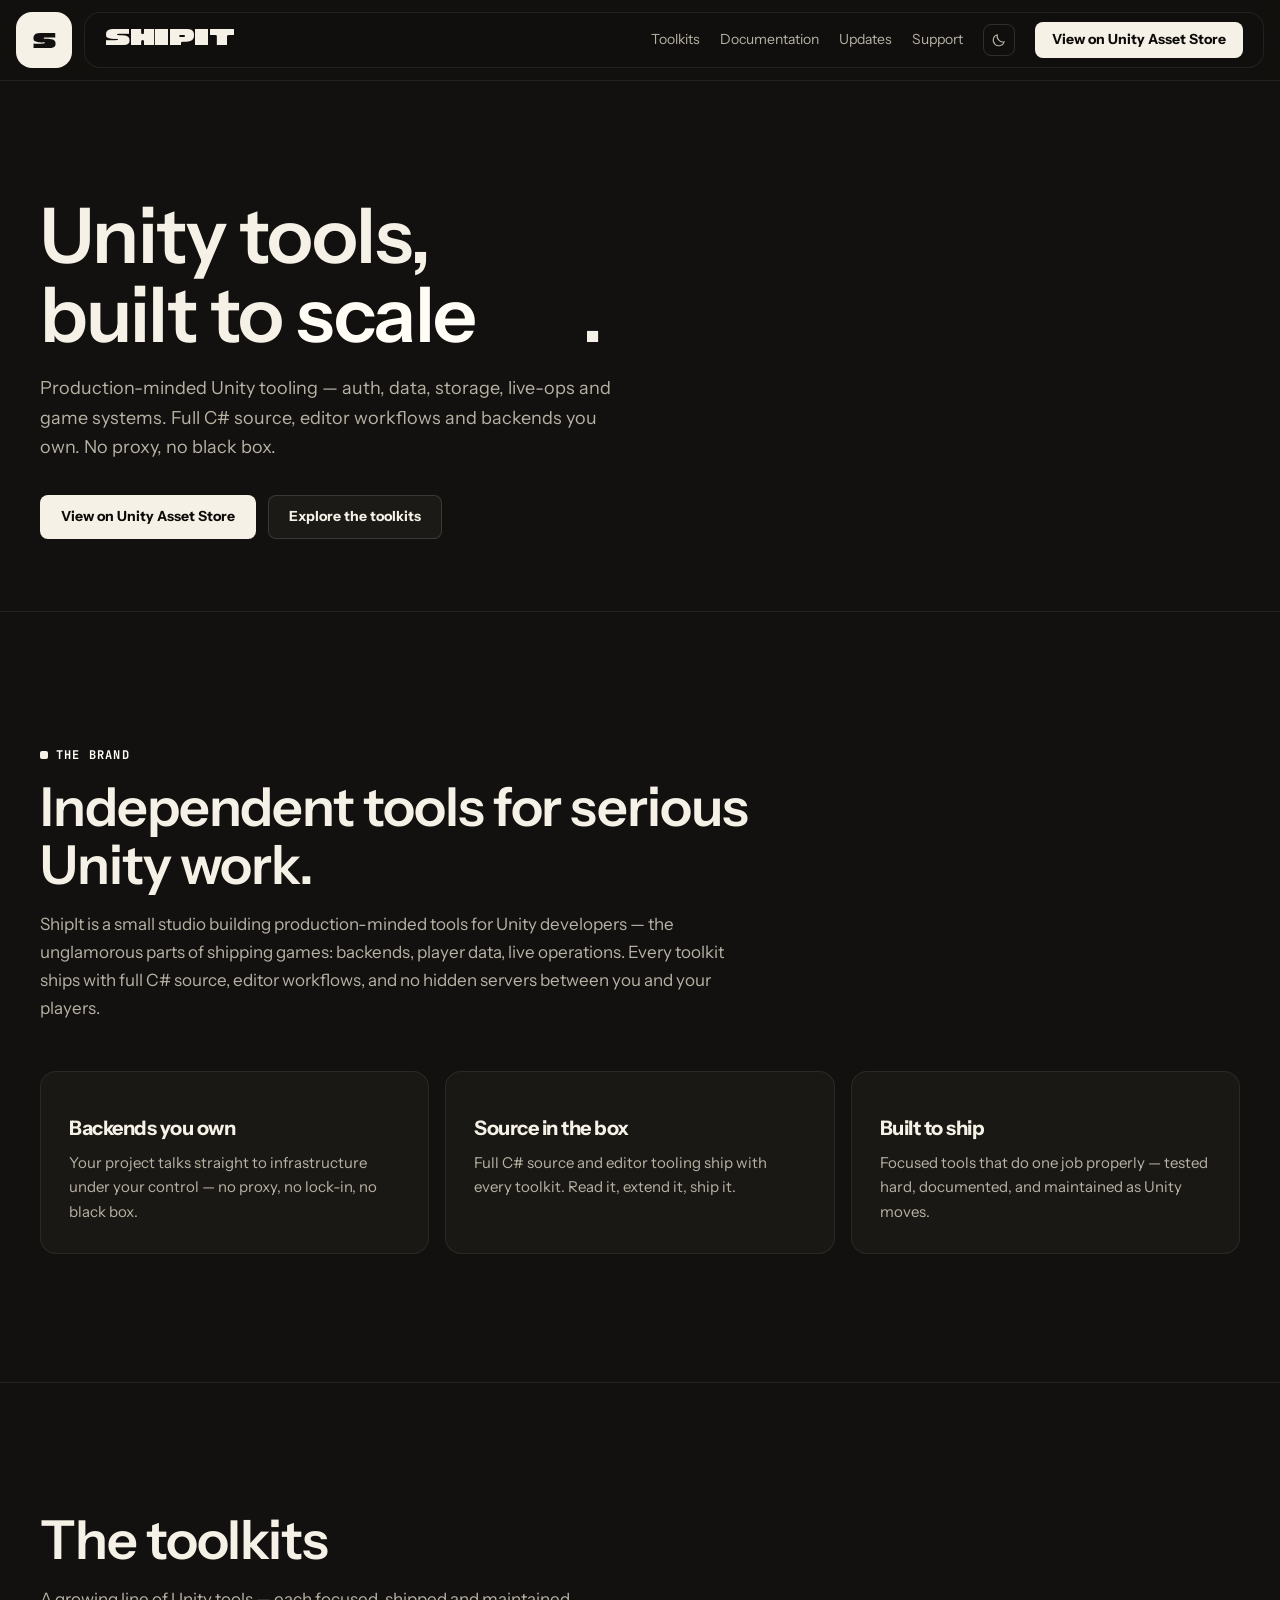
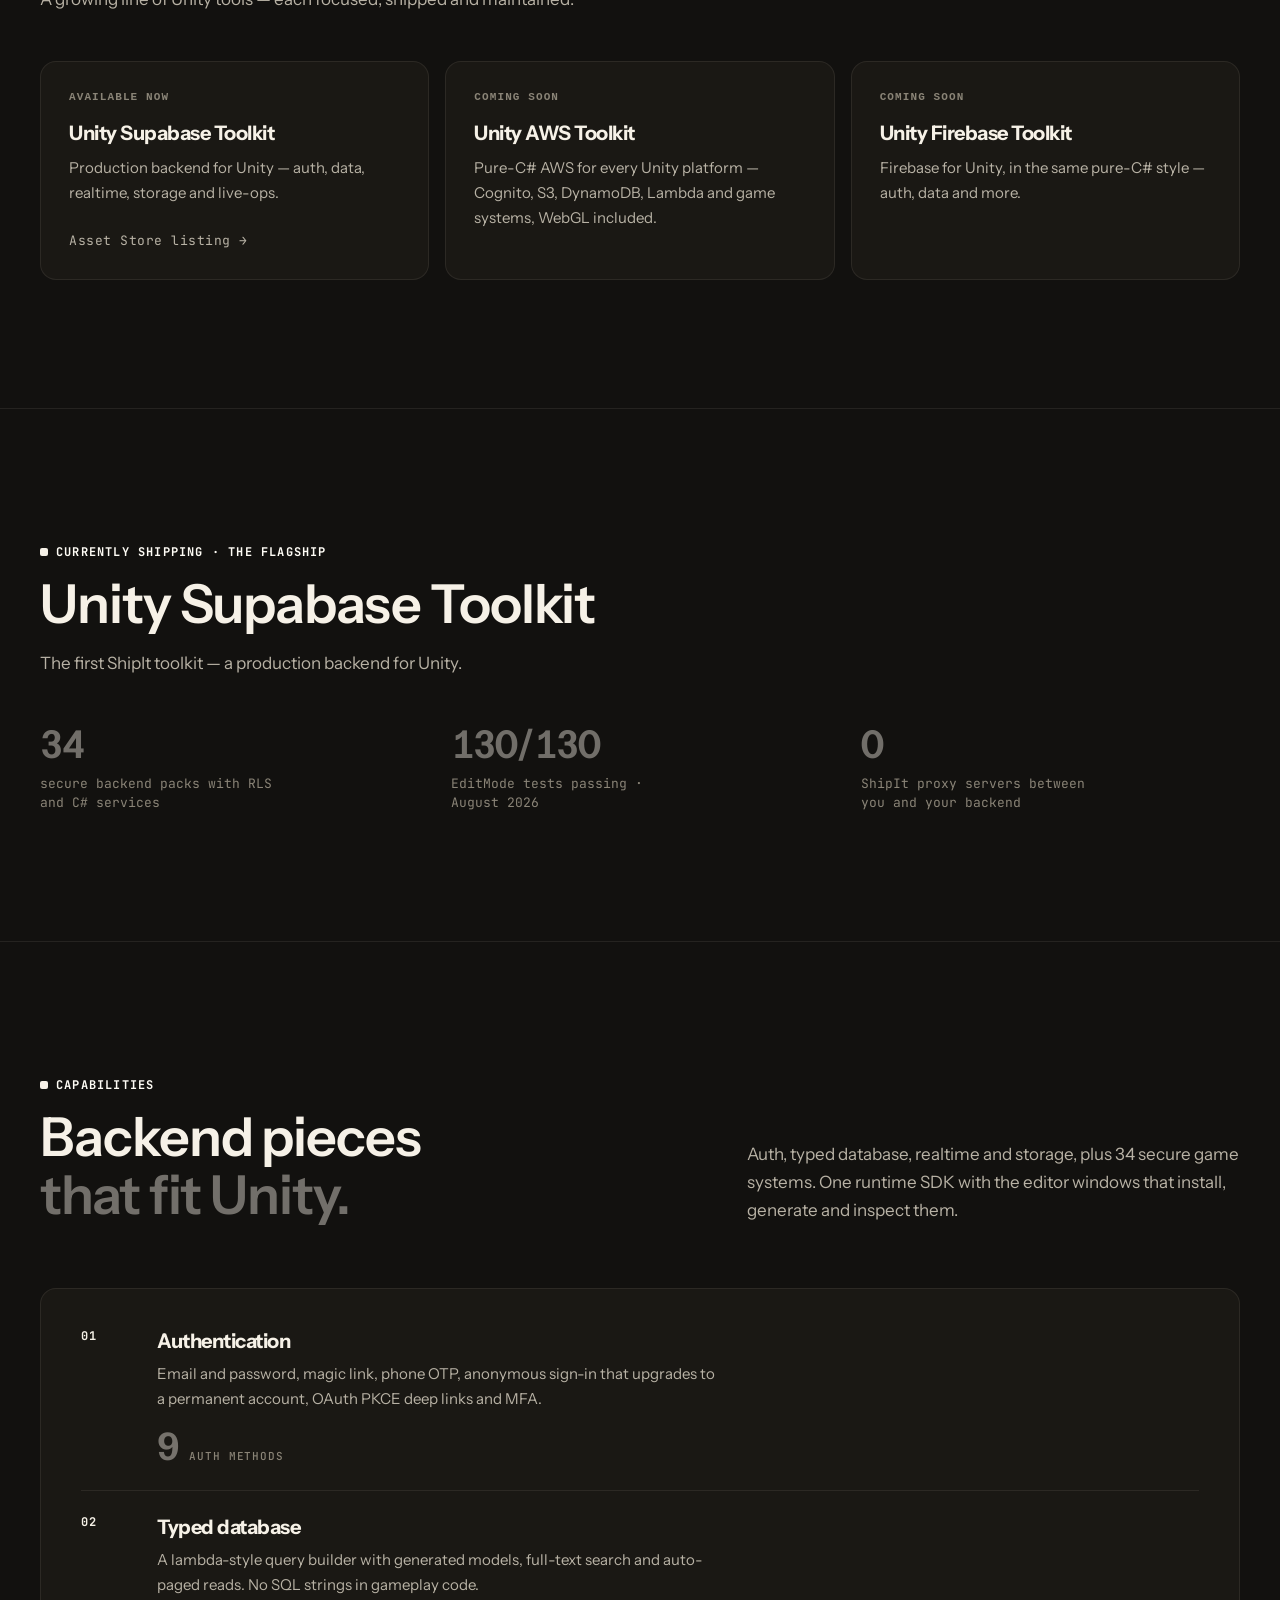
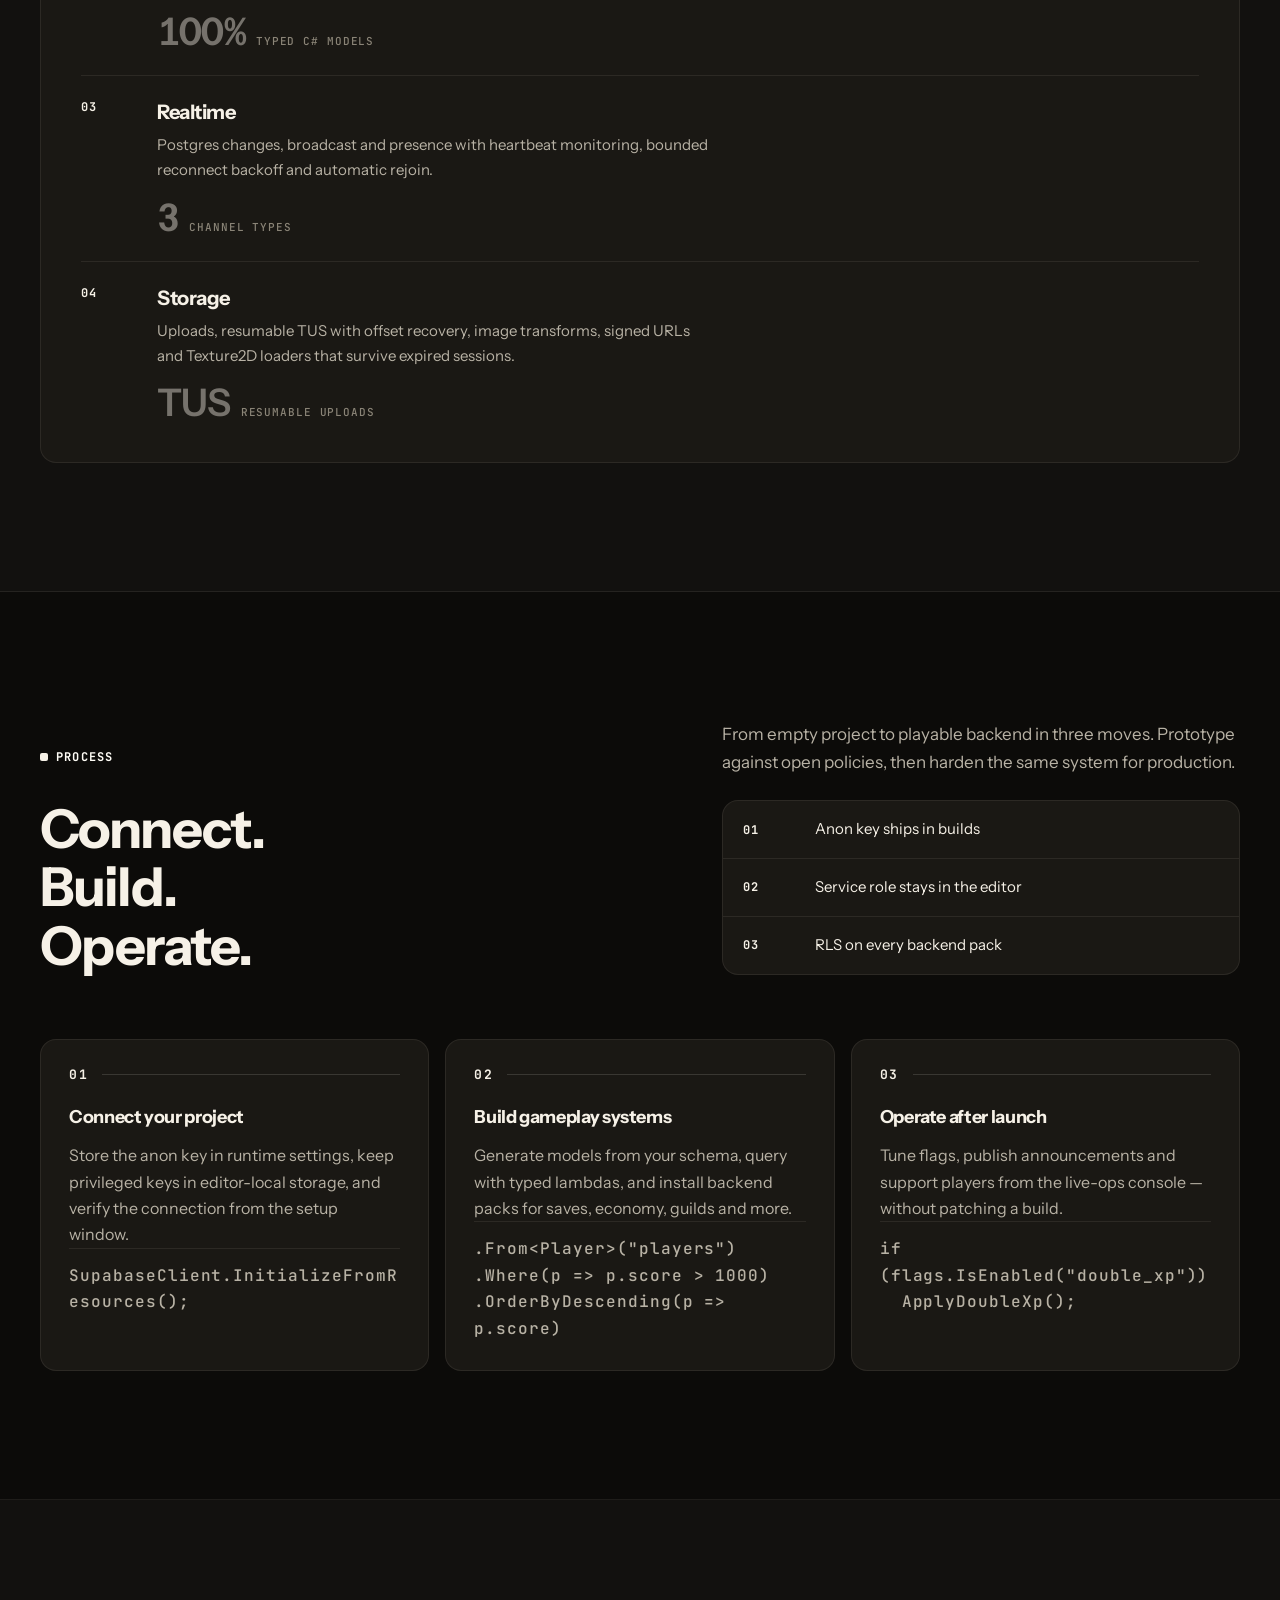
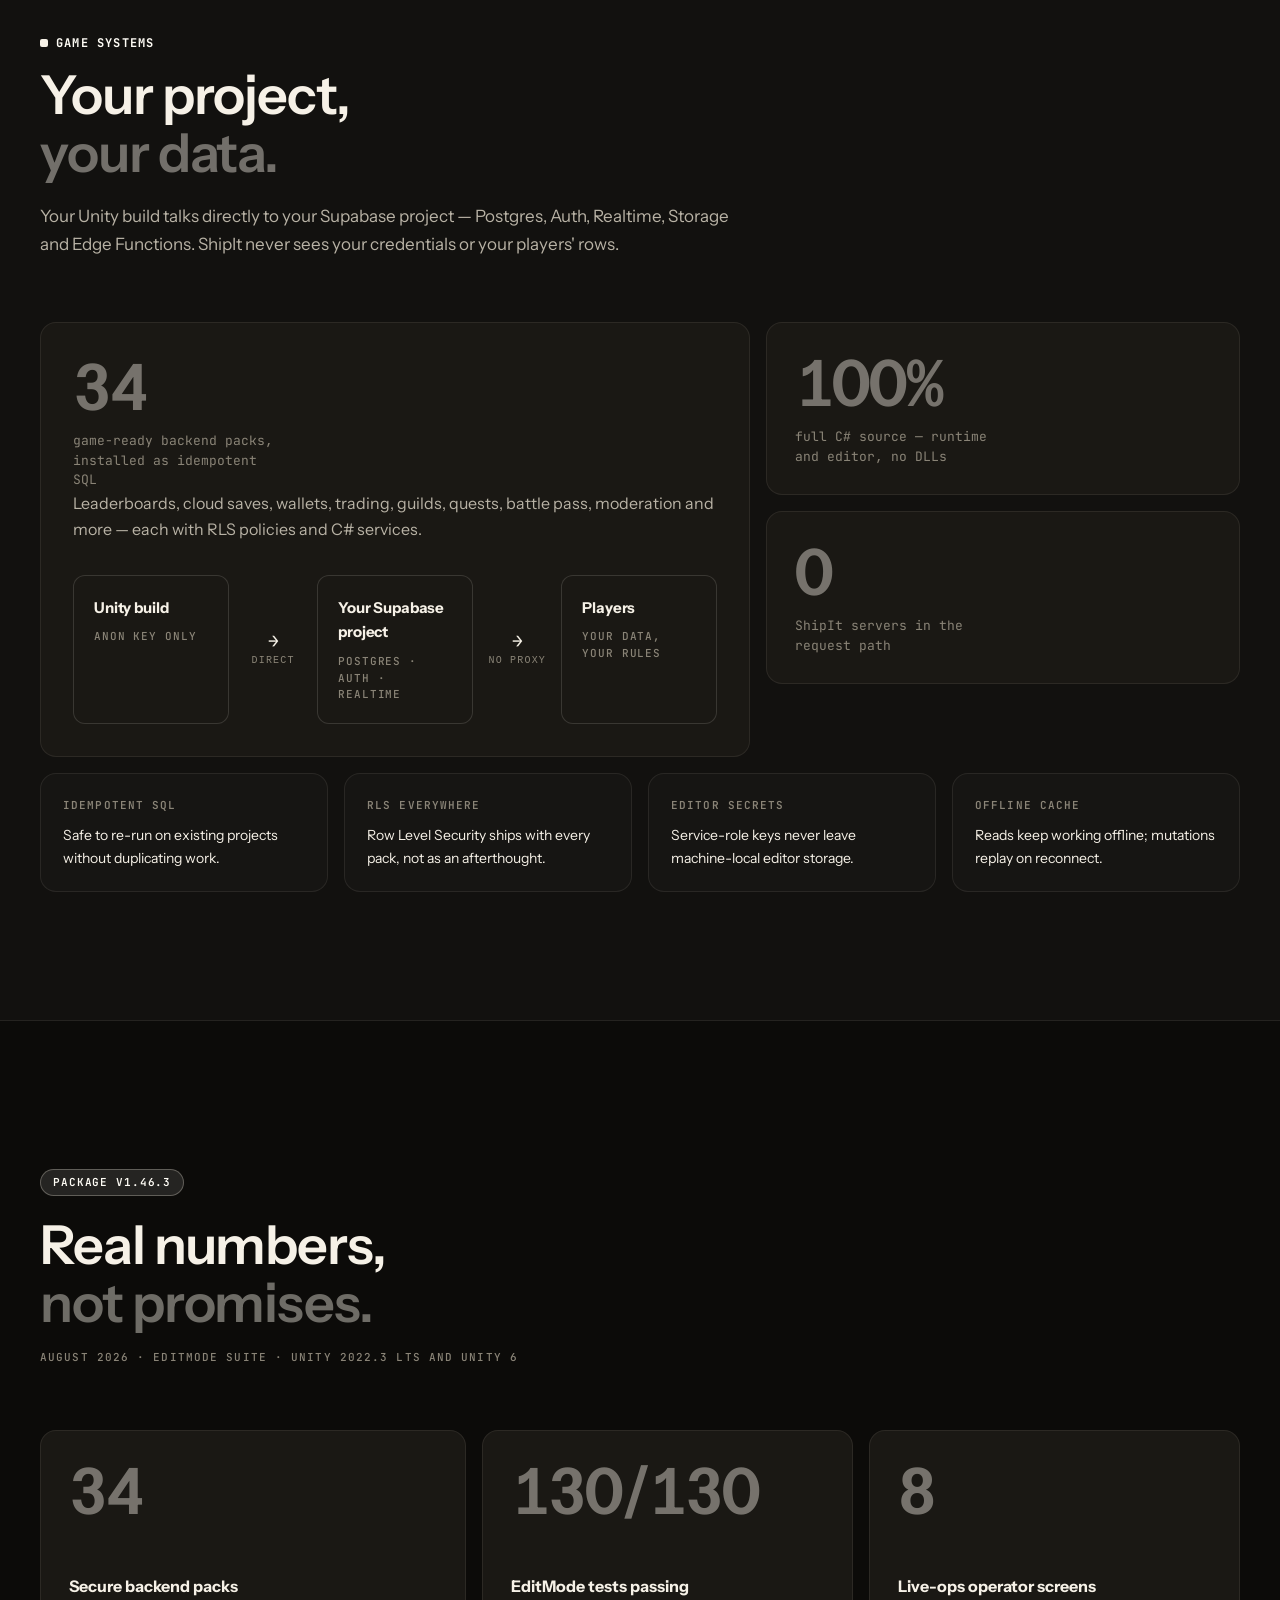
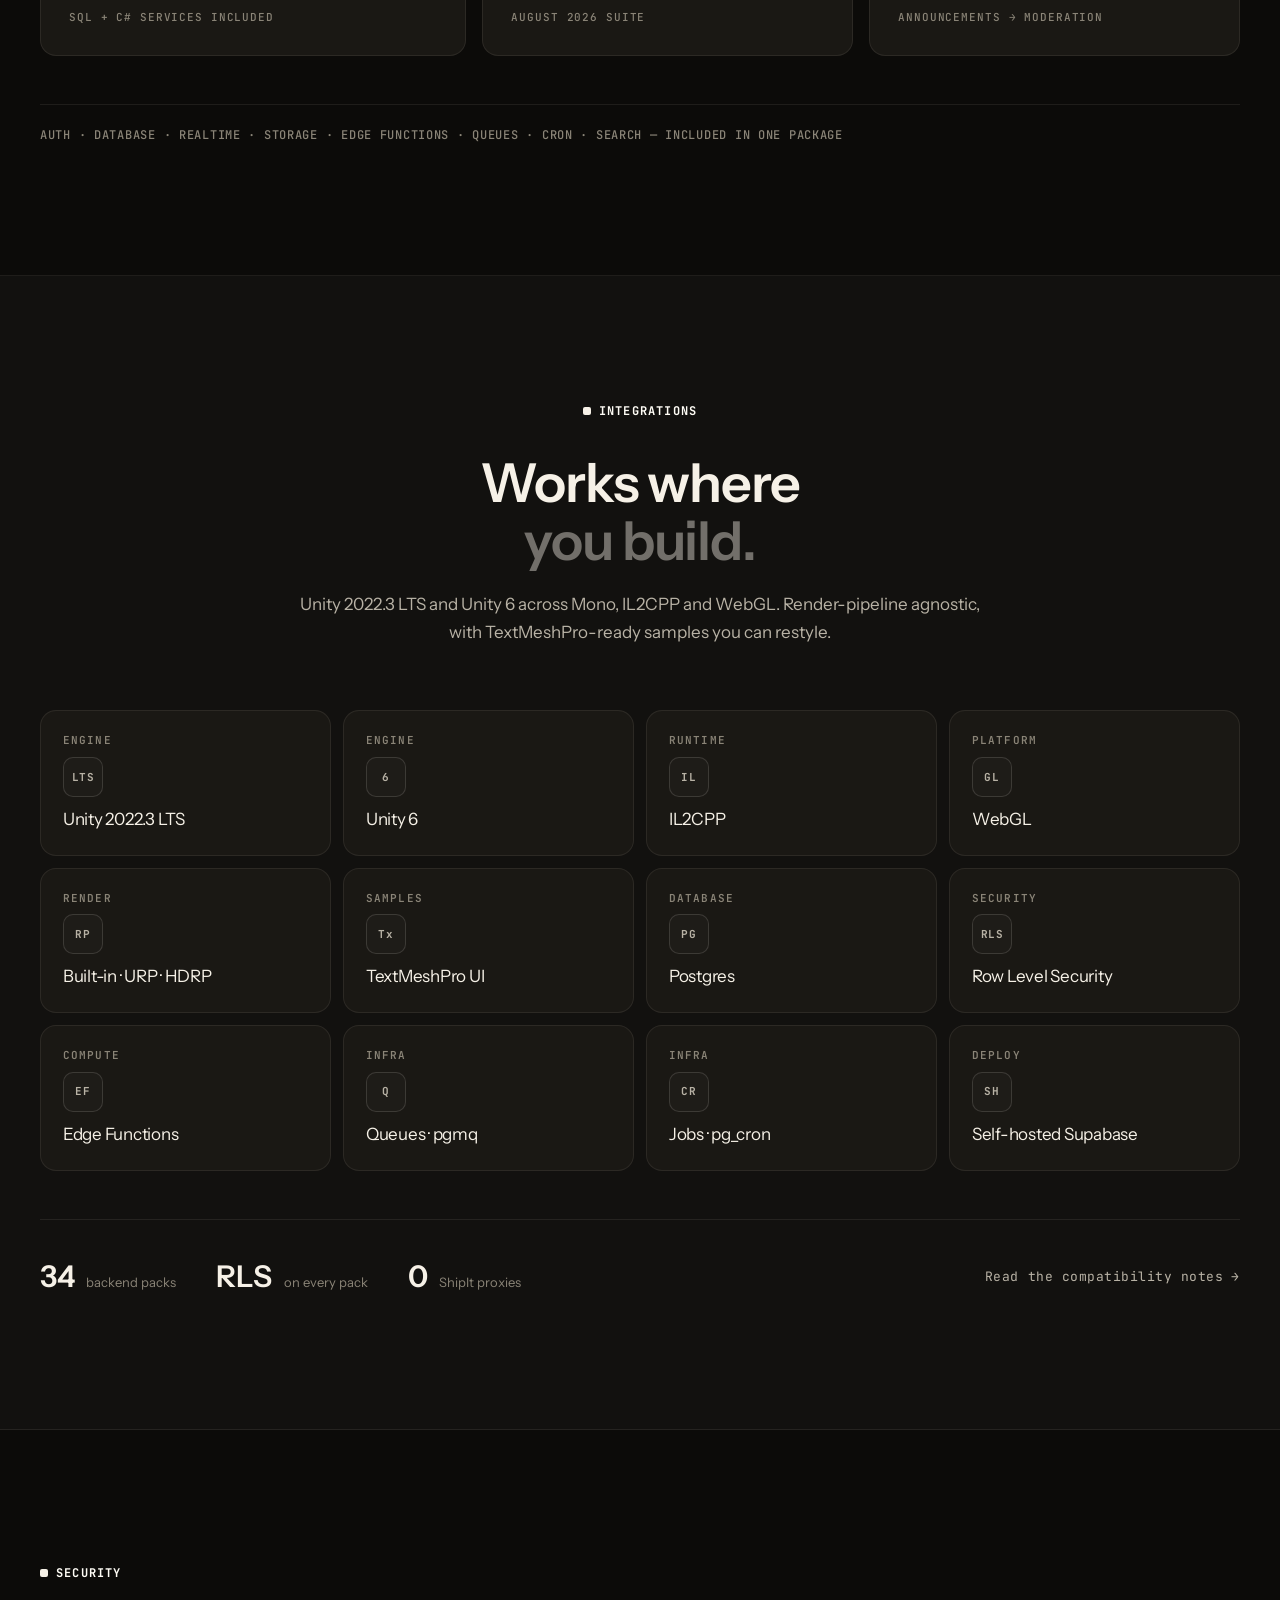
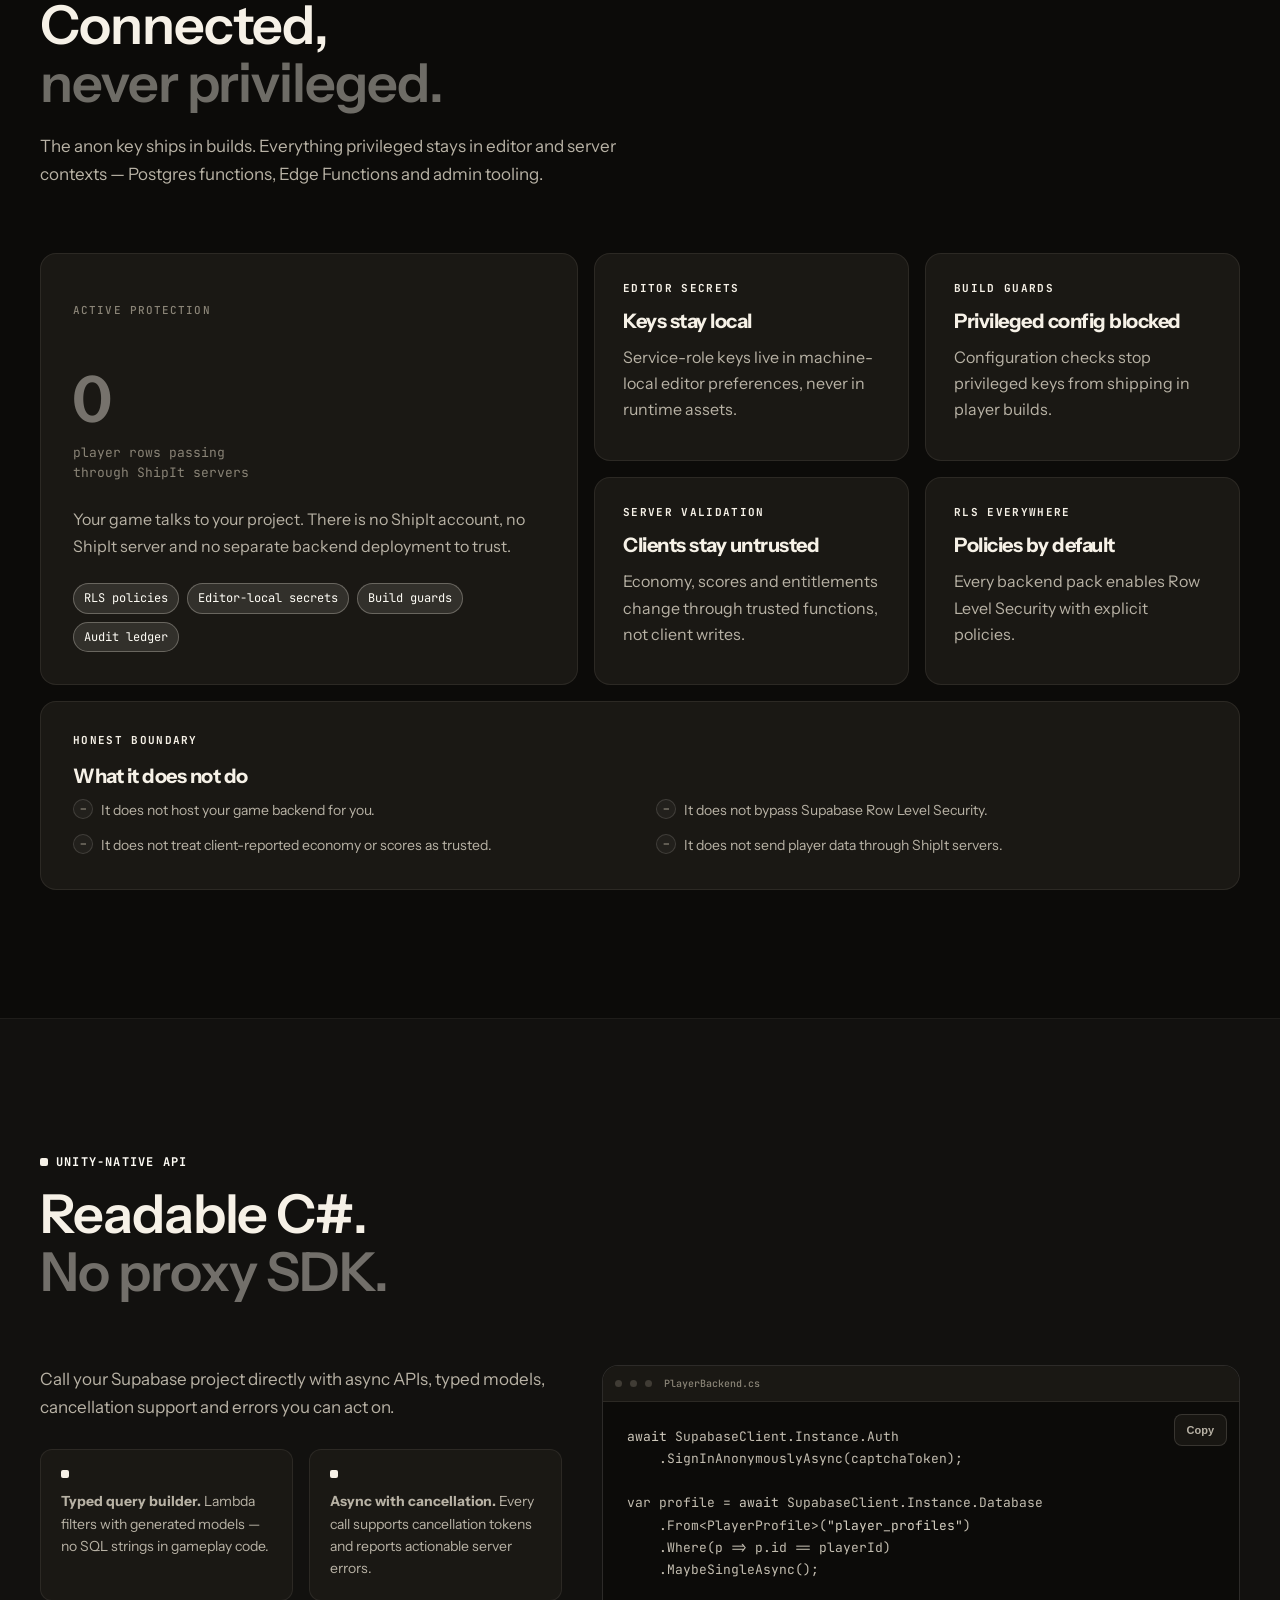
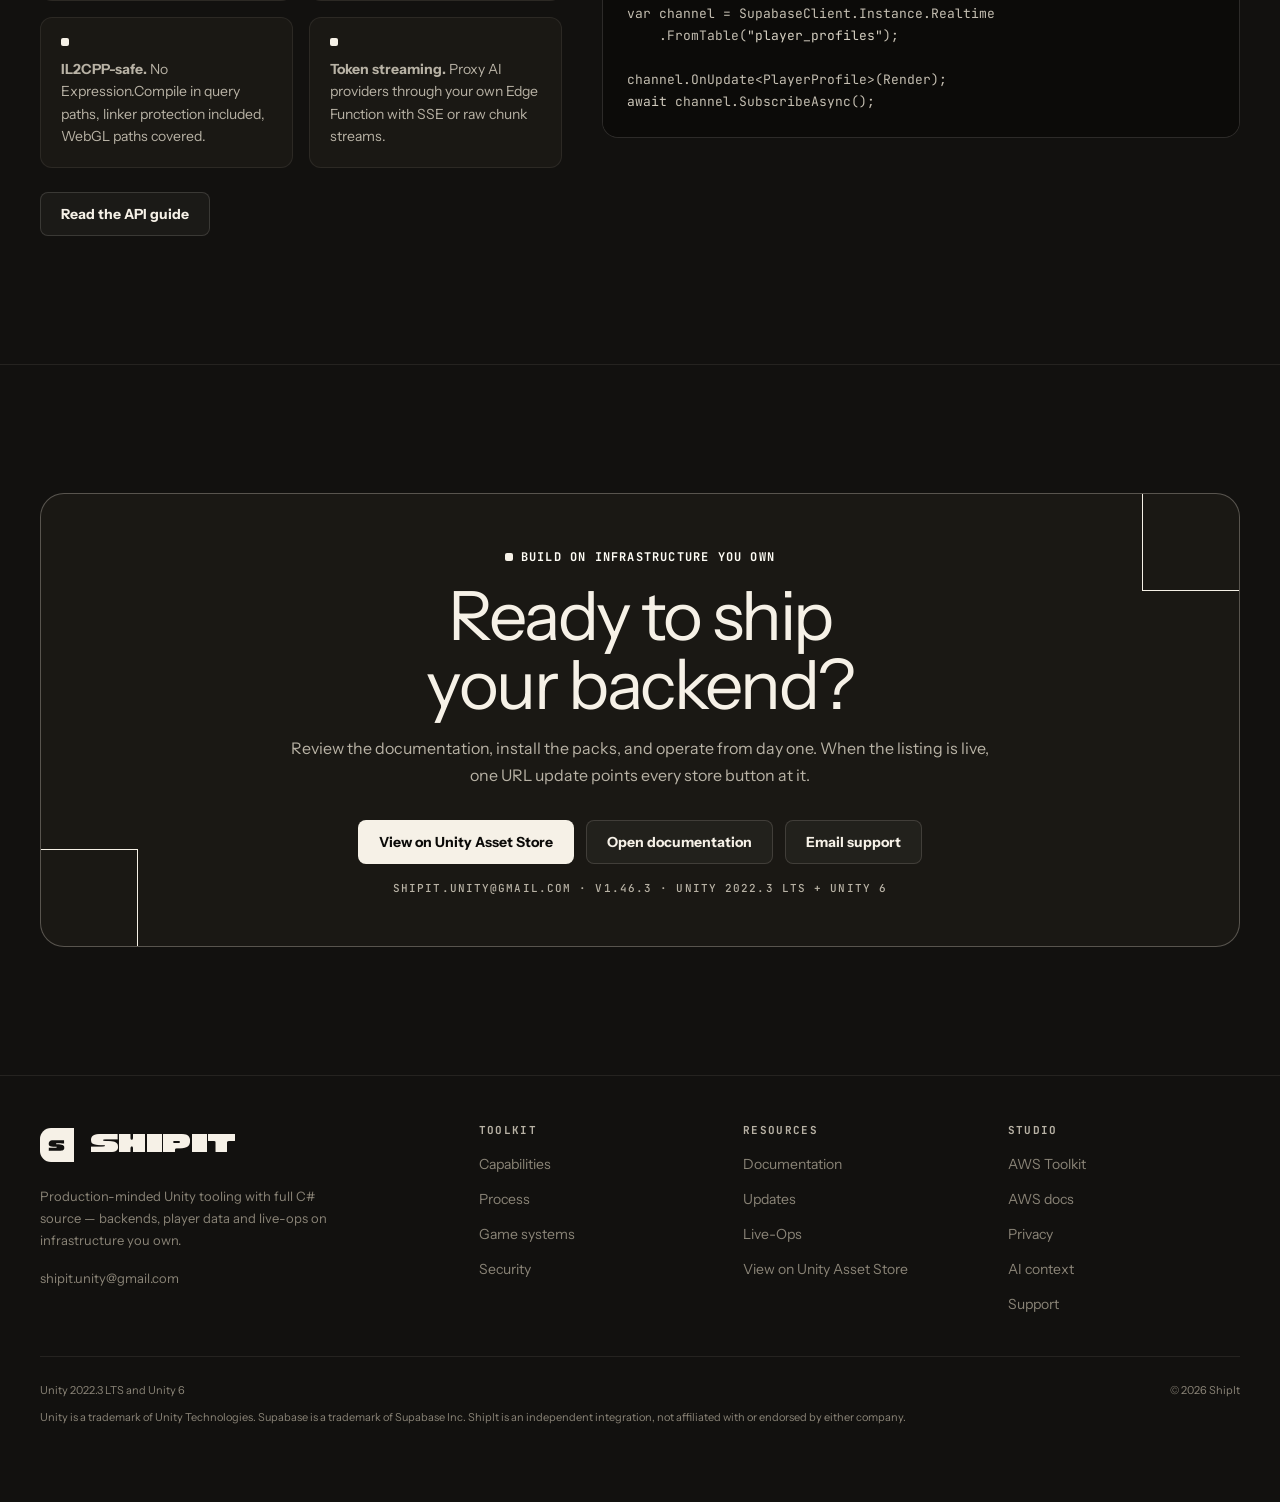
==== index.html @ 29a50c9c "fix(nav): one identical pill on every page - unified link set, dropdown everywhere, shared nav-drop " ====
<!doctype html>
<html lang="en">
<head>
  <meta charset="utf-8" />
  <meta name="viewport" content="width=device-width, initial-scale=1" />
  <title>ShipIt — Unity tools that ship</title>
  <meta name="description" content="Production-minded Unity tooling with full C# source and editor workflows — authentication, player data, realtime, storage and secure game backend systems you own." />
  <meta name="theme-color" content="#12110F" />
  <link rel="canonical" href="https://shipit-unity.github.io/" />
  <meta property="og:type" content="website" />
  <meta property="og:title" content="ShipIt — Unity tools that ship" />
  <meta property="og:description" content="Production-minded Unity tooling with full C# source and editor workflows." />
  <meta property="og:url" content="https://shipit-unity.github.io/" />
  <meta property="og:image" content="https://shipit-unity.github.io/assets/toolkit-overview.png" />
  <meta name="twitter:card" content="summary_large_image" />
  <link rel="icon" type="image/svg+xml" href="assets/brand/favicon.svg" />
  <link rel="apple-touch-icon" href="assets/brand/apple-touch-icon.png" />
  <link rel="preconnect" href="https://fonts.googleapis.com" />
  <link rel="preconnect" href="https://fonts.gstatic.com" crossorigin />
  <link href="https://fonts.googleapis.com/css2?family=Instrument+Sans:ital,wght@0,400..700;1,400..700&family=Instrument+Serif:ital@0;1&family=JetBrains+Mono:wght@400;500;700&display=swap" rel="stylesheet" />
  <script>try{if(localStorage.getItem("shipit-theme")==="light")document.documentElement.setAttribute("data-theme","light")}catch(e){}</script>
  <link rel="stylesheet" href="styles.css?v=20260939" />
  <link rel="stylesheet" href="landing.css?v=20260939" />
  <script>
    /* Flag the entrance-motion hidden state before first paint; the
       fallback timeout guarantees content if landing-motion.js fails. */
    (function () {
      try {
        var m = window.matchMedia && window.matchMedia("(prefers-reduced-motion: no-preference)");
        if (!m || !m.matches) return;
        document.documentElement.classList.add("lp-motion");
        window.setTimeout(function () {
          document.documentElement.classList.remove("lp-motion", "lp-go", "lp-motion-words");
        }, 2600);
      } catch (e) { /* page stays visible */ }
    })();
  </script>
  <script src="site-config.js" defer></script>
  <script src="site.js" defer></script>
  <script src="assets/landing-motion.js" defer></script>
</head>
<body class="lp ctx-product">
  <a class="skip-link" href="#main-content">Skip to main content</a>

  <!-- 01 · Navigation -->
  <nav class="site-nav" aria-label="Primary navigation">
    <a class="nav-mark" href="#top" aria-label="ShipIt home"></a>
    <div class="shell nav-inner">
      <a class="brand" href="#top" aria-label="ShipIt home">
        <span>SHIPIT</span>
      </a>
      <div class="nav-links">
        <div class="nav-drop">
          <a href="#toolkits">Toolkits</a>
          <div class="nav-drop-panel">
            <div class="nav-drop-row">
              <span class="nav-drop-name">Unity Supabase Toolkit</span>
              <span class="nav-drop-acts">
                <a class="nav-drop-act nav-drop-store" data-store-link href="store.html" aria-label="Unity Supabase Toolkit on the Unity Asset Store">Unity Asset Store</a>
                <a class="nav-drop-act" href="documentation.html" aria-label="Supabase Toolkit documentation"><svg viewBox="0 0 16 16" width="14" height="14" aria-hidden="true" focusable="false"><path d="M4.2 2.2h4.9l3 3v8.6H4.2Z" fill="none" stroke="currentColor" stroke-width="1.3" stroke-linejoin="round"/><path d="M9.1 2.2v3h3M6.3 8.4h3.6M6.3 10.8h3.6" fill="none" stroke="currentColor" stroke-width="1.3" stroke-linecap="round"/></svg></a>
              </span>
            </div>
            <div class="nav-drop-row">
              <span class="nav-drop-name">Unity AWS Toolkit</span>
              <span class="nav-drop-acts">
                <a class="nav-drop-act" href="aws-documentation.html" aria-label="AWS Toolkit documentation"><svg viewBox="0 0 16 16" width="14" height="14" aria-hidden="true" focusable="false"><path d="M4.2 2.2h4.9l3 3v8.6H4.2Z" fill="none" stroke="currentColor" stroke-width="1.3" stroke-linejoin="round"/><path d="M9.1 2.2v3h3M6.3 8.4h3.6M6.3 10.8h3.6" fill="none" stroke="currentColor" stroke-width="1.3" stroke-linecap="round"/></svg></a>
              </span>
            </div>
            <div class="nav-drop-row">
              <span class="nav-drop-name">Unity Firebase Toolkit</span>
              <span class="nav-drop-soon">Soon</span>
            </div>
          </div>
        </div>
        <a href="documentation.html">Documentation</a>
        <a href="updates.html">Updates</a>
        <a data-support-link href="mailto:shipit.unity@gmail.com">Support</a>
        <button class="theme-toggle" type="button" data-theme-toggle aria-label="Switch to light mode" aria-pressed="false"><svg class="icon-moon" viewBox="0 0 24 24" width="16" height="16" aria-hidden="true" focusable="false"><path d="M20 14.5A8.5 8.5 0 0 1 9.5 4a8.5 8.5 0 1 0 10.5 10.5Z" fill="none" stroke="currentColor" stroke-width="1.6" stroke-linejoin="round"/></svg><svg class="icon-sun" viewBox="0 0 24 24" width="16" height="16" aria-hidden="true" focusable="false"><circle cx="12" cy="12" r="4" fill="none" stroke="currentColor" stroke-width="1.6"/><path d="M12 3v2M12 19v2M3 12h2M19 12h2M5.6 5.6 7 7M17 17l1.4 1.4M18.4 5.6 17 7M7 17l-1.4 1.4" fill="none" stroke="currentColor" stroke-width="1.6" stroke-linecap="round"/></svg></button>
        <a class="button small" data-store-link href="store.html"><span data-store-label>Asset Store listing</span></a>
      </div><details class="mobile-nav">
        <summary>Menu</summary>
        <div class="mobile-nav-panel">
          <a class="lp-mobile-link" href="#toolkits">Toolkits</a>
          <a class="lp-mobile-link" href="#features">Capabilities</a>
          <a class="lp-mobile-link" href="#how-it-works">Process</a>
          <a class="lp-mobile-link" href="#infra">Infra</a>
          <a class="lp-mobile-link" href="#integrations">Integrations</a>
          <a class="lp-mobile-link" href="#security">Security</a>
          <a href="documentation.html">Documentation</a>
          <a href="updates.html">Updates</a>
          <a data-support-link href="mailto:shipit.unity@gmail.com">Email support</a>
          <a href="live-ops.html">Live-Ops</a>
          <a href="aws-toolkit.html">AWS Toolkit</a>
          <a href="aws-documentation.html">AWS docs</a>
          <a href="privacy.html">Privacy</a>
          <button class="theme-toggle" type="button" data-theme-toggle aria-label="Switch to light mode" aria-pressed="false"><svg class="icon-moon" viewBox="0 0 24 24" width="16" height="16" aria-hidden="true" focusable="false"><path d="M20 14.5A8.5 8.5 0 0 1 9.5 4a8.5 8.5 0 1 0 10.5 10.5Z" fill="none" stroke="currentColor" stroke-width="1.6" stroke-linejoin="round"/></svg><svg class="icon-sun" viewBox="0 0 24 24" width="16" height="16" aria-hidden="true" focusable="false"><circle cx="12" cy="12" r="4" fill="none" stroke="currentColor" stroke-width="1.6"/><path d="M12 3v2M12 19v2M3 12h2M19 12h2M5.6 5.6 7 7M17 17l1.4 1.4M18.4 5.6 17 7M7 17l-1.4 1.4" fill="none" stroke="currentColor" stroke-width="1.6" stroke-linecap="round"/></svg></button>
          <a class="button" data-store-link href="store.html"><span data-store-label>Asset Store listing</span></a>
        </div></details>
    </div>
  </nav>

  <!-- 02 · Hero -->
  <header class="lp-hero" id="top">
    <div class="lp-hero-inner">
      <div class="shell">
        <h1>Unity tools,<br />built to <span class="lp-rotate-word" data-rotate data-words="ship,scale,last">ship</span>.</h1>
        <p class="lp-hero-lede">Production-minded Unity tooling — auth, data, storage, live-ops and game systems. Full C# source, editor workflows and backends you own. No proxy, no black box.</p>
        <div class="hero-actions">
          <a class="button" data-store-link href="store.html"><span data-store-label>Asset Store listing</span></a>
          <a class="button secondary" href="#toolkits">Explore the toolkits</a>
        </div>
      </div>
    </div>
  </header>

  <main class="lp-main" id="main-content">
    <!-- Brand -->
    <section class="section lp-brand" id="brand" aria-labelledby="brand-title">
      <div class="shell">
        <div class="lp-head">
          <span class="section-label">The brand</span>
          <h2 class="section-heading" id="brand-title">Independent tools for serious Unity work.</h2>
          <p class="section-lead">ShipIt is a small studio building production-minded tools for Unity developers — the unglamorous parts of shipping games: backends, player data, live operations. Every toolkit ships with full C# source, editor workflows, and no hidden servers between you and your players.</p>
        </div>
        <div class="lp-toolkit-grid">
          <article class="lp-toolkit-card">
            <h3>Backends you own</h3>
            <p>Your project talks straight to infrastructure under your control — no proxy, no lock-in, no black box.</p>
          </article>
          <article class="lp-toolkit-card">
            <h3>Source in the box</h3>
            <p>Full C# source and editor tooling ship with every toolkit. Read it, extend it, ship it.</p>
          </article>
          <article class="lp-toolkit-card">
            <h3>Built to ship</h3>
            <p>Focused tools that do one job properly — tested hard, documented, and maintained as Unity moves.</p>
          </article>
        </div>
      </div>
    </section>

    <!-- Toolkits lineup -->
    <section class="section lp-toolkits" id="toolkits" aria-labelledby="toolkits-title">
      <div class="shell">
        <div class="lp-head">
          <h2 class="section-heading" id="toolkits-title">The toolkits</h2>
          <p class="section-lead">A growing line of Unity tools — each focused, shipped and maintained.</p>
        </div>
        <div class="lp-toolkit-grid">
          <article class="lp-toolkit-card">
            <span class="lp-toolkit-tag">Available now</span>
            <h3>Unity Supabase Toolkit</h3>
            <p>Production backend for Unity — auth, data, realtime, storage and live-ops.</p>
            <a class="lp-text-link" href="store.html">Asset Store listing <span class="lp-arrow" aria-hidden="true">→</span></a>
          </article>
          <article class="lp-toolkit-card">
            <span class="lp-toolkit-tag">Coming soon</span>
            <h3>Unity AWS Toolkit</h3>
            <p>Pure-C# AWS for every Unity platform — Cognito, S3, DynamoDB, Lambda and game systems, WebGL included.</p>
          </article>
          <article class="lp-toolkit-card">
            <span class="lp-toolkit-tag">Coming soon</span>
            <h3>Unity Firebase Toolkit</h3>
            <p>Firebase for Unity, in the same pure-C# style — auth, data and more.</p>
          </article>
        </div>
      </div>
    </section>

    <!-- Flagship -->
    <section class="section lp-flagship" id="flagship" aria-labelledby="flagship-title">
      <div class="shell">
        <div class="lp-head">
          <span class="section-label">Currently shipping · The flagship</span>
          <h2 class="section-heading" id="flagship-title">Unity Supabase Toolkit</h2>
          <p class="section-lead">The first ShipIt toolkit — a production backend for Unity.</p>
        </div>
        <div class="lp-metrics lp-metrics--flagship" aria-label="Toolkit facts">
          <div class="lp-metric-grid">
            <div>
              <span class="lp-metric-value"><span data-count-to="34">34</span></span>
              <span class="lp-metric-label">secure backend packs with RLS and C# services</span>
            </div>
            <div>
              <span class="lp-metric-value"><span data-count-to="130">130</span>/130</span>
              <span class="lp-metric-label">EditMode tests passing · August 2026</span>
            </div>
            <div>
              <span class="lp-metric-value">0</span>
              <span class="lp-metric-label">ShipIt proxy servers between you and your backend</span>
            </div>
          </div>
        </div>
      </div>
    </section>

    <!-- 03 · Features -->
    <section class="section" id="features" aria-labelledby="features-title">
      <div class="shell">
        <div class="lp-head lp-head--split">
          <div>
            <span class="section-label">Capabilities</span>
            <h2 class="section-heading" id="features-title">Backend pieces<br /><span class="lp-fade-2">that fit Unity.</span></h2>
          </div>
          <p class="section-lead">Auth, typed database, realtime and storage, plus 34 secure game systems. One runtime SDK with the editor windows that install, generate and inspect them.</p>
        </div>
        <div class="lp-feature-card">
          <div class="lp-feature-list">
            <div class="lp-feature-block">
              <span class="lp-num">01</span>
              <div>
                <h3>Authentication</h3>
                <p>Email and password, magic link, phone OTP, anonymous sign-in that upgrades to a permanent account, OAuth PKCE deep links and MFA.</p>
                <div class="lp-feature-stat"><span class="lp-feature-value">9</span><span class="lp-feature-label">auth methods</span></div>
              </div>
            </div>
            <div class="lp-feature-block">
              <span class="lp-num">02</span>
              <div>
                <h3>Typed database</h3>
                <p>A lambda-style query builder with generated models, full-text search and auto-paged reads. No SQL strings in gameplay code.</p>
                <div class="lp-feature-stat"><span class="lp-feature-value">100%</span><span class="lp-feature-label">typed C# models</span></div>
              </div>
            </div>
            <div class="lp-feature-block">
              <span class="lp-num">03</span>
              <div>
                <h3>Realtime</h3>
                <p>Postgres changes, broadcast and presence with heartbeat monitoring, bounded reconnect backoff and automatic rejoin.</p>
                <div class="lp-feature-stat"><span class="lp-feature-value">3</span><span class="lp-feature-label">channel types</span></div>
              </div>
            </div>
            <div class="lp-feature-block">
              <span class="lp-num">04</span>
              <div>
                <h3>Storage</h3>
                <p>Uploads, resumable TUS with offset recovery, image transforms, signed URLs and Texture2D loaders that survive expired sessions.</p>
                <div class="lp-feature-stat"><span class="lp-feature-value">TUS</span><span class="lp-feature-label">resumable uploads</span></div>
              </div>
            </div>
          </div>
        </div>
      </div>
    </section>

    <!-- 04 · How it works -->
    <section class="section lp-deep" id="how-it-works" aria-labelledby="how-title">
      <div class="shell">
        <div class="lp-process-head">
          <div>
            <span class="section-label">Process</span>
            <h2 class="lp-steps-heading" id="how-title"><span>Connect.</span><span class="lp-fade-2">Build.</span><span class="lp-fade-3">Operate.</span></h2>
          </div>
          <div class="lp-process-aside">
            <p class="section-lead">From empty project to playable backend in three moves. Prototype against open policies, then harden the same system for production.</p>
            <div class="lp-rail" aria-label="Standing rules">
              <div class="lp-rail-row"><span>01</span>Anon key ships in builds</div>
              <div class="lp-rail-row"><span>02</span>Service role stays in the editor</div>
              <div class="lp-rail-row"><span>03</span>RLS on every backend pack</div>
            </div>
          </div>
        </div>
        <div class="lp-steps">
          <article class="lp-step">
            <div class="lp-step-top"><span class="lp-step-num">01</span><span class="lp-step-line" aria-hidden="true"></span></div>
            <h3>Connect your project</h3>
            <p>Store the anon key in runtime settings, keep privileged keys in editor-local storage, and verify the connection from the setup window.</p>
            <p class="lp-step-code">SupabaseClient.InitializeFromResources();</p>
          </article>
          <article class="lp-step">
            <div class="lp-step-top"><span class="lp-step-num">02</span><span class="lp-step-line" aria-hidden="true"></span></div>
            <h3>Build gameplay systems</h3>
            <p>Generate models from your schema, query with typed lambdas, and install backend packs for saves, economy, guilds and more.</p>
            <p class="lp-step-code">.From&lt;Player&gt;("players")<br />.Where(p =&gt; p.score &gt; 1000)<br />.OrderByDescending(p =&gt; p.score)</p>
          </article>
          <article class="lp-step">
            <div class="lp-step-top"><span class="lp-step-num">03</span><span class="lp-step-line" aria-hidden="true"></span></div>
            <h3>Operate after launch</h3>
            <p>Tune flags, publish announcements and support players from the live-ops console — without patching a build.</p>
            <p class="lp-step-code">if (flags.IsEnabled("double_xp"))<br />&nbsp;&nbsp;ApplyDoubleXp();</p>
          </article>
        </div>
      </div>
    </section>

    <!-- 05 · Infrastructure / game systems -->
    <section class="section" id="infra" aria-labelledby="infra-title">
      <div class="shell">
        <div class="lp-infra-head">
          <div>
            <span class="section-label">Game systems</span>
            <h2 class="section-heading" id="infra-title">Your project,<br /><span class="lp-fade-2">your data.</span></h2>
            <p class="section-lead">Your Unity build talks directly to your Supabase project — Postgres, Auth, Realtime, Storage and Edge Functions. ShipIt never sees your credentials or your players' rows.</p>
          </div>
        </div>
        <div class="lp-infra-grid">
          <div class="lp-infra-large">
            <div>
              <span class="lp-stat-value"><span data-count-to="34">34</span></span>
              <span class="lp-stat-label">game-ready backend packs, installed as idempotent SQL</span>
              <p class="lp-infra-line">Leaderboards, cloud saves, wallets, trading, guilds, quests, battle pass, moderation and more — each with RLS policies and C# services.</p>
            </div>
            <div class="lp-flow" aria-label="Direct connection: Unity build to your Supabase project to players">
              <div class="lp-flow-node"><b>Unity build</b><span>anon key only</span></div>
              <div class="lp-flow-arrow" aria-hidden="true"><span>→</span><small>direct</small></div>
              <div class="lp-flow-node"><b>Your Supabase project</b><span>postgres · auth · realtime</span></div>
              <div class="lp-flow-arrow" aria-hidden="true"><span>→</span><small>no proxy</small></div>
              <div class="lp-flow-node"><b>Players</b><span>your data, your rules</span></div>
            </div>
          </div>
          <div class="lp-infra-stack">
            <div class="lp-stat-card">
              <span class="lp-stat-value">100%</span>
              <span class="lp-stat-label">full C# source — runtime and editor, no DLLs</span>
            </div>
            <div class="lp-stat-card">
              <span class="lp-stat-value">0</span>
              <span class="lp-stat-label">ShipIt servers in the request path</span>
            </div>
          </div>
        </div>
        <div class="lp-fact-grid">
          <div class="lp-fact"><span>Idempotent SQL</span><p>Safe to re-run on existing projects without duplicating work.</p></div>
          <div class="lp-fact"><span>RLS everywhere</span><p>Row Level Security ships with every pack, not as an afterthought.</p></div>
          <div class="lp-fact"><span>Editor secrets</span><p>Service-role keys never leave machine-local editor storage.</p></div>
          <div class="lp-fact"><span>Offline cache</span><p>Reads keep working offline; mutations replay on reconnect.</p></div>
        </div>
      </div>
    </section>

    <!-- 06 · Metrics -->
    <section class="section lp-deep" id="metrics" aria-labelledby="metrics-title">
      <div class="shell">
        <div class="lp-head">
          <span class="lp-metrics-chip">Package v1.46.3</span>
          <h2 class="section-heading" id="metrics-title" style="margin-top:20px">Real numbers,<br /><span class="lp-fade-2">not promises.</span></h2>
          <span class="lp-note">August 2026 · EditMode suite · Unity 2022.3 LTS and Unity 6</span>
        </div>
        <div class="lp-metrics lp-metrics--section">
          <div class="lp-metrics-grid">
            <article class="lp-stat-card">
              <span class="lp-stat-value"><span data-count-to="34">34</span></span>
              <span class="lp-metric-spark" aria-hidden="true"></span>
              <p class="lp-infra-line" style="margin-top:20px"><strong style="color:var(--text)">Secure backend packs</strong></p>
              <span class="lp-metric-sublabel">SQL + C# services included</span>
            </article>
            <article class="lp-stat-card">
              <span class="lp-stat-value"><span data-count-to="130">130</span>/130</span>
              <span class="lp-metric-spark" aria-hidden="true"></span>
              <p class="lp-infra-line" style="margin-top:20px"><strong style="color:var(--text)">EditMode tests passing</strong></p>
              <span class="lp-metric-sublabel">August 2026 suite</span>
            </article>
            <article class="lp-stat-card">
              <span class="lp-stat-value"><span data-count-to="8">8</span></span>
              <span class="lp-metric-spark" aria-hidden="true"></span>
              <p class="lp-infra-line" style="margin-top:20px"><strong style="color:var(--text)">Live-ops operator screens</strong></p>
              <span class="lp-metric-sublabel">announcements → moderation</span>
            </article>
          </div>
        </div>
        <p class="lp-ticker">Auth · Database · Realtime · Storage · Edge Functions · Queues · Cron · Search — included in one package</p>
      </div>
    </section>

    <!-- 07 · Integrations -->
    <section class="section" id="integrations" aria-labelledby="integrations-title">
      <div class="shell">
        <div class="lp-center-head">
          <span class="section-label">Integrations</span>
          <h2 class="section-heading" id="integrations-title">Works where<br /><span class="lp-fade-2">you build.</span></h2>
          <p class="section-lead">Unity 2022.3 LTS and Unity 6 across Mono, IL2CPP and WebGL. Render-pipeline agnostic, with TextMeshPro-ready samples you can restyle.</p>
        </div>
        <div class="lp-tiles">
          <div class="lp-tile"><span class="lp-tile-cat">Engine</span><span class="lp-tile-glyph" aria-hidden="true">LTS</span><span class="lp-tile-name">Unity 2022.3 LTS</span></div>
          <div class="lp-tile"><span class="lp-tile-cat">Engine</span><span class="lp-tile-glyph" aria-hidden="true">6</span><span class="lp-tile-name">Unity 6</span></div>
          <div class="lp-tile"><span class="lp-tile-cat">Runtime</span><span class="lp-tile-glyph" aria-hidden="true">IL</span><span class="lp-tile-name">IL2CPP</span></div>
          <div class="lp-tile"><span class="lp-tile-cat">Platform</span><span class="lp-tile-glyph" aria-hidden="true">GL</span><span class="lp-tile-name">WebGL</span></div>
          <div class="lp-tile"><span class="lp-tile-cat">Render</span><span class="lp-tile-glyph" aria-hidden="true">RP</span><span class="lp-tile-name">Built-in · URP · HDRP</span></div>
          <div class="lp-tile"><span class="lp-tile-cat">Samples</span><span class="lp-tile-glyph" aria-hidden="true">Tx</span><span class="lp-tile-name">TextMeshPro UI</span></div>
          <div class="lp-tile"><span class="lp-tile-cat">Database</span><span class="lp-tile-glyph" aria-hidden="true">PG</span><span class="lp-tile-name">Postgres</span></div>
          <div class="lp-tile"><span class="lp-tile-cat">Security</span><span class="lp-tile-glyph" aria-hidden="true">RLS</span><span class="lp-tile-name">Row Level Security</span></div>
          <div class="lp-tile"><span class="lp-tile-cat">Compute</span><span class="lp-tile-glyph" aria-hidden="true">EF</span><span class="lp-tile-name">Edge Functions</span></div>
          <div class="lp-tile"><span class="lp-tile-cat">Infra</span><span class="lp-tile-glyph" aria-hidden="true">Q</span><span class="lp-tile-name">Queues · pgmq</span></div>
          <div class="lp-tile"><span class="lp-tile-cat">Infra</span><span class="lp-tile-glyph" aria-hidden="true">CR</span><span class="lp-tile-name">Jobs · pg_cron</span></div>
          <div class="lp-tile"><span class="lp-tile-cat">Deploy</span><span class="lp-tile-glyph" aria-hidden="true">SH</span><span class="lp-tile-name">Self-hosted Supabase</span></div>
        </div>
        <div class="lp-stats-row">
          <div class="lp-stats-group">
            <div class="lp-stat-inline"><b>34</b><span>backend packs</span></div>
            <div class="lp-stat-inline"><b>RLS</b><span>on every pack</span></div>
            <div class="lp-stat-inline"><b>0</b><span>ShipIt proxies</span></div>
          </div>
          <a class="lp-text-link" href="documentation.html">Read the compatibility notes <span class="lp-arrow" aria-hidden="true">→</span></a>
        </div>
      </div>
    </section>

    <!-- 08 · Security -->
    <section class="section lp-deep" id="security" aria-labelledby="security-title">
      <div class="shell">
        <div class="lp-head">
          <span class="section-label">Security</span>
          <h2 class="section-heading" id="security-title">Connected,<br /><span class="lp-fade-2">never privileged.</span></h2>
          <p class="section-lead" style="margin-top:20px;max-width:640px">The anon key ships in builds. Everything privileged stays in editor and server contexts — Postgres functions, Edge Functions and admin tooling.</p>
        </div>
        <div class="lp-security-grid">
          <div class="lp-security-large">
            <span class="lp-note">Active protection</span>
            <div style="margin-top:24px"><span class="lp-stat-value">0</span><span class="lp-stat-label">player rows passing through ShipIt servers</span></div>
            <p>Your game talks to your project. There is no ShipIt account, no ShipIt server and no separate backend deployment to trust.</p>
            <div class="lp-security-chips">
              <span class="lp-chip lp-chip--live">RLS policies</span>
              <span class="lp-chip lp-chip--live">Editor-local secrets</span>
              <span class="lp-chip lp-chip--live">Build guards</span>
              <span class="lp-chip lp-chip--live">Audit ledger</span>
            </div>
          </div>
          <div class="lp-hardening">
            <div class="lp-card"><span class="lp-tag">Editor secrets</span><h3>Keys stay local</h3><p>Service-role keys live in machine-local editor preferences, never in runtime assets.</p></div>
            <div class="lp-card"><span class="lp-tag">Build guards</span><h3>Privileged config blocked</h3><p>Configuration checks stop privileged keys from shipping in player builds.</p></div>
            <div class="lp-card"><span class="lp-tag">Server validation</span><h3>Clients stay untrusted</h3><p>Economy, scores and entitlements change through trusted functions, not client writes.</p></div>
            <div class="lp-card"><span class="lp-tag">RLS everywhere</span><h3>Policies by default</h3><p>Every backend pack enables Row Level Security with explicit policies.</p></div>
          </div>
        </div>
        <div class="lp-card lp-boundary-wide">
          <span class="lp-tag">Honest boundary</span>
          <h3>What it does not do</h3>
          <ul class="check-list muted-checks">
            <li>It does not host your game backend for you.</li>
            <li>It does not bypass Supabase Row Level Security.</li>
            <li>It does not treat client-reported economy or scores as trusted.</li>
            <li>It does not send player data through ShipIt servers.</li>
          </ul>
        </div>
      </div>
    </section>

    <!-- 09 · Developers -->
    <section class="section" id="developers" aria-labelledby="developers-title">
      <div class="shell">
        <div class="lp-head">
          <span class="section-label">Unity-native API</span>
          <h2 class="section-heading" id="developers-title">Readable C#.<br /><span class="lp-fade-2">No proxy SDK.</span></h2>
        </div>
        <div class="lp-dev-split">
          <div>
            <p class="section-lead" style="margin-top:0">Call your Supabase project directly with async APIs, typed models, cancellation support and errors you can act on.</p>
            <div class="lp-dev-grid" style="margin-top:28px">
              <div class="lp-dev-item"><strong>Typed query builder.</strong> Lambda filters with generated models — no SQL strings in gameplay code.</div>
              <div class="lp-dev-item"><strong>Async with cancellation.</strong> Every call supports cancellation tokens and reports actionable server errors.</div>
              <div class="lp-dev-item"><strong>IL2CPP-safe.</strong> No Expression.Compile in query paths, linker protection included, WebGL paths covered.</div>
              <div class="lp-dev-item"><strong>Token streaming.</strong> Proxy AI providers through your own Edge Function with SSE or raw chunk streams.</div>
            </div>
            <div class="hero-actions">
              <a class="button secondary" href="documentation.html">Read the API guide</a>
            </div>
          </div>
          <div class="code-window">
            <div class="window-bar"><span class="window-dot"></span><span class="window-dot"></span><span class="window-dot"></span><span class="window-title">PlayerBackend.cs</span></div>
            <pre><span class="tok-key">await</span> SupabaseClient.Instance.Auth
    .SignInAnonymouslyAsync(captchaToken);

<span class="tok-type">var</span> profile = <span class="tok-key">await</span> SupabaseClient.Instance.Database
    .From&lt;<span class="tok-type">PlayerProfile</span>&gt;(<span class="tok-string">"player_profiles"</span>)
    .Where(p =&gt; p.id == playerId)
    .MaybeSingleAsync();

<span class="tok-type">var</span> channel = SupabaseClient.Instance.Realtime
    .FromTable(<span class="tok-string">"player_profiles"</span>);

channel.OnUpdate&lt;<span class="tok-type">PlayerProfile</span>&gt;(Render);
<span class="tok-key">await</span> channel.SubscribeAsync();</pre>
          </div>
        </div>
      </div>
    </section>

    <!-- 12 · Closing CTA -->
    <section class="section" id="get-started" aria-labelledby="cta-title">
      <div class="shell">
        <div class="cta-panel lp-cta-center" data-cta-spot>
          <div class="lp-cta-spot" aria-hidden="true"></div>
          <span class="section-label">Build on infrastructure you own</span>
          <h2 id="cta-title">Ready to ship<br />your backend?</h2>
          <p>Review the documentation, install the packs, and operate from day one. When the listing is live, one URL update points every store button at it.</p>
          <div class="hero-actions">
            <a class="button" data-store-link href="store.html"><span data-store-label>Asset Store listing</span></a>
            <a class="button secondary" href="documentation.html">Open documentation</a>
            <a class="button secondary" data-support-link href="mailto:shipit.unity@gmail.com">Email support</a>
          </div>
          <p class="lp-cta-note">shipit.unity@gmail.com · v1.46.3 · Unity 2022.3 LTS + Unity 6</p>
        </div>
      </div>
    </section>
  </main>

  <!-- 13 · Footer -->
  <footer class="site-footer" id="support">
    <div class="shell">
      <div class="lp-footer">
        <div class="lp-footer-brand">
          <a class="brand" href="#top" aria-label="ShipIt home"><span class="brand-mark" aria-hidden="true"></span><span class="lp-footer-brand-name">SHIPIT</span></a>
          <p>Production-minded Unity tooling with full C# source — backends, player data and live-ops on infrastructure you own.</p>
          <p><a data-support-link href="mailto:shipit.unity@gmail.com">shipit.unity@gmail.com</a></p>
        </div>
        <div class="lp-footer-col">
          <h3>Toolkit</h3>
          <a href="#features">Capabilities</a>
          <a href="#how-it-works">Process</a>
          <a href="#infra">Game systems</a>
          <a href="#security">Security</a>
        </div>
        <div class="lp-footer-col">
          <h3>Resources</h3>
          <a href="documentation.html">Documentation</a>
          <a href="updates.html">Updates</a>
          <a href="live-ops.html">Live-Ops</a>
          <a data-store-link href="store.html"><span data-store-label>Asset Store listing</span></a>
        </div>
        <div class="lp-footer-col">
          <h3>Studio</h3>
          <a href="aws-toolkit.html">AWS Toolkit</a><a href="aws-documentation.html">AWS docs</a>
          <a href="privacy.html">Privacy</a>
          <a href="llms.txt">AI context</a>
                  <a data-support-link href="mailto:shipit.unity@gmail.com">Support</a>
        </div>
      </div>
      <div class="legal">
        <span>Unity 2022.3 LTS and Unity 6</span>
        <span>© 2026 ShipIt</span>
      </div>
      <p class="lp-legal-note">Unity is a trademark of Unity Technologies. Supabase is a trademark of Supabase Inc. ShipIt is an independent integration, not affiliated with or endorsed by either company.</p>
    </div>
  </footer>

  <script>
    /* Index-only interactions: hero word rotation,
       CTA spotlight. All guarded; the page reads fine without them. */
    (function () {
      "use strict";
      try { rotateWord(); } catch (e) { /* static word stays */ }
      try { ctaSpotlight(); } catch (e) { /* static glow stays */ }

      function prefersReduced() {
        return !!(window.matchMedia && window.matchMedia("(prefers-reduced-motion: reduce)").matches);
      }

      function rotateWord() {
        var slot = document.querySelector("[data-rotate]");
        if (!slot) return;
        var words = (slot.getAttribute("data-words") || "").split(",").filter(Boolean);
        if (words.length < 2 || prefersReduced()) return;
        var index = words.indexOf(slot.textContent.trim());
        if (index < 0) index = words.length - 1;
        window.setInterval(function () {
          slot.classList.add("is-fading");
          window.setTimeout(function () {
            index = (index + 1) % words.length;
            slot.textContent = words[index];
            slot.classList.remove("is-fading");
          }, 280);
        }, 2500);
      }

      function ctaSpotlight() {
        var panel = document.querySelector("[data-cta-spot]");
        if (!panel || !window.matchMedia || !window.matchMedia("(hover: hover) and (pointer: fine)").matches) return;
        panel.addEventListener("pointermove", function (event) {
          var rect = panel.getBoundingClientRect();
          var x = ((event.clientX - rect.left) / Math.max(1, rect.width)) * 100;
          var y = ((event.clientY - rect.top) / Math.max(1, rect.height)) * 100;
          panel.style.setProperty("--mx", x.toFixed(1) + "%");
          panel.style.setProperty("--my", y.toFixed(1) + "%");
        }, { passive: true });
      }
    })();
  </script>
</body>
</html>
---- styles.css ----
﻿:root{color-scheme: dark;--bg: #12110F;--bg-soft: #171510;--surface: #1A1814;--surface-raised: #201D18;--surface-soft: #262219;--code: #0C0B09;--line: rgba(246,241,231,.08);--line-strong: rgba(246,241,231,.14);--text: #F6F1E7;--muted: #B8B2A5;--quiet: #8A8477;--brand: #F6F1E7;--brand-hover: #FFFDF6;--brand-press: #EFE9DC;--brand-ink: #0B0A08;--brand-soft: rgba(246,241,231,.11);--brand-line: rgba(246,241,231,.28);--info: #CFC9BC;--warning: #D9D2C4;--danger: #C9C3B6;--accent: var(--brand);--accent-hover: var(--brand-hover);--accent-press: var(--brand-press);--accent-soft: var(--brand-soft);--accent-line: var(--brand-line);--accent-ink: var(--brand-ink);--nav-bg: rgba(18,17,15,.84);--nav-glass: rgba(18,17,15,.72);--pill-bg: rgba(18,17,15,.82);--panel-bg: rgba(18,17,15,.98);--control-bg: rgba(26,24,20,.94);--atmosphere: rgba(246,241,231,.08);--grid-ink: rgba(246,241,231,.018);--grid-line: rgba(246,241,231,.05);--glass-soft: rgba(246,241,231,.04);--glass: rgba(246,241,231,.08);--glass-strong: rgba(246,241,231,.06);--overlay-faint: rgba(246,241,231,.02);--overlay-soft: rgba(246,241,231,.025);--overlay: rgba(246,241,231,.035);--overlay-strong: rgba(246,241,231,.015);--overlay-raised: rgba(246,241,231,.014);--ink-2: #BCB6A9;--ink-3: #C4BEB1;--ink-code: #D8D2C5;--gradient-ink: #E8E1D3;--tok-key: #CFC9BC;--tok-string: #D6D0C2;--tok-type: #C4BEB1;--dot: #403C35;--mark-bg: #F6F1E7;--mark-svg: url("assets/brand/shipit-mark.svg");--font-display: "Instrument Sans",Inter,ui-sans-serif,-apple-system,BlinkMacSystemFont,"Segoe UI",sans-serif;--font-sans: "Instrument Sans",Inter,ui-sans-serif,-apple-system,BlinkMacSystemFont,"Segoe UI",sans-serif;--font-mono: "JetBrains Mono",ui-monospace,"SFMono-Regular",Consolas,monospace;--ease-out: cubic-bezier(.22,1,.36,1);--radius-sm: 8px;--radius: 16px;--radius-lg: 24px;}*{box-sizing: border-box}[hidden]{display: none !important}html{scroll-behavior: smooth;background: var(--bg)}body{margin: 0;min-width: 320px;color: var(--text);background: var(--bg);font-family: "Instrument Sans",Inter,ui-sans-serif,-apple-system,BlinkMacSystemFont,"Segoe UI",sans-serif;font-size: 16px;line-height: 1.65;-webkit-font-smoothing: antialiased;text-rendering: optimizeLegibility}img{display: block;max-width: 100%;height: auto}a{color: inherit;text-decoration: none}a:hover{color: var(--brand-hover)}button,a,summary{-webkit-tap-highlight-color: transparent}:focus-visible{outline: 3px solid var(--info);outline-offset: 3px}.skip-link{position: fixed;top: 8px;left: 8px;z-index: 100;padding: 8px 12px;border-radius: var(--radius-sm);background: var(--text);color: var(--bg);font-weight: 700;transform: translateY(-160%)}.skip-link:focus{transform: translateY(0)}.shell{width: min(1200px,calc(100% - 48px));margin-inline: auto}.site-nav{position: sticky;top: 0;z-index: 40;display: flex;align-items: center;justify-content: center;gap: 12px;border-bottom: 1px solid var(--line);background: var(--nav-glass);backdrop-filter: blur(20px);-webkit-backdrop-filter: blur(20px)}.nav-inner{width: min(1200px,calc(100% - 32px - 68px));min-height: 56px;display: flex;align-items: center;gap: 24px;margin: 12px 0;padding-inline: 20px;border: 1px solid var(--line);border-radius: 16px;background: var(--pill-bg)}.nav-mark{flex: 0 0 56px;width: 56px;height: 56px;margin: 12px 0;border-radius: 16px;background: var(--mark-bg) var(--mark-svg) center / 48% no-repeat}.nav-drop{position: relative;align-self: stretch;display: flex;align-items: center}.nav-drop-panel{position: absolute;top: calc(100% + 16px);left: 50%;transform: translateX(-50%);z-index: 6;width: min(330px,calc(100vw - 32px));display: grid;gap: 2px;padding: 10px;border: 1px solid var(--line);border-radius: 16px;background: var(--surface);opacity: 0;visibility: hidden;transition: opacity .16s var(--ease-out),visibility .16s var(--ease-out)}.nav-drop-panel::before{position: absolute;left: 0;right: 0;top: -18px;height: 18px;content: ""}.nav-drop:hover .nav-drop-panel,.nav-drop:focus-within .nav-drop-panel{opacity: 1;visibility: visible}.nav-drop-row{display: flex;align-items: center;justify-content: space-between;gap: 12px;padding: 8px 10px;border-radius: 10px}.nav-drop-row:hover{background: var(--overlay-soft)}.nav-drop-name{font-size: 13px;color: var(--text)}.nav-drop-acts{display: flex;align-items: center;gap: 6px}.nav-drop-act{width: 28px;height: 28px;padding: 0;display: inline-flex;align-items: center;justify-content: center;border-radius: 8px;color: var(--muted);transition: background-color .16s var(--ease-out),color .16s var(--ease-out)}.nav-drop-act:hover{background: var(--overlay);color: var(--text)}.nav-drop-store{width: auto;padding: 0 12px;border: 1px solid var(--line);border-radius: 10px;background: var(--brand);color: var(--brand-ink);font-family: var(--font-sans);font-size: 11px;font-weight: 600;letter-spacing: .02em;white-space: nowrap}.nav-drop-store:hover{background: var(--brand-hover);color: var(--brand-ink)}.nav-drop-soon{padding: 3px 9px;border: 1px solid var(--line);border-radius: 999px;color: var(--quiet);font: 600 10px/1.4 ui-monospace,"SFMono-Regular",Consolas,monospace;letter-spacing: .08em;text-transform: uppercase}.brand{display: inline-flex;align-items: center;gap: 16px;color: var(--text);font-weight: 700;letter-spacing: -.02em}.brand:hover{color: var(--text)}.brand-mark{width: 34px;height: 34px;flex: 0 0 34px;background: var(--mark-bg) var(--mark-svg) center / 56% no-repeat;border-radius: 11px 0 0 11px}.brand-product{color: var(--muted);font-weight: 520}.nav-links{margin-left: auto;display: flex;align-items: center;gap: 20px;color: var(--muted);font-size: 14px}.nav-links a:not(.button){padding: 8px 0}.nav-links a[aria-current="page"]{color: var(--text)}.theme-toggle{width: 32px;height: 32px;display: inline-flex;align-items: center;justify-content: center;padding: 0;border: 1px solid var(--line-strong);border-radius: var(--radius-sm);background: transparent;color: var(--muted);cursor: pointer;transition: border-color .16s ease,color .16s ease}.theme-toggle:hover{border-color: var(--brand-line);color: var(--text)}.theme-toggle svg{display: block}.theme-toggle .icon-sun{display: none}:root[data-theme="light"] .theme-toggle .icon-moon{display: none}:root[data-theme="light"] .theme-toggle .icon-sun{display: block}.mobile-nav{display: none;margin-left: auto;position: relative}.mobile-nav summary{min-width: 72px;min-height: 44px;display: flex;align-items: center;justify-content: center;padding: 0 14px;border: 1px solid var(--line-strong);border-radius: var(--radius-sm);background: var(--surface);color: var(--text);font-size: 14px;font-weight: 700;cursor: pointer;list-style: none}.mobile-nav summary::-webkit-details-marker{display: none}.mobile-nav[open] summary{border-color: var(--brand-line);background: var(--surface-raised)}.mobile-nav-panel{position: absolute;top: calc(100% + 8px);right: 0;width: min(280px,calc(100vw - 32px));display: grid;gap: 4px;padding: 8px;border: 1px solid var(--line-strong);border-radius: 12px;background: var(--panel-bg);}.mobile-nav-panel a:not(.button){min-height: 44px;display: flex;align-items: center;padding: 0 12px;border-radius: var(--radius-sm);color: var(--muted)}.mobile-nav-panel a:hover,.mobile-nav-panel a[aria-current="page"]{background: var(--brand-soft);color: var(--text)}.mobile-nav-panel .button{width: 100%;margin-top: 4px}.button{min-height: 44px;display: inline-flex;align-items: center;justify-content: center;gap: 8px;padding: 0 20px;border: 1px solid transparent;border-radius: var(--radius-sm);background: var(--brand);color: var(--brand-ink);font: inherit;font-size: 14px;font-weight: 760;cursor: pointer;transition: background-color .16s ease,border-color .16s ease,transform .16s ease}.button:hover{color: var(--brand-ink);background: var(--brand-hover);transform: translateY(-1px)}.button:active{transform: translateY(0);background: var(--brand-press)}.button[disabled],.button[aria-disabled="true"]{cursor: not-allowed;opacity: .48;transform: none}.button.secondary{border-color: var(--line-strong);background: var(--glass-soft);color: var(--text)}.button.secondary:hover{background: var(--glass);color: var(--text)}.button.secondary:active{background: var(--glass-strong)}.button.small{min-height: 36px;padding-inline: 16px}.hero{padding: 80px 0 64px;overflow: hidden}.hero-grid{display: grid;grid-template-columns: repeat(12,minmax(0,1fr));gap: 24px;align-items: center}.hero-copy-block{grid-column: span 5;padding-right: 24px}.hero-visual{grid-column: span 7}.eyebrow,.section-label{display: inline-flex;align-items: center;gap: 8px;color: var(--brand-hover);font: 700 12px/1.2 ui-monospace,"SFMono-Regular",Consolas,monospace;letter-spacing: .1em;text-transform: uppercase}.eyebrow::before,.section-label::before{width: 8px;height: 8px;border-radius: 2px;background: var(--brand);content: ""}.hero h1{max-width: 720px;margin: 24px 0 20px;font-size: clamp(48px,5.7vw,76px);font-weight: 680;letter-spacing: -.055em;line-height: 1}.gradient-text{color: var(--gradient-ink)}.hero-copy{max-width: 640px;margin: 0;color: var(--muted);font-size: 18px;line-height: 1.65}.hero-actions{display: flex;flex-wrap: wrap;gap: 12px;margin-top: 32px}.micro-proof{display: grid;gap: 8px;margin-top: 24px;color: var(--quiet);font-size: 13px}.micro-proof span{display: flex;align-items: center;gap: 8px}.micro-proof span::before{width: 6px;height: 6px;flex: 0 0 6px;border-radius: 50%;background: var(--brand);content: ""}.product-shot{margin: 0;overflow: hidden;border: 1px solid var(--line-strong);border-radius: var(--radius);background: var(--surface);}.hero-shot{transform: none}.product-shot img{width: 100%;height: auto;background: var(--surface)}.product-shot figcaption{padding: 12px 16px;border-top: 1px solid var(--line);color: var(--quiet);font-size: 12px}.proof-strip{border-block: 1px solid var(--line);background: var(--overlay-strong)}.proof-grid{display: grid;grid-template-columns: repeat(4,1fr)}.proof-item{padding: 24px;border-right: 1px solid var(--line)}.proof-item:first-child{padding-left: 0}.proof-item:last-child{border-right: 0}.proof-value{display: block;color: var(--text);font-size: 24px;font-weight: 680;letter-spacing: -.03em}.proof-label{display: block;margin-top: 4px;color: var(--quiet);font-size: 12px}.section{padding: 96px 0;border-bottom: 1px solid var(--line)}.section-compact{padding: 72px 0}.section-tinted{background: var(--overlay-raised)}.section-label{margin-bottom: 16px}.section-heading{max-width: 800px;margin: 0;font-size: clamp(36px,4.2vw,56px);font-weight: 650;letter-spacing: -.045em;line-height: 1.08}.section-lead{max-width: 700px;margin: 20px 0 0;color: var(--muted);font-size: 17px}.split-panel{display: grid;grid-template-columns: minmax(0,1.1fr) minmax(320px,.9fr);gap: 40px;align-items: center}.split-panel.reverse{grid-template-columns: minmax(320px,.85fr) minmax(0,1.15fr)}.decision-card{padding: 28px;border: 1px solid var(--line);border-radius: var(--radius);background: var(--surface);}.decision-card h3{margin: 0 0 16px;font-size: 20px;letter-spacing: -.025em}.check-list{display: grid;gap: 12px;margin: 0;padding: 0;list-style: none}.check-list li{display: grid;grid-template-columns: 18px 1fr;gap: 10px;color: var(--muted);font-size: 14px}.check-list li::before{width: 18px;height: 18px;display: grid;place-items: center;border: 1px solid var(--brand-line);border-radius: 50%;background: var(--brand-soft);color: var(--brand);content: "✓";font-size: 11px;font-weight: 800;line-height: 1}.muted-checks li::before{border-color: var(--line-strong);background: var(--overlay);color: var(--quiet);content: "–"}.release-list{margin-top: 48px;border-top: 1px solid var(--line-strong)}.release-row{display: grid;grid-template-columns: 96px minmax(0,1fr) minmax(280px,.8fr);gap: 32px;align-items: start;padding: 32px 0;border-bottom: 1px solid var(--line)}.release-index{color: var(--brand);font: 700 12px/1.4 ui-monospace,"SFMono-Regular",Consolas,monospace}.release-row h3{margin: -4px 0 8px;font-size: 22px;letter-spacing: -.025em}.release-row p{margin: 0;color: var(--muted);font-size: 14px}.release-code{overflow: auto;padding: 16px;border: 1px solid var(--line);border-radius: var(--radius-sm);background: var(--code);color: var(--ink-2);font: 12px/1.65 ui-monospace,"SFMono-Regular",Consolas,monospace}.tour-grid{display: grid;grid-template-columns: repeat(12,minmax(0,1fr));gap: 24px;margin-top: 48px}.tour-card{grid-column: span 6;margin: 0;overflow: hidden;border: 1px solid var(--line);border-radius: var(--radius);background: var(--surface);}.tour-card.wide{grid-column: span 12}.tour-card-link{aspect-ratio: 16 / 10;display: grid;place-items: center;overflow: hidden;background: var(--bg-soft)}.tour-card.wide .tour-card-link{aspect-ratio: 16 / 7.2}.tour-card-link:hover{}.tour-card img{width: 100%;height: 100%;object-fit: contain;object-position: top left;border-bottom: 1px solid var(--line);background: var(--bg-soft)}.tour-card figcaption{padding: 20px}.tour-card strong{display: block;font-size: 17px}.tour-card span{display: block;margin-top: 4px;color: var(--muted);font-size: 13px}.bento{display: grid;grid-template-columns: repeat(12,minmax(0,1fr));gap: 16px;margin-top: 48px}.bento-card{grid-column: span 5;padding: 28px;border: 1px solid var(--line);border-radius: var(--radius);background: var(--surface);}.bento-card.large{grid-column: span 7;grid-row: span 2}.bento-card h3{margin: 0 0 8px;font-size: 20px;letter-spacing: -.025em}.bento-card p{max-width: 560px;margin: 0;color: var(--muted);font-size: 14px}.pack-cloud{display: flex;flex-wrap: wrap;gap: 8px;margin-top: 24px}.pack-cloud span{padding: 6px 10px;border: 1px solid var(--line);border-radius: 999px;background: var(--overlay-soft);color: var(--muted);font-size: 11px}.assurance-list{display: grid;gap: 12px;margin: 20px 0 0;padding: 0;list-style: none}.assurance-list li{display: grid;grid-template-columns: 8px 1fr;gap: 12px;color: var(--muted);font-size: 13px}.assurance-list li::before{width: 8px;height: 8px;margin-top: 7px;border-radius: 2px;background: var(--brand);content: ""}.workflow-grid{display: grid;grid-template-columns: repeat(3,1fr);gap: 16px;margin-top: 48px}.workflow-grid article{min-height: 210px;padding: 24px;border: 1px solid var(--line);border-radius: var(--radius);background: var(--surface);}.workflow-grid article > span{color: var(--brand);font: 740 12px/1 ui-monospace,"SFMono-Regular",Consolas,monospace;letter-spacing: .12em}.workflow-grid h3{margin: 28px 0 8px;font-size: 18px;letter-spacing: -.02em}.workflow-grid p{margin: 0;color: var(--muted);font-size: 14px}.trust-grid,.hardening-grid{display: grid;grid-template-columns: repeat(3,1fr);gap: 16px;margin-top: 48px}.trust-grid article,.hardening-grid article{padding: 28px;border: 1px solid var(--line);border-radius: var(--radius);background: var(--surface);}.trust-grid strong{display: block;font-size: 18px}.trust-grid p,.hardening-grid p{margin: 10px 0 0;color: var(--muted);font-size: 14px}.compatibility-panel{display: grid;grid-template-columns: repeat(2,minmax(0,1fr));gap: 16px;margin-top: 16px}.compatibility-panel > div{padding: 22px;border: 1px solid var(--line);border-radius: var(--radius);background: var(--overlay-faint)}.compatibility-panel strong{display: block;font-size: 16px}.compatibility-panel p{margin: 8px 0 0;color: var(--muted);font-size: 14px}.hardening-grid{grid-template-columns: repeat(4,1fr)}.hardening-grid article > span{color: var(--brand);font: 700 11px/1.2 ui-monospace,"SFMono-Regular",Consolas,monospace;letter-spacing: .1em}.hardening-grid h3{margin: 16px 0 0;font-size: 18px;letter-spacing: -.02em}.code-showcase{display: grid;grid-template-columns: repeat(12,minmax(0,1fr));gap: 24px;align-items: center}.code-showcase > div:first-child{grid-column: span 5;padding-right: 24px}.code-window{grid-column: span 7;overflow: hidden;border: 1px solid var(--line-strong);border-radius: var(--radius);background: var(--code);}.window-bar{min-height: 36px;display: flex;align-items: center;gap: 8px;padding: 0 12px;border-bottom: 1px solid var(--line);background: var(--surface)}.window-dot{width: 7px;height: 7px;border-radius: 50%;background: var(--dot)}.window-title{margin-left: 4px;color: var(--quiet);font: 500 10px/1 ui-monospace,"SFMono-Regular",Consolas,monospace}.code-window pre{margin: 0;padding: 24px;border: 0;border-radius: 0}.tok-key{color: var(--tok-key)}.tok-string{color: var(--tok-string)}.tok-type{color: var(--ink-3)}.cta-panel{position: relative;overflow: hidden;padding: 56px;border: 1px solid var(--brand-line);border-radius: var(--radius-lg);background: var(--surface)}.cta-panel h2{max-width: 760px;margin: 0;font-size: clamp(36px,5vw,56px);letter-spacing: -.05em;line-height: 1.06}.cta-panel p{max-width: 680px;margin: 16px 0 0;color: var(--muted)}.page-hero{padding: 80px 0 64px}.page-hero h1{max-width: 880px;margin: 20px 0 16px;font-size: clamp(48px,6vw,72px);font-weight: 660;letter-spacing: -.055em;line-height: 1}.page-hero > .shell > p{max-width: 760px;margin: 0;color: var(--muted);font-size: 18px}.preview-disclosure{margin-top: 24px;color: var(--quiet);font-size: 12px}.dashboard-preview{margin: 40px 0 0;overflow: hidden;border: 1px solid var(--line-strong);border-radius: var(--radius);background: var(--surface);}.ops-ui{min-height: 456px;display: grid;grid-template-columns: 184px 1fr}.ops-sidebar{padding: 20px 12px;border-right: 1px solid var(--line);background: var(--bg-soft)}.ops-sidebar strong{display: block;padding: 0 12px 16px;font-size: 12px}.ops-sidebar span{display: block;padding: 8px 12px;border-radius: var(--radius-sm);color: var(--quiet);font-size: 11px}.ops-sidebar span.active{background: var(--brand-soft);color: var(--text)}.ops-content{min-width: 0;padding: 28px}.ops-title{display: flex;align-items: flex-start;justify-content: space-between;gap: 20px}.ops-title h3{margin: 0;font-size: 19px}.ops-title p{margin: 4px 0 0;color: var(--quiet);font-size: 11px}.ops-preview-badge{padding: 7px 10px;border: 1px solid var(--brand-line);border-radius: var(--radius-sm);background: var(--brand-soft);color: var(--brand-hover);font-size: 10px;font-weight: 700;letter-spacing: .05em;text-transform: uppercase}.ops-stats{display: grid;grid-template-columns: repeat(4,1fr);gap: 12px;margin-top: 24px}.ops-stat{padding: 16px;border: 1px solid var(--line);border-radius: var(--radius-sm);background: var(--surface-raised)}.ops-stat small{display: block;color: var(--quiet);font-size: 9px;letter-spacing: .08em;text-transform: uppercase}.ops-stat strong{display: block;margin-top: 8px;font: 680 18px/1.2 ui-monospace,"SFMono-Regular",Consolas,monospace}.ops-table{margin-top: 16px;overflow: hidden;border: 1px solid var(--line);border-radius: var(--radius-sm)}.ops-table-row{display: grid;grid-template-columns: 1fr 120px 96px;gap: 12px;padding: 12px 16px;border-top: 1px solid var(--line);color: var(--muted);font-size: 11px}.ops-table-row:first-child{border-top: 0;color: var(--quiet);font-size: 9px;letter-spacing: .08em;text-transform: uppercase}.ops-table-row b{color: var(--text);font-weight: 560}.ops-table-row em{color: var(--brand);font-style: normal;text-align: right}.dashboard-preview > figcaption{padding: 14px 18px;border-top: 1px solid var(--line);color: var(--quiet);font-size: 12px}.ops-model-grid{display: grid;grid-template-columns: repeat(3,1fr);gap: 16px;margin-top: 40px}.ops-model-grid article{padding: 24px;border: 1px solid var(--line);border-radius: var(--radius);background: var(--surface);}.ops-model-grid strong{display: block;font-size: 17px}.ops-model-grid p{margin: 10px 0 0;color: var(--muted);font-size: 14px}.feature-lines{display: grid;grid-template-columns: repeat(3,1fr);margin-top: 48px;border-top: 1px solid var(--line-strong)}.feature-line{padding: 28px 24px 28px 0;border-bottom: 1px solid var(--line)}.feature-line:not(:nth-child(3n+1)){padding-left: 24px;border-left: 1px solid var(--line)}.feature-line h3{margin: 0 0 8px;font-size: 16px}.feature-line p{margin: 0;color: var(--muted);font-size: 13px}.boundary{display: grid;grid-template-columns: 184px 1fr;gap: 32px;padding: 28px;border: 1px solid var(--brand-line);border-radius: var(--radius);background: var(--brand-soft)}.boundary strong{color: var(--brand-hover);font: 700 11px/1.4 ui-monospace,"SFMono-Regular",Consolas,monospace;letter-spacing: .1em;text-transform: uppercase}.boundary p{margin: 0;color: var(--muted)}.docs-hero{padding: 48px 0 36px;border-bottom: 1px solid var(--line)}.docs-hero h1{max-width: 840px;margin: 16px 0 12px;font-size: clamp(38px,4.6vw,52px);font-weight: 660;letter-spacing: -.05em;line-height: 1.04}.docs-hero p{max-width: 760px;margin: 0;color: var(--muted);font-size: 16px}.docs-search{position: relative;max-width: 680px;margin-top: 24px}.docs-search label{display: block;margin-bottom: 8px;color: var(--text);font-size: 13px;font-weight: 700}.docs-search input{width: 100%;min-height: 48px;padding: 0 16px;border: 1px solid var(--line-strong);border-radius: 10px;outline: 0;background: var(--surface);color: var(--text);font: inherit}.docs-search input::placeholder{color: var(--quiet)}.docs-search input:focus{border-color: var(--brand-line);}.docs-search-results{position: absolute;z-index: 30;top: calc(100% + 8px);width: 100%;overflow: hidden;padding: 8px;border: 1px solid var(--line-strong);border-radius: 10px;background: var(--panel-bg);}.docs-search-results a{min-height: 44px;display: flex;align-items: center;padding: 0 12px;border-radius: 8px;color: var(--muted);font-size: 14px}.docs-search-results a:hover{background: var(--brand-soft);color: var(--text)}.docs-search-empty{margin: 0;padding: 12px;color: var(--quiet);font-size: 13px}.docs-quicklinks{display: flex;flex-wrap: wrap;gap: 8px;margin-top: 24px}.docs-quicklinks a{padding: 7px 12px;border: 1px solid var(--line);border-radius: 999px;background: var(--overlay-soft);color: var(--ink-2);font-size: 12px}.docs-quicklinks a:hover{border-color: var(--brand-line);color: var(--brand-hover)}.docs-prereq-grid{display: grid;grid-template-columns: repeat(3,1fr);gap: 12px;margin-top: 18px}.docs-prereq-grid article{padding: 18px;border: 1px solid var(--line);border-radius: 12px;background: var(--surface)}.docs-prereq-grid strong{display: block;color: var(--text);font-size: 14px}.docs-prereq-grid p{margin: 8px 0 0;color: var(--muted);font-size: 13px}.layout{width: min(1200px,calc(100% - 48px));margin-inline: auto;display: grid;grid-template-columns: 248px minmax(0,1fr);gap: 48px}.docs-sidebar{position: sticky;top: 96px;align-self: start;height: calc(100vh - 96px);overflow: auto;padding: 40px 28px 64px 0;border-right: 1px solid var(--line);scrollbar-width: thin;scrollbar-color: var(--brand-line) transparent}.docs-sidebar details,.docs-sidebar nav{display: block}.docs-sidebar summary{display: none}.docs-sidebar h4{margin: 24px 0 8px;color: var(--quiet);font-size: 11px;letter-spacing: .12em;text-transform: uppercase}.docs-sidebar h4:first-child{margin-top: 0}.docs-sidebar a{display: block;margin-left: -12px;padding: 5px 12px;border-left: 2px solid transparent;color: var(--muted);font-size: 13px}.docs-sidebar a:hover{color: var(--brand-hover)}.docs-sidebar a[aria-current="location"]{border-left-color: var(--brand);background: var(--brand-soft);color: var(--text)}.doc-page main{min-width: 0;padding: 40px 0 96px}.doc-page main section{padding: 8px 0 40px;border-bottom: 1px solid var(--line);scroll-margin-top: 104px}.doc-page main section + section{padding-top: 32px}.doc-page main section:last-child{border-bottom: 0}.doc-page h2{margin: 0 0 12px;font-size: 27px;font-weight: 650;letter-spacing: -.025em;line-height: 1.2}.doc-page h3{margin: 28px 0 8px;font-size: 16px}.doc-page p,.doc-page li{color: var(--ink-2)}.doc-page p{max-width: 76ch}.doc-page .muted{color: var(--muted)}.doc-page ul,.doc-page ol{padding-left: 24px}.doc-page li + li{margin-top: 8px}code,pre{font-family: ui-monospace,"SFMono-Regular",Consolas,monospace}p code,li code,td code{padding: 2px 5px;border: 1px solid var(--line);border-radius: 6px;background: var(--surface-raised);color: var(--ink-code);font-size: .86em}pre{max-width: 100%;margin: 12px 0 0;overflow: auto;padding: 20px;border: 1px solid var(--line);border-radius: 12px;background: var(--code);color: var(--ink-3);font-size: 13px;line-height: 1.7}.note{margin-top: 16px;padding: 16px 18px;border: 1px solid var(--line);border-left: 3px solid var(--brand);border-radius: var(--radius-sm);background: var(--surface);color: var(--muted);font-size: 14px}.doc-figure{max-width: 760px;margin: 28px auto 12px;overflow: hidden;padding: 8px 8px 0;border: 1px solid var(--line);border-radius: 12px;background: var(--surface-raised);}.doc-figure-link{display: block;overflow: hidden;border: 1px solid var(--line);border-radius: 8px;background: var(--bg-soft)}.doc-figure-link:hover{border-color: var(--brand-line)}.doc-figure img{width: 100%;height: auto}.doc-figure figcaption{display: flex;align-items: center;justify-content: space-between;gap: 16px;padding: 12px 8px;color: var(--quiet);font-size: 12px}.doc-figure figcaption span:last-child{flex: 0 0 auto;color: var(--brand);font-weight: 700}.table-wrap{max-width: 100%;overflow-x: auto;margin-top: 16px;border: 1px solid var(--line);border-radius: 12px}table{width: 100%;border-collapse: collapse;font-size: 14px}th,td{padding: 10px 12px;border-bottom: 1px solid var(--line);text-align: left;vertical-align: top}th{background: var(--surface-raised);color: var(--text);font-weight: 650}td{color: var(--muted)}tr:last-child td{border-bottom: 0}.code-block{position: relative}.code-block pre{padding-right: 88px}.copy-button{position: absolute;top: 12px;right: 12px;z-index: 2;min-height: 32px;padding: 0 12px;border: 1px solid var(--line-strong);border-radius: var(--radius-sm);background: var(--control-bg);color: var(--muted);font: 700 11px/1 ui-sans-serif,-apple-system,BlinkMacSystemFont,"Segoe UI",sans-serif;cursor: pointer}.copy-button:hover{border-color: var(--brand-line);color: var(--text)}.copy-button:active{background: var(--surface-soft)}.copy-button[disabled]{cursor: wait;opacity: .6}.toast{position: fixed;right: 24px;bottom: 24px;z-index: 80;max-width: min(360px,calc(100% - 48px));padding: 12px 16px;border: 1px solid var(--brand-line);border-radius: var(--radius-sm);background: var(--surface-raised);color: var(--text);font-size: 13px;transform: translateY(16px);opacity: 0;pointer-events: none;transition: opacity .16s ease,transform .16s ease}.toast.visible{transform: translateY(0);opacity: 1}.store-hero{min-height: min(760px,calc(100vh - 96px));display: flex;align-items: center;padding: 88px 0 104px}.store-layout{display: grid;grid-template-columns: minmax(0,1.15fr) minmax(340px,.85fr);gap: 72px;align-items: center}.store-layout h1{max-width: 760px;margin: 20px 0 16px;font-size: clamp(48px,6vw,72px);letter-spacing: -.055em;line-height: 1}.store-layout > div > p{max-width: 680px;margin: 0;color: var(--muted);font-size: 18px}.store-card{display: grid;gap: 0;padding: 8px 24px;border: 1px solid var(--line-strong);border-radius: var(--radius);background: var(--surface);}.store-card > div{display: grid;gap: 4px;padding: 18px 0;border-bottom: 1px solid var(--line)}.store-card > div:last-of-type{border-bottom: 0}.store-card span{color: var(--quiet);font-size: 11px;letter-spacing: .08em;text-transform: uppercase}.store-card strong{font-size: 15px}.store-card p{margin: 0 -16px 8px;padding: 16px;border: 1px solid var(--brand-line);border-radius: 10px;background: var(--brand-soft);color: var(--muted);font-size: 13px}.legal-wrap{width: min(720px,calc(100% - 48px));margin-inline: auto;padding: 64px 0 96px}.legal-wrap h1{margin: 0 0 8px;font-size: clamp(42px,5vw,56px);letter-spacing: -.05em}.legal-wrap h2{margin: 40px 0 8px;font-size: 20px}.legal-wrap p,.legal-wrap li{color: var(--muted)}.legal-panel{margin: 32px 0;padding: 20px 24px;border: 1px solid var(--brand-line);border-radius: 12px;background: var(--brand-soft);color: var(--ink-2)}.error-page{min-height: 100vh;display: flex;flex-direction: column}.not-found{min-height: 0;flex: 1;display: grid;place-items: center;padding: 96px 0;text-align: center}.not-found h1{margin: 20px 0 8px;font-size: clamp(52px,8vw,88px);letter-spacing: -.06em}.not-found p{color: var(--muted)}.not-found-actions{justify-content: center}.site-footer{padding: 48px 0 64px;color: var(--quiet);font-size: 13px}.footer-grid{display: grid;grid-template-columns: 1fr auto;gap: 32px;align-items: start}.footer-links{display: flex;flex-wrap: wrap;gap: 20px}.legal{margin-top: 24px;display: flex;flex-wrap: wrap;justify-content: space-between;gap: 8px 24px;font-size: 11px;line-height: 1.7}@media (max-width: 1180px) and (min-width: 1001px){.nav-links{gap: 12px;font-size: 13px}}@media (max-width: 1000px){.nav-links{display: none}.mobile-nav{display: block}.hero-copy-block,.hero-visual,.code-showcase > div:first-child,.code-window{grid-column: span 12}.hero-grid,.code-showcase{row-gap: 48px}.hero-copy-block,.code-showcase > div:first-child{padding-right: 0}.split-panel,.split-panel.reverse{grid-template-columns: 1fr}.hero-shot{max-width: 800px;transform: none}.release-row{grid-template-columns: 80px 1fr}.release-code{grid-column: 2}.bento-card,.bento-card.large{grid-column: span 6;grid-row: auto}.trust-grid{grid-template-columns: 1fr}.workflow-grid,.docs-prereq-grid,.ops-model-grid{grid-template-columns: repeat(2,1fr)}.hardening-grid{grid-template-columns: repeat(2,1fr)}.store-layout{grid-template-columns: 1fr;gap: 48px}.store-card{max-width: 680px}.feature-lines{grid-template-columns: repeat(2,1fr)}.feature-line:not(:nth-child(3n+1)){padding-left: 0;border-left: 0}.feature-line:nth-child(even){padding-left: 24px;border-left: 1px solid var(--line)}}@media (max-width: 840px){.layout{grid-template-columns: 1fr;gap: 0}.docs-sidebar{position: static;height: auto;padding: 24px 0 0;border-right: 0}.docs-sidebar details{overflow: hidden;border: 1px solid var(--line);border-radius: 12px;background: var(--surface)}.docs-sidebar summary{display: flex;align-items: center;justify-content: space-between;padding: 14px 16px;cursor: pointer;color: var(--text);font-size: 14px;font-weight: 700}.docs-sidebar summary::after{color: var(--brand);content: "+"}.docs-sidebar details[open] summary::after{content: "-"}.docs-sidebar nav{max-height: 56vh;overflow: auto;padding: 8px 16px 20px;border-top: 1px solid var(--line)}.docs-sidebar h4:first-child{margin-top: 12px}.doc-page main{padding-top: 32px}.table-wrap table{min-width: 640px;white-space: nowrap}}@media (max-width: 720px){.shell,.layout,.legal-wrap{width: min(100% - 32px,1200px)}.site-nav{position: sticky}.nav-inner{width: calc(100% - 24px - 72px);min-height: 60px;gap: 16px;margin-top: 8px}.nav-mark{flex: 0 0 60px;width: 60px;height: 60px;margin-top: 8px}.nav-drop-panel{display: none}.brand-product{display: none}.hero{padding: 48px 0 40px}.hero h1{font-size: clamp(42px,12vw,52px)}.hero-copy{font-size: 16px}.hero-grid,.code-showcase{row-gap: 32px}.hero-shot figcaption{display: none}.hero-visual{display: none}.proof-grid{grid-template-columns: repeat(2,1fr)}.proof-item{padding: 20px 16px;border-bottom: 1px solid var(--line)}.proof-item:first-child{padding-left: 16px}.proof-item:nth-child(2){border-right: 0}.section{padding: 64px 0}.release-row{grid-template-columns: 1fr;gap: 12px;padding: 28px 0}.release-code{grid-column: auto}.tour-card,.tour-card.wide,.bento-card,.bento-card.large{grid-column: span 12}.hardening-grid{grid-template-columns: 1fr}.workflow-grid,.compatibility-panel,.docs-prereq-grid,.ops-model-grid{grid-template-columns: 1fr}.workflow-grid article{min-height: auto}.cta-panel{padding: 36px 24px}.footer-grid{grid-template-columns: 1fr}.page-hero{padding: 48px 0 40px}.page-hero h1{font-size: clamp(42px,12vw,52px)}.ops-ui{grid-template-columns: 96px 1fr}.ops-sidebar{padding-inline: 8px}.ops-sidebar strong{padding-inline: 8px}.ops-sidebar span{padding-inline: 8px;font-size: 9px}.ops-content{padding: 16px}.ops-stats{grid-template-columns: repeat(2,1fr)}.ops-stat:nth-child(n+3){display: none}.ops-table-row{grid-template-columns: 1fr 72px}.ops-table-row span:nth-child(2){display: none}.feature-lines{grid-template-columns: 1fr}.feature-line,.feature-line:nth-child(even){padding: 24px 0;border-left: 0}.boundary{grid-template-columns: 1fr;gap: 12px}.docs-hero{padding: 36px 0 28px}.docs-hero h1{font-size: clamp(36px,10.5vw,44px)}.store-hero{min-height: auto;padding: 64px 0 80px}.store-layout{gap: 40px}.store-layout h1{font-size: clamp(42px,12vw,52px)}.store-layout > div > p{font-size: 16px}.legal{display: grid;justify-content: start}.toast{right: 16px;bottom: 16px;max-width: calc(100% - 32px)}}@media (prefers-reduced-motion: reduce){html{scroll-behavior: auto}*,*::before,*::after{scroll-behavior: auto !important;transition-duration: .001ms !important}.hero-shot{transform: none}}.hero-compact{padding: 96px 0 48px}.hero-compact .hero-copy{max-width: 640px;margin: 0}.update-entry{display: block;max-width: 760px}.update-entry + .update-entry{margin-top: 24px}@media (max-width:480px){.code-block pre{padding-right:16px}}@font-face{font-family:"Cubao Wide";src:url("assets/fonts/Cubao-Free-Variable.woff2") format("woff2"),url("assets/fonts/Cubao-Free-Variable.ttf") format("truetype");font-weight:400;font-style:normal;font-display:swap;font-stretch:63% 178%}.brand>span:not(.brand-mark):not(.brand-product){font-family:"Cubao Wide",var(--font-sans,sans-serif);font-weight:400;font-variation-settings:"wdth" 177.27;letter-spacing:-.02em}:root[data-theme="light"]{color-scheme: light;--bg: #F6F1E7;--bg-soft: #F1EBDE;--surface: #EFE9DC;--surface-raised: #F9F5EB;--surface-soft: #E8E2D5;--code: #EDE7DA;--line: rgba(18,17,15,.14);--line-strong: rgba(18,17,15,.26);--text: #12110F;--muted: #45403A;--quiet: #555047;--brand: #12110F;--brand-hover: #2A2721;--brand-press: #3E3A33;--brand-ink: #F6F1E7;--brand-soft: rgba(18,17,15,.07);--brand-line: rgba(18,17,15,.18);--info: #5C574D;--warning: #555047;--danger: #3E3A33;--nav-bg: rgba(246,241,231,.84);--nav-glass: rgba(246,241,231,.72);--pill-bg: rgba(246,241,231,.82);--panel-bg: rgba(246,241,231,.98);--control-bg: rgba(246,241,231,.94);--atmosphere: rgba(18,17,15,.05);--grid-ink: rgba(18,17,15,.035);--grid-line: rgba(18,17,15,.06);--glass-soft: rgba(18,17,15,.05);--glass: rgba(18,17,15,.08);--glass-strong: rgba(18,17,15,.06);--overlay-faint: rgba(18,17,15,.025);--overlay-soft: rgba(18,17,15,.03);--overlay: rgba(18,17,15,.05);--overlay-strong: rgba(18,17,15,.02);--overlay-raised: rgba(18,17,15,.02);--ink-2: #3E3A33;--ink-3: #2A2721;--ink-code: #262219;--gradient-ink: #262219;--tok-key: #3E3A33;--tok-string: #45403A;--tok-type: #403C35;--dot: #C9C3B6;--mark-bg: #12110F;--mark-svg: url("assets/brand/shipit-mark-cream.svg");}.brand,.nav-links,.button{white-space:nowrap}
---- landing.css ----
/* ============================================================
   ShipIt landing — index.html only
   Loaded after styles.css so existing pages cannot regress.
   New classes are prefixed lp-; overrides of shared components
   (.button, .decision-card, .cta-panel and the hero accent word)
   are scoped to this page and documented below.
   Accent architecture: the palette is monochrome, so the accent
   tokens in styles.css :root serve every context, and its
   [data-theme="light"] block flips them for the light theme.
   Section layouts mirror the reference site one-to-one; content,
   copy and figures stay ours.
   ============================================================ */

/* ------------------------------------------------------------
   Landing-only tokens. The --accent* / --brand* families come
   from styles.css :root so they follow the theme; this page only
   adds timing, display-scale and page-local ink.
   ------------------------------------------------------------ */
:root {
  /* Shared hover timing and lift shadow for cards */
  --lp-hover-time: .22s;
  --lp-hover-shadow: 0 24px 60px -34px rgba(0, 0, 0, .7);

  /* Display-light treatment — hero and CTA scale only.
     Inter's variable axis at weight 340, one step larger than the
     documented display scale and tracked slightly tighter. This is the
     documented usage rule: apply it to hero and closing-CTA headlines,
     never to section headings or body copy. No new fonts; body and UI
     weights are unchanged. Fold into BRAND.md section 6 and tokens.*
     once the owner decides on the type swap. */
  --display-light-weight: 340;
  --display-light-tracking: -0.038em;
  --display-light-leading: 1.02;
  --display-hero-size: clamp(48px, 6vw, 92px);
  --display-cta-size: clamp(40px, 5.4vw, 68px);

  /* Low-emphasis ink for the metrics numerals: large text, so the
     contrast floor is 3:1, and it measures 3.8:1 on --code. */
  --lp-metric-ink: rgba(246, 241, 231, .42);
}

/* ------------------------------------------------------------
   Entrance motion (driven by assets/landing-motion.js and the
   inline head flag in index.html)
   Every hidden state hangs off .lp-motion, which only JavaScript
   adds and only when motion is allowed — no-JS and reduced-motion
   visitors always see the finished page. Transform, opacity and
   filter only, so there is no layout shift.
   ------------------------------------------------------------ */
@media (prefers-reduced-motion: no-preference) {
  /* Hero: hidden until the module starts the reveal */
  .lp-motion .lp-hero .eyebrow,
  .lp-motion .lp-hero h1,
  .lp-motion .lp-hero .lp-hero-lede,
  .lp-motion .lp-hero .hero-actions {
    opacity: 0;
    filter: blur(20px);
  }

  /* Headline word groups take over the reveal once the module splits them */
  .lp-motion.lp-motion-words .lp-hero h1 { opacity: 1; filter: none; }
  .lp-motion.lp-motion-words .lp-hero h1 .lp-word {
    display: inline-block;
    opacity: 0;
    filter: blur(20px);
  }

  /* Reveal */
  .lp-motion.lp-go .lp-hero .eyebrow,
  .lp-motion.lp-go .lp-hero .lp-hero-lede,
  .lp-motion.lp-go .lp-hero .hero-actions,
  .lp-motion.lp-go:not(.lp-motion-words) .lp-hero h1,
  .lp-motion.lp-go .lp-hero h1 .lp-word {
    opacity: 1;
    filter: none;
    transition: opacity 500ms var(--ease-out), filter 500ms var(--ease-out);
    transition-delay: var(--lp-delay, 0ms);
  }

  /* Sections: each block rises 12px into place on first view */
  .lp-motion .lp-rise {
    opacity: 0;
    transform: translateY(12px);
  }

  .lp-motion .lp-rise.lp-in {
    opacity: 1;
    transform: none;
    transition: opacity 450ms var(--ease-out), transform 450ms var(--ease-out);
    transition-delay: var(--lp-delay, 0ms);
  }
}

/* ------------------------------------------------------------
   Hero — copy low in the frame, metrics pinned to the bottom
   edge, accent bloom behind. No canvas; the frame reads as
   copy, CTAs and the bloom only.
   ------------------------------------------------------------ */
.lp-hero {
  position: relative;
  overflow: hidden;
  display: flex;
  flex-direction: column;
  justify-content: flex-end;
  min-height: clamp(500px, 68vh, 780px);
  border-bottom: 1px solid var(--line);
  background: var(--bg);
}

.lp-hero-shade {
  position: absolute;
  inset: 0;
  pointer-events: none;
  background:
    radial-gradient(92% 72% at 14% 96%, var(--code) 0%, rgba(12, 11, 9, .88) 42%, rgba(12, 11, 9, 0) 78%),
    linear-gradient(180deg, rgba(12, 11, 9, 0) 58%, rgba(12, 11, 9, .96) 100%),
    radial-gradient(118% 96% at 70% 34%, rgba(12, 11, 9, 0) 55%, rgba(12, 11, 9, .55) 100%);
}

.lp-hero-inner {
  position: relative;
  z-index: 2;
  width: 100%;
  padding: 0 0 clamp(52px, 8vh, 100px);
}

.lp-hero h1 {
  max-width: 860px;
  margin: 24px 0 20px;
  font-size: var(--display-hero-size);
  font-weight: var(--display-light-weight);
  letter-spacing: var(--display-light-tracking);
  line-height: var(--display-light-leading);
}

/* Umbrella hero: the accent word reads white. Inside a product
   context it would take that product's hover accent. */
.lp-hero .gradient-text { color: var(--accent-hover); }

.lp-hero-lede {
  max-width: 600px;
  margin: 0;
  color: var(--muted);
  font-size: 18px;
  line-height: 1.65;
}

.lp-hero-meta {
  display: none;
  position: absolute;
  left: 24px;
  top: 88px;
  z-index: 3;
  font: 500 11px/1.4 ui-monospace, "SFMono-Regular", Consolas, monospace;
  letter-spacing: .1em;
  text-transform: uppercase;
  color: var(--quiet);
}

@media (hover: hover) and (pointer: fine) {
  .lp-hero-meta { display: block; }
}

/* ------------------------------------------------------------
   Metrics — low-emphasis numerals that read as texture, not
   content. The hero row stays compact under the copy; the
   dedicated section runs the huge, reference-style numerals.
   ------------------------------------------------------------ */
.lp-metrics { position: relative; }

.lp-metrics--hero {
  z-index: 2;
  width: 100%;
}

.lp-metrics--hero .shell { padding: 0 0 40px; }

.lp-metric-grid {
  display: grid;
  grid-template-columns: repeat(4, minmax(0, 1fr));
  gap: 24px 32px;
}

.lp-metric-value {
  display: block;
  font-size: clamp(44px, 6vw, 84px);
  font-weight: var(--display-light-weight);
  line-height: 1;
  letter-spacing: -0.03em;
  color: var(--lp-metric-ink);
  font-variant-numeric: tabular-nums;
}

/* Hero row: compact values, like the reference's bottom stats. */
.lp-metrics--hero .lp-metric-value {
  font-size: clamp(26px, 2.6vw, 36px);
  letter-spacing: -0.02em;
}

.lp-metric-label {
  display: block;
  max-width: 30ch;
  margin-top: 12px;
  font-size: 13px;
  line-height: 1.5;
  color: var(--quiet);
}

.lp-metrics--hero .lp-metric-label {
  margin-top: 8px;
  font-size: 12px;
}

.lp-metric-sublabel {
  display: block;
  max-width: 30ch;
  margin-top: 10px;
  font: 500 11px/1.6 ui-monospace, "SFMono-Regular", Consolas, monospace;
  letter-spacing: .08em;
  text-transform: uppercase;
  color: var(--quiet);
}

/* A static echo of the reference's dot graphs. */
.lp-metric-spark {
  display: block;
  height: 10px;
  margin-top: 20px;

  background-size: 8px 10px;
  background-repeat: repeat-x;
}

.lp-metrics-chip {
  display: inline-block;
  margin: 20px 0 0;
  padding: 6px 12px;
  border: 1px solid var(--accent-line);
  border-radius: 999px;
  background: var(--accent-soft);
  font: 600 11px/1.2 ui-monospace, "SFMono-Regular", Consolas, monospace;
  letter-spacing: .08em;
  text-transform: uppercase;
  color: var(--accent-hover);
}

.lp-ticker {
  margin: 48px 0 0;
  padding-top: 20px;
  border-top: 1px solid var(--line);
  font: 500 12px/1.8 ui-monospace, "SFMono-Regular", Consolas, monospace;
  letter-spacing: .06em;
  text-transform: uppercase;
  color: var(--quiet);
}

/* ------------------------------------------------------------
   Brand, toolkits lineup and flagship — the first bands after
   the hero, sharing one quiet card and grid system.
   ------------------------------------------------------------ */
.lp-brand,
.lp-toolkits,
.lp-flagship { scroll-margin-top: 88px; }

.lp-brand .lp-head,
.lp-toolkits .lp-head,
.lp-flagship .lp-head { margin-bottom: 48px; }

.lp-brand .section-lead,
.lp-toolkits .section-lead,
.lp-flagship .section-lead { margin-top: 16px; }

/* Flagship divider — the stats row that used to sit in the hero. */
.lp-metrics--flagship { margin-top: 48px; }

.lp-metrics--flagship .lp-metric-grid { grid-template-columns: repeat(3, minmax(0, 1fr)); }

.lp-metrics--flagship .lp-metric-value { font-size: clamp(28px, 3vw, 40px); }

.lp-metrics--flagship .lp-metric-label { margin-top: 10px; }

.lp-toolkit-grid {
  display: grid;
  grid-template-columns: repeat(3, minmax(0, 1fr));
  gap: 16px;
}

.lp-toolkit-card {
  display: flex;
  flex-direction: column;
  padding: 28px;
  border: 1px solid var(--line);
  border-radius: var(--radius);
  background: var(--surface);
  transition: border-color var(--lp-hover-time) var(--ease-out);
}

.lp-toolkit-tag {
  font: 600 11px/1.4 ui-monospace, "SFMono-Regular", Consolas, monospace;
  letter-spacing: .1em;
  text-transform: uppercase;
  color: var(--quiet);
}

.lp-toolkit-card h3 {
  margin: 16px 0 10px;
  font-size: 20px;
  letter-spacing: -.025em;
  line-height: 1.25;
}

.lp-toolkit-card p {
  margin: 0;
  color: var(--muted);
  font-size: 15px;
  line-height: 1.65;
}

.lp-toolkit-card .lp-text-link {
  align-self: flex-start;
  margin-top: auto;
  padding-top: 24px;
}

@media (hover: hover) and (pointer: fine) {
  .lp-toolkit-card:hover { border-color: var(--line-strong); }
}

/* ------------------------------------------------------------
   Bands — every second section drops to the deepest token
   (#0C0B09) so the page keeps reading as true black, and the
   landing runs one step more generous than the base site.
   ------------------------------------------------------------ */
.lp-deep {
  background-color: var(--code);

}

.lp-main .section { padding: 128px 0; }

/* The first band after the hero carries the bloom forward. */
.lp-main > section:first-child {

}

/* ------------------------------------------------------------
   Section headers — stacked by default, split for editorial
   sections (heading left, lead right, aligned to the baseline).
   ------------------------------------------------------------ */
.lp-head { margin-bottom: 64px; }

/* Anchor targets clear the sticky nav if headings are linked to directly. */
.lp-head h1[id], .lp-head h2[id] { scroll-margin-top: 88px; }

.lp-head--split {
  display: grid;
  grid-template-columns: minmax(0, 1.15fr) minmax(0, .85fr);
  gap: 40px;
  align-items: end;
}

.lp-head--split .section-lead { margin-top: 0; }

.lp-note {
  display: block;
  margin-top: 16px;
  font: 500 11px/1.6 ui-monospace, "SFMono-Regular", Consolas, monospace;
  letter-spacing: .1em;
  text-transform: uppercase;
  color: var(--quiet);
}

/* ------------------------------------------------------------
   Features — numbered blocks beside a visual panel, mirroring
   the reference's large card (text left, image right).
   ------------------------------------------------------------ */
.lp-feature-card {
  display: grid;
  grid-template-columns: 1fr;
  overflow: hidden;
  border: 1px solid var(--line);
  border-radius: var(--radius);
  background: var(--surface);
}

.lp-feature-list {
  display: flex;
  flex-direction: column;
  padding: 40px;
}

.lp-feature-block {
  display: grid;
  grid-template-columns: 56px minmax(0, 1fr);
  gap: 20px;
  padding: 24px 0;
  border-top: 1px solid var(--line);
}

.lp-feature-block:first-child { border-top: 0; padding-top: 0; }
.lp-feature-block:last-child { padding-bottom: 0; }

.lp-feature-block h3 {
  margin: 0 0 8px;
  font-size: 20px;
  letter-spacing: -.025em;
  line-height: 1.25;
}

.lp-feature-block p {
  margin: 0;
  max-width: 56ch;
  color: var(--muted);
  font-size: 15px;
  line-height: 1.65;
}

.lp-feature-stat {
  display: flex;
  align-items: baseline;
  gap: 10px;
  margin-top: 16px;
}

.lp-feature-value {
  font-size: clamp(28px, 3vw, 38px);
  font-weight: var(--display-light-weight);
  line-height: 1;
  letter-spacing: -0.02em;
  color: var(--lp-metric-ink);
  font-variant-numeric: tabular-nums;
}

.lp-feature-label {
  font: 500 11px/1.4 ui-monospace, "SFMono-Regular", Consolas, monospace;
  letter-spacing: .08em;
  text-transform: uppercase;
  color: var(--quiet);
}

.lp-feature-visual {
  position: relative;
  margin: 0;
  overflow: hidden;
  background: var(--bg-soft);
}

.lp-feature-visual img {
  position: absolute;
  inset: 0;
  width: 100%;
  height: 100%;
  object-fit: cover;
  object-position: top left;
}

.lp-feature-fade {
  position: absolute;
  inset: 0;
  z-index: 1;
  background: linear-gradient(90deg, var(--surface) 0%, rgba(18, 17, 15, 0) 38%);
}

.lp-feature-cap {
  position: absolute;
  left: 0;
  right: 0;
  bottom: 0;
  z-index: 2;
  padding: 12px 20px;
  border-top: 1px solid var(--line);
  background: rgba(18, 17, 15, .92);
  font-size: 12px;
  line-height: 1.6;
  color: var(--quiet);
}

/* ------------------------------------------------------------
   Process — the reference's stacked, fading headline with a
   supporting rail, then three numbered step cards.
   ------------------------------------------------------------ */
.lp-process-head {
  display: grid;
  grid-template-columns: minmax(0, 1.1fr) minmax(0, .9fr);
  gap: 48px;
  align-items: end;
  margin-bottom: 64px;
}

.lp-steps-heading {
  margin: 20px 0 0;
  font-family: var(--font-sans);
  font-size: clamp(36px, 4.2vw, 56px);
  font-weight: 700;
  letter-spacing: -.03em;
  line-height: 1.08;
}

.lp-steps-heading span { display: block; opacity: 1; }
.lp-fade-2 { opacity: .42; }
.lp-fade-3 { opacity: .14; }

.lp-process-aside { display: grid; gap: 24px; }
.lp-process-aside .section-lead { margin-top: 0; }

.lp-rail {
  display: grid;
  border: 1px solid var(--line);
  border-radius: var(--radius);
  background: var(--surface);
  overflow: hidden;
}

.lp-rail-row {
  display: grid;
  grid-template-columns: 56px minmax(0, 1fr);
  gap: 16px;
  align-items: center;
  padding: 16px 20px;
  border-top: 1px solid var(--line);
  font-size: 15px;
  color: var(--text);
}

.lp-rail-row:first-child { border-top: 0; }

.lp-rail-row span {
  font: 700 12px/1.2 ui-monospace, "SFMono-Regular", Consolas, monospace;
  letter-spacing: .1em;
  color: var(--accent);
}

/* Surface card used by the product, hardening and boundary blocks. */
.lp-card {
  position: relative;
  display: flex;
  flex-direction: column;
  padding: 32px;
  border: 1px solid var(--line);
  border-radius: var(--radius);
  background: var(--surface);
  overflow: hidden;
}

.lp-card h3 {
  margin: 16px 0 10px;
  font-size: 20px;
  letter-spacing: -.025em;
  line-height: 1.25;
}

.lp-card p {
  margin: 0;
  max-width: 62ch;
  color: var(--muted);
  font-size: 16px;
  line-height: 1.65;
}

.lp-num {
  font: 700 12px/1.2 ui-monospace, "SFMono-Regular", Consolas, monospace;
  letter-spacing: .1em;
  color: var(--accent);
}

@media (hover: hover) and (pointer: fine) {
  .lp-card,
  .lp-step {
    transition: transform var(--lp-hover-time) var(--ease-out), border-color var(--lp-hover-time) var(--ease-out);
  }
  .lp-card:hover,
  .lp-step:hover {
    transform: translateY(-3px);
    border-color: var(--accent-line);
  }
}

/* ------------------------------------------------------------
   Products — the single product card.
   ------------------------------------------------------------ */
.lp-product {
  display: grid;
  grid-template-columns: minmax(0, 1.05fr) minmax(0, .95fr);
  gap: 32px;
  align-items: center;
  padding: 32px;
}

.lp-product h3 {
  margin: 18px 0 12px;
  font-size: 24px;
  letter-spacing: -.03em;
  line-height: 1.2;
}

.lp-product p {
  margin: 0;
  color: var(--muted);
  font-size: 16px;
}

.lp-product-actions {
  display: flex;
  flex-wrap: wrap;
  gap: 12px;
  margin-top: 28px;
}

.lp-product-shot {
  margin: 0;
  overflow: hidden;
  border: 1px solid var(--line-strong);
  border-radius: var(--radius);
  background: var(--bg-soft);
}

.lp-product-shot img {
  display: block;
  width: 100%;
  height: auto;
}

.lp-product-shot figcaption {
  padding: 12px 16px;
  border-top: 1px solid var(--line);
  color: var(--quiet);
  font-size: 12px;
}

.lp-facts {
  display: grid;
  gap: 12px;
  margin: 24px 0 0;
  padding: 0;
  list-style: none;
}

.lp-facts li {
  display: grid;
  grid-template-columns: 8px minmax(0, 1fr);
  gap: 12px;
  align-items: start;
  color: var(--muted);
  font-size: 14px;
  line-height: 1.6;
}

.lp-facts li::before {
  content: "";
  width: 8px;
  height: 8px;
  margin-top: 8px;
  border-radius: 2px;
  background: var(--accent);
}

.lp-workshop {
  margin: 20px 0 0;
  color: var(--muted);
  font-size: 14px;
}

/* ------------------------------------------------------------
   Steps — connect, build, operate.
   ------------------------------------------------------------ */
.lp-steps {
  display: grid;
  grid-template-columns: repeat(3, minmax(0, 1fr));
  gap: 16px;
}

.lp-step {
  position: relative;
  padding: 28px;
  border: 1px solid var(--line);
  border-radius: var(--radius);
  background: var(--surface);
}

.lp-step-top {
  display: flex;
  align-items: center;
  gap: 14px;
  margin-bottom: 22px;
}

.lp-step-line {
  flex: 1 1 auto;
  height: 1px;
  background: var(--line-strong);
}

.lp-step-num {
  font: 700 13px/1 ui-monospace, "SFMono-Regular", Consolas, monospace;
  letter-spacing: .12em;
  color: var(--accent);
}

.lp-step h3 {
  margin: 18px 0 10px;
  font-size: 18px;
  letter-spacing: -.02em;
}

.lp-step p {
  margin: 0;
  color: var(--muted);
  font-size: 16px;
  line-height: 1.65;
}

.lp-step-code {
  margin-top: 20px;
  padding-top: 14px;
  border-top: 1px solid var(--line);
  font: 500 11px/1.6 ui-monospace, "SFMono-Regular", Consolas, monospace;
  letter-spacing: .06em;
  color: var(--quiet);
  overflow-wrap: anywhere;
}

/* ------------------------------------------------------------
   Infrastructure — large diagram card, stacked facts, then the
   reference's four-column list row.
   ------------------------------------------------------------ */
.lp-infra-grid {
  display: grid;
  grid-template-columns: minmax(0, 1.5fr) minmax(300px, 1fr);
  gap: 16px;
  align-items: stretch;
}

.lp-infra-large {
  display: flex;
  flex-direction: column;
  justify-content: space-between;
  gap: 32px;
  padding: 32px;
  border: 1px solid var(--line);
  border-radius: var(--radius);
  background: var(--surface);
}

.lp-infra-line {
  margin: 0;
  color: var(--muted);
  font-size: 16px;
  line-height: 1.65;
}

.lp-infra-stack {
  display: grid;
  gap: 16px;
  align-content: start;
}

.lp-stat-card {
  padding: 28px;
  border: 1px solid var(--line);
  border-radius: var(--radius);
  background: var(--surface);
}

.lp-stat-value {
  display: block;
  font-size: clamp(44px, 5vw, 68px);
  font-weight: var(--display-light-weight);
  line-height: 1;
  letter-spacing: -0.03em;
  color: var(--lp-metric-ink);
  font-variant-numeric: tabular-nums;
}

.lp-stat-label {
  display: block;
  max-width: 26ch;
  margin-top: 12px;
  color: var(--quiet);
  font-size: 13px;
  line-height: 1.5;
}

.lp-flow {
  display: flex;
  align-items: stretch;
}

.lp-flow-node {
  flex: 1 1 0;
  min-width: 0;
  padding: 20px;
  border: 1px solid var(--line-strong);
  border-radius: 12px;
  background: var(--surface);
}

.lp-flow-node b {
  display: block;
  font-size: 15px;
  letter-spacing: -.01em;
}

.lp-flow-node span {
  display: block;
  margin-top: 8px;
  font: 500 11px/1.5 ui-monospace, "SFMono-Regular", Consolas, monospace;
  letter-spacing: .08em;
  text-transform: uppercase;
  color: var(--quiet);
}

.lp-flow-arrow {
  flex: 0 0 88px;
  display: flex;
  flex-direction: column;
  align-items: center;
  justify-content: center;
  gap: 6px;
  color: var(--accent);
  font: 600 18px/1 ui-monospace, "SFMono-Regular", Consolas, monospace;
}

.lp-flow-arrow small {
  font: 500 10px/1 ui-monospace, "SFMono-Regular", Consolas, monospace;
  letter-spacing: .12em;
  text-transform: uppercase;
  color: var(--quiet);
}

.lp-fact-grid {
  display: grid;
  grid-template-columns: repeat(4, minmax(0, 1fr));
  gap: 16px;
  margin-top: 16px;
}

.lp-fact {
  padding: 22px;
  border: 1px solid var(--line);
  border-radius: var(--radius);
  background: var(--overlay-faint);
}

.lp-fact span {
  display: block;
  font: 600 11px/1.7 ui-monospace, "SFMono-Regular", Consolas, monospace;
  letter-spacing: .1em;
  text-transform: uppercase;
  color: var(--quiet);
}

.lp-fact p {
  margin: 10px 0 0;
  color: var(--text);
  font-size: 14px;
  line-height: 1.6;
}

/* ------------------------------------------------------------
   Integrations — the reference's centered header over a grid of
   compatibility tiles.
   ------------------------------------------------------------ */
.lp-center-head {
  display: grid;
  justify-items: center;
  gap: 20px;
  margin-bottom: 64px;
  text-align: center;
}

.lp-center-head .section-heading { max-width: 760px; }
.lp-center-head .section-lead { max-width: 680px; margin-top: 0; }

.lp-tiles {
  display: grid;
  grid-template-columns: repeat(4, minmax(0, 1fr));
  gap: 12px;
}

.lp-tile {
  display: grid;
  gap: 8px;
  padding: 22px;
  border: 1px solid var(--line);
  border-radius: var(--radius);
  background: var(--surface);
  transition: border-color var(--lp-hover-time) var(--ease-out), background-color var(--lp-hover-time) var(--ease-out);
}

.lp-tile-name {
  font-size: 17px;
  letter-spacing: -.015em;
  color: var(--text);
}

.lp-tile-cat {
  font: 600 11px/1.4 ui-monospace, "SFMono-Regular", Consolas, monospace;
  letter-spacing: .1em;
  text-transform: uppercase;
  color: var(--quiet);
}

@media (hover: hover) and (pointer: fine) {
  .lp-tile:hover {
    border-color: var(--accent-line);
    background: var(--accent-soft);
  }
}

.lp-chips {
  display: flex;
  flex-wrap: wrap;
  gap: 8px;
}

.lp-chip {
  padding: 6px 10px;
  border: 1px solid var(--line);
  border-radius: 999px;
  background: var(--overlay-soft);
  color: var(--muted);
  font-size: 12px;
  line-height: 1.4;
}

.lp-chip--live {
  border-color: var(--accent-line);
  background: var(--accent-soft);
  color: var(--accent-hover);
}

/* ------------------------------------------------------------
   Security — the reference's large boundary card beside the
   hardening stack, with the honest boundary card below.
   ------------------------------------------------------------ */
.lp-security-grid {
  display: grid;
  grid-template-columns: minmax(0, 1fr) minmax(0, 1.2fr);
  gap: 16px;
  align-items: stretch;
}

.lp-security-large {
  display: flex;
  flex-direction: column;
  gap: 24px;
  padding: 32px;
  border: 1px solid var(--line);
  border-radius: var(--radius);
  background: var(--surface);
}

.lp-security-large p {
  margin: 0;
  color: var(--muted);
  font-size: 16px;
  line-height: 1.65;
}

.lp-security-chips {
  display: flex;
  flex-wrap: wrap;
  gap: 8px;
  margin-top: auto;
}

.lp-boundary-wide { margin-top: 16px; }

.lp-boundary-wide .check-list {
  grid-template-columns: repeat(2, minmax(0, 1fr));
  gap: 12px 32px;
}

.lp-hardening {
  display: grid;
  grid-template-columns: repeat(2, minmax(0, 1fr));
  gap: 16px;
}

.lp-tag {
  font: 700 11px/1.2 ui-monospace, "SFMono-Regular", Consolas, monospace;
  letter-spacing: .12em;
  text-transform: uppercase;
  color: var(--accent);
}

.lp-hardening .lp-card h3 { margin-top: 14px; }

/* Slightly tighter than the base card so the four fit in two calm rows. */
.lp-hardening .lp-card { padding: 28px; }

/* Keep the closing panel a touch tighter on the landing. */
.lp-main .cta-panel { padding: 48px; }

/* Closing CTA headline uses the display-light treatment. */
.lp-main .cta-panel h2 {
  font-size: var(--display-cta-size);
  font-weight: var(--display-light-weight);
  letter-spacing: var(--display-light-tracking);
  line-height: var(--display-light-leading);
}

/* Centered closing panel with corner brackets, as in the reference. */
.lp-cta-center { text-align: center; }

.lp-cta-center .section-label { justify-content: center; }
.lp-cta-center h2 { max-width: 880px; margin-inline: auto; }
.lp-cta-center p { max-width: 720px; margin-inline: auto; }
.lp-cta-center .hero-actions { justify-content: center; }

.lp-cta-center::before,
.lp-cta-center::after {
  content: "";
  position: absolute;
  width: 96px;
  height: 96px;
  pointer-events: none;
  border-color: var(--accent-line);
}

.lp-cta-center::before { top: 0; right: 0; border-bottom: 1px solid; border-left: 1px solid; }
.lp-cta-center::after { bottom: 0; left: 0; border-top: 1px solid; border-right: 1px solid; }

.lp-cta-note {
  margin: 28px 0 0;
  font: 500 11px/1.6 ui-monospace, "SFMono-Regular", Consolas, monospace;
  letter-spacing: .1em;
  text-transform: uppercase;
  color: var(--quiet);
}

/* ------------------------------------------------------------
   Developers — copy and a 2x2 feature grid beside the code window.
   ------------------------------------------------------------ */
.lp-dev-split {
  display: grid;
  grid-template-columns: minmax(0, .9fr) minmax(0, 1.1fr);
  gap: 40px;
  align-items: start;
}

/* styles.css pins the window to a 7-of-12 span; inside this split
   it is a plain grid child again. */
.lp-dev-split .code-window { grid-column: auto; }

.lp-dev-grid {
  display: grid;
  grid-template-columns: repeat(2, minmax(0, 1fr));
  gap: 16px;
}

.lp-dev-item {
  padding: 20px;
  border: 1px solid var(--line);
  border-radius: 12px;
  background: var(--surface);
  color: var(--muted);
  font-size: 14px;
  line-height: 1.6;
}

.lp-dev-item::before {
  content: "";
  display: block;
  width: 8px;
  height: 8px;
  margin-bottom: 12px;
  border-radius: 2px;
  background: var(--accent);
}

.lp-dev-split .hero-actions { margin-top: 24px; }

/* ------------------------------------------------------------
   Footer — brand column, link columns, then the legal bar.
   ------------------------------------------------------------ */
.lp-footer {
  display: grid;
  grid-template-columns: minmax(0, 1.4fr) repeat(3, minmax(0, .8fr));
  gap: 40px 32px;
  padding-bottom: 40px;
  border-bottom: 1px solid var(--line);
}

.lp-footer-brand p {
  margin: 16px 0 0;
  max-width: 34ch;
  color: var(--quiet);
  font-size: 13px;
  line-height: 1.7;
}

.lp-footer-col {
  display: grid;
  align-content: start;
  gap: 12px;
}

.lp-footer-col h3 {
  margin: 0 0 4px;
  font: 700 11px/1.2 ui-monospace, "SFMono-Regular", Consolas, monospace;
  letter-spacing: .12em;
  text-transform: uppercase;
  color: var(--muted);
}

.lp-footer-col a {
  color: var(--quiet);
  font-size: 14px;
}

/* Trademark attribution line (index only). */
.lp-legal-note {
  flex-basis: 100%;
  margin-top: 8px;
  color: var(--quiet);
  font-size: 11px;
  line-height: 1.7;
}

/* ------------------------------------------------------------
   Shared components — accent wiring for this page only.
   styles.css hardcodes the accent ink and one accent glow; these
   overrides keep the shared components on the accent family so a
   context class is enough to recolour them.
   ------------------------------------------------------------ */
.button {
  background: var(--accent);
  color: var(--accent-ink);
}

.button:hover {
  background: var(--accent-hover);
  color: var(--accent-ink);
}

.button:active {
  background: var(--accent-press);
  color: var(--accent-ink);
}

.decision-card {
  background: var(--surface);
}

@media (hover: hover) and (pointer: fine) {
  .button:hover { }
}

/* ------------------------------------------------------------
   Responsive — 1000 px and below, then 720 px.
   ------------------------------------------------------------ */
@media (max-width: 1000px) {
  .lp-head--split { grid-template-columns: 1fr; gap: 16px; }
  .lp-head--split .section-lead { margin-top: 0; }
  .lp-feature-card { grid-template-columns: 1fr; }
  .lp-feature-visual { min-height: 320px; }
  .lp-process-head { grid-template-columns: 1fr; gap: 32px; }
  .lp-toolkit-grid { grid-template-columns: 1fr; }
  .lp-infra-grid { grid-template-columns: 1fr; }
  .lp-fact-grid { grid-template-columns: repeat(2, minmax(0, 1fr)); }
  .lp-tiles { grid-template-columns: repeat(3, minmax(0, 1fr)); }
  .lp-security-grid { grid-template-columns: 1fr; }
  .lp-dev-split { grid-template-columns: 1fr; gap: 32px; }
  .lp-footer { grid-template-columns: repeat(2, minmax(0, 1fr)); }
  .lp-product { grid-template-columns: 1fr; gap: 32px; }
}

@media (max-width: 840px) {
  .lp-steps { grid-template-columns: 1fr; }
}

@media (max-width: 720px) {
  .lp-main .section { padding: 80px 0; }
  .lp-hero { min-height: 0; padding-top: 96px; }
  .lp-hero-inner { padding: 0 0 36px; }
  .lp-hero-shade {
    background: linear-gradient(180deg,
      rgba(12, 11, 9, .35) 0%,
      rgba(12, 11, 9, .86) 46%,
      var(--code) 100%);
  }
  .lp-hero-meta { top: 72px; left: 16px; }
  .lp-metrics--hero .shell { padding: 0 0 32px; }
  .lp-metric-grid { grid-template-columns: repeat(2, minmax(0, 1fr)); gap: 28px 24px; }
  .lp-metrics--flagship .lp-metric-grid { grid-template-columns: repeat(2, minmax(0, 1fr)); }
  .lp-metrics--section .lp-metric-value { font-size: clamp(40px, 13vw, 60px); }
  .lp-feature-list { padding: 24px; }
  .lp-feature-block { grid-template-columns: 40px minmax(0, 1fr); gap: 14px; }
  .lp-tiles { grid-template-columns: repeat(2, minmax(0, 1fr)); }
  .lp-fact-grid { grid-template-columns: 1fr; }
  .lp-dev-grid { grid-template-columns: 1fr; }
  .lp-footer { grid-template-columns: 1fr; gap: 28px; }
  .lp-card { padding: 24px; }
  .lp-step { padding: 24px; }
  .lp-product { padding: 24px; }
  .lp-hardening { grid-template-columns: 1fr; }
  .lp-flow { flex-direction: column; gap: 0; }
  .lp-flow-arrow { flex: 0 0 56px; }
  .lp-flow-arrow > span { transform: rotate(90deg); }
  .lp-boundary-wide .check-list { grid-template-columns: 1fr; }
  .lp-main .cta-panel { padding: 36px 24px; }
  .lp-infra-head { grid-template-columns: 1fr; }
  .lp-infra-emblem { max-width: 420px; }
  .lp-stories-grid { grid-template-columns: 1fr; gap: 32px; }
  .lp-quote { font-size: clamp(28px, 7vw, 36px); }
  .lp-plans { grid-template-columns: 1fr; }
  .lp-plan--highlight { transform: none; }
  .lp-stats-row { flex-direction: column; align-items: flex-start; }
}

/* ============================================================
   Port pass (2026-09-18) — inspiration look mapped onto ShipIt
   - Font stacks: Instrument Sans (body) / Instrument Serif
     (display) / JetBrains Mono (labels + code), each with
     system fallbacks so file:// and offline stay intact.
   - --ease-out was referenced but never defined; defined here.
   - New blocks: pill nav, infra head, stats row, stories
     (inverted carousel), pricing plans, CTA spotlight, banner.
   - Colours reuse the existing accent family: only the stories
     band overrides ink tokens (dark-on-light, AA-checked).
   Token mapping from the reference dark oklch theme:
     background oklch(0.06) -> #12110F · foreground oklch(0.94)
     -> #F6F1E7 · card oklch(0.09) -> #1A1814 · muted oklch(0.12)
     -> #171510/#201D18 · muted-fg oklch(0.55) -> #B8B2A5 ·
      border oklch(0.18) -> rgba(246,241,231,.08) · accent pink
      -> cream #F6F1E7 · radius 0.625rem scale ->
      8/16/24px retained.
   ============================================================ */
:root {
  --ease-out: cubic-bezier(.22, 1, .36, 1);
  --font-sans: "Instrument Sans", Inter, ui-sans-serif, -apple-system, BlinkMacSystemFont, "Segoe UI", sans-serif;
  --font-mono: "JetBrains Mono", ui-monospace, "SFMono-Regular", Consolas, monospace;
}

body.lp {
  font-family: var(--font-sans);
  overflow-x: clip;
}

body.lp .brand {
  font-family: var(--font-display);
  font-weight: 400;
  font-size: 23px;
  letter-spacing: 0;
}

body.lp .brand .brand-product {
  font-family: var(--font-mono);
  font-size: 10px;
  font-weight: 500;
  letter-spacing: .1em;
  text-transform: uppercase;
}

/* Section metrics cards: large first card, two supporting */
.lp-metrics-grid {
  display: grid;
  grid-template-columns: 1.15fr 1fr 1fr;
  gap: 16px;
}

/* Clean sans for hero, giant section headings, numerals and quotes */
body.lp .lp-hero h1,
body.lp .lp-main .section-heading,
body.lp .lp-metric-value,
body.lp .lp-stat-value,
body.lp .lp-feature-value,
body.lp .lp-quote,
body.lp .lp-story-metric-value,
body.lp .lp-plan-price {
  font-family: var(--font-sans);
  font-weight: 600;
  letter-spacing: -0.02em;
}

/* Mono voice: labels, numbers, code, notes */
body.lp :is(code, pre, .eyebrow, .section-label, .lp-num, .lp-tag,
  .lp-note, .lp-metric-sublabel, .lp-metric-label, .lp-ticker,
  .lp-cta-note, .lp-step-code, .lp-step-num, .lp-rail-row span,
  .lp-feature-label, .lp-tile-cat, .lp-chip, .lp-metrics-chip,
  .lp-fact span, .lp-flow-node span, .lp-flow-arrow,
  .lp-stat-label, .window-title, .lp-footer-col h3, .lp-story-kicker,
  .lp-story-progress-note, .lp-plan-index, .lp-plan-period,
  .lp-hero-meta, .lp-brand-sub) {
  font-family: var(--font-mono);
}

/* ------------------------------------------------------------
   Nav on the landing: the shared pill (styles.css) sits above a
   fixed bar here so it floats over the hero; every other page
   keeps the sticky bar. The nav menu overlay stays index-only.
   ------------------------------------------------------------ */
body.lp .site-nav {
  position: fixed;
  top: 0;
  left: 0;
  right: 0;
  border-bottom-color: var(--line);
}

body.lp .lp-footer-brand-name { font-size: 26px; }

body.lp .lp-brand-sub {
  font-size: 10px;
  letter-spacing: .1em;
  text-transform: uppercase;
  color: var(--quiet);
}

body.lp .mobile-nav-panel {
  padding: 12px;
  gap: 2px;
}

body.lp .mobile-nav-panel .lp-mobile-link {
  min-height: 52px;
  display: flex;
  align-items: center;
  padding: 0 12px;
  border-radius: 8px;
  font-family: var(--font-sans);
  font-size: 26px;
  color: var(--text);
}

body.lp .mobile-nav-panel .lp-mobile-link:hover { background: var(--brand-soft); }

/* Fixed nav overlays the full-height hero */
body.lp .lp-hero { padding-top: 128px; }

.lp-hero-grid-lines {
  position: absolute;
  inset: 0;
  z-index: 1;
  pointer-events: none;
  opacity: .5;
  background-image:
    linear-gradient(var(--grid-line) 1px, transparent 1px),
    linear-gradient(90deg, var(--grid-line) 1px, transparent 1px);
  background-size: 12.5% 100%, 8.333% 100%;
  mask-image: linear-gradient(to bottom, black 30%, transparent 90%);
  -webkit-mask-image: linear-gradient(to bottom, black 30%, transparent 90%);
}

/* Rotating hero word settles as plain text without JS */
.lp-rotate-word {
  display: inline-block;
  min-width: 5.5ch;
  color: var(--accent-hover);
  transition: opacity .28s var(--ease-out), filter .28s var(--ease-out);
}

.lp-rotate-word.is-fading { opacity: 0; filter: blur(12px); }

/* ------------------------------------------------------------
   Infrastructure head: framed emblem left, title right
   ------------------------------------------------------------ */
.lp-infra-head {
  display: grid;
  grid-template-columns: 1fr;
  gap: 40px;
  align-items: center;
  margin-bottom: 64px;
}

.lp-infra-emblem {
  margin: 0;
  overflow: hidden;
  border: 1px solid var(--line-strong);
  border-radius: var(--radius);
  background: var(--bg-soft);
}

.lp-infra-emblem img { width: 100%; height: auto; }

.lp-infra-emblem figcaption {
  padding: 10px 14px;
  border-top: 1px solid var(--line);
  color: var(--quiet);
  font-size: 12px;
}

/* Bottom stats row (integrations + metrics) */
.lp-stats-row {
  display: flex;
  flex-wrap: wrap;
  align-items: center;
  justify-content: space-between;
  gap: 24px 40px;
  margin-top: 48px;
  padding-top: 32px;
  border-top: 1px solid var(--line);
}

.lp-stats-group { display: flex; flex-wrap: wrap; gap: 40px; }

.lp-stat-inline { display: flex; align-items: baseline; gap: 12px; }

.lp-stat-inline b {
  font-family: var(--font-sans);
  font-weight: 600;
  font-size: 30px;
  letter-spacing: -0.01em;
}

.lp-stat-inline span { color: var(--quiet); font-size: 13px; }

.lp-text-link {
  display: inline-flex;
  align-items: center;
  gap: 8px;
  font-family: var(--font-mono);
  font-size: 13px;
  letter-spacing: .04em;
  color: var(--muted);
}

.lp-text-link:hover { color: var(--accent-hover); }
.lp-text-link .lp-arrow { transition: transform .2s var(--ease-out); }
.lp-text-link:hover .lp-arrow { transform: translateX(4px); }

/* Integration tile monograms */
.lp-tile { position: relative; }

.lp-tile-glyph {
  width: 40px;
  height: 40px;
  display: grid;
  place-items: center;
  border: 1px solid var(--line-strong);
  border-radius: 10px;
  background: var(--overlay-faint);
  font-family: var(--font-mono);
  font-size: 11px;
  font-weight: 700;
  letter-spacing: .06em;
  color: var(--muted);
  transition: color var(--lp-hover-time) var(--ease-out), border-color var(--lp-hover-time) var(--ease-out);
}

.lp-tile:hover .lp-tile-glyph {
  border-color: var(--accent-line);
  color: var(--accent-hover);
}

/* ------------------------------------------------------------
   Stories (testimonials port) — inverted band, dark on light.
   Content is use-case field notes, not attributed quotes.
   ------------------------------------------------------------ */
.lp-stories {
  --text: #12110F;
  --muted: #3E3A33;
  --quiet: #5C574D;
  --line: rgba(18, 17, 15, .14);
  --line-strong: rgba(18, 17, 15, .26);
  background: #F1EBDE;
  color: var(--text);
}

.lp-stories .section-label { color: #2A2721; }
.lp-stories .section-label::before { background: #2A2721; }

.lp-stories-head {
  display: flex;
  align-items: end;
  justify-content: space-between;
  gap: 24px;
  margin-bottom: 56px;
}

.lp-story-arrows { display: flex; gap: 8px; }

.lp-story-arrow {
  width: 52px;
  height: 52px;
  display: grid;
  place-items: center;
  border: 1px solid var(--line-strong);
  border-radius: 0;
  background: transparent;
  color: var(--text);
  font-size: 20px;
  cursor: pointer;
  transition: background-color .2s var(--ease-out);
}

.lp-story-arrow:hover { background: rgba(18, 17, 15, .07); }

.lp-stories-grid {
  display: grid;
  grid-template-columns: minmax(0, 1.35fr) minmax(0, .9fr);
  gap: 64px;
  align-items: start;
}

.lp-quote-mark {
  display: block;
  font-family: var(--font-sans);
  font-size: 120px;
  line-height: .6;
  color: rgba(18, 17, 15, .12);
  margin-bottom: 8px;
}

.lp-quote {
  margin: 0;
  font-size: clamp(30px, 3.4vw, 48px);
  line-height: 1.18;
  letter-spacing: -0.01em;
}

.lp-quote-anim { animation: lp-fade-slide .45s var(--ease-out); }

@keyframes lp-fade-slide {
  from { opacity: 0; transform: translateX(20px); }
  to { opacity: 1; transform: none; }
}

.lp-story-author { display: flex; align-items: center; gap: 16px; margin-top: 40px; }

.lp-story-avatar {
  width: 56px;
  height: 56px;
  flex: 0 0 56px;
  display: grid;
  place-items: center;
  border-radius: 50%;
  background: rgba(18, 17, 15, .08);
  font-family: var(--font-sans);
  font-size: 24px;
}

.lp-story-author strong { display: block; font-size: 17px; }
.lp-story-author span { display: block; color: var(--muted); font-size: 14px; }

.lp-story-side { display: grid; gap: 20px; align-content: start; }

.lp-story-metric {
  padding: 40px;
  border: 1px solid var(--line-strong);
  background: rgba(18, 17, 15, .045);
}

.lp-story-metric-value {
  display: block;
  font-size: clamp(56px, 6vw, 88px);
  line-height: 1;
}

.lp-story-metric-label { display: block; margin-top: 12px; color: var(--muted); font-size: 16px; }

.lp-story-progress { display: flex; gap: 8px; }

.lp-story-progress button {
  flex: 1 1 0;
  height: 4px;
  padding: 0;
  border: 0;
  background: rgba(18, 17, 15, .16);
  cursor: pointer;
  position: relative;
  overflow: hidden;
}

.lp-story-progress button > span {
  position: absolute;
  inset: 0;
  width: 0;
  background: #12110F;
}

.lp-story-progress button.is-active > span { animation: lp-progress 8s linear forwards; }
.lp-story-progress button.is-done > span { width: 100%; }

@keyframes lp-progress {
  from { width: 0; }
  to { width: 100%; }
}

.lp-story-kicker {
  font-size: 11px;
  letter-spacing: .14em;
  text-transform: uppercase;
  color: var(--quiet);
}

.lp-story-list { display: flex; flex-wrap: wrap; gap: 8px; }

.lp-story-chip {
  padding: 8px 14px;
  border: 1px solid var(--line);
  background: transparent;
  color: var(--muted);
  font-size: 13px;
  cursor: pointer;
  transition: border-color .2s var(--ease-out), color .2s var(--ease-out);
}

.lp-story-chip:hover { border-color: var(--line-strong); color: var(--text); }
.lp-story-chip.is-active { border-color: var(--text); color: var(--text); }

.lp-story-progress-note { color: var(--quiet); font-size: 11px; letter-spacing: .08em; }

/* ------------------------------------------------------------
   Pricing port — three cards, middle overlaps on desktop
   ------------------------------------------------------------ */
.lp-plans {
  display: grid;
  grid-template-columns: repeat(3, minmax(0, 1fr));
  gap: 16px;
  align-items: stretch;
}

@media (min-width: 1001px) {
  .lp-plans { gap: 0; }
  .lp-plan { border-radius: 0; }
  .lp-plan:first-child { border-right: 0; border-radius: 16px 0 0 16px; }
  .lp-plan:last-child { border-left: 0; border-radius: 0 16px 16px 0; }
  .lp-plan--highlight {
    z-index: 1;
    transform: scale(1.045);
    border-radius: 16px;
    border-color: var(--accent-line);
  }
}

.lp-plan {
  position: relative;
  display: flex;
  flex-direction: column;
  padding: 40px;
  border: 1px solid var(--line);
  border-radius: var(--radius);
  background: var(--surface);
}

.lp-plan--highlight { background: var(--surface-raised); border-color: var(--accent-line); }

.lp-plan-badge {
  position: absolute;
  top: -15px;
  left: 32px;
  padding: 7px 14px;
  background: var(--accent);
  color: var(--accent-ink);
  font-family: var(--font-mono);
  font-size: 11px;
  font-weight: 700;
  letter-spacing: .12em;
  text-transform: uppercase;
}

.lp-plan-index { color: var(--quiet); font-size: 12px; }

.lp-plan h3 {
  margin: 8px 0 6px;
  font-size: 28px;
  letter-spacing: -0.025em;
}

.lp-plan-desc { margin: 0; color: var(--muted); font-size: 14px; }

.lp-plan-price-row { display: flex; align-items: baseline; gap: 10px; margin: 28px 0 4px; }

.lp-plan-price { font-size: clamp(40px, 4vw, 56px); line-height: 1; }

.lp-plan-period { color: var(--quiet); font-size: 12px; }

.lp-plan .check-list { margin: 24px 0 32px; }

.lp-plan .hero-actions { margin-top: auto; }
.lp-plan .hero-actions .button { flex: 1 1 auto; }

.lp-text-stroke {
  -webkit-text-stroke: 1.5px currentColor;
  -webkit-text-fill-color: transparent;
  color: var(--text);
}

.lp-plan-note-row {
  display: flex;
  flex-wrap: wrap;
  align-items: center;
  justify-content: space-between;
  gap: 24px;
  margin-top: 56px;
  padding-top: 32px;
  border-top: 1px solid var(--line);
}

.lp-plan-checks { display: flex; flex-wrap: wrap; gap: 10px 28px; margin: 0; padding: 0; list-style: none; }

.lp-plan-checks li {
  display: flex;
  align-items: center;
  gap: 10px;
  color: var(--muted);
  font-size: 14px;
}

.lp-plan-checks li::before {
  content: "✓";
  color: var(--accent);
  font-weight: 800;
}

/* ------------------------------------------------------------
   Closing CTA spotlight + panoramic footer banner
   ------------------------------------------------------------ */
.lp-cta-spot {
  position: absolute;
  inset: 0;
  z-index: 0;
  pointer-events: none;
  opacity: .5;
  background: none;
}

.lp-cta-center > * { position: relative; z-index: 1; }

.lp-banner {
  position: relative;
  height: clamp(240px, 34vw, 420px);
  overflow: hidden;
  border-bottom: 1px solid var(--line);
}

.lp-banner img {
  width: 100%;
  height: 100%;
  object-fit: cover;
  object-position: center;
}

.lp-banner::after {
  content: "";
  position: absolute;
  inset: 0;
  background:
    linear-gradient(to bottom, transparent 30%, var(--bg) 100%),
    linear-gradient(to right, rgba(18, 17, 15, .45), transparent 30%, transparent 70%, rgba(18, 17, 15, .45));
}

@media (max-width: 1000px) {
  .lp-infra-head { grid-template-columns: 1fr; gap: 28px; }
  .lp-plans { grid-template-columns: 1fr; max-width: 640px; }
  .lp-metrics-grid { grid-template-columns: 1fr 1fr; }
  .lp-metrics-grid .lp-stat-card:first-child { grid-column: 1 / -1; }
  .lp-stories-grid { grid-template-columns: 1fr; gap: 40px; }
  .lp-stories-head { flex-direction: column; align-items: flex-start; }
}

@media (max-width: 720px) {
  body.lp .lp-hero { padding-top: 110px; }
  .lp-story-arrows { display: none; }
  .lp-plan { padding: 28px; }
  .lp-metrics-grid { grid-template-columns: 1fr; }
}

@media (prefers-reduced-motion: reduce) {
  .lp-quote-anim { animation: none; }
  .lp-story-progress button.is-active > span { animation: none; width: 100%; }
  .lp-rotate-word { transition: none; }
}


/* ============================================================
   Light theme (index only) — page-local ink that has no token.
   Backgrounds and surfaces follow the styles.css tokens.
   ============================================================ */
:root[data-theme="light"] {
  /* Low-emphasis numerals: large text, so the floor is 3:1. */
  --lp-metric-ink: rgba(18, 17, 15, .45);
}
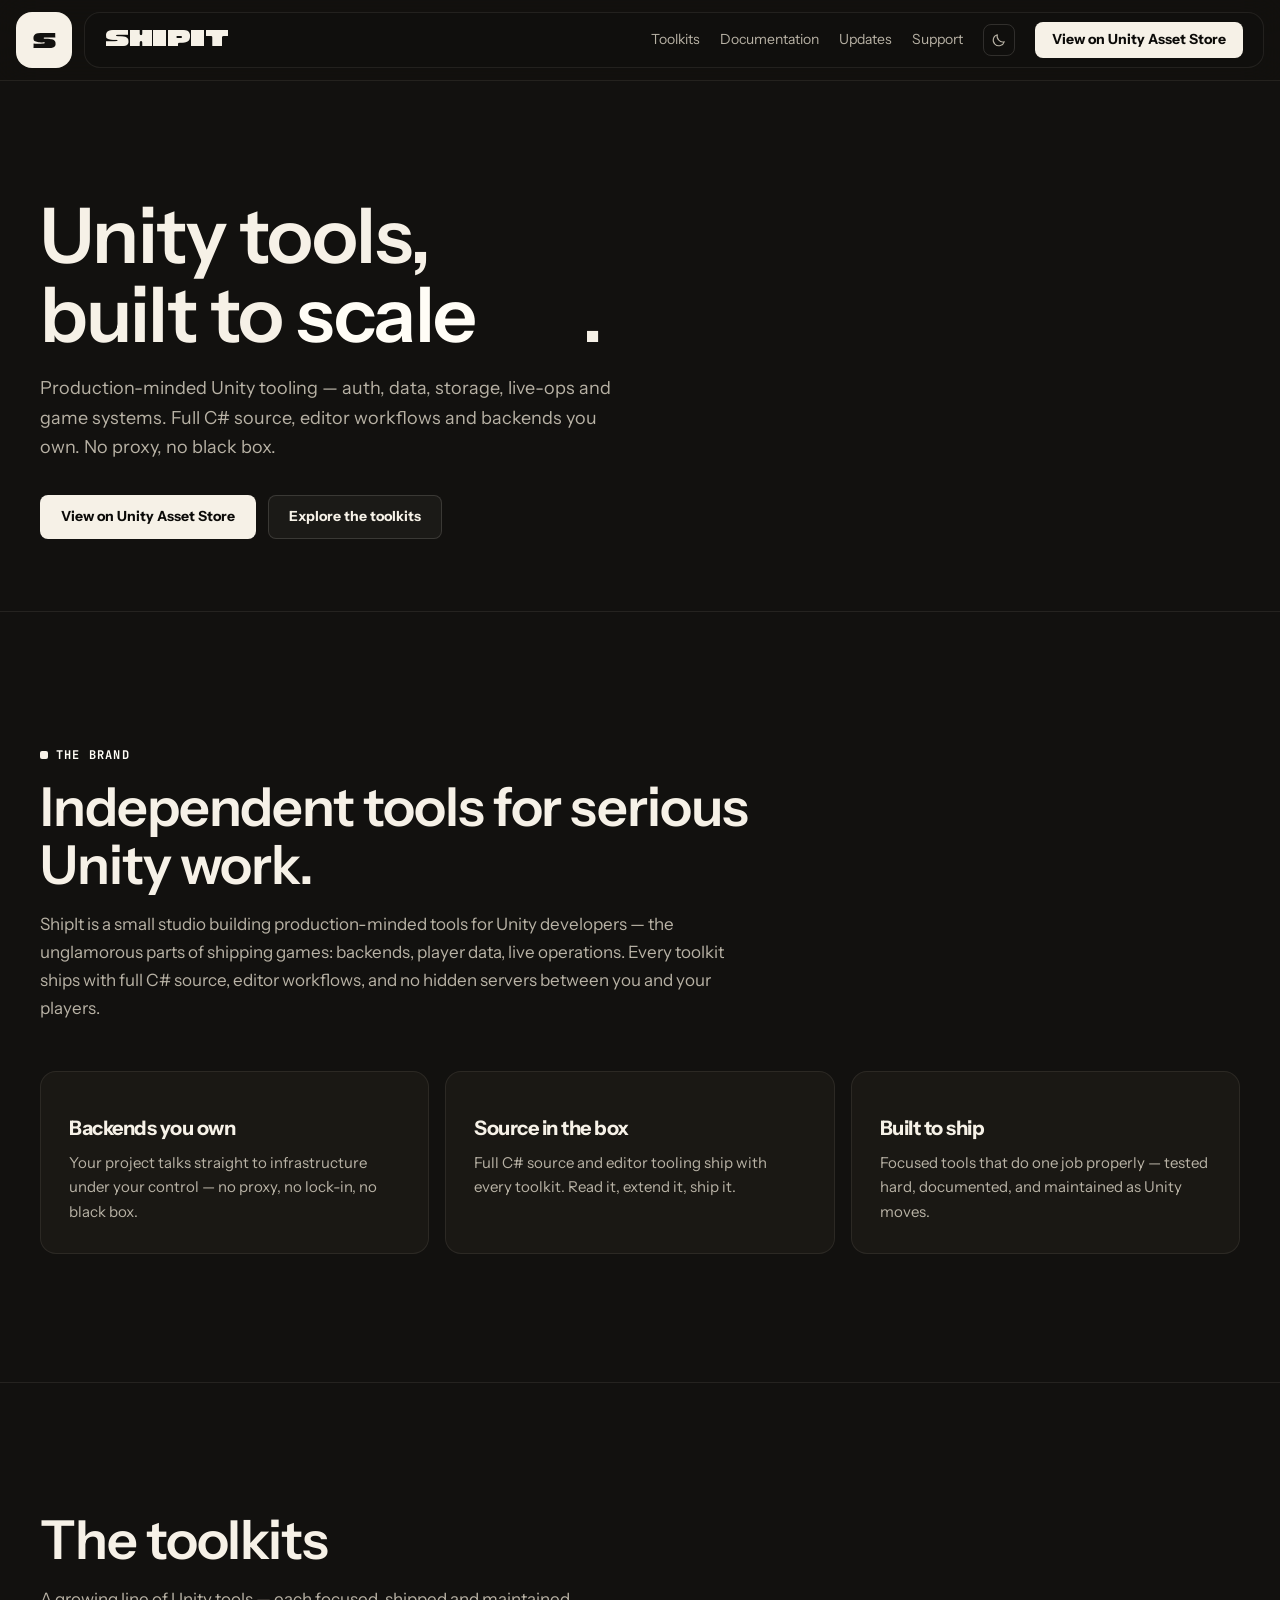
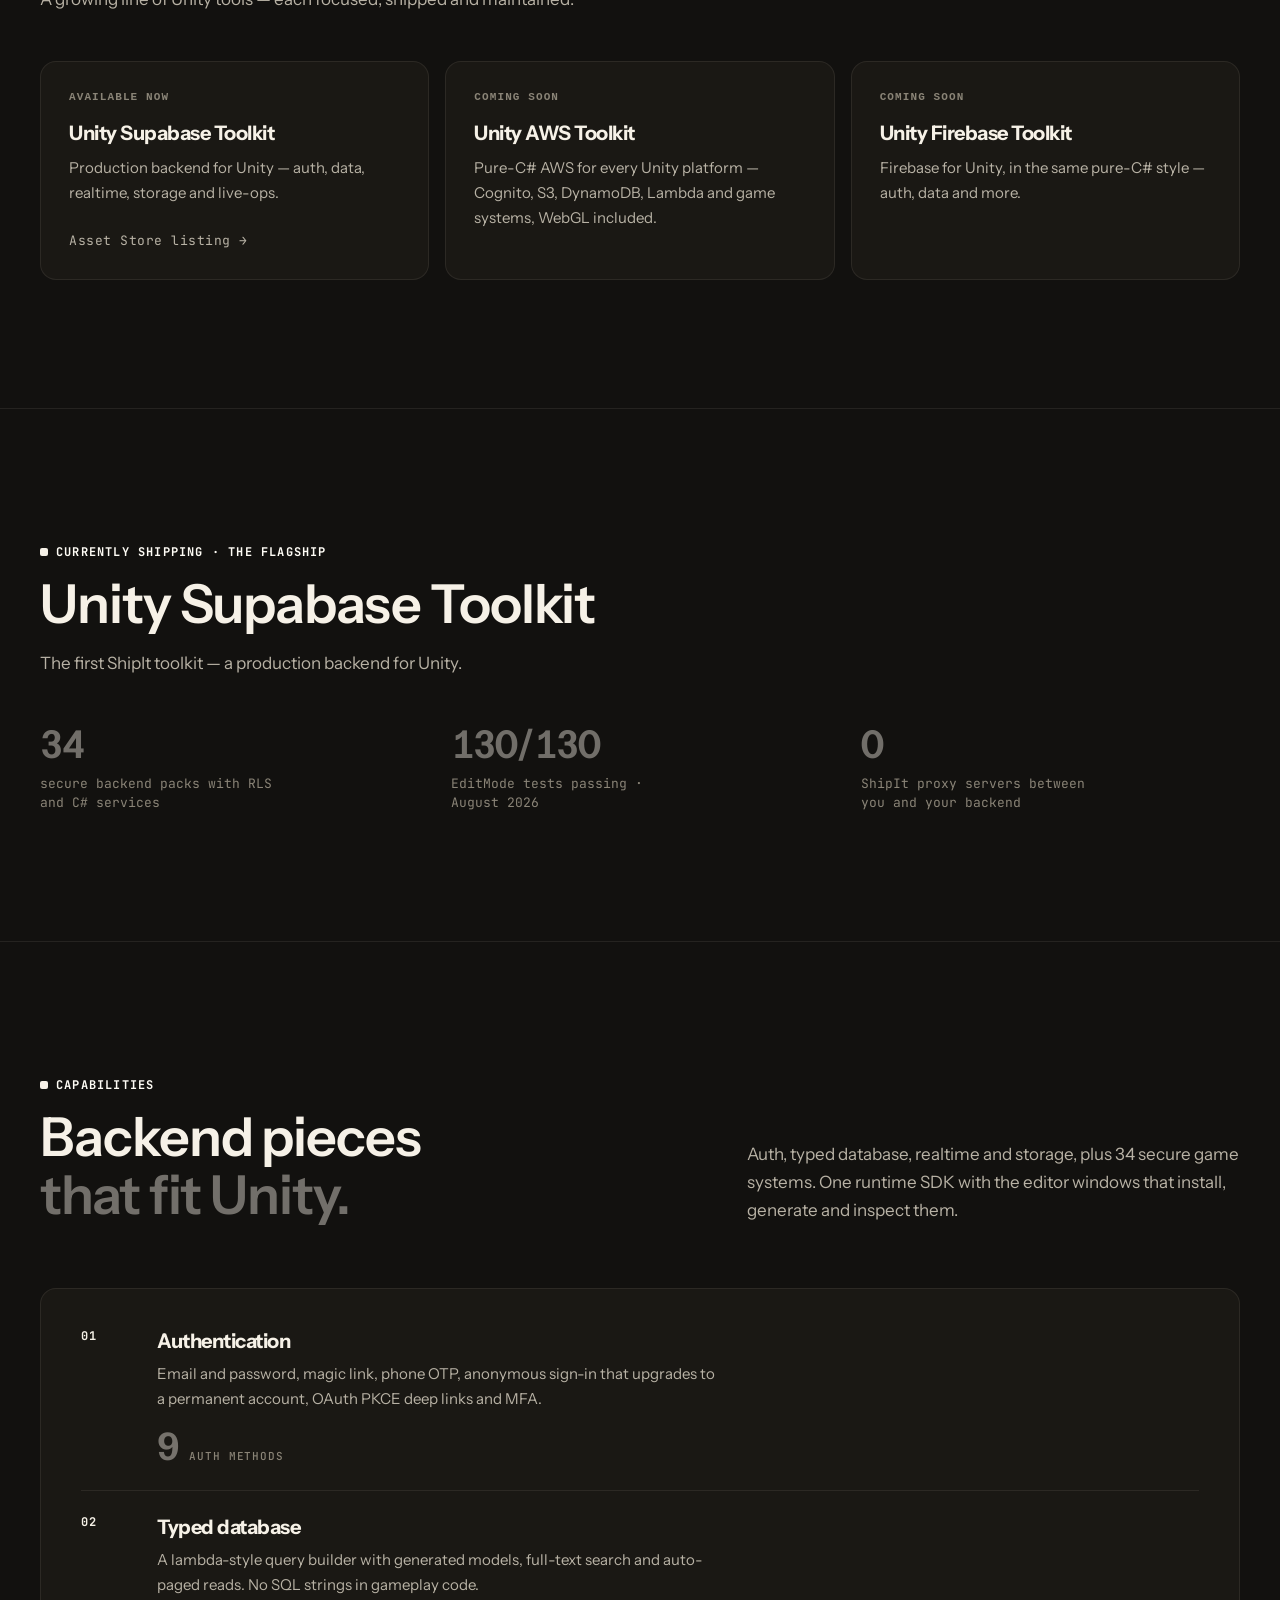
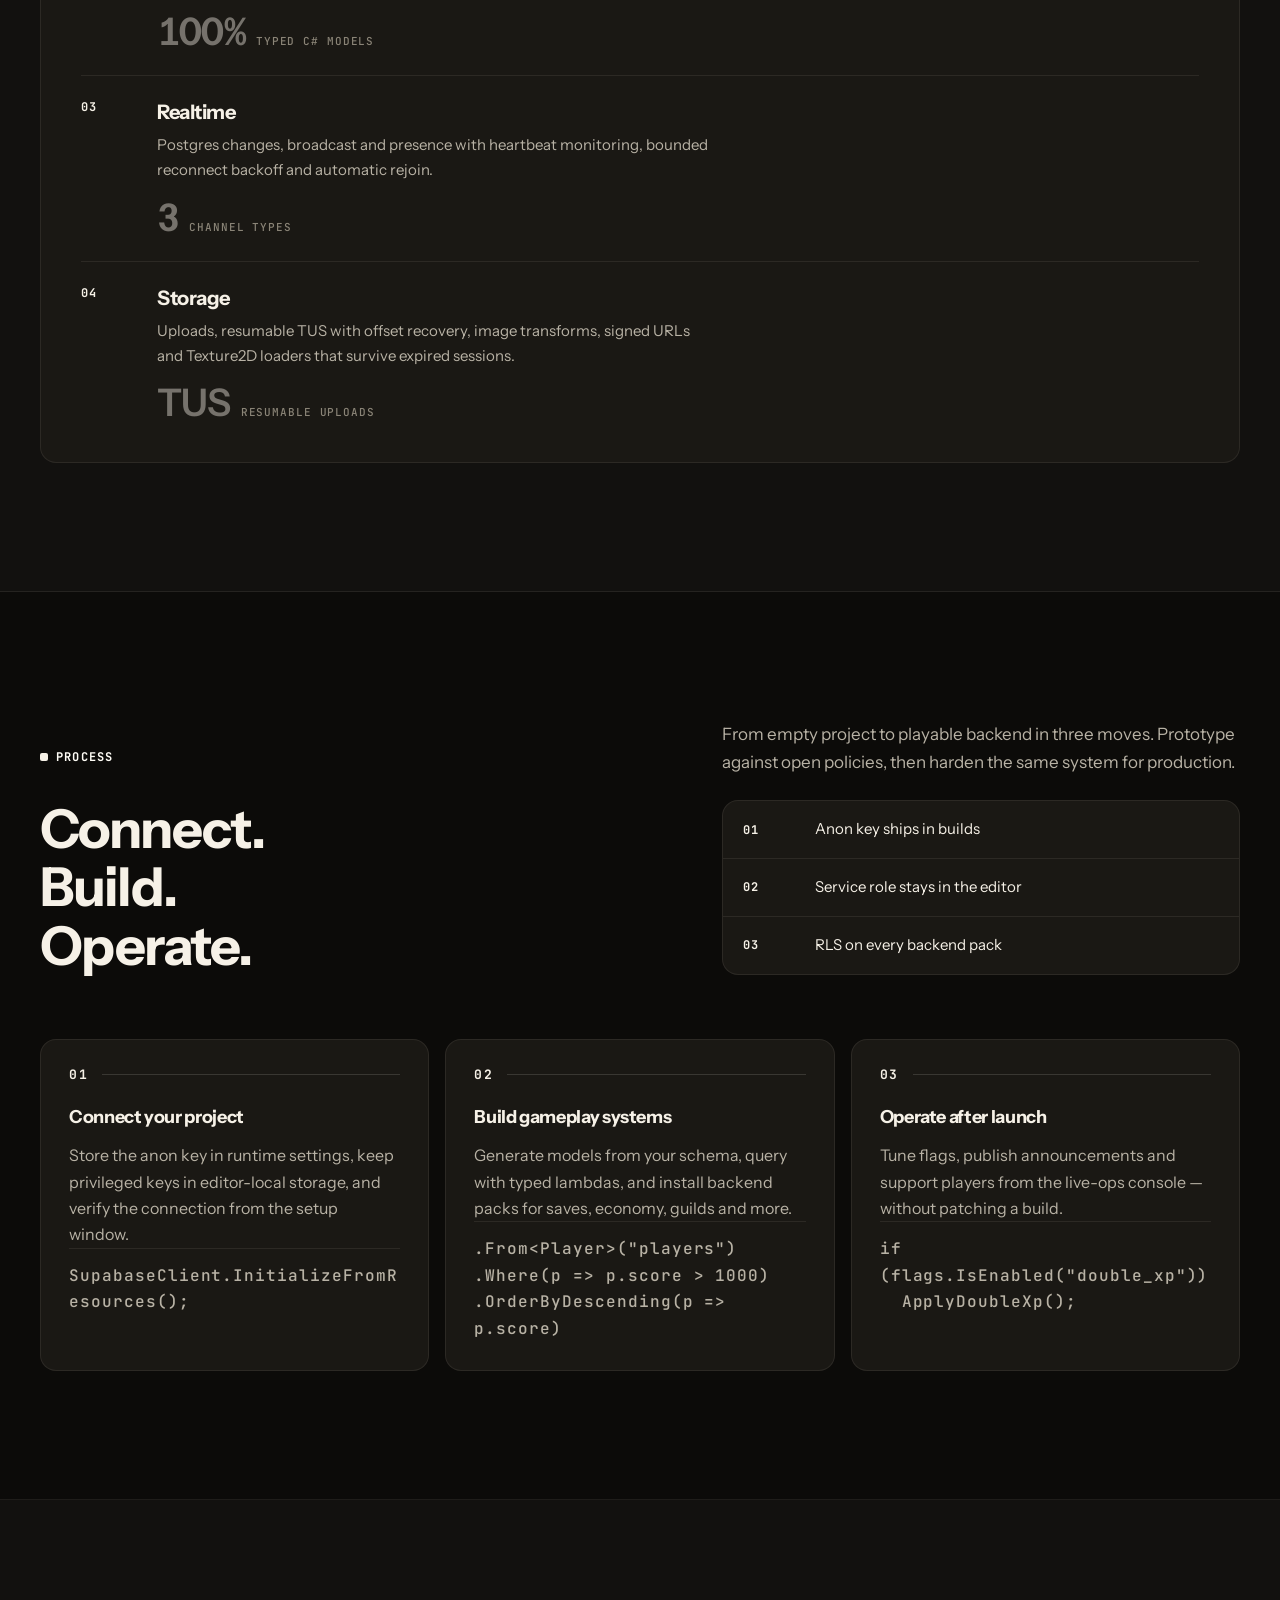
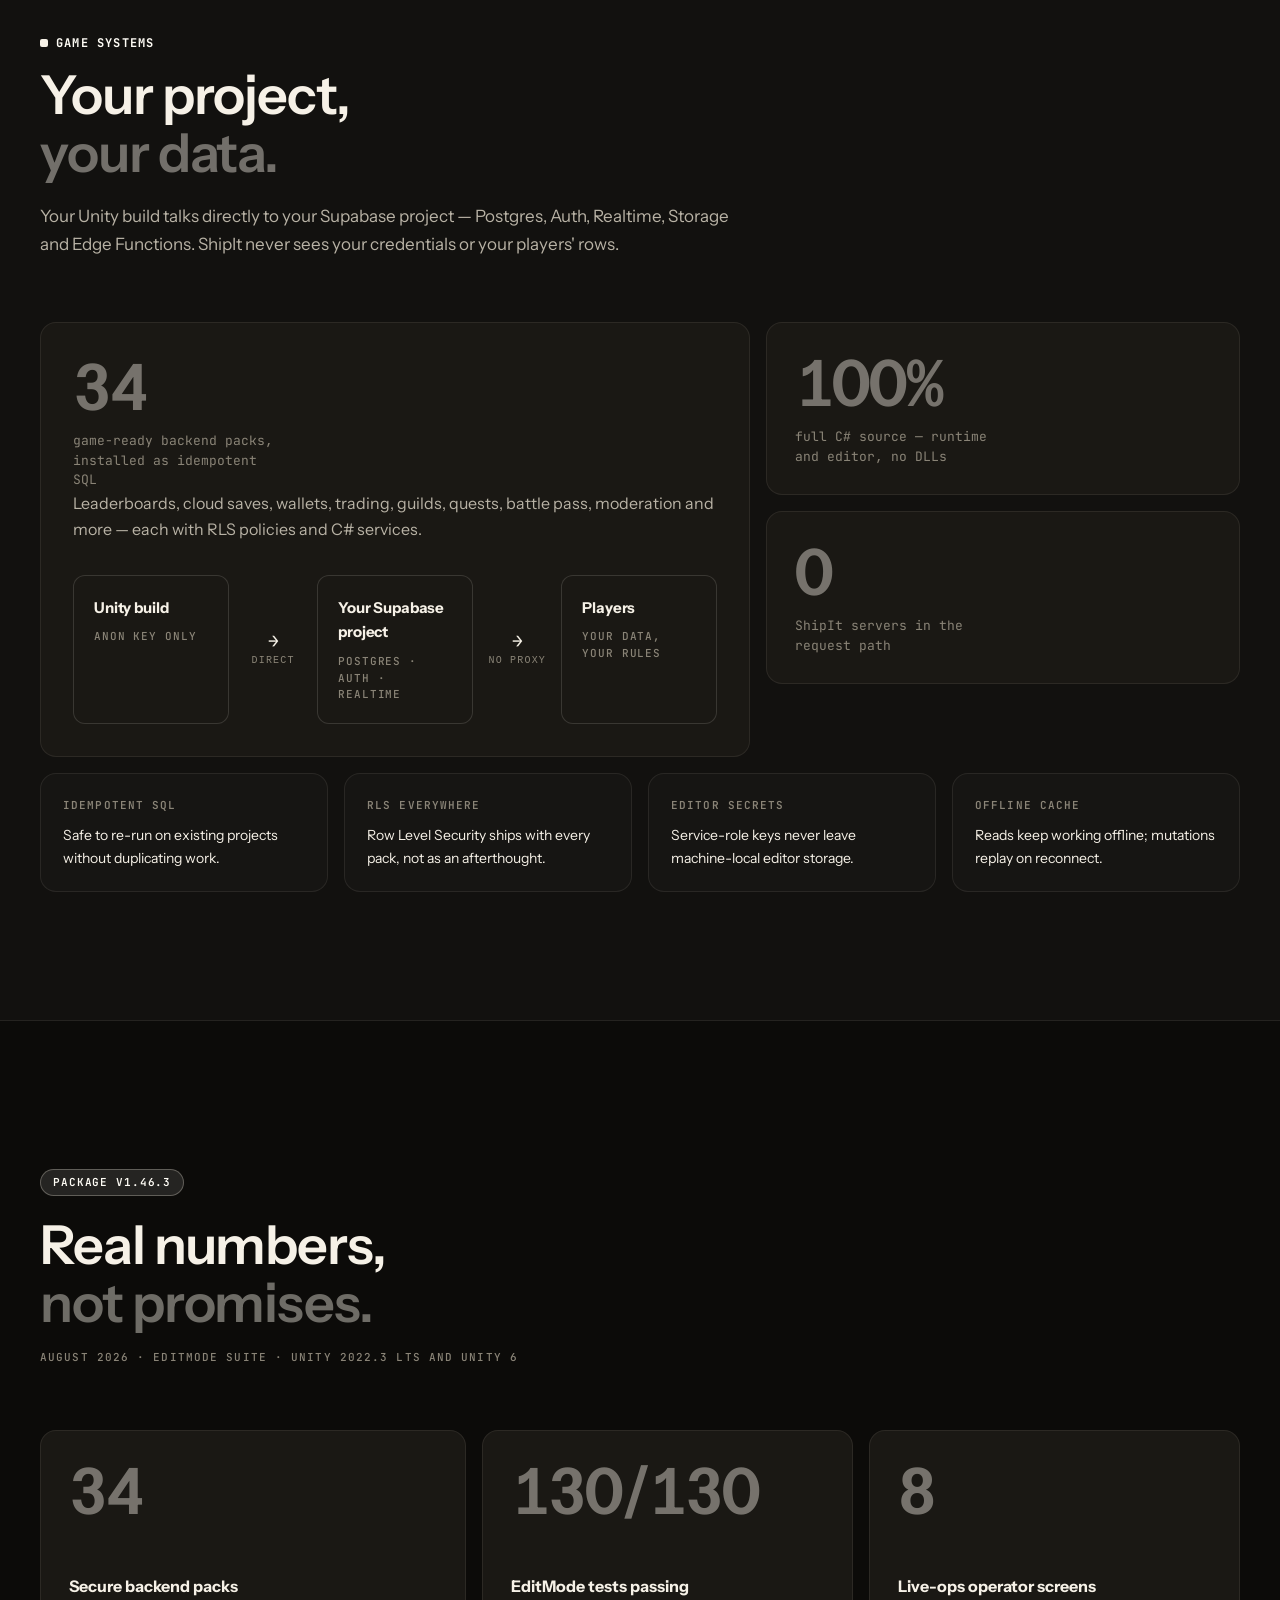
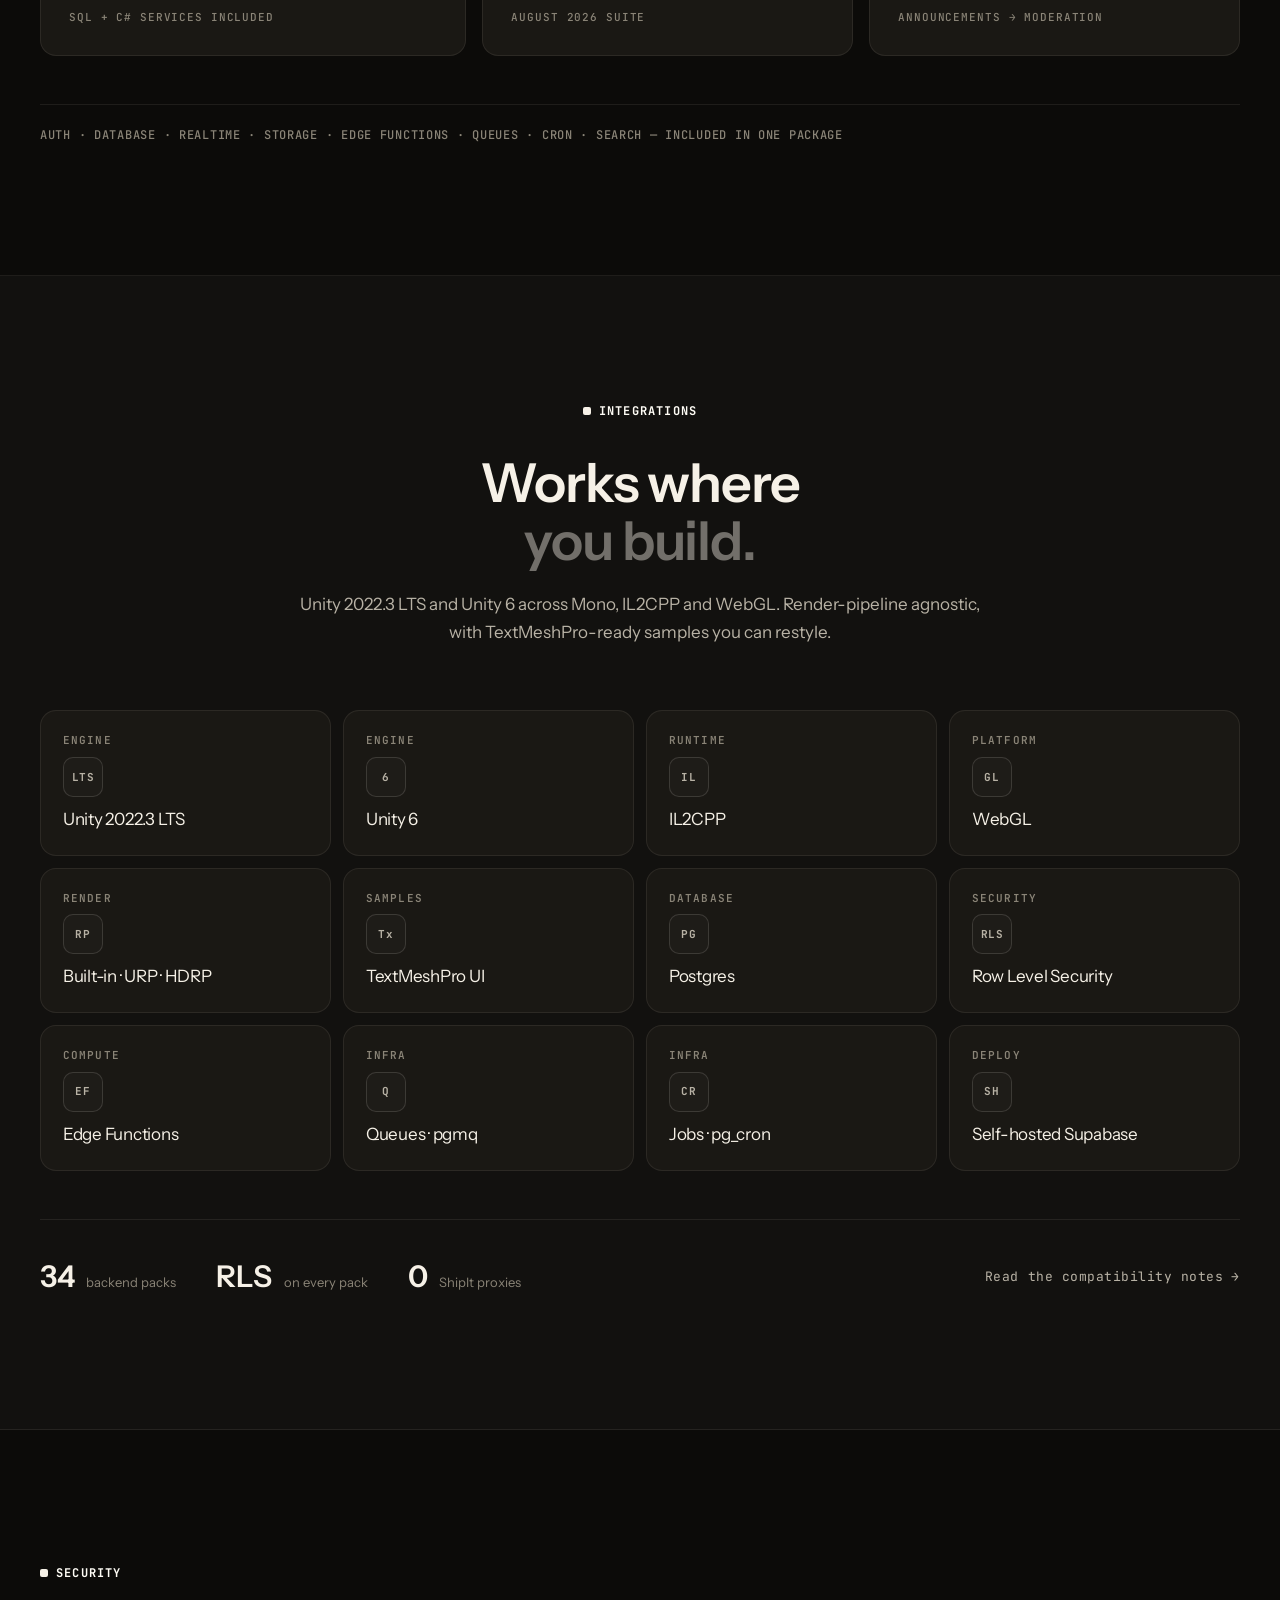
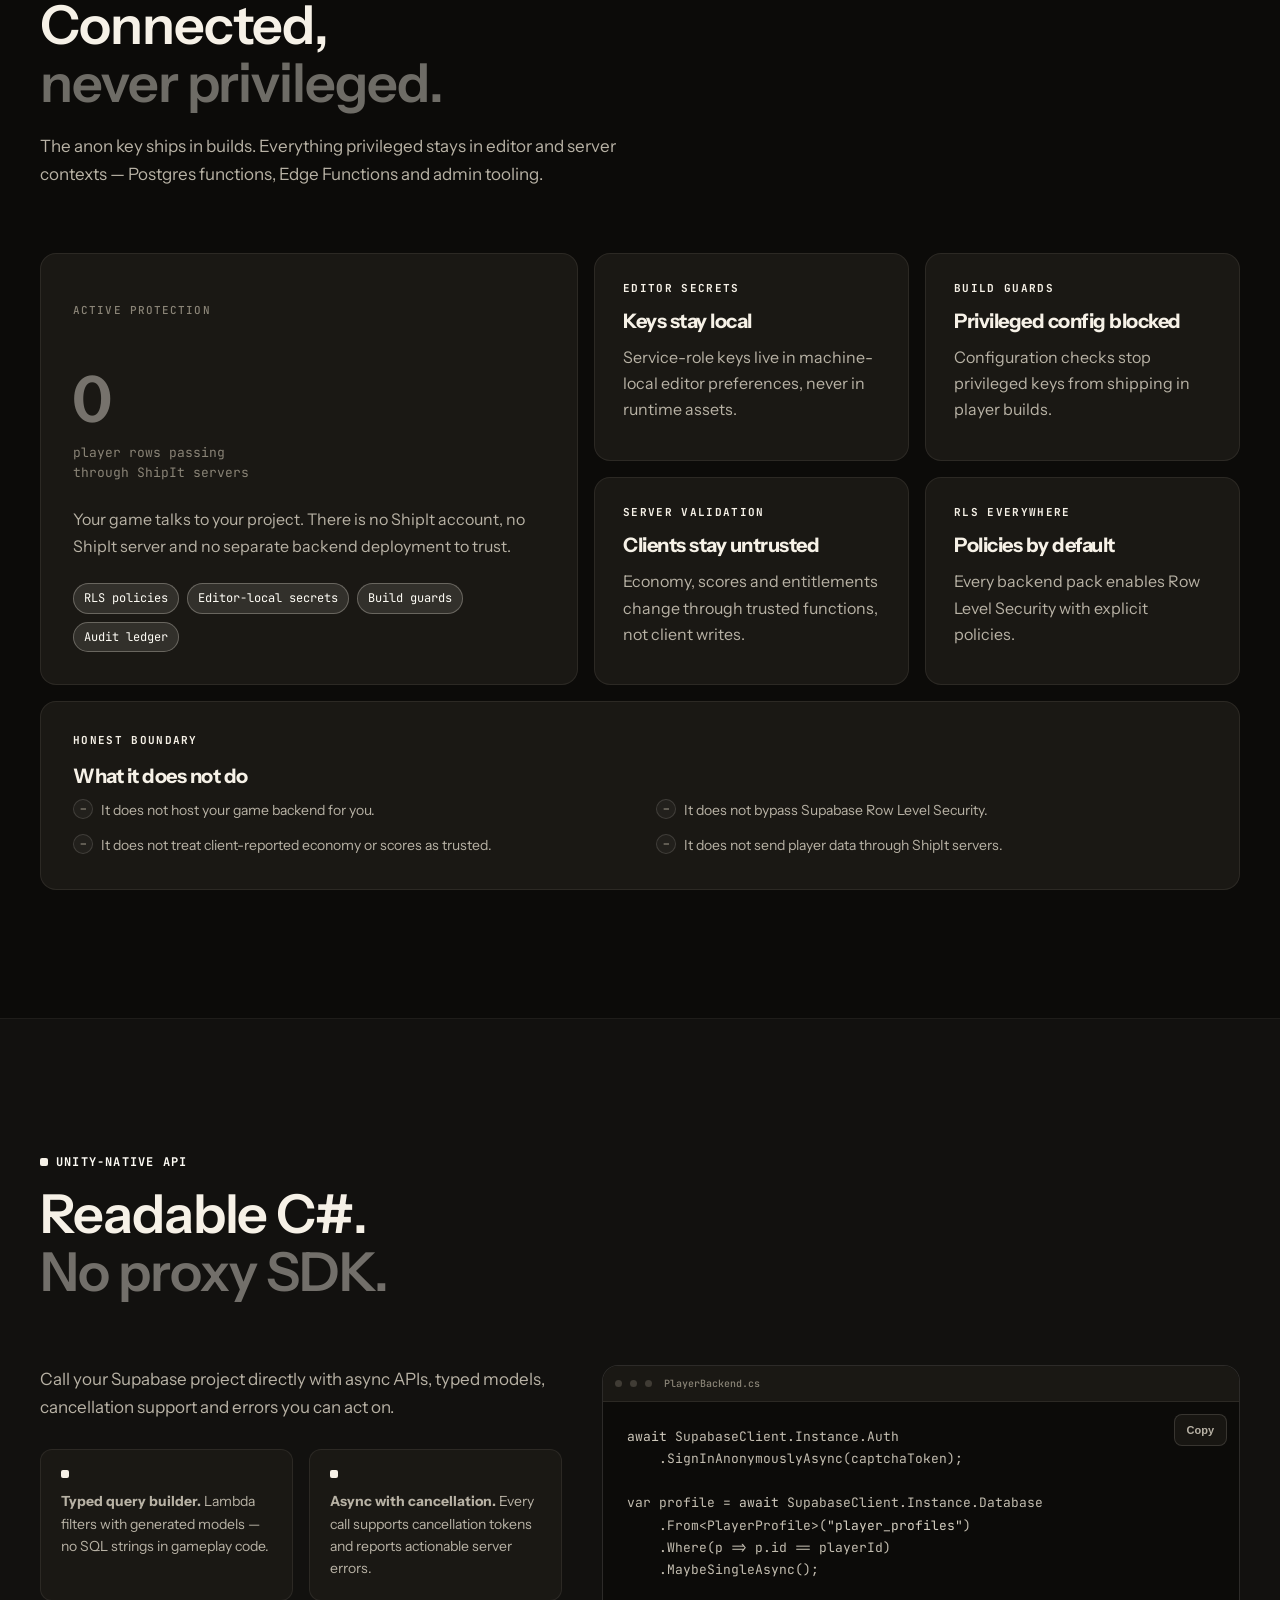
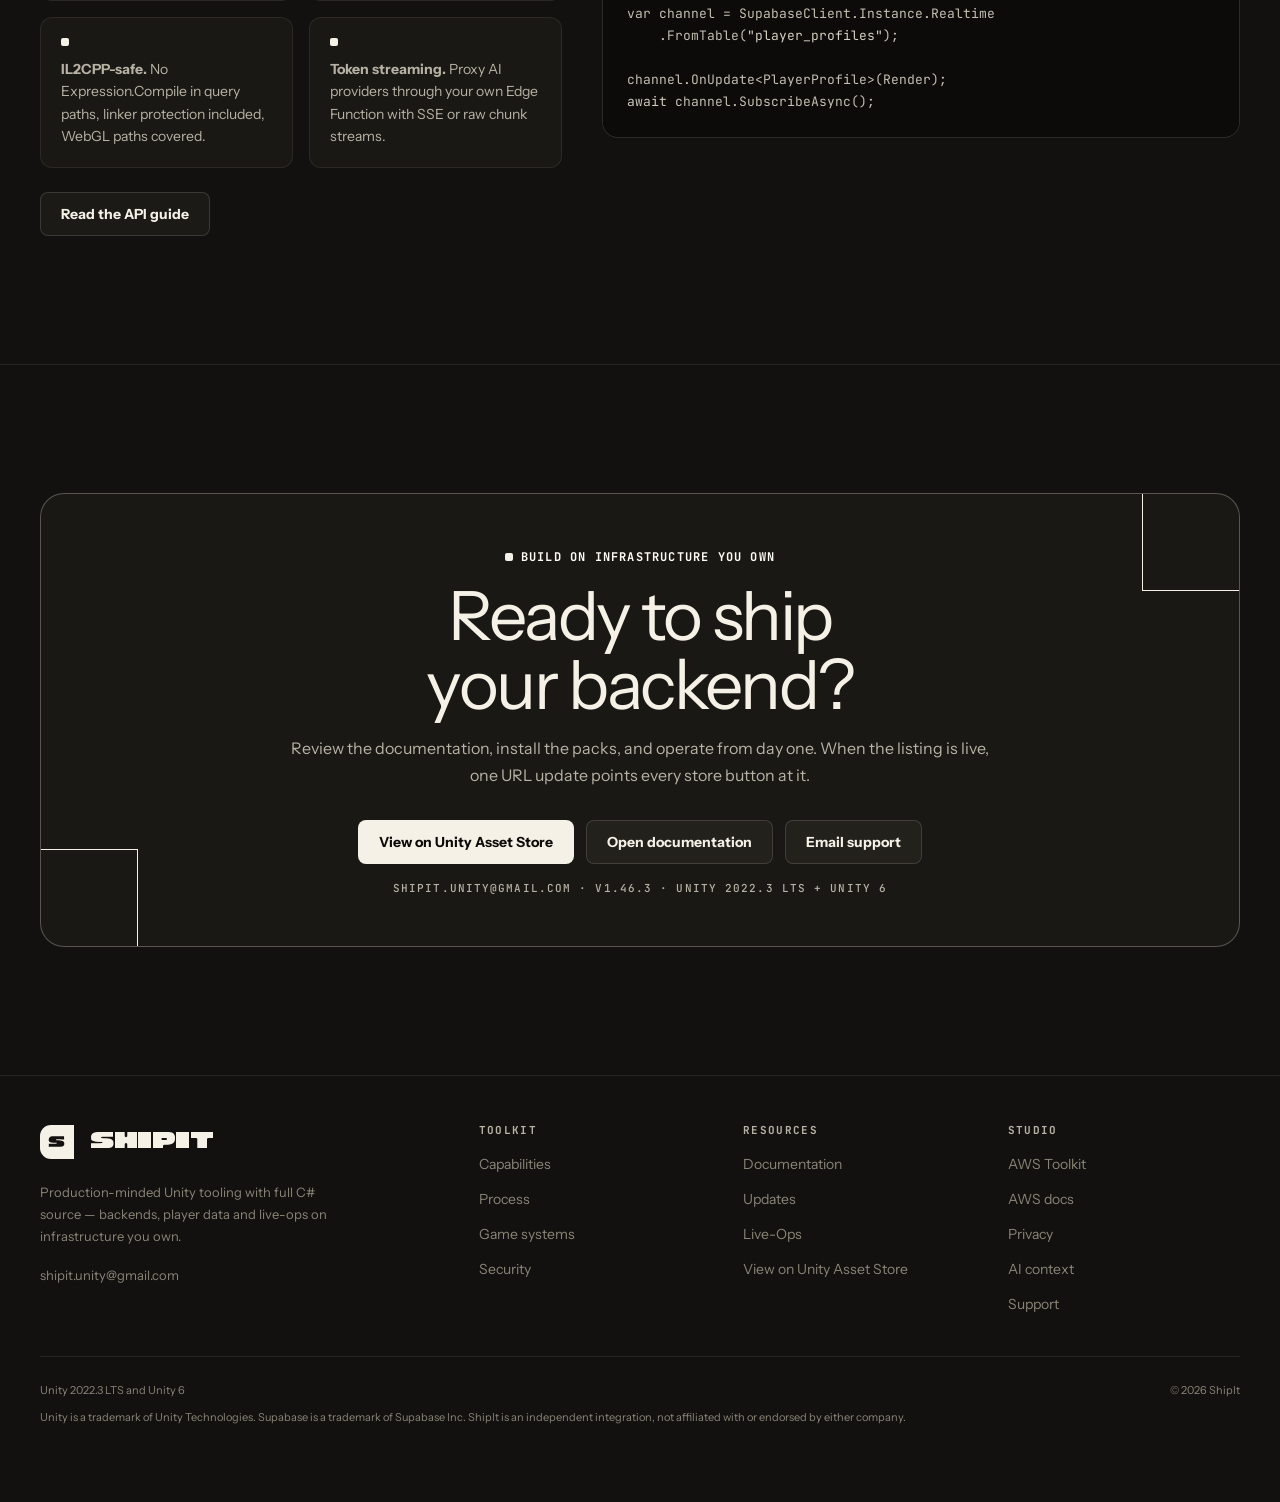
==== commit 17856feb: "fix(brand): one wordmark size (22px) across navs and footers on every page" ====
--- a/index.html
+++ b/index.html
@@ -19,8 +19,8 @@
   <link rel="preconnect" href="https://fonts.gstatic.com" crossorigin />
   <link href="https://fonts.googleapis.com/css2?family=Instrument+Sans:ital,wght@0,400..700;1,400..700&family=Instrument+Serif:ital@0;1&family=JetBrains+Mono:wght@400;500;700&display=swap" rel="stylesheet" />
   <script>try{if(localStorage.getItem("shipit-theme")==="light")document.documentElement.setAttribute("data-theme","light")}catch(e){}</script>
-  <link rel="stylesheet" href="styles.css?v=20260939" />
-  <link rel="stylesheet" href="landing.css?v=20260939" />
+  <link rel="stylesheet" href="styles.css?v=20260941" />
+  <link rel="stylesheet" href="landing.css?v=20260941" />
   <script>
     /* Flag the entrance-motion hidden state before first paint; the
        fallback timeout guarantees content if landing-motion.js fails. */
--- a/styles.css
+++ b/styles.css
@@ -1 +1 @@
-﻿:root{color-scheme: dark;--bg: #12110F;--bg-soft: #171510;--surface: #1A1814;--surface-raised: #201D18;--surface-soft: #262219;--code: #0C0B09;--line: rgba(246,241,231,.08);--line-strong: rgba(246,241,231,.14);--text: #F6F1E7;--muted: #B8B2A5;--quiet: #8A8477;--brand: #F6F1E7;--brand-hover: #FFFDF6;--brand-press: #EFE9DC;--brand-ink: #0B0A08;--brand-soft: rgba(246,241,231,.11);--brand-line: rgba(246,241,231,.28);--info: #CFC9BC;--warning: #D9D2C4;--danger: #C9C3B6;--accent: var(--brand);--accent-hover: var(--brand-hover);--accent-press: var(--brand-press);--accent-soft: var(--brand-soft);--accent-line: var(--brand-line);--accent-ink: var(--brand-ink);--nav-bg: rgba(18,17,15,.84);--nav-glass: rgba(18,17,15,.72);--pill-bg: rgba(18,17,15,.82);--panel-bg: rgba(18,17,15,.98);--control-bg: rgba(26,24,20,.94);--atmosphere: rgba(246,241,231,.08);--grid-ink: rgba(246,241,231,.018);--grid-line: rgba(246,241,231,.05);--glass-soft: rgba(246,241,231,.04);--glass: rgba(246,241,231,.08);--glass-strong: rgba(246,241,231,.06);--overlay-faint: rgba(246,241,231,.02);--overlay-soft: rgba(246,241,231,.025);--overlay: rgba(246,241,231,.035);--overlay-strong: rgba(246,241,231,.015);--overlay-raised: rgba(246,241,231,.014);--ink-2: #BCB6A9;--ink-3: #C4BEB1;--ink-code: #D8D2C5;--gradient-ink: #E8E1D3;--tok-key: #CFC9BC;--tok-string: #D6D0C2;--tok-type: #C4BEB1;--dot: #403C35;--mark-bg: #F6F1E7;--mark-svg: url("assets/brand/shipit-mark.svg");--font-display: "Instrument Sans",Inter,ui-sans-serif,-apple-system,BlinkMacSystemFont,"Segoe UI",sans-serif;--font-sans: "Instrument Sans",Inter,ui-sans-serif,-apple-system,BlinkMacSystemFont,"Segoe UI",sans-serif;--font-mono: "JetBrains Mono",ui-monospace,"SFMono-Regular",Consolas,monospace;--ease-out: cubic-bezier(.22,1,.36,1);--radius-sm: 8px;--radius: 16px;--radius-lg: 24px;}*{box-sizing: border-box}[hidden]{display: none !important}html{scroll-behavior: smooth;background: var(--bg)}body{margin: 0;min-width: 320px;color: var(--text);background: var(--bg);font-family: "Instrument Sans",Inter,ui-sans-serif,-apple-system,BlinkMacSystemFont,"Segoe UI",sans-serif;font-size: 16px;line-height: 1.65;-webkit-font-smoothing: antialiased;text-rendering: optimizeLegibility}img{display: block;max-width: 100%;height: auto}a{color: inherit;text-decoration: none}a:hover{color: var(--brand-hover)}button,a,summary{-webkit-tap-highlight-color: transparent}:focus-visible{outline: 3px solid var(--info);outline-offset: 3px}.skip-link{position: fixed;top: 8px;left: 8px;z-index: 100;padding: 8px 12px;border-radius: var(--radius-sm);background: var(--text);color: var(--bg);font-weight: 700;transform: translateY(-160%)}.skip-link:focus{transform: translateY(0)}.shell{width: min(1200px,calc(100% - 48px));margin-inline: auto}.site-nav{position: sticky;top: 0;z-index: 40;display: flex;align-items: center;justify-content: center;gap: 12px;border-bottom: 1px solid var(--line);background: var(--nav-glass);backdrop-filter: blur(20px);-webkit-backdrop-filter: blur(20px)}.nav-inner{width: min(1200px,calc(100% - 32px - 68px));min-height: 56px;display: flex;align-items: center;gap: 24px;margin: 12px 0;padding-inline: 20px;border: 1px solid var(--line);border-radius: 16px;background: var(--pill-bg)}.nav-mark{flex: 0 0 56px;width: 56px;height: 56px;margin: 12px 0;border-radius: 16px;background: var(--mark-bg) var(--mark-svg) center / 48% no-repeat}.nav-drop{position: relative;align-self: stretch;display: flex;align-items: center}.nav-drop-panel{position: absolute;top: calc(100% + 16px);left: 50%;transform: translateX(-50%);z-index: 6;width: min(330px,calc(100vw - 32px));display: grid;gap: 2px;padding: 10px;border: 1px solid var(--line);border-radius: 16px;background: var(--surface);opacity: 0;visibility: hidden;transition: opacity .16s var(--ease-out),visibility .16s var(--ease-out)}.nav-drop-panel::before{position: absolute;left: 0;right: 0;top: -18px;height: 18px;content: ""}.nav-drop:hover .nav-drop-panel,.nav-drop:focus-within .nav-drop-panel{opacity: 1;visibility: visible}.nav-drop-row{display: flex;align-items: center;justify-content: space-between;gap: 12px;padding: 8px 10px;border-radius: 10px}.nav-drop-row:hover{background: var(--overlay-soft)}.nav-drop-name{font-size: 13px;color: var(--text)}.nav-drop-acts{display: flex;align-items: center;gap: 6px}.nav-drop-act{width: 28px;height: 28px;padding: 0;display: inline-flex;align-items: center;justify-content: center;border-radius: 8px;color: var(--muted);transition: background-color .16s var(--ease-out),color .16s var(--ease-out)}.nav-drop-act:hover{background: var(--overlay);color: var(--text)}.nav-drop-store{width: auto;padding: 0 12px;border: 1px solid var(--line);border-radius: 10px;background: var(--brand);color: var(--brand-ink);font-family: var(--font-sans);font-size: 11px;font-weight: 600;letter-spacing: .02em;white-space: nowrap}.nav-drop-store:hover{background: var(--brand-hover);color: var(--brand-ink)}.nav-drop-soon{padding: 3px 9px;border: 1px solid var(--line);border-radius: 999px;color: var(--quiet);font: 600 10px/1.4 ui-monospace,"SFMono-Regular",Consolas,monospace;letter-spacing: .08em;text-transform: uppercase}.brand{display: inline-flex;align-items: center;gap: 16px;color: var(--text);font-weight: 700;letter-spacing: -.02em}.brand:hover{color: var(--text)}.brand-mark{width: 34px;height: 34px;flex: 0 0 34px;background: var(--mark-bg) var(--mark-svg) center / 56% no-repeat;border-radius: 11px 0 0 11px}.brand-product{color: var(--muted);font-weight: 520}.nav-links{margin-left: auto;display: flex;align-items: center;gap: 20px;color: var(--muted);font-size: 14px}.nav-links a:not(.button){padding: 8px 0}.nav-links a[aria-current="page"]{color: var(--text)}.theme-toggle{width: 32px;height: 32px;display: inline-flex;align-items: center;justify-content: center;padding: 0;border: 1px solid var(--line-strong);border-radius: var(--radius-sm);background: transparent;color: var(--muted);cursor: pointer;transition: border-color .16s ease,color .16s ease}.theme-toggle:hover{border-color: var(--brand-line);color: var(--text)}.theme-toggle svg{display: block}.theme-toggle .icon-sun{display: none}:root[data-theme="light"] .theme-toggle .icon-moon{display: none}:root[data-theme="light"] .theme-toggle .icon-sun{display: block}.mobile-nav{display: none;margin-left: auto;position: relative}.mobile-nav summary{min-width: 72px;min-height: 44px;display: flex;align-items: center;justify-content: center;padding: 0 14px;border: 1px solid var(--line-strong);border-radius: var(--radius-sm);background: var(--surface);color: var(--text);font-size: 14px;font-weight: 700;cursor: pointer;list-style: none}.mobile-nav summary::-webkit-details-marker{display: none}.mobile-nav[open] summary{border-color: var(--brand-line);background: var(--surface-raised)}.mobile-nav-panel{position: absolute;top: calc(100% + 8px);right: 0;width: min(280px,calc(100vw - 32px));display: grid;gap: 4px;padding: 8px;border: 1px solid var(--line-strong);border-radius: 12px;background: var(--panel-bg);}.mobile-nav-panel a:not(.button){min-height: 44px;display: flex;align-items: center;padding: 0 12px;border-radius: var(--radius-sm);color: var(--muted)}.mobile-nav-panel a:hover,.mobile-nav-panel a[aria-current="page"]{background: var(--brand-soft);color: var(--text)}.mobile-nav-panel .button{width: 100%;margin-top: 4px}.button{min-height: 44px;display: inline-flex;align-items: center;justify-content: center;gap: 8px;padding: 0 20px;border: 1px solid transparent;border-radius: var(--radius-sm);background: var(--brand);color: var(--brand-ink);font: inherit;font-size: 14px;font-weight: 760;cursor: pointer;transition: background-color .16s ease,border-color .16s ease,transform .16s ease}.button:hover{color: var(--brand-ink);background: var(--brand-hover);transform: translateY(-1px)}.button:active{transform: translateY(0);background: var(--brand-press)}.button[disabled],.button[aria-disabled="true"]{cursor: not-allowed;opacity: .48;transform: none}.button.secondary{border-color: var(--line-strong);background: var(--glass-soft);color: var(--text)}.button.secondary:hover{background: var(--glass);color: var(--text)}.button.secondary:active{background: var(--glass-strong)}.button.small{min-height: 36px;padding-inline: 16px}.hero{padding: 80px 0 64px;overflow: hidden}.hero-grid{display: grid;grid-template-columns: repeat(12,minmax(0,1fr));gap: 24px;align-items: center}.hero-copy-block{grid-column: span 5;padding-right: 24px}.hero-visual{grid-column: span 7}.eyebrow,.section-label{display: inline-flex;align-items: center;gap: 8px;color: var(--brand-hover);font: 700 12px/1.2 ui-monospace,"SFMono-Regular",Consolas,monospace;letter-spacing: .1em;text-transform: uppercase}.eyebrow::before,.section-label::before{width: 8px;height: 8px;border-radius: 2px;background: var(--brand);content: ""}.hero h1{max-width: 720px;margin: 24px 0 20px;font-size: clamp(48px,5.7vw,76px);font-weight: 680;letter-spacing: -.055em;line-height: 1}.gradient-text{color: var(--gradient-ink)}.hero-copy{max-width: 640px;margin: 0;color: var(--muted);font-size: 18px;line-height: 1.65}.hero-actions{display: flex;flex-wrap: wrap;gap: 12px;margin-top: 32px}.micro-proof{display: grid;gap: 8px;margin-top: 24px;color: var(--quiet);font-size: 13px}.micro-proof span{display: flex;align-items: center;gap: 8px}.micro-proof span::before{width: 6px;height: 6px;flex: 0 0 6px;border-radius: 50%;background: var(--brand);content: ""}.product-shot{margin: 0;overflow: hidden;border: 1px solid var(--line-strong);border-radius: var(--radius);background: var(--surface);}.hero-shot{transform: none}.product-shot img{width: 100%;height: auto;background: var(--surface)}.product-shot figcaption{padding: 12px 16px;border-top: 1px solid var(--line);color: var(--quiet);font-size: 12px}.proof-strip{border-block: 1px solid var(--line);background: var(--overlay-strong)}.proof-grid{display: grid;grid-template-columns: repeat(4,1fr)}.proof-item{padding: 24px;border-right: 1px solid var(--line)}.proof-item:first-child{padding-left: 0}.proof-item:last-child{border-right: 0}.proof-value{display: block;color: var(--text);font-size: 24px;font-weight: 680;letter-spacing: -.03em}.proof-label{display: block;margin-top: 4px;color: var(--quiet);font-size: 12px}.section{padding: 96px 0;border-bottom: 1px solid var(--line)}.section-compact{padding: 72px 0}.section-tinted{background: var(--overlay-raised)}.section-label{margin-bottom: 16px}.section-heading{max-width: 800px;margin: 0;font-size: clamp(36px,4.2vw,56px);font-weight: 650;letter-spacing: -.045em;line-height: 1.08}.section-lead{max-width: 700px;margin: 20px 0 0;color: var(--muted);font-size: 17px}.split-panel{display: grid;grid-template-columns: minmax(0,1.1fr) minmax(320px,.9fr);gap: 40px;align-items: center}.split-panel.reverse{grid-template-columns: minmax(320px,.85fr) minmax(0,1.15fr)}.decision-card{padding: 28px;border: 1px solid var(--line);border-radius: var(--radius);background: var(--surface);}.decision-card h3{margin: 0 0 16px;font-size: 20px;letter-spacing: -.025em}.check-list{display: grid;gap: 12px;margin: 0;padding: 0;list-style: none}.check-list li{display: grid;grid-template-columns: 18px 1fr;gap: 10px;color: var(--muted);font-size: 14px}.check-list li::before{width: 18px;height: 18px;display: grid;place-items: center;border: 1px solid var(--brand-line);border-radius: 50%;background: var(--brand-soft);color: var(--brand);content: "✓";font-size: 11px;font-weight: 800;line-height: 1}.muted-checks li::before{border-color: var(--line-strong);background: var(--overlay);color: var(--quiet);content: "–"}.release-list{margin-top: 48px;border-top: 1px solid var(--line-strong)}.release-row{display: grid;grid-template-columns: 96px minmax(0,1fr) minmax(280px,.8fr);gap: 32px;align-items: start;padding: 32px 0;border-bottom: 1px solid var(--line)}.release-index{color: var(--brand);font: 700 12px/1.4 ui-monospace,"SFMono-Regular",Consolas,monospace}.release-row h3{margin: -4px 0 8px;font-size: 22px;letter-spacing: -.025em}.release-row p{margin: 0;color: var(--muted);font-size: 14px}.release-code{overflow: auto;padding: 16px;border: 1px solid var(--line);border-radius: var(--radius-sm);background: var(--code);color: var(--ink-2);font: 12px/1.65 ui-monospace,"SFMono-Regular",Consolas,monospace}.tour-grid{display: grid;grid-template-columns: repeat(12,minmax(0,1fr));gap: 24px;margin-top: 48px}.tour-card{grid-column: span 6;margin: 0;overflow: hidden;border: 1px solid var(--line);border-radius: var(--radius);background: var(--surface);}.tour-card.wide{grid-column: span 12}.tour-card-link{aspect-ratio: 16 / 10;display: grid;place-items: center;overflow: hidden;background: var(--bg-soft)}.tour-card.wide .tour-card-link{aspect-ratio: 16 / 7.2}.tour-card-link:hover{}.tour-card img{width: 100%;height: 100%;object-fit: contain;object-position: top left;border-bottom: 1px solid var(--line);background: var(--bg-soft)}.tour-card figcaption{padding: 20px}.tour-card strong{display: block;font-size: 17px}.tour-card span{display: block;margin-top: 4px;color: var(--muted);font-size: 13px}.bento{display: grid;grid-template-columns: repeat(12,minmax(0,1fr));gap: 16px;margin-top: 48px}.bento-card{grid-column: span 5;padding: 28px;border: 1px solid var(--line);border-radius: var(--radius);background: var(--surface);}.bento-card.large{grid-column: span 7;grid-row: span 2}.bento-card h3{margin: 0 0 8px;font-size: 20px;letter-spacing: -.025em}.bento-card p{max-width: 560px;margin: 0;color: var(--muted);font-size: 14px}.pack-cloud{display: flex;flex-wrap: wrap;gap: 8px;margin-top: 24px}.pack-cloud span{padding: 6px 10px;border: 1px solid var(--line);border-radius: 999px;background: var(--overlay-soft);color: var(--muted);font-size: 11px}.assurance-list{display: grid;gap: 12px;margin: 20px 0 0;padding: 0;list-style: none}.assurance-list li{display: grid;grid-template-columns: 8px 1fr;gap: 12px;color: var(--muted);font-size: 13px}.assurance-list li::before{width: 8px;height: 8px;margin-top: 7px;border-radius: 2px;background: var(--brand);content: ""}.workflow-grid{display: grid;grid-template-columns: repeat(3,1fr);gap: 16px;margin-top: 48px}.workflow-grid article{min-height: 210px;padding: 24px;border: 1px solid var(--line);border-radius: var(--radius);background: var(--surface);}.workflow-grid article > span{color: var(--brand);font: 740 12px/1 ui-monospace,"SFMono-Regular",Consolas,monospace;letter-spacing: .12em}.workflow-grid h3{margin: 28px 0 8px;font-size: 18px;letter-spacing: -.02em}.workflow-grid p{margin: 0;color: var(--muted);font-size: 14px}.trust-grid,.hardening-grid{display: grid;grid-template-columns: repeat(3,1fr);gap: 16px;margin-top: 48px}.trust-grid article,.hardening-grid article{padding: 28px;border: 1px solid var(--line);border-radius: var(--radius);background: var(--surface);}.trust-grid strong{display: block;font-size: 18px}.trust-grid p,.hardening-grid p{margin: 10px 0 0;color: var(--muted);font-size: 14px}.compatibility-panel{display: grid;grid-template-columns: repeat(2,minmax(0,1fr));gap: 16px;margin-top: 16px}.compatibility-panel > div{padding: 22px;border: 1px solid var(--line);border-radius: var(--radius);background: var(--overlay-faint)}.compatibility-panel strong{display: block;font-size: 16px}.compatibility-panel p{margin: 8px 0 0;color: var(--muted);font-size: 14px}.hardening-grid{grid-template-columns: repeat(4,1fr)}.hardening-grid article > span{color: var(--brand);font: 700 11px/1.2 ui-monospace,"SFMono-Regular",Consolas,monospace;letter-spacing: .1em}.hardening-grid h3{margin: 16px 0 0;font-size: 18px;letter-spacing: -.02em}.code-showcase{display: grid;grid-template-columns: repeat(12,minmax(0,1fr));gap: 24px;align-items: center}.code-showcase > div:first-child{grid-column: span 5;padding-right: 24px}.code-window{grid-column: span 7;overflow: hidden;border: 1px solid var(--line-strong);border-radius: var(--radius);background: var(--code);}.window-bar{min-height: 36px;display: flex;align-items: center;gap: 8px;padding: 0 12px;border-bottom: 1px solid var(--line);background: var(--surface)}.window-dot{width: 7px;height: 7px;border-radius: 50%;background: var(--dot)}.window-title{margin-left: 4px;color: var(--quiet);font: 500 10px/1 ui-monospace,"SFMono-Regular",Consolas,monospace}.code-window pre{margin: 0;padding: 24px;border: 0;border-radius: 0}.tok-key{color: var(--tok-key)}.tok-string{color: var(--tok-string)}.tok-type{color: var(--ink-3)}.cta-panel{position: relative;overflow: hidden;padding: 56px;border: 1px solid var(--brand-line);border-radius: var(--radius-lg);background: var(--surface)}.cta-panel h2{max-width: 760px;margin: 0;font-size: clamp(36px,5vw,56px);letter-spacing: -.05em;line-height: 1.06}.cta-panel p{max-width: 680px;margin: 16px 0 0;color: var(--muted)}.page-hero{padding: 80px 0 64px}.page-hero h1{max-width: 880px;margin: 20px 0 16px;font-size: clamp(48px,6vw,72px);font-weight: 660;letter-spacing: -.055em;line-height: 1}.page-hero > .shell > p{max-width: 760px;margin: 0;color: var(--muted);font-size: 18px}.preview-disclosure{margin-top: 24px;color: var(--quiet);font-size: 12px}.dashboard-preview{margin: 40px 0 0;overflow: hidden;border: 1px solid var(--line-strong);border-radius: var(--radius);background: var(--surface);}.ops-ui{min-height: 456px;display: grid;grid-template-columns: 184px 1fr}.ops-sidebar{padding: 20px 12px;border-right: 1px solid var(--line);background: var(--bg-soft)}.ops-sidebar strong{display: block;padding: 0 12px 16px;font-size: 12px}.ops-sidebar span{display: block;padding: 8px 12px;border-radius: var(--radius-sm);color: var(--quiet);font-size: 11px}.ops-sidebar span.active{background: var(--brand-soft);color: var(--text)}.ops-content{min-width: 0;padding: 28px}.ops-title{display: flex;align-items: flex-start;justify-content: space-between;gap: 20px}.ops-title h3{margin: 0;font-size: 19px}.ops-title p{margin: 4px 0 0;color: var(--quiet);font-size: 11px}.ops-preview-badge{padding: 7px 10px;border: 1px solid var(--brand-line);border-radius: var(--radius-sm);background: var(--brand-soft);color: var(--brand-hover);font-size: 10px;font-weight: 700;letter-spacing: .05em;text-transform: uppercase}.ops-stats{display: grid;grid-template-columns: repeat(4,1fr);gap: 12px;margin-top: 24px}.ops-stat{padding: 16px;border: 1px solid var(--line);border-radius: var(--radius-sm);background: var(--surface-raised)}.ops-stat small{display: block;color: var(--quiet);font-size: 9px;letter-spacing: .08em;text-transform: uppercase}.ops-stat strong{display: block;margin-top: 8px;font: 680 18px/1.2 ui-monospace,"SFMono-Regular",Consolas,monospace}.ops-table{margin-top: 16px;overflow: hidden;border: 1px solid var(--line);border-radius: var(--radius-sm)}.ops-table-row{display: grid;grid-template-columns: 1fr 120px 96px;gap: 12px;padding: 12px 16px;border-top: 1px solid var(--line);color: var(--muted);font-size: 11px}.ops-table-row:first-child{border-top: 0;color: var(--quiet);font-size: 9px;letter-spacing: .08em;text-transform: uppercase}.ops-table-row b{color: var(--text);font-weight: 560}.ops-table-row em{color: var(--brand);font-style: normal;text-align: right}.dashboard-preview > figcaption{padding: 14px 18px;border-top: 1px solid var(--line);color: var(--quiet);font-size: 12px}.ops-model-grid{display: grid;grid-template-columns: repeat(3,1fr);gap: 16px;margin-top: 40px}.ops-model-grid article{padding: 24px;border: 1px solid var(--line);border-radius: var(--radius);background: var(--surface);}.ops-model-grid strong{display: block;font-size: 17px}.ops-model-grid p{margin: 10px 0 0;color: var(--muted);font-size: 14px}.feature-lines{display: grid;grid-template-columns: repeat(3,1fr);margin-top: 48px;border-top: 1px solid var(--line-strong)}.feature-line{padding: 28px 24px 28px 0;border-bottom: 1px solid var(--line)}.feature-line:not(:nth-child(3n+1)){padding-left: 24px;border-left: 1px solid var(--line)}.feature-line h3{margin: 0 0 8px;font-size: 16px}.feature-line p{margin: 0;color: var(--muted);font-size: 13px}.boundary{display: grid;grid-template-columns: 184px 1fr;gap: 32px;padding: 28px;border: 1px solid var(--brand-line);border-radius: var(--radius);background: var(--brand-soft)}.boundary strong{color: var(--brand-hover);font: 700 11px/1.4 ui-monospace,"SFMono-Regular",Consolas,monospace;letter-spacing: .1em;text-transform: uppercase}.boundary p{margin: 0;color: var(--muted)}.docs-hero{padding: 48px 0 36px;border-bottom: 1px solid var(--line)}.docs-hero h1{max-width: 840px;margin: 16px 0 12px;font-size: clamp(38px,4.6vw,52px);font-weight: 660;letter-spacing: -.05em;line-height: 1.04}.docs-hero p{max-width: 760px;margin: 0;color: var(--muted);font-size: 16px}.docs-search{position: relative;max-width: 680px;margin-top: 24px}.docs-search label{display: block;margin-bottom: 8px;color: var(--text);font-size: 13px;font-weight: 700}.docs-search input{width: 100%;min-height: 48px;padding: 0 16px;border: 1px solid var(--line-strong);border-radius: 10px;outline: 0;background: var(--surface);color: var(--text);font: inherit}.docs-search input::placeholder{color: var(--quiet)}.docs-search input:focus{border-color: var(--brand-line);}.docs-search-results{position: absolute;z-index: 30;top: calc(100% + 8px);width: 100%;overflow: hidden;padding: 8px;border: 1px solid var(--line-strong);border-radius: 10px;background: var(--panel-bg);}.docs-search-results a{min-height: 44px;display: flex;align-items: center;padding: 0 12px;border-radius: 8px;color: var(--muted);font-size: 14px}.docs-search-results a:hover{background: var(--brand-soft);color: var(--text)}.docs-search-empty{margin: 0;padding: 12px;color: var(--quiet);font-size: 13px}.docs-quicklinks{display: flex;flex-wrap: wrap;gap: 8px;margin-top: 24px}.docs-quicklinks a{padding: 7px 12px;border: 1px solid var(--line);border-radius: 999px;background: var(--overlay-soft);color: var(--ink-2);font-size: 12px}.docs-quicklinks a:hover{border-color: var(--brand-line);color: var(--brand-hover)}.docs-prereq-grid{display: grid;grid-template-columns: repeat(3,1fr);gap: 12px;margin-top: 18px}.docs-prereq-grid article{padding: 18px;border: 1px solid var(--line);border-radius: 12px;background: var(--surface)}.docs-prereq-grid strong{display: block;color: var(--text);font-size: 14px}.docs-prereq-grid p{margin: 8px 0 0;color: var(--muted);font-size: 13px}.layout{width: min(1200px,calc(100% - 48px));margin-inline: auto;display: grid;grid-template-columns: 248px minmax(0,1fr);gap: 48px}.docs-sidebar{position: sticky;top: 96px;align-self: start;height: calc(100vh - 96px);overflow: auto;padding: 40px 28px 64px 0;border-right: 1px solid var(--line);scrollbar-width: thin;scrollbar-color: var(--brand-line) transparent}.docs-sidebar details,.docs-sidebar nav{display: block}.docs-sidebar summary{display: none}.docs-sidebar h4{margin: 24px 0 8px;color: var(--quiet);font-size: 11px;letter-spacing: .12em;text-transform: uppercase}.docs-sidebar h4:first-child{margin-top: 0}.docs-sidebar a{display: block;margin-left: -12px;padding: 5px 12px;border-left: 2px solid transparent;color: var(--muted);font-size: 13px}.docs-sidebar a:hover{color: var(--brand-hover)}.docs-sidebar a[aria-current="location"]{border-left-color: var(--brand);background: var(--brand-soft);color: var(--text)}.doc-page main{min-width: 0;padding: 40px 0 96px}.doc-page main section{padding: 8px 0 40px;border-bottom: 1px solid var(--line);scroll-margin-top: 104px}.doc-page main section + section{padding-top: 32px}.doc-page main section:last-child{border-bottom: 0}.doc-page h2{margin: 0 0 12px;font-size: 27px;font-weight: 650;letter-spacing: -.025em;line-height: 1.2}.doc-page h3{margin: 28px 0 8px;font-size: 16px}.doc-page p,.doc-page li{color: var(--ink-2)}.doc-page p{max-width: 76ch}.doc-page .muted{color: var(--muted)}.doc-page ul,.doc-page ol{padding-left: 24px}.doc-page li + li{margin-top: 8px}code,pre{font-family: ui-monospace,"SFMono-Regular",Consolas,monospace}p code,li code,td code{padding: 2px 5px;border: 1px solid var(--line);border-radius: 6px;background: var(--surface-raised);color: var(--ink-code);font-size: .86em}pre{max-width: 100%;margin: 12px 0 0;overflow: auto;padding: 20px;border: 1px solid var(--line);border-radius: 12px;background: var(--code);color: var(--ink-3);font-size: 13px;line-height: 1.7}.note{margin-top: 16px;padding: 16px 18px;border: 1px solid var(--line);border-left: 3px solid var(--brand);border-radius: var(--radius-sm);background: var(--surface);color: var(--muted);font-size: 14px}.doc-figure{max-width: 760px;margin: 28px auto 12px;overflow: hidden;padding: 8px 8px 0;border: 1px solid var(--line);border-radius: 12px;background: var(--surface-raised);}.doc-figure-link{display: block;overflow: hidden;border: 1px solid var(--line);border-radius: 8px;background: var(--bg-soft)}.doc-figure-link:hover{border-color: var(--brand-line)}.doc-figure img{width: 100%;height: auto}.doc-figure figcaption{display: flex;align-items: center;justify-content: space-between;gap: 16px;padding: 12px 8px;color: var(--quiet);font-size: 12px}.doc-figure figcaption span:last-child{flex: 0 0 auto;color: var(--brand);font-weight: 700}.table-wrap{max-width: 100%;overflow-x: auto;margin-top: 16px;border: 1px solid var(--line);border-radius: 12px}table{width: 100%;border-collapse: collapse;font-size: 14px}th,td{padding: 10px 12px;border-bottom: 1px solid var(--line);text-align: left;vertical-align: top}th{background: var(--surface-raised);color: var(--text);font-weight: 650}td{color: var(--muted)}tr:last-child td{border-bottom: 0}.code-block{position: relative}.code-block pre{padding-right: 88px}.copy-button{position: absolute;top: 12px;right: 12px;z-index: 2;min-height: 32px;padding: 0 12px;border: 1px solid var(--line-strong);border-radius: var(--radius-sm);background: var(--control-bg);color: var(--muted);font: 700 11px/1 ui-sans-serif,-apple-system,BlinkMacSystemFont,"Segoe UI",sans-serif;cursor: pointer}.copy-button:hover{border-color: var(--brand-line);color: var(--text)}.copy-button:active{background: var(--surface-soft)}.copy-button[disabled]{cursor: wait;opacity: .6}.toast{position: fixed;right: 24px;bottom: 24px;z-index: 80;max-width: min(360px,calc(100% - 48px));padding: 12px 16px;border: 1px solid var(--brand-line);border-radius: var(--radius-sm);background: var(--surface-raised);color: var(--text);font-size: 13px;transform: translateY(16px);opacity: 0;pointer-events: none;transition: opacity .16s ease,transform .16s ease}.toast.visible{transform: translateY(0);opacity: 1}.store-hero{min-height: min(760px,calc(100vh - 96px));display: flex;align-items: center;padding: 88px 0 104px}.store-layout{display: grid;grid-template-columns: minmax(0,1.15fr) minmax(340px,.85fr);gap: 72px;align-items: center}.store-layout h1{max-width: 760px;margin: 20px 0 16px;font-size: clamp(48px,6vw,72px);letter-spacing: -.055em;line-height: 1}.store-layout > div > p{max-width: 680px;margin: 0;color: var(--muted);font-size: 18px}.store-card{display: grid;gap: 0;padding: 8px 24px;border: 1px solid var(--line-strong);border-radius: var(--radius);background: var(--surface);}.store-card > div{display: grid;gap: 4px;padding: 18px 0;border-bottom: 1px solid var(--line)}.store-card > div:last-of-type{border-bottom: 0}.store-card span{color: var(--quiet);font-size: 11px;letter-spacing: .08em;text-transform: uppercase}.store-card strong{font-size: 15px}.store-card p{margin: 0 -16px 8px;padding: 16px;border: 1px solid var(--brand-line);border-radius: 10px;background: var(--brand-soft);color: var(--muted);font-size: 13px}.legal-wrap{width: min(720px,calc(100% - 48px));margin-inline: auto;padding: 64px 0 96px}.legal-wrap h1{margin: 0 0 8px;font-size: clamp(42px,5vw,56px);letter-spacing: -.05em}.legal-wrap h2{margin: 40px 0 8px;font-size: 20px}.legal-wrap p,.legal-wrap li{color: var(--muted)}.legal-panel{margin: 32px 0;padding: 20px 24px;border: 1px solid var(--brand-line);border-radius: 12px;background: var(--brand-soft);color: var(--ink-2)}.error-page{min-height: 100vh;display: flex;flex-direction: column}.not-found{min-height: 0;flex: 1;display: grid;place-items: center;padding: 96px 0;text-align: center}.not-found h1{margin: 20px 0 8px;font-size: clamp(52px,8vw,88px);letter-spacing: -.06em}.not-found p{color: var(--muted)}.not-found-actions{justify-content: center}.site-footer{padding: 48px 0 64px;color: var(--quiet);font-size: 13px}.footer-grid{display: grid;grid-template-columns: 1fr auto;gap: 32px;align-items: start}.footer-links{display: flex;flex-wrap: wrap;gap: 20px}.legal{margin-top: 24px;display: flex;flex-wrap: wrap;justify-content: space-between;gap: 8px 24px;font-size: 11px;line-height: 1.7}@media (max-width: 1180px) and (min-width: 1001px){.nav-links{gap: 12px;font-size: 13px}}@media (max-width: 1000px){.nav-links{display: none}.mobile-nav{display: block}.hero-copy-block,.hero-visual,.code-showcase > div:first-child,.code-window{grid-column: span 12}.hero-grid,.code-showcase{row-gap: 48px}.hero-copy-block,.code-showcase > div:first-child{padding-right: 0}.split-panel,.split-panel.reverse{grid-template-columns: 1fr}.hero-shot{max-width: 800px;transform: none}.release-row{grid-template-columns: 80px 1fr}.release-code{grid-column: 2}.bento-card,.bento-card.large{grid-column: span 6;grid-row: auto}.trust-grid{grid-template-columns: 1fr}.workflow-grid,.docs-prereq-grid,.ops-model-grid{grid-template-columns: repeat(2,1fr)}.hardening-grid{grid-template-columns: repeat(2,1fr)}.store-layout{grid-template-columns: 1fr;gap: 48px}.store-card{max-width: 680px}.feature-lines{grid-template-columns: repeat(2,1fr)}.feature-line:not(:nth-child(3n+1)){padding-left: 0;border-left: 0}.feature-line:nth-child(even){padding-left: 24px;border-left: 1px solid var(--line)}}@media (max-width: 840px){.layout{grid-template-columns: 1fr;gap: 0}.docs-sidebar{position: static;height: auto;padding: 24px 0 0;border-right: 0}.docs-sidebar details{overflow: hidden;border: 1px solid var(--line);border-radius: 12px;background: var(--surface)}.docs-sidebar summary{display: flex;align-items: center;justify-content: space-between;padding: 14px 16px;cursor: pointer;color: var(--text);font-size: 14px;font-weight: 700}.docs-sidebar summary::after{color: var(--brand);content: "+"}.docs-sidebar details[open] summary::after{content: "-"}.docs-sidebar nav{max-height: 56vh;overflow: auto;padding: 8px 16px 20px;border-top: 1px solid var(--line)}.docs-sidebar h4:first-child{margin-top: 12px}.doc-page main{padding-top: 32px}.table-wrap table{min-width: 640px;white-space: nowrap}}@media (max-width: 720px){.shell,.layout,.legal-wrap{width: min(100% - 32px,1200px)}.site-nav{position: sticky}.nav-inner{width: calc(100% - 24px - 72px);min-height: 60px;gap: 16px;margin-top: 8px}.nav-mark{flex: 0 0 60px;width: 60px;height: 60px;margin-top: 8px}.nav-drop-panel{display: none}.brand-product{display: none}.hero{padding: 48px 0 40px}.hero h1{font-size: clamp(42px,12vw,52px)}.hero-copy{font-size: 16px}.hero-grid,.code-showcase{row-gap: 32px}.hero-shot figcaption{display: none}.hero-visual{display: none}.proof-grid{grid-template-columns: repeat(2,1fr)}.proof-item{padding: 20px 16px;border-bottom: 1px solid var(--line)}.proof-item:first-child{padding-left: 16px}.proof-item:nth-child(2){border-right: 0}.section{padding: 64px 0}.release-row{grid-template-columns: 1fr;gap: 12px;padding: 28px 0}.release-code{grid-column: auto}.tour-card,.tour-card.wide,.bento-card,.bento-card.large{grid-column: span 12}.hardening-grid{grid-template-columns: 1fr}.workflow-grid,.compatibility-panel,.docs-prereq-grid,.ops-model-grid{grid-template-columns: 1fr}.workflow-grid article{min-height: auto}.cta-panel{padding: 36px 24px}.footer-grid{grid-template-columns: 1fr}.page-hero{padding: 48px 0 40px}.page-hero h1{font-size: clamp(42px,12vw,52px)}.ops-ui{grid-template-columns: 96px 1fr}.ops-sidebar{padding-inline: 8px}.ops-sidebar strong{padding-inline: 8px}.ops-sidebar span{padding-inline: 8px;font-size: 9px}.ops-content{padding: 16px}.ops-stats{grid-template-columns: repeat(2,1fr)}.ops-stat:nth-child(n+3){display: none}.ops-table-row{grid-template-columns: 1fr 72px}.ops-table-row span:nth-child(2){display: none}.feature-lines{grid-template-columns: 1fr}.feature-line,.feature-line:nth-child(even){padding: 24px 0;border-left: 0}.boundary{grid-template-columns: 1fr;gap: 12px}.docs-hero{padding: 36px 0 28px}.docs-hero h1{font-size: clamp(36px,10.5vw,44px)}.store-hero{min-height: auto;padding: 64px 0 80px}.store-layout{gap: 40px}.store-layout h1{font-size: clamp(42px,12vw,52px)}.store-layout > div > p{font-size: 16px}.legal{display: grid;justify-content: start}.toast{right: 16px;bottom: 16px;max-width: calc(100% - 32px)}}@media (prefers-reduced-motion: reduce){html{scroll-behavior: auto}*,*::before,*::after{scroll-behavior: auto !important;transition-duration: .001ms !important}.hero-shot{transform: none}}.hero-compact{padding: 96px 0 48px}.hero-compact .hero-copy{max-width: 640px;margin: 0}.update-entry{display: block;max-width: 760px}.update-entry + .update-entry{margin-top: 24px}@media (max-width:480px){.code-block pre{padding-right:16px}}@font-face{font-family:"Cubao Wide";src:url("assets/fonts/Cubao-Free-Variable.woff2") format("woff2"),url("assets/fonts/Cubao-Free-Variable.ttf") format("truetype");font-weight:400;font-style:normal;font-display:swap;font-stretch:63% 178%}.brand>span:not(.brand-mark):not(.brand-product){font-family:"Cubao Wide",var(--font-sans,sans-serif);font-weight:400;font-variation-settings:"wdth" 177.27;letter-spacing:-.02em}:root[data-theme="light"]{color-scheme: light;--bg: #F6F1E7;--bg-soft: #F1EBDE;--surface: #EFE9DC;--surface-raised: #F9F5EB;--surface-soft: #E8E2D5;--code: #EDE7DA;--line: rgba(18,17,15,.14);--line-strong: rgba(18,17,15,.26);--text: #12110F;--muted: #45403A;--quiet: #555047;--brand: #12110F;--brand-hover: #2A2721;--brand-press: #3E3A33;--brand-ink: #F6F1E7;--brand-soft: rgba(18,17,15,.07);--brand-line: rgba(18,17,15,.18);--info: #5C574D;--warning: #555047;--danger: #3E3A33;--nav-bg: rgba(246,241,231,.84);--nav-glass: rgba(246,241,231,.72);--pill-bg: rgba(246,241,231,.82);--panel-bg: rgba(246,241,231,.98);--control-bg: rgba(246,241,231,.94);--atmosphere: rgba(18,17,15,.05);--grid-ink: rgba(18,17,15,.035);--grid-line: rgba(18,17,15,.06);--glass-soft: rgba(18,17,15,.05);--glass: rgba(18,17,15,.08);--glass-strong: rgba(18,17,15,.06);--overlay-faint: rgba(18,17,15,.025);--overlay-soft: rgba(18,17,15,.03);--overlay: rgba(18,17,15,.05);--overlay-strong: rgba(18,17,15,.02);--overlay-raised: rgba(18,17,15,.02);--ink-2: #3E3A33;--ink-3: #2A2721;--ink-code: #262219;--gradient-ink: #262219;--tok-key: #3E3A33;--tok-string: #45403A;--tok-type: #403C35;--dot: #C9C3B6;--mark-bg: #12110F;--mark-svg: url("assets/brand/shipit-mark-cream.svg");}.brand,.nav-links,.button{white-space:nowrap}+:root{color-scheme: dark;--bg: #12110F;--bg-soft: #171510;--surface: #1A1814;--surface-raised: #201D18;--surface-soft: #262219;--code: #0C0B09;--line: rgba(246,241,231,.08);--line-strong: rgba(246,241,231,.14);--text: #F6F1E7;--muted: #B8B2A5;--quiet: #8A8477;--brand: #F6F1E7;--brand-hover: #FFFDF6;--brand-press: #EFE9DC;--brand-ink: #0B0A08;--brand-soft: rgba(246,241,231,.11);--brand-line: rgba(246,241,231,.28);--info: #CFC9BC;--warning: #D9D2C4;--danger: #C9C3B6;--accent: var(--brand);--accent-hover: var(--brand-hover);--accent-press: var(--brand-press);--accent-soft: var(--brand-soft);--accent-line: var(--brand-line);--accent-ink: var(--brand-ink);--nav-bg: rgba(18,17,15,.84);--nav-glass: rgba(18,17,15,.72);--pill-bg: rgba(18,17,15,.82);--panel-bg: rgba(18,17,15,.98);--control-bg: rgba(26,24,20,.94);--atmosphere: rgba(246,241,231,.08);--grid-ink: rgba(246,241,231,.018);--grid-line: rgba(246,241,231,.05);--glass-soft: rgba(246,241,231,.04);--glass: rgba(246,241,231,.08);--glass-strong: rgba(246,241,231,.06);--overlay-faint: rgba(246,241,231,.02);--overlay-soft: rgba(246,241,231,.025);--overlay: rgba(246,241,231,.035);--overlay-strong: rgba(246,241,231,.015);--overlay-raised: rgba(246,241,231,.014);--ink-2: #BCB6A9;--ink-3: #C4BEB1;--ink-code: #D8D2C5;--gradient-ink: #E8E1D3;--tok-key: #CFC9BC;--tok-string: #D6D0C2;--tok-type: #C4BEB1;--dot: #403C35;--mark-bg: #F6F1E7;--mark-svg: url("assets/brand/shipit-mark.svg");--font-display: "Instrument Sans",Inter,ui-sans-serif,-apple-system,BlinkMacSystemFont,"Segoe UI",sans-serif;--font-sans: "Instrument Sans",Inter,ui-sans-serif,-apple-system,BlinkMacSystemFont,"Segoe UI",sans-serif;--font-mono: "JetBrains Mono",ui-monospace,"SFMono-Regular",Consolas,monospace;--ease-out: cubic-bezier(.22,1,.36,1);--radius-sm: 8px;--radius: 16px;--radius-lg: 24px;}*{box-sizing: border-box}[hidden]{display: none !important}html{scroll-behavior: smooth;background: var(--bg)}body{margin: 0;min-width: 320px;color: var(--text);background: var(--bg);font-family: "Instrument Sans",Inter,ui-sans-serif,-apple-system,BlinkMacSystemFont,"Segoe UI",sans-serif;font-size: 16px;line-height: 1.65;-webkit-font-smoothing: antialiased;text-rendering: optimizeLegibility}img{display: block;max-width: 100%;height: auto}a{color: inherit;text-decoration: none}a:hover{color: var(--brand-hover)}button,a,summary{-webkit-tap-highlight-color: transparent}:focus-visible{outline: 3px solid var(--info);outline-offset: 3px}.skip-link{position: fixed;top: 8px;left: 8px;z-index: 100;padding: 8px 12px;border-radius: var(--radius-sm);background: var(--text);color: var(--bg);font-weight: 700;transform: translateY(-160%)}.skip-link:focus{transform: translateY(0)}.shell{width: min(1200px,calc(100% - 48px));margin-inline: auto}.site-nav{position: sticky;top: 0;z-index: 40;display: flex;align-items: center;justify-content: center;gap: 12px;border-bottom: 1px solid var(--line);background: var(--nav-glass);backdrop-filter: blur(20px);-webkit-backdrop-filter: blur(20px)}.nav-inner{width: min(1200px,calc(100% - 32px - 68px));min-height: 56px;display: flex;align-items: center;gap: 24px;margin: 12px 0;padding-inline: 20px;border: 1px solid var(--line);border-radius: 16px;background: var(--pill-bg)}.nav-mark{flex: 0 0 56px;width: 56px;height: 56px;margin: 12px 0;border-radius: 16px;background: var(--mark-bg) var(--mark-svg) center / 48% no-repeat}.nav-drop{position: relative;align-self: stretch;display: flex;align-items: center}.nav-drop-panel{position: absolute;top: calc(100% + 16px);left: 50%;transform: translateX(-50%);z-index: 6;width: max-content;min-width: 380px;max-width: calc(100vw - 32px);display: grid;gap: 2px;padding: 10px;border: 1px solid var(--line);border-radius: 16px;background: var(--surface);opacity: 0;visibility: hidden;transition: opacity .16s var(--ease-out),visibility .16s var(--ease-out)}.nav-drop-panel::before{position: absolute;left: 0;right: 0;top: -18px;height: 18px;content: ""}.nav-drop:hover .nav-drop-panel,.nav-drop:focus-within .nav-drop-panel{opacity: 1;visibility: visible}.nav-drop-row{display: flex;flex-wrap: nowrap;align-items: center;justify-content: space-between;gap: 16px;padding: 8px 10px;border-radius: 10px}.nav-drop-row:hover{background: var(--overlay-soft)}.nav-drop-name{flex: 0 0 auto;font-size: 13px;white-space: nowrap;color: var(--text)}.nav-drop-acts{flex: 0 0 auto;display: flex;align-items: center;gap: 6px;white-space: nowrap}.nav-drop-act{width: 28px;height: 28px;padding: 0;display: inline-flex;align-items: center;justify-content: center;border-radius: 8px;color: var(--muted);transition: background-color .16s var(--ease-out),color .16s var(--ease-out)}.nav-drop-act:hover{background: var(--overlay);color: var(--text)}.nav-drop-store{width: auto;height: auto;min-height: 30px;padding: 6px 14px;border: 1px solid transparent;border-radius: 8px;background: var(--brand);color: var(--brand-ink);font-family: var(--font-sans);font-size: 12px;font-weight: 680;letter-spacing: .01em;white-space: nowrap}.nav-drop-store:hover{background: var(--brand-hover);color: var(--brand-ink)}.nav-drop-soon{padding: 3px 9px;border: 1px solid var(--line);border-radius: 999px;color: var(--quiet);font: 600 10px/1.4 ui-monospace,"SFMono-Regular",Consolas,monospace;letter-spacing: .08em;text-transform: uppercase}.brand{display: inline-flex;align-items: center;gap: 16px;color: var(--text);font-weight: 700;letter-spacing: -.02em}.brand:hover{color: var(--text)}.brand-mark{width: 34px;height: 34px;flex: 0 0 34px;background: var(--mark-bg) var(--mark-svg) center / 56% no-repeat;border-radius: 11px 0 0 11px}.brand-product{color: var(--muted);font-weight: 520}.nav-links{margin-left: auto;display: flex;align-items: center;gap: 20px;color: var(--muted);font-size: 14px}.nav-links a:not(.button):not(.nav-drop-act){padding: 8px 0}.nav-links a[aria-current="page"]{color: var(--text)}.theme-toggle{width: 32px;height: 32px;display: inline-flex;align-items: center;justify-content: center;padding: 0;border: 1px solid var(--line-strong);border-radius: var(--radius-sm);background: transparent;color: var(--muted);cursor: pointer;transition: border-color .16s ease,color .16s ease}.theme-toggle:hover{border-color: var(--brand-line);color: var(--text)}.theme-toggle svg{display: block}.theme-toggle .icon-sun{display: none}:root[data-theme="light"] .theme-toggle .icon-moon{display: none}:root[data-theme="light"] .theme-toggle .icon-sun{display: block}.mobile-nav{display: none;margin-left: auto;position: relative}.mobile-nav summary{min-width: 72px;min-height: 44px;display: flex;align-items: center;justify-content: center;padding: 0 14px;border: 1px solid var(--line-strong);border-radius: var(--radius-sm);background: var(--surface);color: var(--text);font-size: 14px;font-weight: 700;cursor: pointer;list-style: none}.mobile-nav summary::-webkit-details-marker{display: none}.mobile-nav[open] summary{border-color: var(--brand-line);background: var(--surface-raised)}.mobile-nav-panel{position: absolute;top: calc(100% + 8px);right: 0;width: min(280px,calc(100vw - 32px));display: grid;gap: 4px;padding: 8px;border: 1px solid var(--line-strong);border-radius: 12px;background: var(--panel-bg);}.mobile-nav-panel a:not(.button){min-height: 44px;display: flex;align-items: center;padding: 0 12px;border-radius: var(--radius-sm);color: var(--muted)}.mobile-nav-panel a:hover,.mobile-nav-panel a[aria-current="page"]{background: var(--brand-soft);color: var(--text)}.mobile-nav-panel .button{width: 100%;margin-top: 4px}.button{min-height: 44px;display: inline-flex;align-items: center;justify-content: center;gap: 8px;padding: 0 20px;border: 1px solid transparent;border-radius: var(--radius-sm);background: var(--brand);color: var(--brand-ink);font: inherit;font-size: 14px;font-weight: 760;cursor: pointer;transition: background-color .16s ease,border-color .16s ease,transform .16s ease}.button:hover{color: var(--brand-ink);background: var(--brand-hover);transform: translateY(-1px)}.button:active{transform: translateY(0);background: var(--brand-press)}.button[disabled],.button[aria-disabled="true"]{cursor: not-allowed;opacity: .48;transform: none}.button.secondary{border-color: var(--line-strong);background: var(--glass-soft);color: var(--text)}.button.secondary:hover{background: var(--glass);color: var(--text)}.button.secondary:active{background: var(--glass-strong)}.button.small{min-height: 36px;padding-inline: 16px}.hero{padding: 80px 0 64px;overflow: hidden}.hero-grid{display: grid;grid-template-columns: repeat(12,minmax(0,1fr));gap: 24px;align-items: center}.hero-copy-block{grid-column: span 5;padding-right: 24px}.hero-visual{grid-column: span 7}.eyebrow,.section-label{display: inline-flex;align-items: center;gap: 8px;color: var(--brand-hover);font: 700 12px/1.2 ui-monospace,"SFMono-Regular",Consolas,monospace;letter-spacing: .1em;text-transform: uppercase}.eyebrow::before,.section-label::before{width: 8px;height: 8px;border-radius: 2px;background: var(--brand);content: ""}.hero h1{max-width: 720px;margin: 24px 0 20px;font-size: clamp(48px,5.7vw,76px);font-weight: 680;letter-spacing: -.055em;line-height: 1}.gradient-text{color: var(--gradient-ink)}.hero-copy{max-width: 640px;margin: 0;color: var(--muted);font-size: 18px;line-height: 1.65}.hero-actions{display: flex;flex-wrap: wrap;gap: 12px;margin-top: 32px}.micro-proof{display: grid;gap: 8px;margin-top: 24px;color: var(--quiet);font-size: 13px}.micro-proof span{display: flex;align-items: center;gap: 8px}.micro-proof span::before{width: 6px;height: 6px;flex: 0 0 6px;border-radius: 50%;background: var(--brand);content: ""}.product-shot{margin: 0;overflow: hidden;border: 1px solid var(--line-strong);border-radius: var(--radius);background: var(--surface);}.hero-shot{transform: none}.product-shot img{width: 100%;height: auto;background: var(--surface)}.product-shot figcaption{padding: 12px 16px;border-top: 1px solid var(--line);color: var(--quiet);font-size: 12px}.proof-strip{border-block: 1px solid var(--line);background: var(--overlay-strong)}.proof-grid{display: grid;grid-template-columns: repeat(4,1fr)}.proof-item{padding: 24px;border-right: 1px solid var(--line)}.proof-item:first-child{padding-left: 0}.proof-item:last-child{border-right: 0}.proof-value{display: block;color: var(--text);font-size: 24px;font-weight: 680;letter-spacing: -.03em}.proof-label{display: block;margin-top: 4px;color: var(--quiet);font-size: 12px}.section{padding: 96px 0;border-bottom: 1px solid var(--line)}.section-compact{padding: 72px 0}.section-tinted{background: var(--overlay-raised)}.section-label{margin-bottom: 16px}.section-heading{max-width: 800px;margin: 0;font-size: clamp(36px,4.2vw,56px);font-weight: 650;letter-spacing: -.045em;line-height: 1.08}.section-lead{max-width: 700px;margin: 20px 0 0;color: var(--muted);font-size: 17px}.split-panel{display: grid;grid-template-columns: minmax(0,1.1fr) minmax(320px,.9fr);gap: 40px;align-items: center}.split-panel.reverse{grid-template-columns: minmax(320px,.85fr) minmax(0,1.15fr)}.decision-card{padding: 28px;border: 1px solid var(--line);border-radius: var(--radius);background: var(--surface);}.decision-card h3{margin: 0 0 16px;font-size: 20px;letter-spacing: -.025em}.check-list{display: grid;gap: 12px;margin: 0;padding: 0;list-style: none}.check-list li{display: grid;grid-template-columns: 18px 1fr;gap: 10px;color: var(--muted);font-size: 14px}.check-list li::before{width: 18px;height: 18px;display: grid;place-items: center;border: 1px solid var(--brand-line);border-radius: 50%;background: var(--brand-soft);color: var(--brand);content: "✓";font-size: 11px;font-weight: 800;line-height: 1}.muted-checks li::before{border-color: var(--line-strong);background: var(--overlay);color: var(--quiet);content: "–"}.release-list{margin-top: 48px;border-top: 1px solid var(--line-strong)}.release-row{display: grid;grid-template-columns: 96px minmax(0,1fr) minmax(280px,.8fr);gap: 32px;align-items: start;padding: 32px 0;border-bottom: 1px solid var(--line)}.release-index{color: var(--brand);font: 700 12px/1.4 ui-monospace,"SFMono-Regular",Consolas,monospace}.release-row h3{margin: -4px 0 8px;font-size: 22px;letter-spacing: -.025em}.release-row p{margin: 0;color: var(--muted);font-size: 14px}.release-code{overflow: auto;padding: 16px;border: 1px solid var(--line);border-radius: var(--radius-sm);background: var(--code);color: var(--ink-2);font: 12px/1.65 ui-monospace,"SFMono-Regular",Consolas,monospace}.tour-grid{display: grid;grid-template-columns: repeat(12,minmax(0,1fr));gap: 24px;margin-top: 48px}.tour-card{grid-column: span 6;margin: 0;overflow: hidden;border: 1px solid var(--line);border-radius: var(--radius);background: var(--surface);}.tour-card.wide{grid-column: span 12}.tour-card-link{aspect-ratio: 16 / 10;display: grid;place-items: center;overflow: hidden;background: var(--bg-soft)}.tour-card.wide .tour-card-link{aspect-ratio: 16 / 7.2}.tour-card-link:hover{}.tour-card img{width: 100%;height: 100%;object-fit: contain;object-position: top left;border-bottom: 1px solid var(--line);background: var(--bg-soft)}.tour-card figcaption{padding: 20px}.tour-card strong{display: block;font-size: 17px}.tour-card span{display: block;margin-top: 4px;color: var(--muted);font-size: 13px}.bento{display: grid;grid-template-columns: repeat(12,minmax(0,1fr));gap: 16px;margin-top: 48px}.bento-card{grid-column: span 5;padding: 28px;border: 1px solid var(--line);border-radius: var(--radius);background: var(--surface);}.bento-card.large{grid-column: span 7;grid-row: span 2}.bento-card h3{margin: 0 0 8px;font-size: 20px;letter-spacing: -.025em}.bento-card p{max-width: 560px;margin: 0;color: var(--muted);font-size: 14px}.pack-cloud{display: flex;flex-wrap: wrap;gap: 8px;margin-top: 24px}.pack-cloud span{padding: 6px 10px;border: 1px solid var(--line);border-radius: 999px;background: var(--overlay-soft);color: var(--muted);font-size: 11px}.assurance-list{display: grid;gap: 12px;margin: 20px 0 0;padding: 0;list-style: none}.assurance-list li{display: grid;grid-template-columns: 8px 1fr;gap: 12px;color: var(--muted);font-size: 13px}.assurance-list li::before{width: 8px;height: 8px;margin-top: 7px;border-radius: 2px;background: var(--brand);content: ""}.workflow-grid{display: grid;grid-template-columns: repeat(3,1fr);gap: 16px;margin-top: 48px}.workflow-grid article{min-height: 210px;padding: 24px;border: 1px solid var(--line);border-radius: var(--radius);background: var(--surface);}.workflow-grid article > span{color: var(--brand);font: 740 12px/1 ui-monospace,"SFMono-Regular",Consolas,monospace;letter-spacing: .12em}.workflow-grid h3{margin: 28px 0 8px;font-size: 18px;letter-spacing: -.02em}.workflow-grid p{margin: 0;color: var(--muted);font-size: 14px}.trust-grid,.hardening-grid{display: grid;grid-template-columns: repeat(3,1fr);gap: 16px;margin-top: 48px}.trust-grid article,.hardening-grid article{padding: 28px;border: 1px solid var(--line);border-radius: var(--radius);background: var(--surface);}.trust-grid strong{display: block;font-size: 18px}.trust-grid p,.hardening-grid p{margin: 10px 0 0;color: var(--muted);font-size: 14px}.compatibility-panel{display: grid;grid-template-columns: repeat(2,minmax(0,1fr));gap: 16px;margin-top: 16px}.compatibility-panel > div{padding: 22px;border: 1px solid var(--line);border-radius: var(--radius);background: var(--overlay-faint)}.compatibility-panel strong{display: block;font-size: 16px}.compatibility-panel p{margin: 8px 0 0;color: var(--muted);font-size: 14px}.hardening-grid{grid-template-columns: repeat(4,1fr)}.hardening-grid article > span{color: var(--brand);font: 700 11px/1.2 ui-monospace,"SFMono-Regular",Consolas,monospace;letter-spacing: .1em}.hardening-grid h3{margin: 16px 0 0;font-size: 18px;letter-spacing: -.02em}.code-showcase{display: grid;grid-template-columns: repeat(12,minmax(0,1fr));gap: 24px;align-items: center}.code-showcase > div:first-child{grid-column: span 5;padding-right: 24px}.code-window{grid-column: span 7;overflow: hidden;border: 1px solid var(--line-strong);border-radius: var(--radius);background: var(--code);}.window-bar{min-height: 36px;display: flex;align-items: center;gap: 8px;padding: 0 12px;border-bottom: 1px solid var(--line);background: var(--surface)}.window-dot{width: 7px;height: 7px;border-radius: 50%;background: var(--dot)}.window-title{margin-left: 4px;color: var(--quiet);font: 500 10px/1 ui-monospace,"SFMono-Regular",Consolas,monospace}.code-window pre{margin: 0;padding: 24px;border: 0;border-radius: 0}.tok-key{color: var(--tok-key)}.tok-string{color: var(--tok-string)}.tok-type{color: var(--ink-3)}.cta-panel{position: relative;overflow: hidden;padding: 56px;border: 1px solid var(--brand-line);border-radius: var(--radius-lg);background: var(--surface)}.cta-panel h2{max-width: 760px;margin: 0;font-size: clamp(36px,5vw,56px);letter-spacing: -.05em;line-height: 1.06}.cta-panel p{max-width: 680px;margin: 16px 0 0;color: var(--muted)}.page-hero{padding: 80px 0 64px}.page-hero h1{max-width: 880px;margin: 20px 0 16px;font-size: clamp(48px,6vw,72px);font-weight: 660;letter-spacing: -.055em;line-height: 1}.page-hero > .shell > p{max-width: 760px;margin: 0;color: var(--muted);font-size: 18px}.preview-disclosure{margin-top: 24px;color: var(--quiet);font-size: 12px}.dashboard-preview{margin: 40px 0 0;overflow: hidden;border: 1px solid var(--line-strong);border-radius: var(--radius);background: var(--surface);}.ops-ui{min-height: 456px;display: grid;grid-template-columns: 184px 1fr}.ops-sidebar{padding: 20px 12px;border-right: 1px solid var(--line);background: var(--bg-soft)}.ops-sidebar strong{display: block;padding: 0 12px 16px;font-size: 12px}.ops-sidebar span{display: block;padding: 8px 12px;border-radius: var(--radius-sm);color: var(--quiet);font-size: 11px}.ops-sidebar span.active{background: var(--brand-soft);color: var(--text)}.ops-content{min-width: 0;padding: 28px}.ops-title{display: flex;align-items: flex-start;justify-content: space-between;gap: 20px}.ops-title h3{margin: 0;font-size: 19px}.ops-title p{margin: 4px 0 0;color: var(--quiet);font-size: 11px}.ops-preview-badge{padding: 7px 10px;border: 1px solid var(--brand-line);border-radius: var(--radius-sm);background: var(--brand-soft);color: var(--brand-hover);font-size: 10px;font-weight: 700;letter-spacing: .05em;text-transform: uppercase}.ops-stats{display: grid;grid-template-columns: repeat(4,1fr);gap: 12px;margin-top: 24px}.ops-stat{padding: 16px;border: 1px solid var(--line);border-radius: var(--radius-sm);background: var(--surface-raised)}.ops-stat small{display: block;color: var(--quiet);font-size: 9px;letter-spacing: .08em;text-transform: uppercase}.ops-stat strong{display: block;margin-top: 8px;font: 680 18px/1.2 ui-monospace,"SFMono-Regular",Consolas,monospace}.ops-table{margin-top: 16px;overflow: hidden;border: 1px solid var(--line);border-radius: var(--radius-sm)}.ops-table-row{display: grid;grid-template-columns: 1fr 120px 96px;gap: 12px;padding: 12px 16px;border-top: 1px solid var(--line);color: var(--muted);font-size: 11px}.ops-table-row:first-child{border-top: 0;color: var(--quiet);font-size: 9px;letter-spacing: .08em;text-transform: uppercase}.ops-table-row b{color: var(--text);font-weight: 560}.ops-table-row em{color: var(--brand);font-style: normal;text-align: right}.dashboard-preview > figcaption{padding: 14px 18px;border-top: 1px solid var(--line);color: var(--quiet);font-size: 12px}.ops-model-grid{display: grid;grid-template-columns: repeat(3,1fr);gap: 16px;margin-top: 40px}.ops-model-grid article{padding: 24px;border: 1px solid var(--line);border-radius: var(--radius);background: var(--surface);}.ops-model-grid strong{display: block;font-size: 17px}.ops-model-grid p{margin: 10px 0 0;color: var(--muted);font-size: 14px}.feature-lines{display: grid;grid-template-columns: repeat(3,1fr);margin-top: 48px;border-top: 1px solid var(--line-strong)}.feature-line{padding: 28px 24px 28px 0;border-bottom: 1px solid var(--line)}.feature-line:not(:nth-child(3n+1)){padding-left: 24px;border-left: 1px solid var(--line)}.feature-line h3{margin: 0 0 8px;font-size: 16px}.feature-line p{margin: 0;color: var(--muted);font-size: 13px}.boundary{display: grid;grid-template-columns: 184px 1fr;gap: 32px;padding: 28px;border: 1px solid var(--brand-line);border-radius: var(--radius);background: var(--brand-soft)}.boundary strong{color: var(--brand-hover);font: 700 11px/1.4 ui-monospace,"SFMono-Regular",Consolas,monospace;letter-spacing: .1em;text-transform: uppercase}.boundary p{margin: 0;color: var(--muted)}.docs-hero{padding: 48px 0 36px;border-bottom: 1px solid var(--line)}.docs-hero h1{max-width: 840px;margin: 16px 0 12px;font-size: clamp(38px,4.6vw,52px);font-weight: 660;letter-spacing: -.05em;line-height: 1.04}.docs-hero p{max-width: 760px;margin: 0;color: var(--muted);font-size: 16px}.docs-toolkit{display: flex;flex-wrap: wrap;align-items: center;gap: 10px;margin-top: 24px}.docs-toolkit label{color: var(--quiet);font: 600 11px/1.2 ui-monospace,"SFMono-Regular",Consolas,monospace;letter-spacing: .1em;text-transform: uppercase}.docs-toolkit-control{position: relative;display: inline-flex;align-items: center}.docs-toolkit-control::after{position: absolute;right: 14px;width: 7px;height: 7px;border-right: 1.5px solid var(--quiet);border-bottom: 1.5px solid var(--quiet);content: "";transform: rotate(45deg) translateY(-2px);pointer-events: none}.docs-toolkit select{min-height: 40px;padding: 0 38px 0 14px;border: 1px solid var(--line-strong);border-radius: 10px;background: var(--surface);color: var(--text);font: inherit;font-size: 14px;appearance: none;-webkit-appearance: none;cursor: pointer}.docs-toolkit select:hover{border-color: var(--brand-line)}.docs-toolkit-control:hover::after{border-color: var(--text)}.docs-search{position: relative;max-width: 680px;margin-top: 24px}.docs-search label{display: block;margin-bottom: 8px;color: var(--text);font-size: 13px;font-weight: 700}.docs-search input{width: 100%;min-height: 48px;padding: 0 16px;border: 1px solid var(--line-strong);border-radius: 10px;outline: 0;background: var(--surface);color: var(--text);font: inherit}.docs-search input::placeholder{color: var(--quiet)}.docs-search input:focus{border-color: var(--brand-line);}.docs-search-results{position: absolute;z-index: 30;top: calc(100% + 8px);width: 100%;overflow: hidden;padding: 8px;border: 1px solid var(--line-strong);border-radius: 10px;background: var(--panel-bg);}.docs-search-results a{min-height: 44px;display: flex;align-items: center;padding: 0 12px;border-radius: 8px;color: var(--muted);font-size: 14px}.docs-search-results a:hover{background: var(--brand-soft);color: var(--text)}.docs-search-empty{margin: 0;padding: 12px;color: var(--quiet);font-size: 13px}.docs-quicklinks{display: flex;flex-wrap: wrap;gap: 8px;margin-top: 24px}.docs-quicklinks a{padding: 7px 12px;border: 1px solid var(--line);border-radius: 999px;background: var(--overlay-soft);color: var(--ink-2);font-size: 12px}.docs-quicklinks a:hover{border-color: var(--brand-line);color: var(--brand-hover)}.docs-prereq-grid{display: grid;grid-template-columns: repeat(3,1fr);gap: 12px;margin-top: 18px}.docs-prereq-grid article{padding: 18px;border: 1px solid var(--line);border-radius: 12px;background: var(--surface)}.docs-prereq-grid strong{display: block;color: var(--text);font-size: 14px}.docs-prereq-grid p{margin: 8px 0 0;color: var(--muted);font-size: 13px}.layout{width: min(1200px,calc(100% - 48px));margin-inline: auto;display: grid;grid-template-columns: 248px minmax(0,1fr);gap: 48px}.docs-sidebar{position: sticky;top: 96px;align-self: start;height: calc(100vh - 96px);overflow: auto;padding: 40px 28px 64px 0;border-right: 1px solid var(--line);scrollbar-width: thin;scrollbar-color: var(--brand-line) transparent}.docs-sidebar details,.docs-sidebar nav{display: block}.docs-sidebar summary{display: none}.docs-sidebar h4{margin: 24px 0 8px;color: var(--quiet);font-size: 11px;letter-spacing: .12em;text-transform: uppercase}.docs-sidebar h4:first-child{margin-top: 0}.docs-sidebar a{display: block;margin-left: -12px;padding: 5px 12px;border-left: 2px solid transparent;color: var(--muted);font-size: 13px}.docs-sidebar a:hover{color: var(--brand-hover)}.docs-sidebar a[aria-current="location"]{border-left-color: var(--brand);background: var(--brand-soft);color: var(--text)}.doc-page main{min-width: 0;padding: 40px 0 96px}.doc-page main section{padding: 8px 0 40px;border-bottom: 1px solid var(--line);scroll-margin-top: 104px}.doc-page main section + section{padding-top: 32px}.doc-page main section:last-child{border-bottom: 0}.doc-page h2{margin: 0 0 12px;font-size: 27px;font-weight: 650;letter-spacing: -.025em;line-height: 1.2}.doc-page h3{margin: 28px 0 8px;font-size: 16px}.doc-page p,.doc-page li{color: var(--ink-2)}.doc-page p{max-width: 76ch}.doc-page .muted{color: var(--muted)}.doc-page ul,.doc-page ol{padding-left: 24px}.doc-page li + li{margin-top: 8px}code,pre{font-family: ui-monospace,"SFMono-Regular",Consolas,monospace}p code,li code,td code{padding: 2px 5px;border: 1px solid var(--line);border-radius: 6px;background: var(--surface-raised);color: var(--ink-code);font-size: .86em}pre{max-width: 100%;margin: 12px 0 0;overflow: auto;padding: 20px;border: 1px solid var(--line);border-radius: 12px;background: var(--code);color: var(--ink-3);font-size: 13px;line-height: 1.7}.note{margin-top: 16px;padding: 16px 18px;border: 1px solid var(--line);border-left: 3px solid var(--brand);border-radius: var(--radius-sm);background: var(--surface);color: var(--muted);font-size: 14px}.doc-figure{max-width: 760px;margin: 28px auto 12px;overflow: hidden;padding: 8px 8px 0;border: 1px solid var(--line);border-radius: 12px;background: var(--surface-raised);}.doc-figure-link{display: block;overflow: hidden;border: 1px solid var(--line);border-radius: 8px;background: var(--bg-soft)}.doc-figure-link:hover{border-color: var(--brand-line)}.doc-figure img{width: 100%;height: auto}.doc-figure figcaption{display: flex;align-items: center;justify-content: space-between;gap: 16px;padding: 12px 8px;color: var(--quiet);font-size: 12px}.doc-figure figcaption span:last-child{flex: 0 0 auto;color: var(--brand);font-weight: 700}.table-wrap{max-width: 100%;overflow-x: auto;margin-top: 16px;border: 1px solid var(--line);border-radius: 12px}table{width: 100%;border-collapse: collapse;font-size: 14px}th,td{padding: 10px 12px;border-bottom: 1px solid var(--line);text-align: left;vertical-align: top}th{background: var(--surface-raised);color: var(--text);font-weight: 650}td{color: var(--muted)}tr:last-child td{border-bottom: 0}.code-block{position: relative}.code-block pre{padding-right: 88px}.copy-button{position: absolute;top: 12px;right: 12px;z-index: 2;min-height: 32px;padding: 0 12px;border: 1px solid var(--line-strong);border-radius: var(--radius-sm);background: var(--control-bg);color: var(--muted);font: 700 11px/1 ui-sans-serif,-apple-system,BlinkMacSystemFont,"Segoe UI",sans-serif;cursor: pointer}.copy-button:hover{border-color: var(--brand-line);color: var(--text)}.copy-button:active{background: var(--surface-soft)}.copy-button[disabled]{cursor: wait;opacity: .6}.toast{position: fixed;right: 24px;bottom: 24px;z-index: 80;max-width: min(360px,calc(100% - 48px));padding: 12px 16px;border: 1px solid var(--brand-line);border-radius: var(--radius-sm);background: var(--surface-raised);color: var(--text);font-size: 13px;transform: translateY(16px);opacity: 0;pointer-events: none;transition: opacity .16s ease,transform .16s ease}.toast.visible{transform: translateY(0);opacity: 1}.store-hero{min-height: min(760px,calc(100vh - 96px));display: flex;align-items: center;padding: 88px 0 104px}.store-layout{display: grid;grid-template-columns: minmax(0,1.15fr) minmax(340px,.85fr);gap: 72px;align-items: center}.store-layout h1{max-width: 760px;margin: 20px 0 16px;font-size: clamp(48px,6vw,72px);letter-spacing: -.055em;line-height: 1}.store-layout > div > p{max-width: 680px;margin: 0;color: var(--muted);font-size: 18px}.store-card{display: grid;gap: 0;padding: 8px 24px;border: 1px solid var(--line-strong);border-radius: var(--radius);background: var(--surface);}.store-card > div{display: grid;gap: 4px;padding: 18px 0;border-bottom: 1px solid var(--line)}.store-card > div:last-of-type{border-bottom: 0}.store-card span{color: var(--quiet);font-size: 11px;letter-spacing: .08em;text-transform: uppercase}.store-card strong{font-size: 15px}.store-card p{margin: 0 -16px 8px;padding: 16px;border: 1px solid var(--brand-line);border-radius: 10px;background: var(--brand-soft);color: var(--muted);font-size: 13px}.legal-wrap{width: min(720px,calc(100% - 48px));margin-inline: auto;padding: 64px 0 96px}.legal-wrap h1{margin: 0 0 8px;font-size: clamp(42px,5vw,56px);letter-spacing: -.05em}.legal-wrap h2{margin: 40px 0 8px;font-size: 20px}.legal-wrap p,.legal-wrap li{color: var(--muted)}.legal-panel{margin: 32px 0;padding: 20px 24px;border: 1px solid var(--brand-line);border-radius: 12px;background: var(--brand-soft);color: var(--ink-2)}.error-page{min-height: 100vh;display: flex;flex-direction: column}.not-found{min-height: 0;flex: 1;display: grid;place-items: center;padding: 96px 0;text-align: center}.not-found h1{margin: 20px 0 8px;font-size: clamp(52px,8vw,88px);letter-spacing: -.06em}.not-found p{color: var(--muted)}.not-found-actions{justify-content: center}.site-footer{padding: 48px 0 64px;color: var(--quiet);font-size: 13px}.footer-grid{display: grid;grid-template-columns: 1fr auto;gap: 32px;align-items: start}.footer-links{display: flex;flex-wrap: wrap;gap: 20px}.legal{margin-top: 24px;display: flex;flex-wrap: wrap;justify-content: space-between;gap: 8px 24px;font-size: 11px;line-height: 1.7}@media (max-width: 1180px) and (min-width: 1001px){.nav-links{gap: 12px;font-size: 13px}}@media (max-width: 1000px){.nav-links{display: none}.mobile-nav{display: block}.hero-copy-block,.hero-visual,.code-showcase > div:first-child,.code-window{grid-column: span 12}.hero-grid,.code-showcase{row-gap: 48px}.hero-copy-block,.code-showcase > div:first-child{padding-right: 0}.split-panel,.split-panel.reverse{grid-template-columns: 1fr}.hero-shot{max-width: 800px;transform: none}.release-row{grid-template-columns: 80px 1fr}.release-code{grid-column: 2}.bento-card,.bento-card.large{grid-column: span 6;grid-row: auto}.trust-grid{grid-template-columns: 1fr}.workflow-grid,.docs-prereq-grid,.ops-model-grid{grid-template-columns: repeat(2,1fr)}.hardening-grid{grid-template-columns: repeat(2,1fr)}.store-layout{grid-template-columns: 1fr;gap: 48px}.store-card{max-width: 680px}.feature-lines{grid-template-columns: repeat(2,1fr)}.feature-line:not(:nth-child(3n+1)){padding-left: 0;border-left: 0}.feature-line:nth-child(even){padding-left: 24px;border-left: 1px solid var(--line)}}@media (max-width: 840px){.layout{grid-template-columns: 1fr;gap: 0}.docs-sidebar{position: static;height: auto;padding: 24px 0 0;border-right: 0}.docs-sidebar details{overflow: hidden;border: 1px solid var(--line);border-radius: 12px;background: var(--surface)}.docs-sidebar summary{display: flex;align-items: center;justify-content: space-between;padding: 14px 16px;cursor: pointer;color: var(--text);font-size: 14px;font-weight: 700}.docs-sidebar summary::after{color: var(--brand);content: "+"}.docs-sidebar details[open] summary::after{content: "-"}.docs-sidebar nav{max-height: 56vh;overflow: auto;padding: 8px 16px 20px;border-top: 1px solid var(--line)}.docs-sidebar h4:first-child{margin-top: 12px}.doc-page main{padding-top: 32px}.table-wrap table{min-width: 640px;white-space: nowrap}}@media (max-width: 720px){.shell,.layout,.legal-wrap{width: min(100% - 32px,1200px)}.site-nav{position: sticky}.nav-inner{width: calc(100% - 24px - 72px);min-height: 60px;gap: 16px;margin-top: 8px}.nav-mark{flex: 0 0 60px;width: 60px;height: 60px;margin-top: 8px}.nav-drop-panel{display: none}.brand-product{display: none}.docs-toolkit-control{flex: 1 1 auto}.docs-toolkit select{width: 100%}.hero{padding: 48px 0 40px}.hero h1{font-size: clamp(42px,12vw,52px)}.hero-copy{font-size: 16px}.hero-grid,.code-showcase{row-gap: 32px}.hero-shot figcaption{display: none}.hero-visual{display: none}.proof-grid{grid-template-columns: repeat(2,1fr)}.proof-item{padding: 20px 16px;border-bottom: 1px solid var(--line)}.proof-item:first-child{padding-left: 16px}.proof-item:nth-child(2){border-right: 0}.section{padding: 64px 0}.release-row{grid-template-columns: 1fr;gap: 12px;padding: 28px 0}.release-code{grid-column: auto}.tour-card,.tour-card.wide,.bento-card,.bento-card.large{grid-column: span 12}.hardening-grid{grid-template-columns: 1fr}.workflow-grid,.compatibility-panel,.docs-prereq-grid,.ops-model-grid{grid-template-columns: 1fr}.workflow-grid article{min-height: auto}.cta-panel{padding: 36px 24px}.footer-grid{grid-template-columns: 1fr}.page-hero{padding: 48px 0 40px}.page-hero h1{font-size: clamp(42px,12vw,52px)}.ops-ui{grid-template-columns: 96px 1fr}.ops-sidebar{padding-inline: 8px}.ops-sidebar strong{padding-inline: 8px}.ops-sidebar span{padding-inline: 8px;font-size: 9px}.ops-content{padding: 16px}.ops-stats{grid-template-columns: repeat(2,1fr)}.ops-stat:nth-child(n+3){display: none}.ops-table-row{grid-template-columns: 1fr 72px}.ops-table-row span:nth-child(2){display: none}.feature-lines{grid-template-columns: 1fr}.feature-line,.feature-line:nth-child(even){padding: 24px 0;border-left: 0}.boundary{grid-template-columns: 1fr;gap: 12px}.docs-hero{padding: 36px 0 28px}.docs-hero h1{font-size: clamp(36px,10.5vw,44px)}.store-hero{min-height: auto;padding: 64px 0 80px}.store-layout{gap: 40px}.store-layout h1{font-size: clamp(42px,12vw,52px)}.store-layout > div > p{font-size: 16px}.legal{display: grid;justify-content: start}.toast{right: 16px;bottom: 16px;max-width: calc(100% - 32px)}}@media (prefers-reduced-motion: reduce){html{scroll-behavior: auto}*,*::before,*::after{scroll-behavior: auto !important;transition-duration: .001ms !important}.hero-shot{transform: none}}.hero-compact{padding: 96px 0 48px}.hero-compact .hero-copy{max-width: 640px;margin: 0}.update-entry{display: block;max-width: 760px}.update-entry + .update-entry{margin-top: 24px}@media (max-width:480px){.code-block pre{padding-right:16px}}@font-face{font-family:"Cubao Wide";src:url("assets/fonts/Cubao-Free-Variable.woff2") format("woff2"),url("assets/fonts/Cubao-Free-Variable.ttf") format("truetype");font-weight:400;font-style:normal;font-display:swap;font-stretch:63% 178%}.brand>span:not(.brand-mark):not(.brand-product){font-family:"Cubao Wide",var(--font-sans,sans-serif);font-weight:400;font-size:22px;font-variation-settings:"wdth" 177.27;letter-spacing:-.02em}:root[data-theme="light"]{color-scheme: light;--bg: #F6F1E7;--bg-soft: #F1EBDE;--surface: #EFE9DC;--surface-raised: #F9F5EB;--surface-soft: #E8E2D5;--code: #EDE7DA;--line: rgba(18,17,15,.14);--line-strong: rgba(18,17,15,.26);--text: #12110F;--muted: #45403A;--quiet: #555047;--brand: #12110F;--brand-hover: #2A2721;--brand-press: #3E3A33;--brand-ink: #F6F1E7;--brand-soft: rgba(18,17,15,.07);--brand-line: rgba(18,17,15,.18);--info: #5C574D;--warning: #555047;--danger: #3E3A33;--nav-bg: rgba(246,241,231,.84);--nav-glass: rgba(246,241,231,.72);--pill-bg: rgba(246,241,231,.82);--panel-bg: rgba(246,241,231,.98);--control-bg: rgba(246,241,231,.94);--atmosphere: rgba(18,17,15,.05);--grid-ink: rgba(18,17,15,.035);--grid-line: rgba(18,17,15,.06);--glass-soft: rgba(18,17,15,.05);--glass: rgba(18,17,15,.08);--glass-strong: rgba(18,17,15,.06);--overlay-faint: rgba(18,17,15,.025);--overlay-soft: rgba(18,17,15,.03);--overlay: rgba(18,17,15,.05);--overlay-strong: rgba(18,17,15,.02);--overlay-raised: rgba(18,17,15,.02);--ink-2: #3E3A33;--ink-3: #2A2721;--ink-code: #262219;--gradient-ink: #262219;--tok-key: #3E3A33;--tok-string: #45403A;--tok-type: #403C35;--dot: #C9C3B6;--mark-bg: #12110F;--mark-svg: url("assets/brand/shipit-mark-cream.svg");}.brand,.nav-links,.button{white-space:nowrap}
--- a/landing.css
+++ b/landing.css
@@ -1241,7 +1241,7 @@
 body.lp .brand {
   font-family: var(--font-display);
   font-weight: 400;
-  font-size: 23px;
+  font-size: 22px;
   letter-spacing: 0;
 }
 
@@ -1299,7 +1299,7 @@
   border-bottom-color: var(--line);
 }
 
-body.lp .lp-footer-brand-name { font-size: 26px; }
+body.lp .lp-footer-brand-name { font-size: 22px; }
 
 body.lp .lp-brand-sub {
   font-size: 10px;
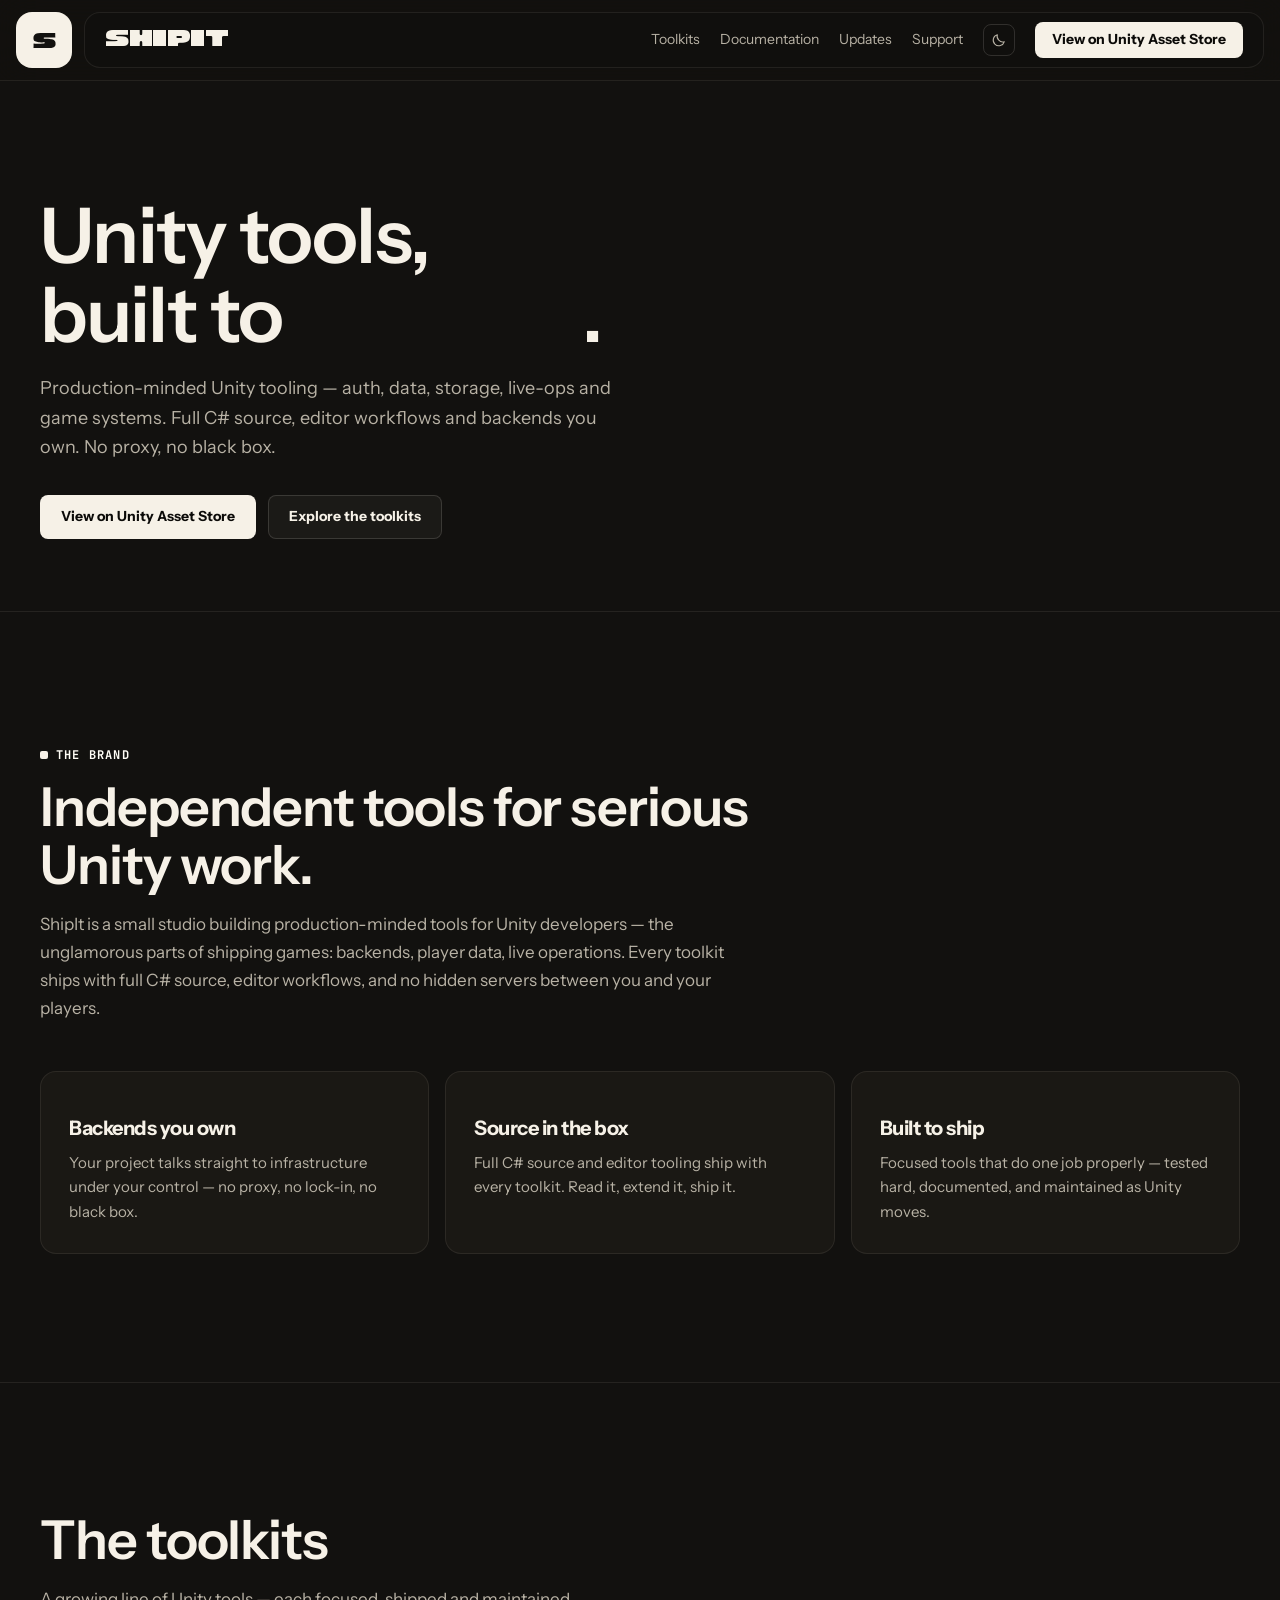
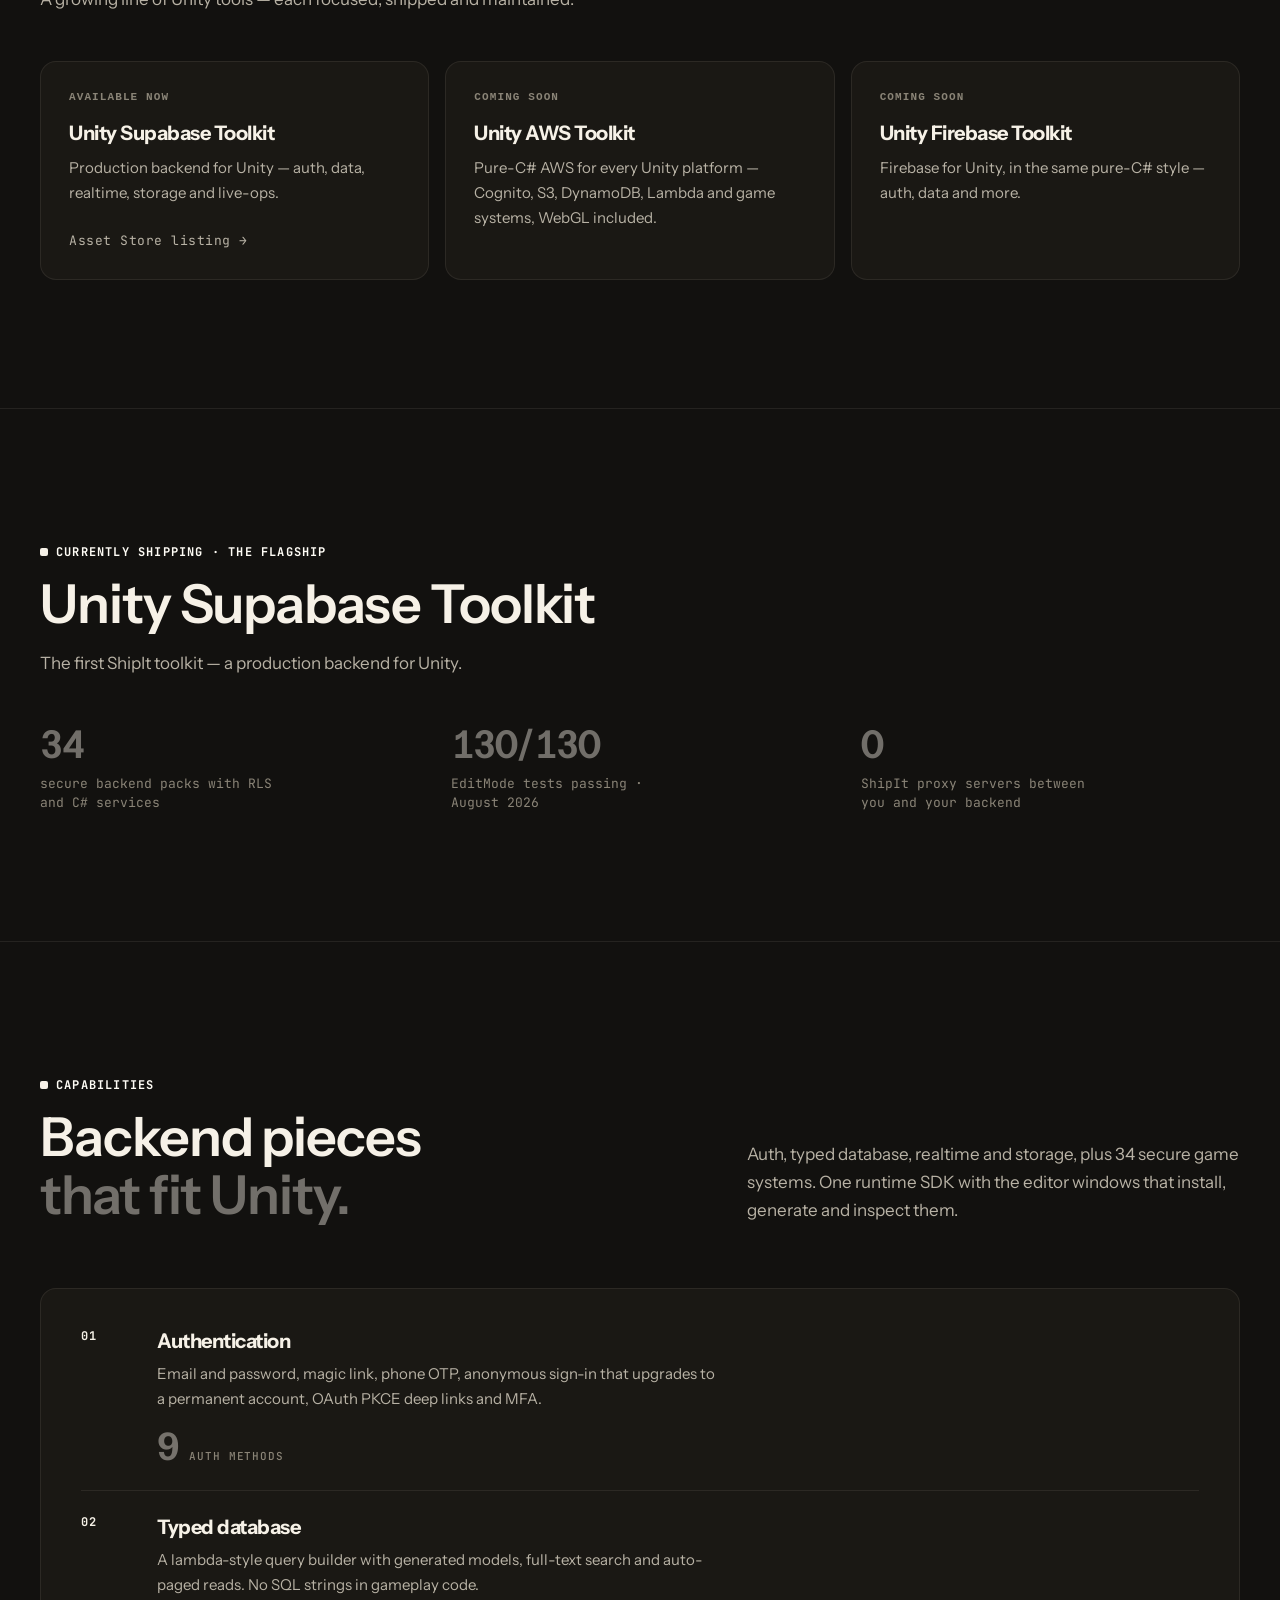
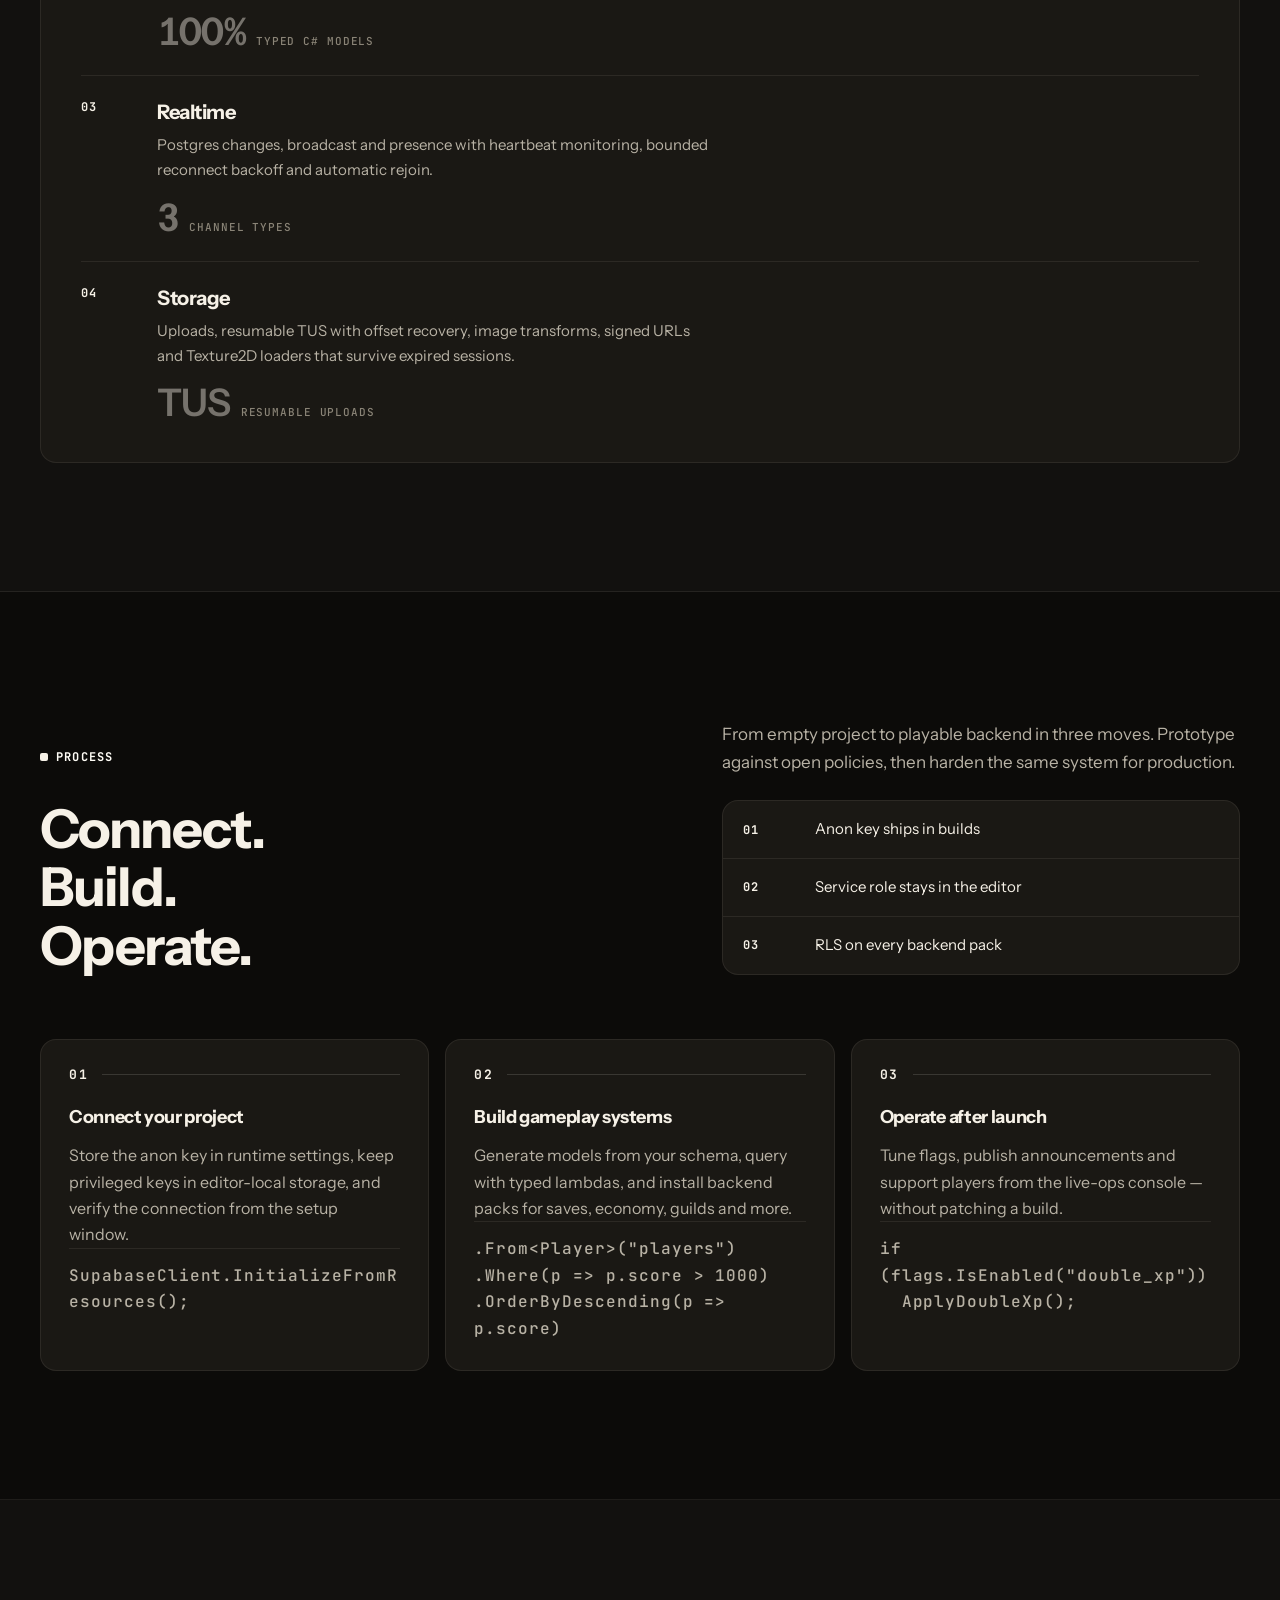
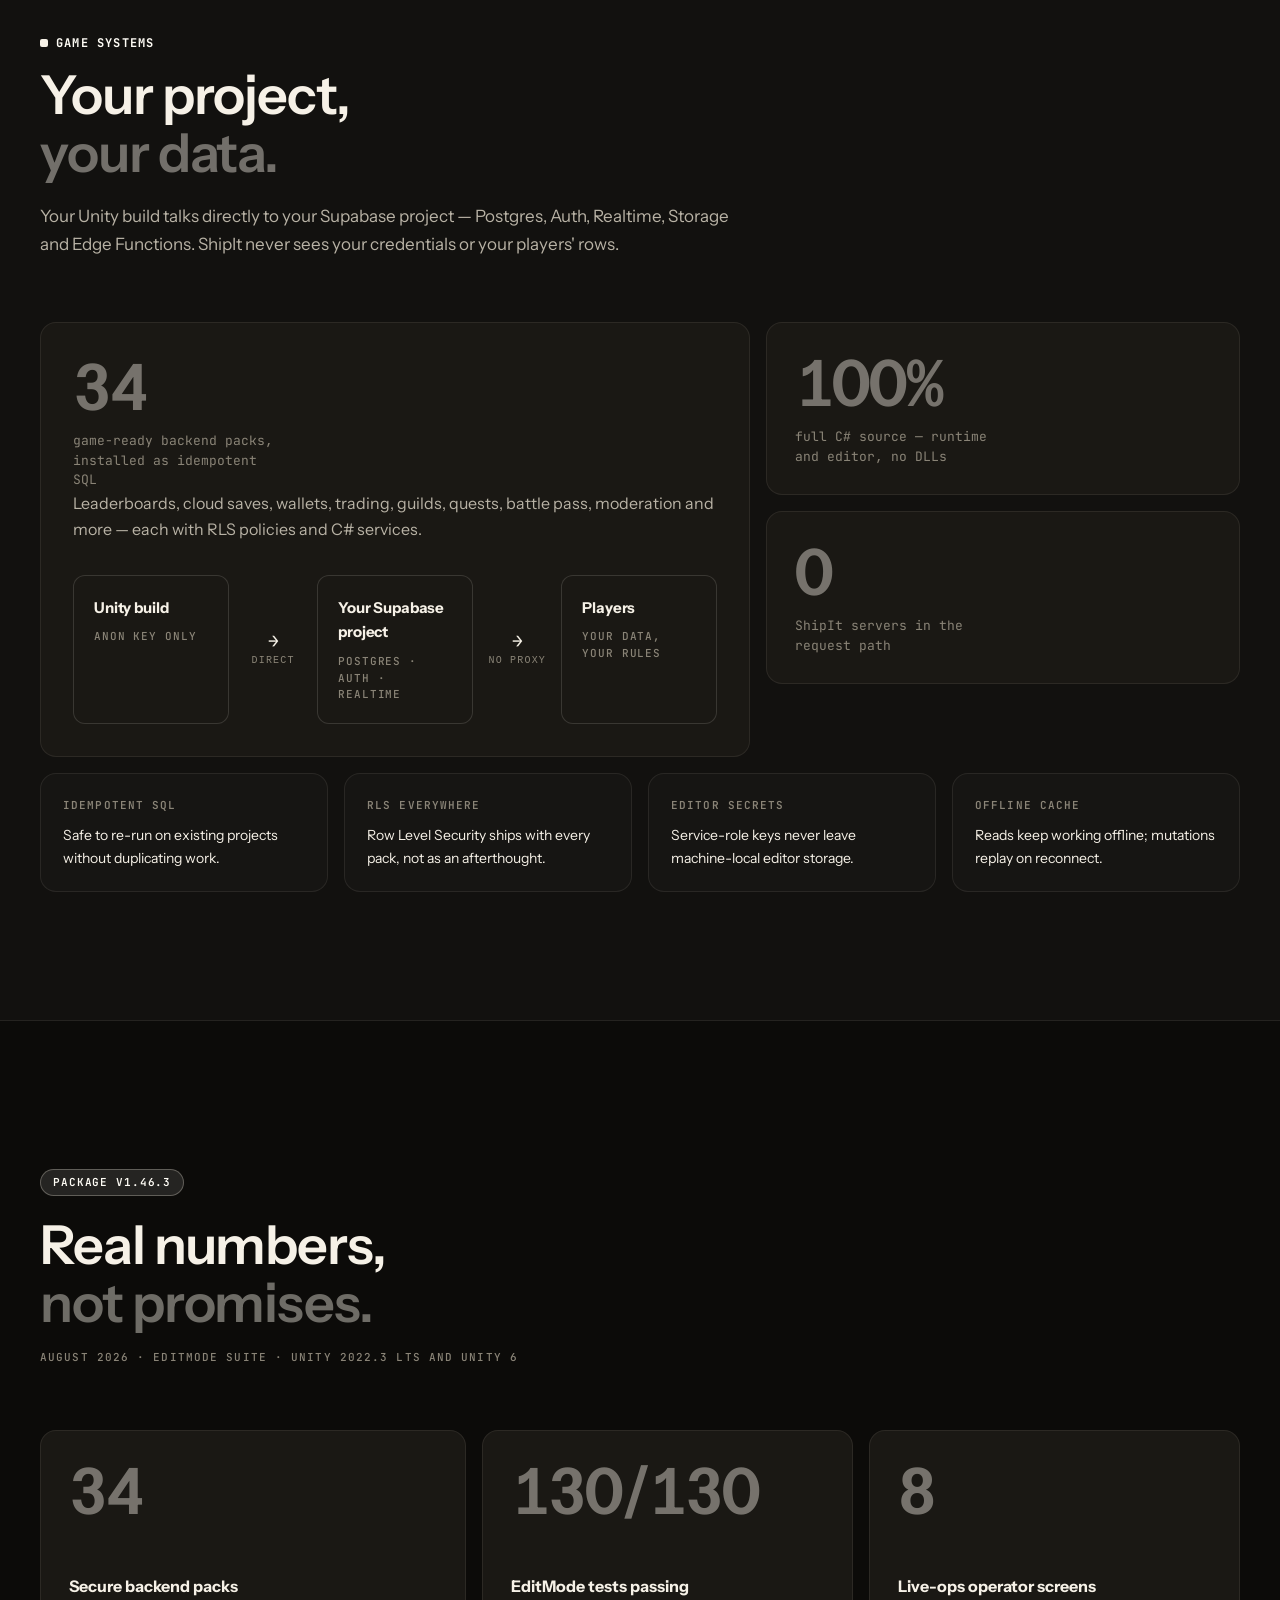
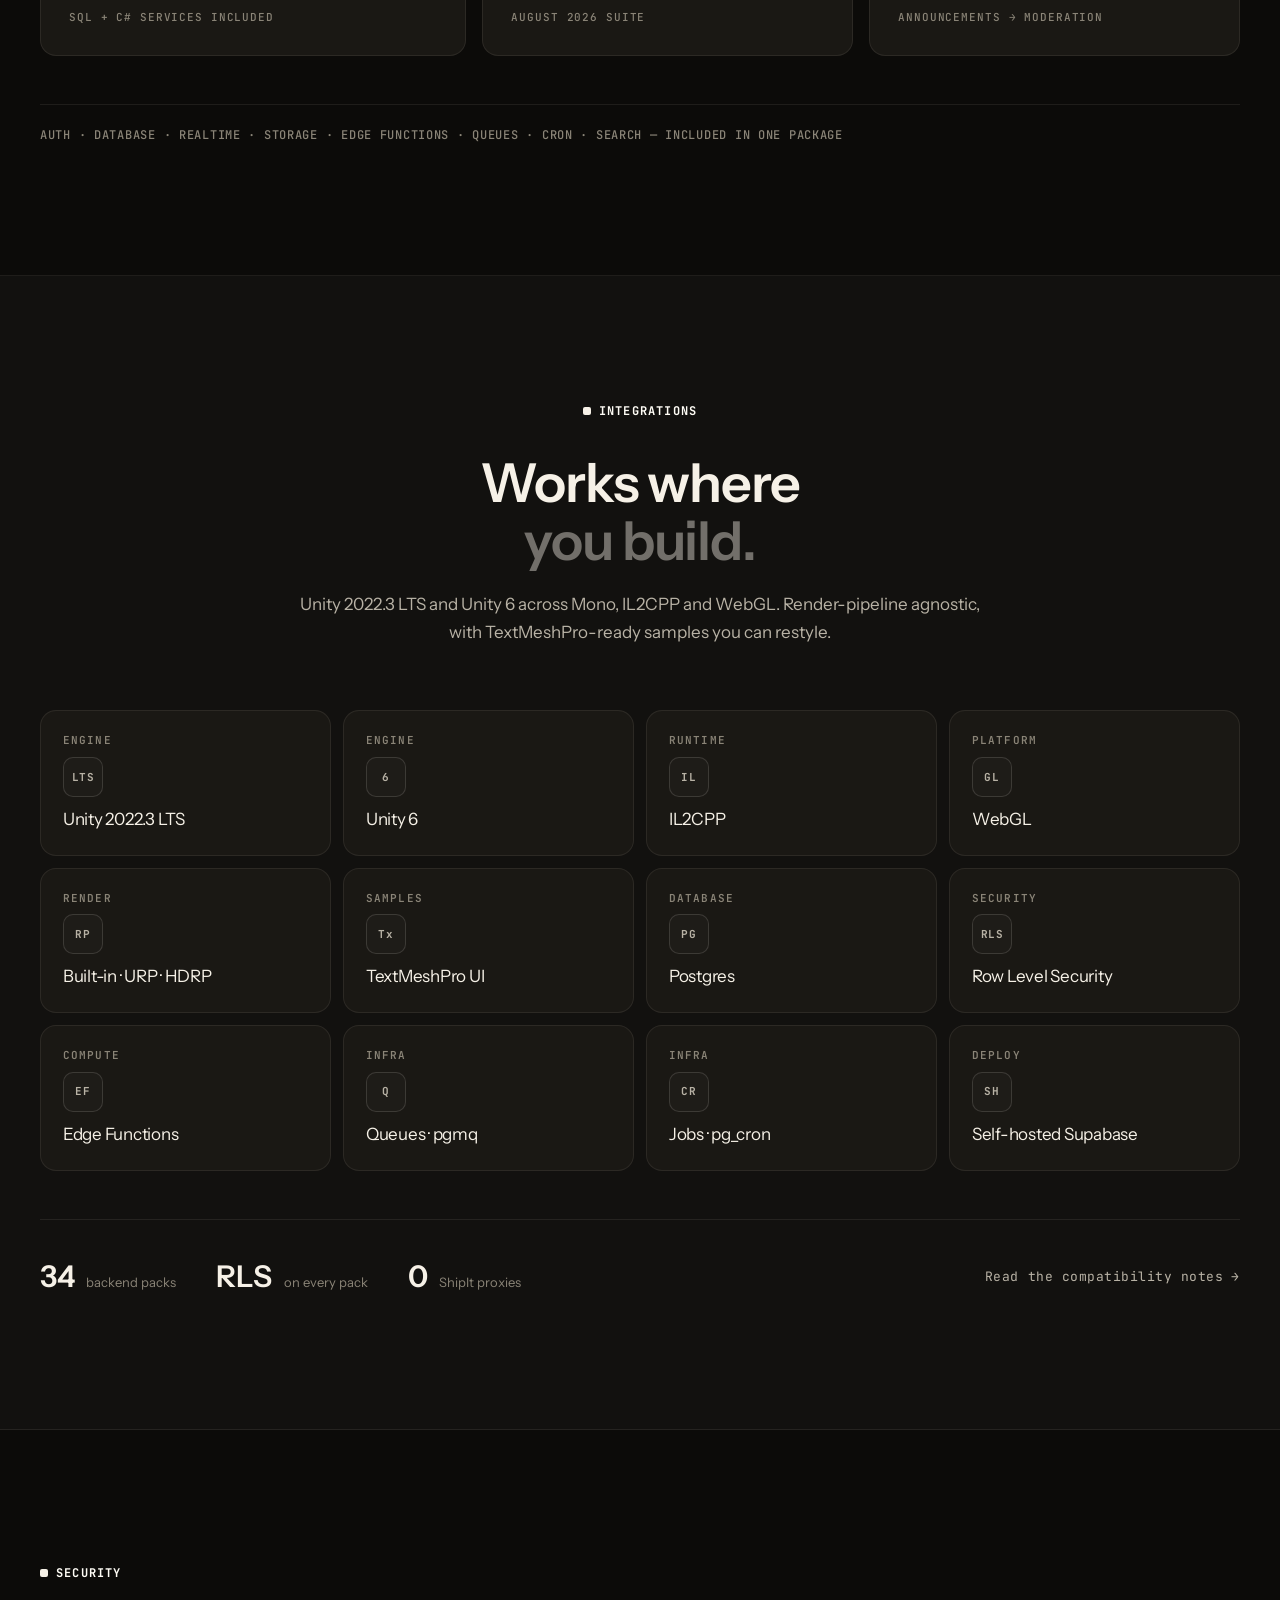
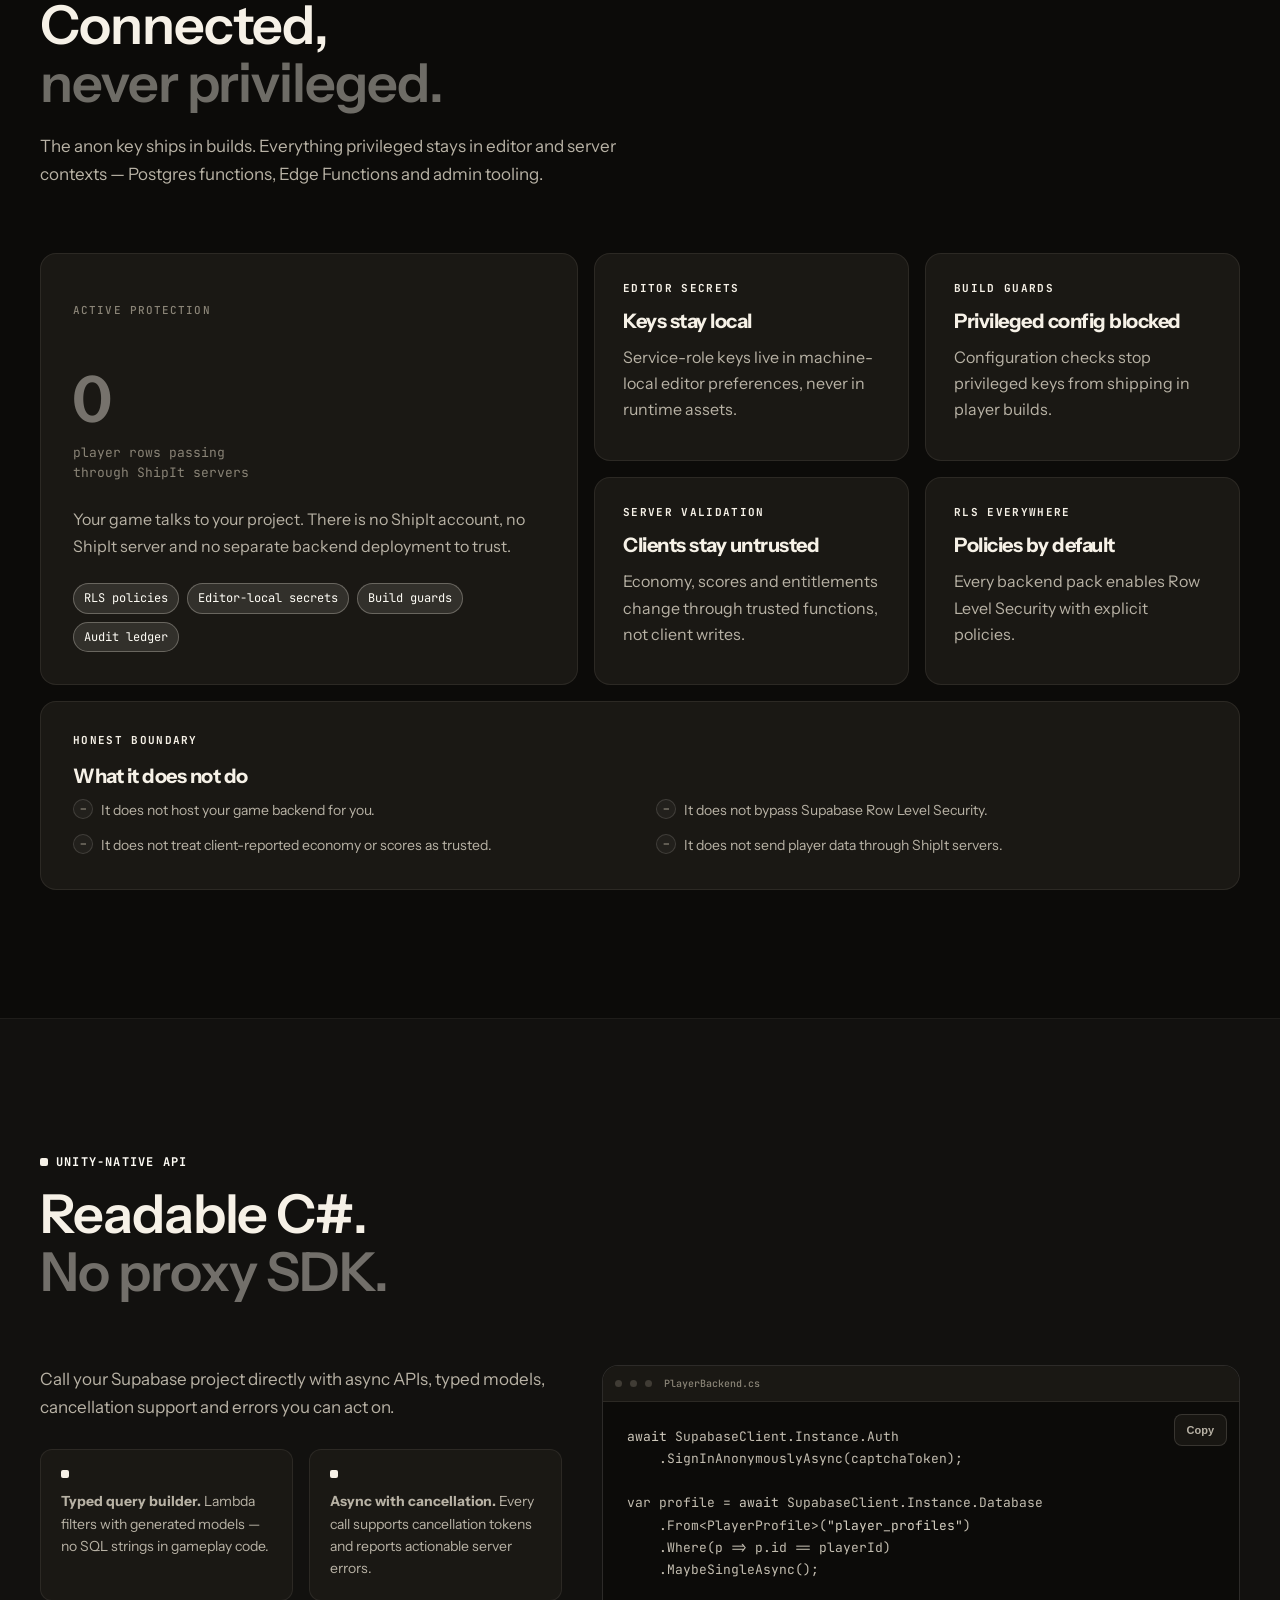
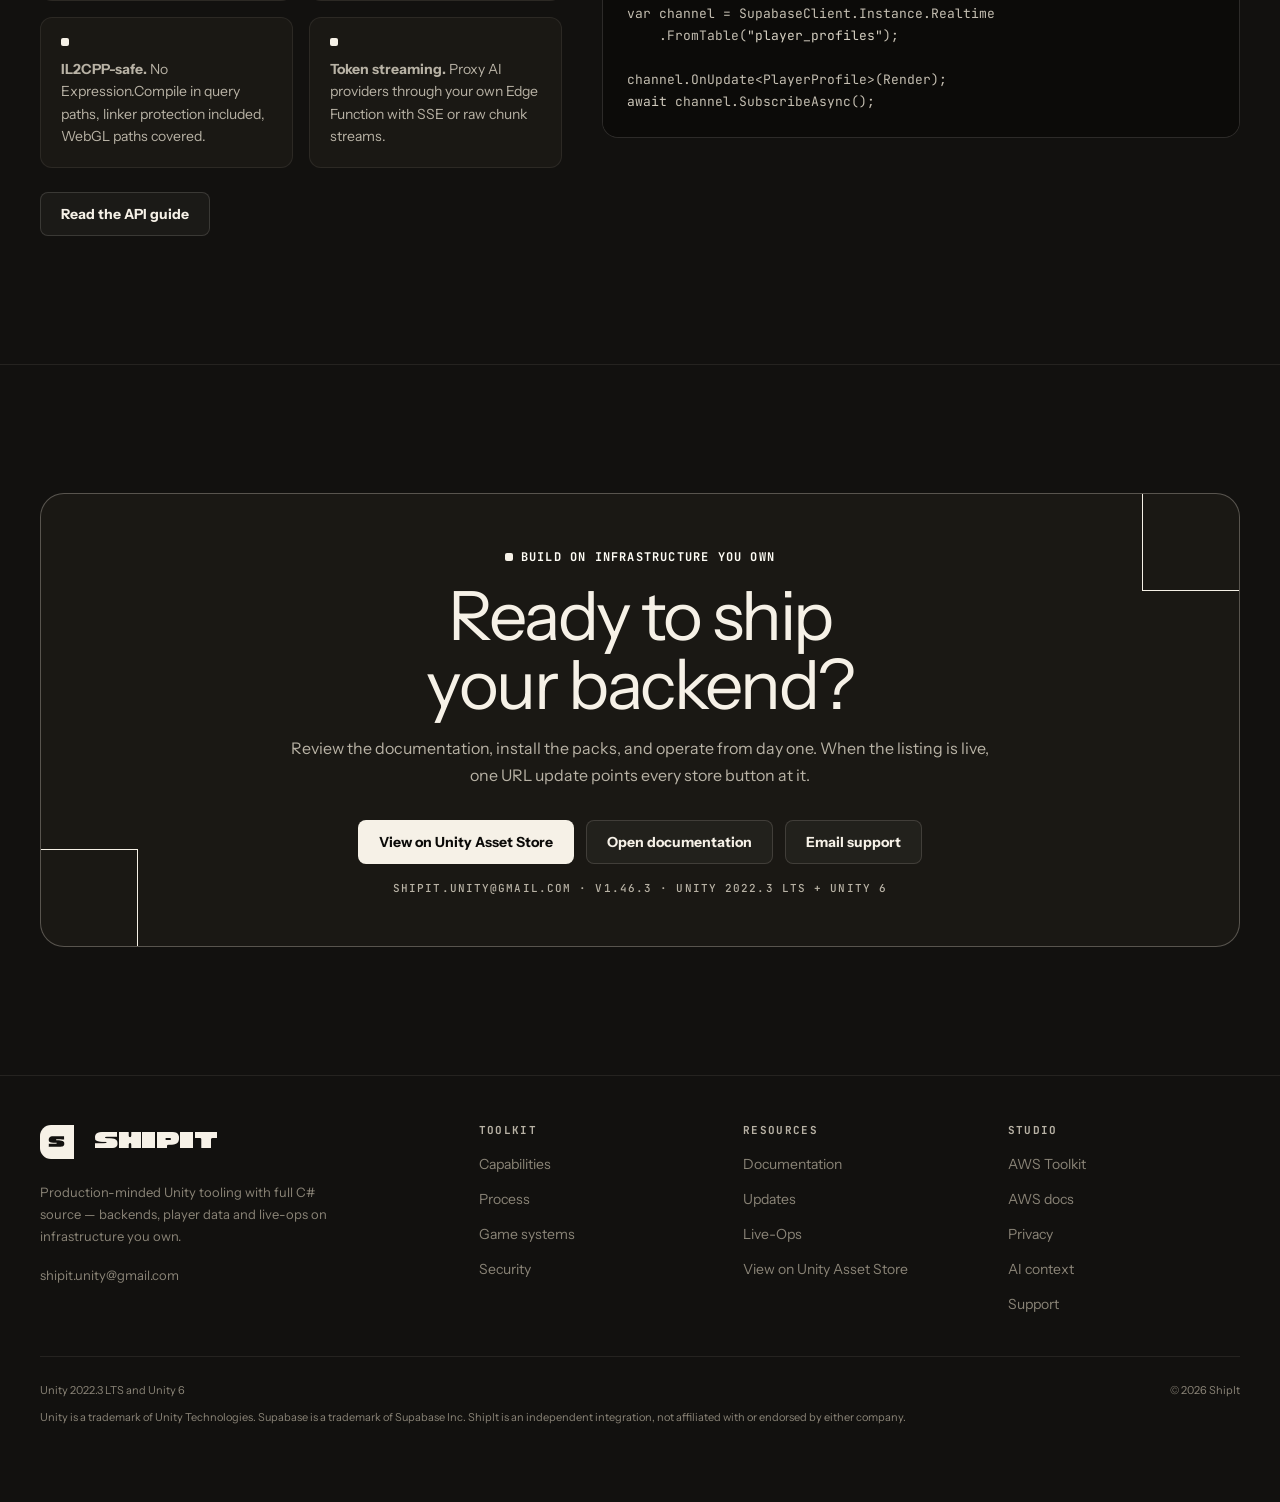
==== commit 22968616: "style(brand): widen mark-to-wordmark gap slightly (16px to 20px)" ====
--- a/index.html
+++ b/index.html
@@ -19,8 +19,8 @@
   <link rel="preconnect" href="https://fonts.gstatic.com" crossorigin />
   <link href="https://fonts.googleapis.com/css2?family=Instrument+Sans:ital,wght@0,400..700;1,400..700&family=Instrument+Serif:ital@0;1&family=JetBrains+Mono:wght@400;500;700&display=swap" rel="stylesheet" />
   <script>try{if(localStorage.getItem("shipit-theme")==="light")document.documentElement.setAttribute("data-theme","light")}catch(e){}</script>
-  <link rel="stylesheet" href="styles.css?v=20260941" />
-  <link rel="stylesheet" href="landing.css?v=20260941" />
+  <link rel="stylesheet" href="styles.css?v=20260942" />
+  <link rel="stylesheet" href="landing.css?v=20260942" />
   <script>
     /* Flag the entrance-motion hidden state before first paint; the
        fallback timeout guarantees content if landing-motion.js fails. */
--- a/styles.css
+++ b/styles.css
@@ -1 +1 @@
-:root{color-scheme: dark;--bg: #12110F;--bg-soft: #171510;--surface: #1A1814;--surface-raised: #201D18;--surface-soft: #262219;--code: #0C0B09;--line: rgba(246,241,231,.08);--line-strong: rgba(246,241,231,.14);--text: #F6F1E7;--muted: #B8B2A5;--quiet: #8A8477;--brand: #F6F1E7;--brand-hover: #FFFDF6;--brand-press: #EFE9DC;--brand-ink: #0B0A08;--brand-soft: rgba(246,241,231,.11);--brand-line: rgba(246,241,231,.28);--info: #CFC9BC;--warning: #D9D2C4;--danger: #C9C3B6;--accent: var(--brand);--accent-hover: var(--brand-hover);--accent-press: var(--brand-press);--accent-soft: var(--brand-soft);--accent-line: var(--brand-line);--accent-ink: var(--brand-ink);--nav-bg: rgba(18,17,15,.84);--nav-glass: rgba(18,17,15,.72);--pill-bg: rgba(18,17,15,.82);--panel-bg: rgba(18,17,15,.98);--control-bg: rgba(26,24,20,.94);--atmosphere: rgba(246,241,231,.08);--grid-ink: rgba(246,241,231,.018);--grid-line: rgba(246,241,231,.05);--glass-soft: rgba(246,241,231,.04);--glass: rgba(246,241,231,.08);--glass-strong: rgba(246,241,231,.06);--overlay-faint: rgba(246,241,231,.02);--overlay-soft: rgba(246,241,231,.025);--overlay: rgba(246,241,231,.035);--overlay-strong: rgba(246,241,231,.015);--overlay-raised: rgba(246,241,231,.014);--ink-2: #BCB6A9;--ink-3: #C4BEB1;--ink-code: #D8D2C5;--gradient-ink: #E8E1D3;--tok-key: #CFC9BC;--tok-string: #D6D0C2;--tok-type: #C4BEB1;--dot: #403C35;--mark-bg: #F6F1E7;--mark-svg: url("assets/brand/shipit-mark.svg");--font-display: "Instrument Sans",Inter,ui-sans-serif,-apple-system,BlinkMacSystemFont,"Segoe UI",sans-serif;--font-sans: "Instrument Sans",Inter,ui-sans-serif,-apple-system,BlinkMacSystemFont,"Segoe UI",sans-serif;--font-mono: "JetBrains Mono",ui-monospace,"SFMono-Regular",Consolas,monospace;--ease-out: cubic-bezier(.22,1,.36,1);--radius-sm: 8px;--radius: 16px;--radius-lg: 24px;}*{box-sizing: border-box}[hidden]{display: none !important}html{scroll-behavior: smooth;background: var(--bg)}body{margin: 0;min-width: 320px;color: var(--text);background: var(--bg);font-family: "Instrument Sans",Inter,ui-sans-serif,-apple-system,BlinkMacSystemFont,"Segoe UI",sans-serif;font-size: 16px;line-height: 1.65;-webkit-font-smoothing: antialiased;text-rendering: optimizeLegibility}img{display: block;max-width: 100%;height: auto}a{color: inherit;text-decoration: none}a:hover{color: var(--brand-hover)}button,a,summary{-webkit-tap-highlight-color: transparent}:focus-visible{outline: 3px solid var(--info);outline-offset: 3px}.skip-link{position: fixed;top: 8px;left: 8px;z-index: 100;padding: 8px 12px;border-radius: var(--radius-sm);background: var(--text);color: var(--bg);font-weight: 700;transform: translateY(-160%)}.skip-link:focus{transform: translateY(0)}.shell{width: min(1200px,calc(100% - 48px));margin-inline: auto}.site-nav{position: sticky;top: 0;z-index: 40;display: flex;align-items: center;justify-content: center;gap: 12px;border-bottom: 1px solid var(--line);background: var(--nav-glass);backdrop-filter: blur(20px);-webkit-backdrop-filter: blur(20px)}.nav-inner{width: min(1200px,calc(100% - 32px - 68px));min-height: 56px;display: flex;align-items: center;gap: 24px;margin: 12px 0;padding-inline: 20px;border: 1px solid var(--line);border-radius: 16px;background: var(--pill-bg)}.nav-mark{flex: 0 0 56px;width: 56px;height: 56px;margin: 12px 0;border-radius: 16px;background: var(--mark-bg) var(--mark-svg) center / 48% no-repeat}.nav-drop{position: relative;align-self: stretch;display: flex;align-items: center}.nav-drop-panel{position: absolute;top: calc(100% + 16px);left: 50%;transform: translateX(-50%);z-index: 6;width: max-content;min-width: 380px;max-width: calc(100vw - 32px);display: grid;gap: 2px;padding: 10px;border: 1px solid var(--line);border-radius: 16px;background: var(--surface);opacity: 0;visibility: hidden;transition: opacity .16s var(--ease-out),visibility .16s var(--ease-out)}.nav-drop-panel::before{position: absolute;left: 0;right: 0;top: -18px;height: 18px;content: ""}.nav-drop:hover .nav-drop-panel,.nav-drop:focus-within .nav-drop-panel{opacity: 1;visibility: visible}.nav-drop-row{display: flex;flex-wrap: nowrap;align-items: center;justify-content: space-between;gap: 16px;padding: 8px 10px;border-radius: 10px}.nav-drop-row:hover{background: var(--overlay-soft)}.nav-drop-name{flex: 0 0 auto;font-size: 13px;white-space: nowrap;color: var(--text)}.nav-drop-acts{flex: 0 0 auto;display: flex;align-items: center;gap: 6px;white-space: nowrap}.nav-drop-act{width: 28px;height: 28px;padding: 0;display: inline-flex;align-items: center;justify-content: center;border-radius: 8px;color: var(--muted);transition: background-color .16s var(--ease-out),color .16s var(--ease-out)}.nav-drop-act:hover{background: var(--overlay);color: var(--text)}.nav-drop-store{width: auto;height: auto;min-height: 30px;padding: 6px 14px;border: 1px solid transparent;border-radius: 8px;background: var(--brand);color: var(--brand-ink);font-family: var(--font-sans);font-size: 12px;font-weight: 680;letter-spacing: .01em;white-space: nowrap}.nav-drop-store:hover{background: var(--brand-hover);color: var(--brand-ink)}.nav-drop-soon{padding: 3px 9px;border: 1px solid var(--line);border-radius: 999px;color: var(--quiet);font: 600 10px/1.4 ui-monospace,"SFMono-Regular",Consolas,monospace;letter-spacing: .08em;text-transform: uppercase}.brand{display: inline-flex;align-items: center;gap: 16px;color: var(--text);font-weight: 700;letter-spacing: -.02em}.brand:hover{color: var(--text)}.brand-mark{width: 34px;height: 34px;flex: 0 0 34px;background: var(--mark-bg) var(--mark-svg) center / 56% no-repeat;border-radius: 11px 0 0 11px}.brand-product{color: var(--muted);font-weight: 520}.nav-links{margin-left: auto;display: flex;align-items: center;gap: 20px;color: var(--muted);font-size: 14px}.nav-links a:not(.button):not(.nav-drop-act){padding: 8px 0}.nav-links a[aria-current="page"]{color: var(--text)}.theme-toggle{width: 32px;height: 32px;display: inline-flex;align-items: center;justify-content: center;padding: 0;border: 1px solid var(--line-strong);border-radius: var(--radius-sm);background: transparent;color: var(--muted);cursor: pointer;transition: border-color .16s ease,color .16s ease}.theme-toggle:hover{border-color: var(--brand-line);color: var(--text)}.theme-toggle svg{display: block}.theme-toggle .icon-sun{display: none}:root[data-theme="light"] .theme-toggle .icon-moon{display: none}:root[data-theme="light"] .theme-toggle .icon-sun{display: block}.mobile-nav{display: none;margin-left: auto;position: relative}.mobile-nav summary{min-width: 72px;min-height: 44px;display: flex;align-items: center;justify-content: center;padding: 0 14px;border: 1px solid var(--line-strong);border-radius: var(--radius-sm);background: var(--surface);color: var(--text);font-size: 14px;font-weight: 700;cursor: pointer;list-style: none}.mobile-nav summary::-webkit-details-marker{display: none}.mobile-nav[open] summary{border-color: var(--brand-line);background: var(--surface-raised)}.mobile-nav-panel{position: absolute;top: calc(100% + 8px);right: 0;width: min(280px,calc(100vw - 32px));display: grid;gap: 4px;padding: 8px;border: 1px solid var(--line-strong);border-radius: 12px;background: var(--panel-bg);}.mobile-nav-panel a:not(.button){min-height: 44px;display: flex;align-items: center;padding: 0 12px;border-radius: var(--radius-sm);color: var(--muted)}.mobile-nav-panel a:hover,.mobile-nav-panel a[aria-current="page"]{background: var(--brand-soft);color: var(--text)}.mobile-nav-panel .button{width: 100%;margin-top: 4px}.button{min-height: 44px;display: inline-flex;align-items: center;justify-content: center;gap: 8px;padding: 0 20px;border: 1px solid transparent;border-radius: var(--radius-sm);background: var(--brand);color: var(--brand-ink);font: inherit;font-size: 14px;font-weight: 760;cursor: pointer;transition: background-color .16s ease,border-color .16s ease,transform .16s ease}.button:hover{color: var(--brand-ink);background: var(--brand-hover);transform: translateY(-1px)}.button:active{transform: translateY(0);background: var(--brand-press)}.button[disabled],.button[aria-disabled="true"]{cursor: not-allowed;opacity: .48;transform: none}.button.secondary{border-color: var(--line-strong);background: var(--glass-soft);color: var(--text)}.button.secondary:hover{background: var(--glass);color: var(--text)}.button.secondary:active{background: var(--glass-strong)}.button.small{min-height: 36px;padding-inline: 16px}.hero{padding: 80px 0 64px;overflow: hidden}.hero-grid{display: grid;grid-template-columns: repeat(12,minmax(0,1fr));gap: 24px;align-items: center}.hero-copy-block{grid-column: span 5;padding-right: 24px}.hero-visual{grid-column: span 7}.eyebrow,.section-label{display: inline-flex;align-items: center;gap: 8px;color: var(--brand-hover);font: 700 12px/1.2 ui-monospace,"SFMono-Regular",Consolas,monospace;letter-spacing: .1em;text-transform: uppercase}.eyebrow::before,.section-label::before{width: 8px;height: 8px;border-radius: 2px;background: var(--brand);content: ""}.hero h1{max-width: 720px;margin: 24px 0 20px;font-size: clamp(48px,5.7vw,76px);font-weight: 680;letter-spacing: -.055em;line-height: 1}.gradient-text{color: var(--gradient-ink)}.hero-copy{max-width: 640px;margin: 0;color: var(--muted);font-size: 18px;line-height: 1.65}.hero-actions{display: flex;flex-wrap: wrap;gap: 12px;margin-top: 32px}.micro-proof{display: grid;gap: 8px;margin-top: 24px;color: var(--quiet);font-size: 13px}.micro-proof span{display: flex;align-items: center;gap: 8px}.micro-proof span::before{width: 6px;height: 6px;flex: 0 0 6px;border-radius: 50%;background: var(--brand);content: ""}.product-shot{margin: 0;overflow: hidden;border: 1px solid var(--line-strong);border-radius: var(--radius);background: var(--surface);}.hero-shot{transform: none}.product-shot img{width: 100%;height: auto;background: var(--surface)}.product-shot figcaption{padding: 12px 16px;border-top: 1px solid var(--line);color: var(--quiet);font-size: 12px}.proof-strip{border-block: 1px solid var(--line);background: var(--overlay-strong)}.proof-grid{display: grid;grid-template-columns: repeat(4,1fr)}.proof-item{padding: 24px;border-right: 1px solid var(--line)}.proof-item:first-child{padding-left: 0}.proof-item:last-child{border-right: 0}.proof-value{display: block;color: var(--text);font-size: 24px;font-weight: 680;letter-spacing: -.03em}.proof-label{display: block;margin-top: 4px;color: var(--quiet);font-size: 12px}.section{padding: 96px 0;border-bottom: 1px solid var(--line)}.section-compact{padding: 72px 0}.section-tinted{background: var(--overlay-raised)}.section-label{margin-bottom: 16px}.section-heading{max-width: 800px;margin: 0;font-size: clamp(36px,4.2vw,56px);font-weight: 650;letter-spacing: -.045em;line-height: 1.08}.section-lead{max-width: 700px;margin: 20px 0 0;color: var(--muted);font-size: 17px}.split-panel{display: grid;grid-template-columns: minmax(0,1.1fr) minmax(320px,.9fr);gap: 40px;align-items: center}.split-panel.reverse{grid-template-columns: minmax(320px,.85fr) minmax(0,1.15fr)}.decision-card{padding: 28px;border: 1px solid var(--line);border-radius: var(--radius);background: var(--surface);}.decision-card h3{margin: 0 0 16px;font-size: 20px;letter-spacing: -.025em}.check-list{display: grid;gap: 12px;margin: 0;padding: 0;list-style: none}.check-list li{display: grid;grid-template-columns: 18px 1fr;gap: 10px;color: var(--muted);font-size: 14px}.check-list li::before{width: 18px;height: 18px;display: grid;place-items: center;border: 1px solid var(--brand-line);border-radius: 50%;background: var(--brand-soft);color: var(--brand);content: "✓";font-size: 11px;font-weight: 800;line-height: 1}.muted-checks li::before{border-color: var(--line-strong);background: var(--overlay);color: var(--quiet);content: "–"}.release-list{margin-top: 48px;border-top: 1px solid var(--line-strong)}.release-row{display: grid;grid-template-columns: 96px minmax(0,1fr) minmax(280px,.8fr);gap: 32px;align-items: start;padding: 32px 0;border-bottom: 1px solid var(--line)}.release-index{color: var(--brand);font: 700 12px/1.4 ui-monospace,"SFMono-Regular",Consolas,monospace}.release-row h3{margin: -4px 0 8px;font-size: 22px;letter-spacing: -.025em}.release-row p{margin: 0;color: var(--muted);font-size: 14px}.release-code{overflow: auto;padding: 16px;border: 1px solid var(--line);border-radius: var(--radius-sm);background: var(--code);color: var(--ink-2);font: 12px/1.65 ui-monospace,"SFMono-Regular",Consolas,monospace}.tour-grid{display: grid;grid-template-columns: repeat(12,minmax(0,1fr));gap: 24px;margin-top: 48px}.tour-card{grid-column: span 6;margin: 0;overflow: hidden;border: 1px solid var(--line);border-radius: var(--radius);background: var(--surface);}.tour-card.wide{grid-column: span 12}.tour-card-link{aspect-ratio: 16 / 10;display: grid;place-items: center;overflow: hidden;background: var(--bg-soft)}.tour-card.wide .tour-card-link{aspect-ratio: 16 / 7.2}.tour-card-link:hover{}.tour-card img{width: 100%;height: 100%;object-fit: contain;object-position: top left;border-bottom: 1px solid var(--line);background: var(--bg-soft)}.tour-card figcaption{padding: 20px}.tour-card strong{display: block;font-size: 17px}.tour-card span{display: block;margin-top: 4px;color: var(--muted);font-size: 13px}.bento{display: grid;grid-template-columns: repeat(12,minmax(0,1fr));gap: 16px;margin-top: 48px}.bento-card{grid-column: span 5;padding: 28px;border: 1px solid var(--line);border-radius: var(--radius);background: var(--surface);}.bento-card.large{grid-column: span 7;grid-row: span 2}.bento-card h3{margin: 0 0 8px;font-size: 20px;letter-spacing: -.025em}.bento-card p{max-width: 560px;margin: 0;color: var(--muted);font-size: 14px}.pack-cloud{display: flex;flex-wrap: wrap;gap: 8px;margin-top: 24px}.pack-cloud span{padding: 6px 10px;border: 1px solid var(--line);border-radius: 999px;background: var(--overlay-soft);color: var(--muted);font-size: 11px}.assurance-list{display: grid;gap: 12px;margin: 20px 0 0;padding: 0;list-style: none}.assurance-list li{display: grid;grid-template-columns: 8px 1fr;gap: 12px;color: var(--muted);font-size: 13px}.assurance-list li::before{width: 8px;height: 8px;margin-top: 7px;border-radius: 2px;background: var(--brand);content: ""}.workflow-grid{display: grid;grid-template-columns: repeat(3,1fr);gap: 16px;margin-top: 48px}.workflow-grid article{min-height: 210px;padding: 24px;border: 1px solid var(--line);border-radius: var(--radius);background: var(--surface);}.workflow-grid article > span{color: var(--brand);font: 740 12px/1 ui-monospace,"SFMono-Regular",Consolas,monospace;letter-spacing: .12em}.workflow-grid h3{margin: 28px 0 8px;font-size: 18px;letter-spacing: -.02em}.workflow-grid p{margin: 0;color: var(--muted);font-size: 14px}.trust-grid,.hardening-grid{display: grid;grid-template-columns: repeat(3,1fr);gap: 16px;margin-top: 48px}.trust-grid article,.hardening-grid article{padding: 28px;border: 1px solid var(--line);border-radius: var(--radius);background: var(--surface);}.trust-grid strong{display: block;font-size: 18px}.trust-grid p,.hardening-grid p{margin: 10px 0 0;color: var(--muted);font-size: 14px}.compatibility-panel{display: grid;grid-template-columns: repeat(2,minmax(0,1fr));gap: 16px;margin-top: 16px}.compatibility-panel > div{padding: 22px;border: 1px solid var(--line);border-radius: var(--radius);background: var(--overlay-faint)}.compatibility-panel strong{display: block;font-size: 16px}.compatibility-panel p{margin: 8px 0 0;color: var(--muted);font-size: 14px}.hardening-grid{grid-template-columns: repeat(4,1fr)}.hardening-grid article > span{color: var(--brand);font: 700 11px/1.2 ui-monospace,"SFMono-Regular",Consolas,monospace;letter-spacing: .1em}.hardening-grid h3{margin: 16px 0 0;font-size: 18px;letter-spacing: -.02em}.code-showcase{display: grid;grid-template-columns: repeat(12,minmax(0,1fr));gap: 24px;align-items: center}.code-showcase > div:first-child{grid-column: span 5;padding-right: 24px}.code-window{grid-column: span 7;overflow: hidden;border: 1px solid var(--line-strong);border-radius: var(--radius);background: var(--code);}.window-bar{min-height: 36px;display: flex;align-items: center;gap: 8px;padding: 0 12px;border-bottom: 1px solid var(--line);background: var(--surface)}.window-dot{width: 7px;height: 7px;border-radius: 50%;background: var(--dot)}.window-title{margin-left: 4px;color: var(--quiet);font: 500 10px/1 ui-monospace,"SFMono-Regular",Consolas,monospace}.code-window pre{margin: 0;padding: 24px;border: 0;border-radius: 0}.tok-key{color: var(--tok-key)}.tok-string{color: var(--tok-string)}.tok-type{color: var(--ink-3)}.cta-panel{position: relative;overflow: hidden;padding: 56px;border: 1px solid var(--brand-line);border-radius: var(--radius-lg);background: var(--surface)}.cta-panel h2{max-width: 760px;margin: 0;font-size: clamp(36px,5vw,56px);letter-spacing: -.05em;line-height: 1.06}.cta-panel p{max-width: 680px;margin: 16px 0 0;color: var(--muted)}.page-hero{padding: 80px 0 64px}.page-hero h1{max-width: 880px;margin: 20px 0 16px;font-size: clamp(48px,6vw,72px);font-weight: 660;letter-spacing: -.055em;line-height: 1}.page-hero > .shell > p{max-width: 760px;margin: 0;color: var(--muted);font-size: 18px}.preview-disclosure{margin-top: 24px;color: var(--quiet);font-size: 12px}.dashboard-preview{margin: 40px 0 0;overflow: hidden;border: 1px solid var(--line-strong);border-radius: var(--radius);background: var(--surface);}.ops-ui{min-height: 456px;display: grid;grid-template-columns: 184px 1fr}.ops-sidebar{padding: 20px 12px;border-right: 1px solid var(--line);background: var(--bg-soft)}.ops-sidebar strong{display: block;padding: 0 12px 16px;font-size: 12px}.ops-sidebar span{display: block;padding: 8px 12px;border-radius: var(--radius-sm);color: var(--quiet);font-size: 11px}.ops-sidebar span.active{background: var(--brand-soft);color: var(--text)}.ops-content{min-width: 0;padding: 28px}.ops-title{display: flex;align-items: flex-start;justify-content: space-between;gap: 20px}.ops-title h3{margin: 0;font-size: 19px}.ops-title p{margin: 4px 0 0;color: var(--quiet);font-size: 11px}.ops-preview-badge{padding: 7px 10px;border: 1px solid var(--brand-line);border-radius: var(--radius-sm);background: var(--brand-soft);color: var(--brand-hover);font-size: 10px;font-weight: 700;letter-spacing: .05em;text-transform: uppercase}.ops-stats{display: grid;grid-template-columns: repeat(4,1fr);gap: 12px;margin-top: 24px}.ops-stat{padding: 16px;border: 1px solid var(--line);border-radius: var(--radius-sm);background: var(--surface-raised)}.ops-stat small{display: block;color: var(--quiet);font-size: 9px;letter-spacing: .08em;text-transform: uppercase}.ops-stat strong{display: block;margin-top: 8px;font: 680 18px/1.2 ui-monospace,"SFMono-Regular",Consolas,monospace}.ops-table{margin-top: 16px;overflow: hidden;border: 1px solid var(--line);border-radius: var(--radius-sm)}.ops-table-row{display: grid;grid-template-columns: 1fr 120px 96px;gap: 12px;padding: 12px 16px;border-top: 1px solid var(--line);color: var(--muted);font-size: 11px}.ops-table-row:first-child{border-top: 0;color: var(--quiet);font-size: 9px;letter-spacing: .08em;text-transform: uppercase}.ops-table-row b{color: var(--text);font-weight: 560}.ops-table-row em{color: var(--brand);font-style: normal;text-align: right}.dashboard-preview > figcaption{padding: 14px 18px;border-top: 1px solid var(--line);color: var(--quiet);font-size: 12px}.ops-model-grid{display: grid;grid-template-columns: repeat(3,1fr);gap: 16px;margin-top: 40px}.ops-model-grid article{padding: 24px;border: 1px solid var(--line);border-radius: var(--radius);background: var(--surface);}.ops-model-grid strong{display: block;font-size: 17px}.ops-model-grid p{margin: 10px 0 0;color: var(--muted);font-size: 14px}.feature-lines{display: grid;grid-template-columns: repeat(3,1fr);margin-top: 48px;border-top: 1px solid var(--line-strong)}.feature-line{padding: 28px 24px 28px 0;border-bottom: 1px solid var(--line)}.feature-line:not(:nth-child(3n+1)){padding-left: 24px;border-left: 1px solid var(--line)}.feature-line h3{margin: 0 0 8px;font-size: 16px}.feature-line p{margin: 0;color: var(--muted);font-size: 13px}.boundary{display: grid;grid-template-columns: 184px 1fr;gap: 32px;padding: 28px;border: 1px solid var(--brand-line);border-radius: var(--radius);background: var(--brand-soft)}.boundary strong{color: var(--brand-hover);font: 700 11px/1.4 ui-monospace,"SFMono-Regular",Consolas,monospace;letter-spacing: .1em;text-transform: uppercase}.boundary p{margin: 0;color: var(--muted)}.docs-hero{padding: 48px 0 36px;border-bottom: 1px solid var(--line)}.docs-hero h1{max-width: 840px;margin: 16px 0 12px;font-size: clamp(38px,4.6vw,52px);font-weight: 660;letter-spacing: -.05em;line-height: 1.04}.docs-hero p{max-width: 760px;margin: 0;color: var(--muted);font-size: 16px}.docs-toolkit{display: flex;flex-wrap: wrap;align-items: center;gap: 10px;margin-top: 24px}.docs-toolkit label{color: var(--quiet);font: 600 11px/1.2 ui-monospace,"SFMono-Regular",Consolas,monospace;letter-spacing: .1em;text-transform: uppercase}.docs-toolkit-control{position: relative;display: inline-flex;align-items: center}.docs-toolkit-control::after{position: absolute;right: 14px;width: 7px;height: 7px;border-right: 1.5px solid var(--quiet);border-bottom: 1.5px solid var(--quiet);content: "";transform: rotate(45deg) translateY(-2px);pointer-events: none}.docs-toolkit select{min-height: 40px;padding: 0 38px 0 14px;border: 1px solid var(--line-strong);border-radius: 10px;background: var(--surface);color: var(--text);font: inherit;font-size: 14px;appearance: none;-webkit-appearance: none;cursor: pointer}.docs-toolkit select:hover{border-color: var(--brand-line)}.docs-toolkit-control:hover::after{border-color: var(--text)}.docs-search{position: relative;max-width: 680px;margin-top: 24px}.docs-search label{display: block;margin-bottom: 8px;color: var(--text);font-size: 13px;font-weight: 700}.docs-search input{width: 100%;min-height: 48px;padding: 0 16px;border: 1px solid var(--line-strong);border-radius: 10px;outline: 0;background: var(--surface);color: var(--text);font: inherit}.docs-search input::placeholder{color: var(--quiet)}.docs-search input:focus{border-color: var(--brand-line);}.docs-search-results{position: absolute;z-index: 30;top: calc(100% + 8px);width: 100%;overflow: hidden;padding: 8px;border: 1px solid var(--line-strong);border-radius: 10px;background: var(--panel-bg);}.docs-search-results a{min-height: 44px;display: flex;align-items: center;padding: 0 12px;border-radius: 8px;color: var(--muted);font-size: 14px}.docs-search-results a:hover{background: var(--brand-soft);color: var(--text)}.docs-search-empty{margin: 0;padding: 12px;color: var(--quiet);font-size: 13px}.docs-quicklinks{display: flex;flex-wrap: wrap;gap: 8px;margin-top: 24px}.docs-quicklinks a{padding: 7px 12px;border: 1px solid var(--line);border-radius: 999px;background: var(--overlay-soft);color: var(--ink-2);font-size: 12px}.docs-quicklinks a:hover{border-color: var(--brand-line);color: var(--brand-hover)}.docs-prereq-grid{display: grid;grid-template-columns: repeat(3,1fr);gap: 12px;margin-top: 18px}.docs-prereq-grid article{padding: 18px;border: 1px solid var(--line);border-radius: 12px;background: var(--surface)}.docs-prereq-grid strong{display: block;color: var(--text);font-size: 14px}.docs-prereq-grid p{margin: 8px 0 0;color: var(--muted);font-size: 13px}.layout{width: min(1200px,calc(100% - 48px));margin-inline: auto;display: grid;grid-template-columns: 248px minmax(0,1fr);gap: 48px}.docs-sidebar{position: sticky;top: 96px;align-self: start;height: calc(100vh - 96px);overflow: auto;padding: 40px 28px 64px 0;border-right: 1px solid var(--line);scrollbar-width: thin;scrollbar-color: var(--brand-line) transparent}.docs-sidebar details,.docs-sidebar nav{display: block}.docs-sidebar summary{display: none}.docs-sidebar h4{margin: 24px 0 8px;color: var(--quiet);font-size: 11px;letter-spacing: .12em;text-transform: uppercase}.docs-sidebar h4:first-child{margin-top: 0}.docs-sidebar a{display: block;margin-left: -12px;padding: 5px 12px;border-left: 2px solid transparent;color: var(--muted);font-size: 13px}.docs-sidebar a:hover{color: var(--brand-hover)}.docs-sidebar a[aria-current="location"]{border-left-color: var(--brand);background: var(--brand-soft);color: var(--text)}.doc-page main{min-width: 0;padding: 40px 0 96px}.doc-page main section{padding: 8px 0 40px;border-bottom: 1px solid var(--line);scroll-margin-top: 104px}.doc-page main section + section{padding-top: 32px}.doc-page main section:last-child{border-bottom: 0}.doc-page h2{margin: 0 0 12px;font-size: 27px;font-weight: 650;letter-spacing: -.025em;line-height: 1.2}.doc-page h3{margin: 28px 0 8px;font-size: 16px}.doc-page p,.doc-page li{color: var(--ink-2)}.doc-page p{max-width: 76ch}.doc-page .muted{color: var(--muted)}.doc-page ul,.doc-page ol{padding-left: 24px}.doc-page li + li{margin-top: 8px}code,pre{font-family: ui-monospace,"SFMono-Regular",Consolas,monospace}p code,li code,td code{padding: 2px 5px;border: 1px solid var(--line);border-radius: 6px;background: var(--surface-raised);color: var(--ink-code);font-size: .86em}pre{max-width: 100%;margin: 12px 0 0;overflow: auto;padding: 20px;border: 1px solid var(--line);border-radius: 12px;background: var(--code);color: var(--ink-3);font-size: 13px;line-height: 1.7}.note{margin-top: 16px;padding: 16px 18px;border: 1px solid var(--line);border-left: 3px solid var(--brand);border-radius: var(--radius-sm);background: var(--surface);color: var(--muted);font-size: 14px}.doc-figure{max-width: 760px;margin: 28px auto 12px;overflow: hidden;padding: 8px 8px 0;border: 1px solid var(--line);border-radius: 12px;background: var(--surface-raised);}.doc-figure-link{display: block;overflow: hidden;border: 1px solid var(--line);border-radius: 8px;background: var(--bg-soft)}.doc-figure-link:hover{border-color: var(--brand-line)}.doc-figure img{width: 100%;height: auto}.doc-figure figcaption{display: flex;align-items: center;justify-content: space-between;gap: 16px;padding: 12px 8px;color: var(--quiet);font-size: 12px}.doc-figure figcaption span:last-child{flex: 0 0 auto;color: var(--brand);font-weight: 700}.table-wrap{max-width: 100%;overflow-x: auto;margin-top: 16px;border: 1px solid var(--line);border-radius: 12px}table{width: 100%;border-collapse: collapse;font-size: 14px}th,td{padding: 10px 12px;border-bottom: 1px solid var(--line);text-align: left;vertical-align: top}th{background: var(--surface-raised);color: var(--text);font-weight: 650}td{color: var(--muted)}tr:last-child td{border-bottom: 0}.code-block{position: relative}.code-block pre{padding-right: 88px}.copy-button{position: absolute;top: 12px;right: 12px;z-index: 2;min-height: 32px;padding: 0 12px;border: 1px solid var(--line-strong);border-radius: var(--radius-sm);background: var(--control-bg);color: var(--muted);font: 700 11px/1 ui-sans-serif,-apple-system,BlinkMacSystemFont,"Segoe UI",sans-serif;cursor: pointer}.copy-button:hover{border-color: var(--brand-line);color: var(--text)}.copy-button:active{background: var(--surface-soft)}.copy-button[disabled]{cursor: wait;opacity: .6}.toast{position: fixed;right: 24px;bottom: 24px;z-index: 80;max-width: min(360px,calc(100% - 48px));padding: 12px 16px;border: 1px solid var(--brand-line);border-radius: var(--radius-sm);background: var(--surface-raised);color: var(--text);font-size: 13px;transform: translateY(16px);opacity: 0;pointer-events: none;transition: opacity .16s ease,transform .16s ease}.toast.visible{transform: translateY(0);opacity: 1}.store-hero{min-height: min(760px,calc(100vh - 96px));display: flex;align-items: center;padding: 88px 0 104px}.store-layout{display: grid;grid-template-columns: minmax(0,1.15fr) minmax(340px,.85fr);gap: 72px;align-items: center}.store-layout h1{max-width: 760px;margin: 20px 0 16px;font-size: clamp(48px,6vw,72px);letter-spacing: -.055em;line-height: 1}.store-layout > div > p{max-width: 680px;margin: 0;color: var(--muted);font-size: 18px}.store-card{display: grid;gap: 0;padding: 8px 24px;border: 1px solid var(--line-strong);border-radius: var(--radius);background: var(--surface);}.store-card > div{display: grid;gap: 4px;padding: 18px 0;border-bottom: 1px solid var(--line)}.store-card > div:last-of-type{border-bottom: 0}.store-card span{color: var(--quiet);font-size: 11px;letter-spacing: .08em;text-transform: uppercase}.store-card strong{font-size: 15px}.store-card p{margin: 0 -16px 8px;padding: 16px;border: 1px solid var(--brand-line);border-radius: 10px;background: var(--brand-soft);color: var(--muted);font-size: 13px}.legal-wrap{width: min(720px,calc(100% - 48px));margin-inline: auto;padding: 64px 0 96px}.legal-wrap h1{margin: 0 0 8px;font-size: clamp(42px,5vw,56px);letter-spacing: -.05em}.legal-wrap h2{margin: 40px 0 8px;font-size: 20px}.legal-wrap p,.legal-wrap li{color: var(--muted)}.legal-panel{margin: 32px 0;padding: 20px 24px;border: 1px solid var(--brand-line);border-radius: 12px;background: var(--brand-soft);color: var(--ink-2)}.error-page{min-height: 100vh;display: flex;flex-direction: column}.not-found{min-height: 0;flex: 1;display: grid;place-items: center;padding: 96px 0;text-align: center}.not-found h1{margin: 20px 0 8px;font-size: clamp(52px,8vw,88px);letter-spacing: -.06em}.not-found p{color: var(--muted)}.not-found-actions{justify-content: center}.site-footer{padding: 48px 0 64px;color: var(--quiet);font-size: 13px}.footer-grid{display: grid;grid-template-columns: 1fr auto;gap: 32px;align-items: start}.footer-links{display: flex;flex-wrap: wrap;gap: 20px}.legal{margin-top: 24px;display: flex;flex-wrap: wrap;justify-content: space-between;gap: 8px 24px;font-size: 11px;line-height: 1.7}@media (max-width: 1180px) and (min-width: 1001px){.nav-links{gap: 12px;font-size: 13px}}@media (max-width: 1000px){.nav-links{display: none}.mobile-nav{display: block}.hero-copy-block,.hero-visual,.code-showcase > div:first-child,.code-window{grid-column: span 12}.hero-grid,.code-showcase{row-gap: 48px}.hero-copy-block,.code-showcase > div:first-child{padding-right: 0}.split-panel,.split-panel.reverse{grid-template-columns: 1fr}.hero-shot{max-width: 800px;transform: none}.release-row{grid-template-columns: 80px 1fr}.release-code{grid-column: 2}.bento-card,.bento-card.large{grid-column: span 6;grid-row: auto}.trust-grid{grid-template-columns: 1fr}.workflow-grid,.docs-prereq-grid,.ops-model-grid{grid-template-columns: repeat(2,1fr)}.hardening-grid{grid-template-columns: repeat(2,1fr)}.store-layout{grid-template-columns: 1fr;gap: 48px}.store-card{max-width: 680px}.feature-lines{grid-template-columns: repeat(2,1fr)}.feature-line:not(:nth-child(3n+1)){padding-left: 0;border-left: 0}.feature-line:nth-child(even){padding-left: 24px;border-left: 1px solid var(--line)}}@media (max-width: 840px){.layout{grid-template-columns: 1fr;gap: 0}.docs-sidebar{position: static;height: auto;padding: 24px 0 0;border-right: 0}.docs-sidebar details{overflow: hidden;border: 1px solid var(--line);border-radius: 12px;background: var(--surface)}.docs-sidebar summary{display: flex;align-items: center;justify-content: space-between;padding: 14px 16px;cursor: pointer;color: var(--text);font-size: 14px;font-weight: 700}.docs-sidebar summary::after{color: var(--brand);content: "+"}.docs-sidebar details[open] summary::after{content: "-"}.docs-sidebar nav{max-height: 56vh;overflow: auto;padding: 8px 16px 20px;border-top: 1px solid var(--line)}.docs-sidebar h4:first-child{margin-top: 12px}.doc-page main{padding-top: 32px}.table-wrap table{min-width: 640px;white-space: nowrap}}@media (max-width: 720px){.shell,.layout,.legal-wrap{width: min(100% - 32px,1200px)}.site-nav{position: sticky}.nav-inner{width: calc(100% - 24px - 72px);min-height: 60px;gap: 16px;margin-top: 8px}.nav-mark{flex: 0 0 60px;width: 60px;height: 60px;margin-top: 8px}.nav-drop-panel{display: none}.brand-product{display: none}.docs-toolkit-control{flex: 1 1 auto}.docs-toolkit select{width: 100%}.hero{padding: 48px 0 40px}.hero h1{font-size: clamp(42px,12vw,52px)}.hero-copy{font-size: 16px}.hero-grid,.code-showcase{row-gap: 32px}.hero-shot figcaption{display: none}.hero-visual{display: none}.proof-grid{grid-template-columns: repeat(2,1fr)}.proof-item{padding: 20px 16px;border-bottom: 1px solid var(--line)}.proof-item:first-child{padding-left: 16px}.proof-item:nth-child(2){border-right: 0}.section{padding: 64px 0}.release-row{grid-template-columns: 1fr;gap: 12px;padding: 28px 0}.release-code{grid-column: auto}.tour-card,.tour-card.wide,.bento-card,.bento-card.large{grid-column: span 12}.hardening-grid{grid-template-columns: 1fr}.workflow-grid,.compatibility-panel,.docs-prereq-grid,.ops-model-grid{grid-template-columns: 1fr}.workflow-grid article{min-height: auto}.cta-panel{padding: 36px 24px}.footer-grid{grid-template-columns: 1fr}.page-hero{padding: 48px 0 40px}.page-hero h1{font-size: clamp(42px,12vw,52px)}.ops-ui{grid-template-columns: 96px 1fr}.ops-sidebar{padding-inline: 8px}.ops-sidebar strong{padding-inline: 8px}.ops-sidebar span{padding-inline: 8px;font-size: 9px}.ops-content{padding: 16px}.ops-stats{grid-template-columns: repeat(2,1fr)}.ops-stat:nth-child(n+3){display: none}.ops-table-row{grid-template-columns: 1fr 72px}.ops-table-row span:nth-child(2){display: none}.feature-lines{grid-template-columns: 1fr}.feature-line,.feature-line:nth-child(even){padding: 24px 0;border-left: 0}.boundary{grid-template-columns: 1fr;gap: 12px}.docs-hero{padding: 36px 0 28px}.docs-hero h1{font-size: clamp(36px,10.5vw,44px)}.store-hero{min-height: auto;padding: 64px 0 80px}.store-layout{gap: 40px}.store-layout h1{font-size: clamp(42px,12vw,52px)}.store-layout > div > p{font-size: 16px}.legal{display: grid;justify-content: start}.toast{right: 16px;bottom: 16px;max-width: calc(100% - 32px)}}@media (prefers-reduced-motion: reduce){html{scroll-behavior: auto}*,*::before,*::after{scroll-behavior: auto !important;transition-duration: .001ms !important}.hero-shot{transform: none}}.hero-compact{padding: 96px 0 48px}.hero-compact .hero-copy{max-width: 640px;margin: 0}.update-entry{display: block;max-width: 760px}.update-entry + .update-entry{margin-top: 24px}@media (max-width:480px){.code-block pre{padding-right:16px}}@font-face{font-family:"Cubao Wide";src:url("assets/fonts/Cubao-Free-Variable.woff2") format("woff2"),url("assets/fonts/Cubao-Free-Variable.ttf") format("truetype");font-weight:400;font-style:normal;font-display:swap;font-stretch:63% 178%}.brand>span:not(.brand-mark):not(.brand-product){font-family:"Cubao Wide",var(--font-sans,sans-serif);font-weight:400;font-size:22px;font-variation-settings:"wdth" 177.27;letter-spacing:-.02em}:root[data-theme="light"]{color-scheme: light;--bg: #F6F1E7;--bg-soft: #F1EBDE;--surface: #EFE9DC;--surface-raised: #F9F5EB;--surface-soft: #E8E2D5;--code: #EDE7DA;--line: rgba(18,17,15,.14);--line-strong: rgba(18,17,15,.26);--text: #12110F;--muted: #45403A;--quiet: #555047;--brand: #12110F;--brand-hover: #2A2721;--brand-press: #3E3A33;--brand-ink: #F6F1E7;--brand-soft: rgba(18,17,15,.07);--brand-line: rgba(18,17,15,.18);--info: #5C574D;--warning: #555047;--danger: #3E3A33;--nav-bg: rgba(246,241,231,.84);--nav-glass: rgba(246,241,231,.72);--pill-bg: rgba(246,241,231,.82);--panel-bg: rgba(246,241,231,.98);--control-bg: rgba(246,241,231,.94);--atmosphere: rgba(18,17,15,.05);--grid-ink: rgba(18,17,15,.035);--grid-line: rgba(18,17,15,.06);--glass-soft: rgba(18,17,15,.05);--glass: rgba(18,17,15,.08);--glass-strong: rgba(18,17,15,.06);--overlay-faint: rgba(18,17,15,.025);--overlay-soft: rgba(18,17,15,.03);--overlay: rgba(18,17,15,.05);--overlay-strong: rgba(18,17,15,.02);--overlay-raised: rgba(18,17,15,.02);--ink-2: #3E3A33;--ink-3: #2A2721;--ink-code: #262219;--gradient-ink: #262219;--tok-key: #3E3A33;--tok-string: #45403A;--tok-type: #403C35;--dot: #C9C3B6;--mark-bg: #12110F;--mark-svg: url("assets/brand/shipit-mark-cream.svg");}.brand,.nav-links,.button{white-space:nowrap}+:root{color-scheme: dark;--bg: #12110F;--bg-soft: #171510;--surface: #1A1814;--surface-raised: #201D18;--surface-soft: #262219;--code: #0C0B09;--line: rgba(246,241,231,.08);--line-strong: rgba(246,241,231,.14);--text: #F6F1E7;--muted: #B8B2A5;--quiet: #8A8477;--brand: #F6F1E7;--brand-hover: #FFFDF6;--brand-press: #EFE9DC;--brand-ink: #0B0A08;--brand-soft: rgba(246,241,231,.11);--brand-line: rgba(246,241,231,.28);--info: #CFC9BC;--warning: #D9D2C4;--danger: #C9C3B6;--accent: var(--brand);--accent-hover: var(--brand-hover);--accent-press: var(--brand-press);--accent-soft: var(--brand-soft);--accent-line: var(--brand-line);--accent-ink: var(--brand-ink);--nav-bg: rgba(18,17,15,.84);--nav-glass: rgba(18,17,15,.72);--pill-bg: rgba(18,17,15,.82);--panel-bg: rgba(18,17,15,.98);--control-bg: rgba(26,24,20,.94);--atmosphere: rgba(246,241,231,.08);--grid-ink: rgba(246,241,231,.018);--grid-line: rgba(246,241,231,.05);--glass-soft: rgba(246,241,231,.04);--glass: rgba(246,241,231,.08);--glass-strong: rgba(246,241,231,.06);--overlay-faint: rgba(246,241,231,.02);--overlay-soft: rgba(246,241,231,.025);--overlay: rgba(246,241,231,.035);--overlay-strong: rgba(246,241,231,.015);--overlay-raised: rgba(246,241,231,.014);--ink-2: #BCB6A9;--ink-3: #C4BEB1;--ink-code: #D8D2C5;--gradient-ink: #E8E1D3;--tok-key: #CFC9BC;--tok-string: #D6D0C2;--tok-type: #C4BEB1;--dot: #403C35;--mark-bg: #F6F1E7;--mark-svg: url("assets/brand/shipit-mark.svg");--font-display: "Instrument Sans",Inter,ui-sans-serif,-apple-system,BlinkMacSystemFont,"Segoe UI",sans-serif;--font-sans: "Instrument Sans",Inter,ui-sans-serif,-apple-system,BlinkMacSystemFont,"Segoe UI",sans-serif;--font-mono: "JetBrains Mono",ui-monospace,"SFMono-Regular",Consolas,monospace;--ease-out: cubic-bezier(.22,1,.36,1);--radius-sm: 8px;--radius: 16px;--radius-lg: 24px;}*{box-sizing: border-box}[hidden]{display: none !important}html{scroll-behavior: smooth;background: var(--bg)}body{margin: 0;min-width: 320px;color: var(--text);background: var(--bg);font-family: "Instrument Sans",Inter,ui-sans-serif,-apple-system,BlinkMacSystemFont,"Segoe UI",sans-serif;font-size: 16px;line-height: 1.65;-webkit-font-smoothing: antialiased;text-rendering: optimizeLegibility}img{display: block;max-width: 100%;height: auto}a{color: inherit;text-decoration: none}a:hover{color: var(--brand-hover)}button,a,summary{-webkit-tap-highlight-color: transparent}:focus-visible{outline: 3px solid var(--info);outline-offset: 3px}.skip-link{position: fixed;top: 8px;left: 8px;z-index: 100;padding: 8px 12px;border-radius: var(--radius-sm);background: var(--text);color: var(--bg);font-weight: 700;transform: translateY(-160%)}.skip-link:focus{transform: translateY(0)}.shell{width: min(1200px,calc(100% - 48px));margin-inline: auto}.site-nav{position: sticky;top: 0;z-index: 40;display: flex;align-items: center;justify-content: center;gap: 12px;border-bottom: 1px solid var(--line);background: var(--nav-glass);backdrop-filter: blur(20px);-webkit-backdrop-filter: blur(20px)}.nav-inner{width: min(1200px,calc(100% - 32px - 68px));min-height: 56px;display: flex;align-items: center;gap: 24px;margin: 12px 0;padding-inline: 20px;border: 1px solid var(--line);border-radius: 16px;background: var(--pill-bg)}.nav-mark{flex: 0 0 56px;width: 56px;height: 56px;margin: 12px 0;border-radius: 16px;background: var(--mark-bg) var(--mark-svg) center / 48% no-repeat}.nav-drop{position: relative;align-self: stretch;display: flex;align-items: center}.nav-drop-panel{position: absolute;top: calc(100% + 16px);left: 50%;transform: translateX(-50%);z-index: 6;width: max-content;min-width: 380px;max-width: calc(100vw - 32px);display: grid;gap: 2px;padding: 10px;border: 1px solid var(--line);border-radius: 16px;background: var(--surface);opacity: 0;visibility: hidden;transition: opacity .16s var(--ease-out),visibility .16s var(--ease-out)}.nav-drop-panel::before{position: absolute;left: 0;right: 0;top: -18px;height: 18px;content: ""}.nav-drop:hover .nav-drop-panel,.nav-drop:focus-within .nav-drop-panel{opacity: 1;visibility: visible}.nav-drop-row{display: flex;flex-wrap: nowrap;align-items: center;justify-content: space-between;gap: 16px;padding: 8px 10px;border-radius: 10px}.nav-drop-row:hover{background: var(--overlay-soft)}.nav-drop-name{flex: 0 0 auto;font-size: 13px;white-space: nowrap;color: var(--text)}.nav-drop-acts{flex: 0 0 auto;display: flex;align-items: center;gap: 6px;white-space: nowrap}.nav-drop-act{width: 28px;height: 28px;padding: 0;display: inline-flex;align-items: center;justify-content: center;border-radius: 8px;color: var(--muted);transition: background-color .16s var(--ease-out),color .16s var(--ease-out)}.nav-drop-act:hover{background: var(--overlay);color: var(--text)}.nav-drop-store{width: auto;height: auto;min-height: 30px;padding: 6px 14px;border: 1px solid transparent;border-radius: 8px;background: var(--brand);color: var(--brand-ink);font-family: var(--font-sans);font-size: 12px;font-weight: 680;letter-spacing: .01em;white-space: nowrap}.nav-drop-store:hover{background: var(--brand-hover);color: var(--brand-ink)}.nav-drop-soon{padding: 3px 9px;border: 1px solid var(--line);border-radius: 999px;color: var(--quiet);font: 600 10px/1.4 ui-monospace,"SFMono-Regular",Consolas,monospace;letter-spacing: .08em;text-transform: uppercase}.brand{display: inline-flex;align-items: center;gap: 20px;color: var(--text);font-weight: 700;letter-spacing: -.02em}.brand:hover{color: var(--text)}.brand-mark{width: 34px;height: 34px;flex: 0 0 34px;background: var(--mark-bg) var(--mark-svg) center / 56% no-repeat;border-radius: 11px 0 0 11px}.brand-product{color: var(--muted);font-weight: 520}.nav-links{margin-left: auto;display: flex;align-items: center;gap: 20px;color: var(--muted);font-size: 14px}.nav-links a:not(.button):not(.nav-drop-act){padding: 8px 0}.nav-links a[aria-current="page"]{color: var(--text)}.theme-toggle{width: 32px;height: 32px;display: inline-flex;align-items: center;justify-content: center;padding: 0;border: 1px solid var(--line-strong);border-radius: var(--radius-sm);background: transparent;color: var(--muted);cursor: pointer;transition: border-color .16s ease,color .16s ease}.theme-toggle:hover{border-color: var(--brand-line);color: var(--text)}.theme-toggle svg{display: block}.theme-toggle .icon-sun{display: none}:root[data-theme="light"] .theme-toggle .icon-moon{display: none}:root[data-theme="light"] .theme-toggle .icon-sun{display: block}.mobile-nav{display: none;margin-left: auto;position: relative}.mobile-nav summary{min-width: 72px;min-height: 44px;display: flex;align-items: center;justify-content: center;padding: 0 14px;border: 1px solid var(--line-strong);border-radius: var(--radius-sm);background: var(--surface);color: var(--text);font-size: 14px;font-weight: 700;cursor: pointer;list-style: none}.mobile-nav summary::-webkit-details-marker{display: none}.mobile-nav[open] summary{border-color: var(--brand-line);background: var(--surface-raised)}.mobile-nav-panel{position: absolute;top: calc(100% + 8px);right: 0;width: min(280px,calc(100vw - 32px));display: grid;gap: 4px;padding: 8px;border: 1px solid var(--line-strong);border-radius: 12px;background: var(--panel-bg);}.mobile-nav-panel a:not(.button){min-height: 44px;display: flex;align-items: center;padding: 0 12px;border-radius: var(--radius-sm);color: var(--muted)}.mobile-nav-panel a:hover,.mobile-nav-panel a[aria-current="page"]{background: var(--brand-soft);color: var(--text)}.mobile-nav-panel .button{width: 100%;margin-top: 4px}.button{min-height: 44px;display: inline-flex;align-items: center;justify-content: center;gap: 8px;padding: 0 20px;border: 1px solid transparent;border-radius: var(--radius-sm);background: var(--brand);color: var(--brand-ink);font: inherit;font-size: 14px;font-weight: 760;cursor: pointer;transition: background-color .16s ease,border-color .16s ease,transform .16s ease}.button:hover{color: var(--brand-ink);background: var(--brand-hover);transform: translateY(-1px)}.button:active{transform: translateY(0);background: var(--brand-press)}.button[disabled],.button[aria-disabled="true"]{cursor: not-allowed;opacity: .48;transform: none}.button.secondary{border-color: var(--line-strong);background: var(--glass-soft);color: var(--text)}.button.secondary:hover{background: var(--glass);color: var(--text)}.button.secondary:active{background: var(--glass-strong)}.button.small{min-height: 36px;padding-inline: 16px}.hero{padding: 80px 0 64px;overflow: hidden}.hero-grid{display: grid;grid-template-columns: repeat(12,minmax(0,1fr));gap: 24px;align-items: center}.hero-copy-block{grid-column: span 5;padding-right: 24px}.hero-visual{grid-column: span 7}.eyebrow,.section-label{display: inline-flex;align-items: center;gap: 8px;color: var(--brand-hover);font: 700 12px/1.2 ui-monospace,"SFMono-Regular",Consolas,monospace;letter-spacing: .1em;text-transform: uppercase}.eyebrow::before,.section-label::before{width: 8px;height: 8px;border-radius: 2px;background: var(--brand);content: ""}.hero h1{max-width: 720px;margin: 24px 0 20px;font-size: clamp(48px,5.7vw,76px);font-weight: 680;letter-spacing: -.055em;line-height: 1}.gradient-text{color: var(--gradient-ink)}.hero-copy{max-width: 640px;margin: 0;color: var(--muted);font-size: 18px;line-height: 1.65}.hero-actions{display: flex;flex-wrap: wrap;gap: 12px;margin-top: 32px}.micro-proof{display: grid;gap: 8px;margin-top: 24px;color: var(--quiet);font-size: 13px}.micro-proof span{display: flex;align-items: center;gap: 8px}.micro-proof span::before{width: 6px;height: 6px;flex: 0 0 6px;border-radius: 50%;background: var(--brand);content: ""}.product-shot{margin: 0;overflow: hidden;border: 1px solid var(--line-strong);border-radius: var(--radius);background: var(--surface);}.hero-shot{transform: none}.product-shot img{width: 100%;height: auto;background: var(--surface)}.product-shot figcaption{padding: 12px 16px;border-top: 1px solid var(--line);color: var(--quiet);font-size: 12px}.proof-strip{border-block: 1px solid var(--line);background: var(--overlay-strong)}.proof-grid{display: grid;grid-template-columns: repeat(4,1fr)}.proof-item{padding: 24px;border-right: 1px solid var(--line)}.proof-item:first-child{padding-left: 0}.proof-item:last-child{border-right: 0}.proof-value{display: block;color: var(--text);font-size: 24px;font-weight: 680;letter-spacing: -.03em}.proof-label{display: block;margin-top: 4px;color: var(--quiet);font-size: 12px}.section{padding: 96px 0;border-bottom: 1px solid var(--line)}.section-compact{padding: 72px 0}.section-tinted{background: var(--overlay-raised)}.section-label{margin-bottom: 16px}.section-heading{max-width: 800px;margin: 0;font-size: clamp(36px,4.2vw,56px);font-weight: 650;letter-spacing: -.045em;line-height: 1.08}.section-lead{max-width: 700px;margin: 20px 0 0;color: var(--muted);font-size: 17px}.split-panel{display: grid;grid-template-columns: minmax(0,1.1fr) minmax(320px,.9fr);gap: 40px;align-items: center}.split-panel.reverse{grid-template-columns: minmax(320px,.85fr) minmax(0,1.15fr)}.decision-card{padding: 28px;border: 1px solid var(--line);border-radius: var(--radius);background: var(--surface);}.decision-card h3{margin: 0 0 16px;font-size: 20px;letter-spacing: -.025em}.check-list{display: grid;gap: 12px;margin: 0;padding: 0;list-style: none}.check-list li{display: grid;grid-template-columns: 18px 1fr;gap: 10px;color: var(--muted);font-size: 14px}.check-list li::before{width: 18px;height: 18px;display: grid;place-items: center;border: 1px solid var(--brand-line);border-radius: 50%;background: var(--brand-soft);color: var(--brand);content: "✓";font-size: 11px;font-weight: 800;line-height: 1}.muted-checks li::before{border-color: var(--line-strong);background: var(--overlay);color: var(--quiet);content: "–"}.release-list{margin-top: 48px;border-top: 1px solid var(--line-strong)}.release-row{display: grid;grid-template-columns: 96px minmax(0,1fr) minmax(280px,.8fr);gap: 32px;align-items: start;padding: 32px 0;border-bottom: 1px solid var(--line)}.release-index{color: var(--brand);font: 700 12px/1.4 ui-monospace,"SFMono-Regular",Consolas,monospace}.release-row h3{margin: -4px 0 8px;font-size: 22px;letter-spacing: -.025em}.release-row p{margin: 0;color: var(--muted);font-size: 14px}.release-code{overflow: auto;padding: 16px;border: 1px solid var(--line);border-radius: var(--radius-sm);background: var(--code);color: var(--ink-2);font: 12px/1.65 ui-monospace,"SFMono-Regular",Consolas,monospace}.tour-grid{display: grid;grid-template-columns: repeat(12,minmax(0,1fr));gap: 24px;margin-top: 48px}.tour-card{grid-column: span 6;margin: 0;overflow: hidden;border: 1px solid var(--line);border-radius: var(--radius);background: var(--surface);}.tour-card.wide{grid-column: span 12}.tour-card-link{aspect-ratio: 16 / 10;display: grid;place-items: center;overflow: hidden;background: var(--bg-soft)}.tour-card.wide .tour-card-link{aspect-ratio: 16 / 7.2}.tour-card-link:hover{}.tour-card img{width: 100%;height: 100%;object-fit: contain;object-position: top left;border-bottom: 1px solid var(--line);background: var(--bg-soft)}.tour-card figcaption{padding: 20px}.tour-card strong{display: block;font-size: 17px}.tour-card span{display: block;margin-top: 4px;color: var(--muted);font-size: 13px}.bento{display: grid;grid-template-columns: repeat(12,minmax(0,1fr));gap: 16px;margin-top: 48px}.bento-card{grid-column: span 5;padding: 28px;border: 1px solid var(--line);border-radius: var(--radius);background: var(--surface);}.bento-card.large{grid-column: span 7;grid-row: span 2}.bento-card h3{margin: 0 0 8px;font-size: 20px;letter-spacing: -.025em}.bento-card p{max-width: 560px;margin: 0;color: var(--muted);font-size: 14px}.pack-cloud{display: flex;flex-wrap: wrap;gap: 8px;margin-top: 24px}.pack-cloud span{padding: 6px 10px;border: 1px solid var(--line);border-radius: 999px;background: var(--overlay-soft);color: var(--muted);font-size: 11px}.assurance-list{display: grid;gap: 12px;margin: 20px 0 0;padding: 0;list-style: none}.assurance-list li{display: grid;grid-template-columns: 8px 1fr;gap: 12px;color: var(--muted);font-size: 13px}.assurance-list li::before{width: 8px;height: 8px;margin-top: 7px;border-radius: 2px;background: var(--brand);content: ""}.workflow-grid{display: grid;grid-template-columns: repeat(3,1fr);gap: 16px;margin-top: 48px}.workflow-grid article{min-height: 210px;padding: 24px;border: 1px solid var(--line);border-radius: var(--radius);background: var(--surface);}.workflow-grid article > span{color: var(--brand);font: 740 12px/1 ui-monospace,"SFMono-Regular",Consolas,monospace;letter-spacing: .12em}.workflow-grid h3{margin: 28px 0 8px;font-size: 18px;letter-spacing: -.02em}.workflow-grid p{margin: 0;color: var(--muted);font-size: 14px}.trust-grid,.hardening-grid{display: grid;grid-template-columns: repeat(3,1fr);gap: 16px;margin-top: 48px}.trust-grid article,.hardening-grid article{padding: 28px;border: 1px solid var(--line);border-radius: var(--radius);background: var(--surface);}.trust-grid strong{display: block;font-size: 18px}.trust-grid p,.hardening-grid p{margin: 10px 0 0;color: var(--muted);font-size: 14px}.compatibility-panel{display: grid;grid-template-columns: repeat(2,minmax(0,1fr));gap: 16px;margin-top: 16px}.compatibility-panel > div{padding: 22px;border: 1px solid var(--line);border-radius: var(--radius);background: var(--overlay-faint)}.compatibility-panel strong{display: block;font-size: 16px}.compatibility-panel p{margin: 8px 0 0;color: var(--muted);font-size: 14px}.hardening-grid{grid-template-columns: repeat(4,1fr)}.hardening-grid article > span{color: var(--brand);font: 700 11px/1.2 ui-monospace,"SFMono-Regular",Consolas,monospace;letter-spacing: .1em}.hardening-grid h3{margin: 16px 0 0;font-size: 18px;letter-spacing: -.02em}.code-showcase{display: grid;grid-template-columns: repeat(12,minmax(0,1fr));gap: 24px;align-items: center}.code-showcase > div:first-child{grid-column: span 5;padding-right: 24px}.code-window{grid-column: span 7;overflow: hidden;border: 1px solid var(--line-strong);border-radius: var(--radius);background: var(--code);}.window-bar{min-height: 36px;display: flex;align-items: center;gap: 8px;padding: 0 12px;border-bottom: 1px solid var(--line);background: var(--surface)}.window-dot{width: 7px;height: 7px;border-radius: 50%;background: var(--dot)}.window-title{margin-left: 4px;color: var(--quiet);font: 500 10px/1 ui-monospace,"SFMono-Regular",Consolas,monospace}.code-window pre{margin: 0;padding: 24px;border: 0;border-radius: 0}.tok-key{color: var(--tok-key)}.tok-string{color: var(--tok-string)}.tok-type{color: var(--ink-3)}.cta-panel{position: relative;overflow: hidden;padding: 56px;border: 1px solid var(--brand-line);border-radius: var(--radius-lg);background: var(--surface)}.cta-panel h2{max-width: 760px;margin: 0;font-size: clamp(36px,5vw,56px);letter-spacing: -.05em;line-height: 1.06}.cta-panel p{max-width: 680px;margin: 16px 0 0;color: var(--muted)}.page-hero{padding: 80px 0 64px}.page-hero h1{max-width: 880px;margin: 20px 0 16px;font-size: clamp(48px,6vw,72px);font-weight: 660;letter-spacing: -.055em;line-height: 1}.page-hero > .shell > p{max-width: 760px;margin: 0;color: var(--muted);font-size: 18px}.preview-disclosure{margin-top: 24px;color: var(--quiet);font-size: 12px}.dashboard-preview{margin: 40px 0 0;overflow: hidden;border: 1px solid var(--line-strong);border-radius: var(--radius);background: var(--surface);}.ops-ui{min-height: 456px;display: grid;grid-template-columns: 184px 1fr}.ops-sidebar{padding: 20px 12px;border-right: 1px solid var(--line);background: var(--bg-soft)}.ops-sidebar strong{display: block;padding: 0 12px 16px;font-size: 12px}.ops-sidebar span{display: block;padding: 8px 12px;border-radius: var(--radius-sm);color: var(--quiet);font-size: 11px}.ops-sidebar span.active{background: var(--brand-soft);color: var(--text)}.ops-content{min-width: 0;padding: 28px}.ops-title{display: flex;align-items: flex-start;justify-content: space-between;gap: 20px}.ops-title h3{margin: 0;font-size: 19px}.ops-title p{margin: 4px 0 0;color: var(--quiet);font-size: 11px}.ops-preview-badge{padding: 7px 10px;border: 1px solid var(--brand-line);border-radius: var(--radius-sm);background: var(--brand-soft);color: var(--brand-hover);font-size: 10px;font-weight: 700;letter-spacing: .05em;text-transform: uppercase}.ops-stats{display: grid;grid-template-columns: repeat(4,1fr);gap: 12px;margin-top: 24px}.ops-stat{padding: 16px;border: 1px solid var(--line);border-radius: var(--radius-sm);background: var(--surface-raised)}.ops-stat small{display: block;color: var(--quiet);font-size: 9px;letter-spacing: .08em;text-transform: uppercase}.ops-stat strong{display: block;margin-top: 8px;font: 680 18px/1.2 ui-monospace,"SFMono-Regular",Consolas,monospace}.ops-table{margin-top: 16px;overflow: hidden;border: 1px solid var(--line);border-radius: var(--radius-sm)}.ops-table-row{display: grid;grid-template-columns: 1fr 120px 96px;gap: 12px;padding: 12px 16px;border-top: 1px solid var(--line);color: var(--muted);font-size: 11px}.ops-table-row:first-child{border-top: 0;color: var(--quiet);font-size: 9px;letter-spacing: .08em;text-transform: uppercase}.ops-table-row b{color: var(--text);font-weight: 560}.ops-table-row em{color: var(--brand);font-style: normal;text-align: right}.dashboard-preview > figcaption{padding: 14px 18px;border-top: 1px solid var(--line);color: var(--quiet);font-size: 12px}.ops-model-grid{display: grid;grid-template-columns: repeat(3,1fr);gap: 16px;margin-top: 40px}.ops-model-grid article{padding: 24px;border: 1px solid var(--line);border-radius: var(--radius);background: var(--surface);}.ops-model-grid strong{display: block;font-size: 17px}.ops-model-grid p{margin: 10px 0 0;color: var(--muted);font-size: 14px}.feature-lines{display: grid;grid-template-columns: repeat(3,1fr);margin-top: 48px;border-top: 1px solid var(--line-strong)}.feature-line{padding: 28px 24px 28px 0;border-bottom: 1px solid var(--line)}.feature-line:not(:nth-child(3n+1)){padding-left: 24px;border-left: 1px solid var(--line)}.feature-line h3{margin: 0 0 8px;font-size: 16px}.feature-line p{margin: 0;color: var(--muted);font-size: 13px}.boundary{display: grid;grid-template-columns: 184px 1fr;gap: 32px;padding: 28px;border: 1px solid var(--brand-line);border-radius: var(--radius);background: var(--brand-soft)}.boundary strong{color: var(--brand-hover);font: 700 11px/1.4 ui-monospace,"SFMono-Regular",Consolas,monospace;letter-spacing: .1em;text-transform: uppercase}.boundary p{margin: 0;color: var(--muted)}.docs-hero{padding: 48px 0 36px;border-bottom: 1px solid var(--line)}.docs-hero h1{max-width: 840px;margin: 16px 0 12px;font-size: clamp(38px,4.6vw,52px);font-weight: 660;letter-spacing: -.05em;line-height: 1.04}.docs-hero p{max-width: 760px;margin: 0;color: var(--muted);font-size: 16px}.docs-toolkit{display: flex;flex-wrap: wrap;align-items: center;gap: 10px;margin-top: 24px}.docs-toolkit label{color: var(--quiet);font: 600 11px/1.2 ui-monospace,"SFMono-Regular",Consolas,monospace;letter-spacing: .1em;text-transform: uppercase}.docs-toolkit-control{position: relative;display: inline-flex;align-items: center}.docs-toolkit-control::after{position: absolute;right: 14px;width: 7px;height: 7px;border-right: 1.5px solid var(--quiet);border-bottom: 1.5px solid var(--quiet);content: "";transform: rotate(45deg) translateY(-2px);pointer-events: none}.docs-toolkit select{min-height: 40px;padding: 0 38px 0 14px;border: 1px solid var(--line-strong);border-radius: 10px;background: var(--surface);color: var(--text);font: inherit;font-size: 14px;appearance: none;-webkit-appearance: none;cursor: pointer}.docs-toolkit select:hover{border-color: var(--brand-line)}.docs-toolkit-control:hover::after{border-color: var(--text)}.docs-search{position: relative;max-width: 680px;margin-top: 24px}.docs-search label{display: block;margin-bottom: 8px;color: var(--text);font-size: 13px;font-weight: 700}.docs-search input{width: 100%;min-height: 48px;padding: 0 16px;border: 1px solid var(--line-strong);border-radius: 10px;outline: 0;background: var(--surface);color: var(--text);font: inherit}.docs-search input::placeholder{color: var(--quiet)}.docs-search input:focus{border-color: var(--brand-line);}.docs-search-results{position: absolute;z-index: 30;top: calc(100% + 8px);width: 100%;overflow: hidden;padding: 8px;border: 1px solid var(--line-strong);border-radius: 10px;background: var(--panel-bg);}.docs-search-results a{min-height: 44px;display: flex;align-items: center;padding: 0 12px;border-radius: 8px;color: var(--muted);font-size: 14px}.docs-search-results a:hover{background: var(--brand-soft);color: var(--text)}.docs-search-empty{margin: 0;padding: 12px;color: var(--quiet);font-size: 13px}.docs-quicklinks{display: flex;flex-wrap: wrap;gap: 8px;margin-top: 24px}.docs-quicklinks a{padding: 7px 12px;border: 1px solid var(--line);border-radius: 999px;background: var(--overlay-soft);color: var(--ink-2);font-size: 12px}.docs-quicklinks a:hover{border-color: var(--brand-line);color: var(--brand-hover)}.docs-prereq-grid{display: grid;grid-template-columns: repeat(3,1fr);gap: 12px;margin-top: 18px}.docs-prereq-grid article{padding: 18px;border: 1px solid var(--line);border-radius: 12px;background: var(--surface)}.docs-prereq-grid strong{display: block;color: var(--text);font-size: 14px}.docs-prereq-grid p{margin: 8px 0 0;color: var(--muted);font-size: 13px}.layout{width: min(1200px,calc(100% - 48px));margin-inline: auto;display: grid;grid-template-columns: 248px minmax(0,1fr);gap: 48px}.docs-sidebar{position: sticky;top: 96px;align-self: start;height: calc(100vh - 96px);overflow: auto;padding: 40px 28px 64px 0;border-right: 1px solid var(--line);scrollbar-width: thin;scrollbar-color: var(--brand-line) transparent}.docs-sidebar details,.docs-sidebar nav{display: block}.docs-sidebar summary{display: none}.docs-sidebar h4{margin: 24px 0 8px;color: var(--quiet);font-size: 11px;letter-spacing: .12em;text-transform: uppercase}.docs-sidebar h4:first-child{margin-top: 0}.docs-sidebar a{display: block;margin-left: -12px;padding: 5px 12px;border-left: 2px solid transparent;color: var(--muted);font-size: 13px}.docs-sidebar a:hover{color: var(--brand-hover)}.docs-sidebar a[aria-current="location"]{border-left-color: var(--brand);background: var(--brand-soft);color: var(--text)}.doc-page main{min-width: 0;padding: 40px 0 96px}.doc-page main section{padding: 8px 0 40px;border-bottom: 1px solid var(--line);scroll-margin-top: 104px}.doc-page main section + section{padding-top: 32px}.doc-page main section:last-child{border-bottom: 0}.doc-page h2{margin: 0 0 12px;font-size: 27px;font-weight: 650;letter-spacing: -.025em;line-height: 1.2}.doc-page h3{margin: 28px 0 8px;font-size: 16px}.doc-page p,.doc-page li{color: var(--ink-2)}.doc-page p{max-width: 76ch}.doc-page .muted{color: var(--muted)}.doc-page ul,.doc-page ol{padding-left: 24px}.doc-page li + li{margin-top: 8px}code,pre{font-family: ui-monospace,"SFMono-Regular",Consolas,monospace}p code,li code,td code{padding: 2px 5px;border: 1px solid var(--line);border-radius: 6px;background: var(--surface-raised);color: var(--ink-code);font-size: .86em}pre{max-width: 100%;margin: 12px 0 0;overflow: auto;padding: 20px;border: 1px solid var(--line);border-radius: 12px;background: var(--code);color: var(--ink-3);font-size: 13px;line-height: 1.7}.note{margin-top: 16px;padding: 16px 18px;border: 1px solid var(--line);border-left: 3px solid var(--brand);border-radius: var(--radius-sm);background: var(--surface);color: var(--muted);font-size: 14px}.doc-figure{max-width: 760px;margin: 28px auto 12px;overflow: hidden;padding: 8px 8px 0;border: 1px solid var(--line);border-radius: 12px;background: var(--surface-raised);}.doc-figure-link{display: block;overflow: hidden;border: 1px solid var(--line);border-radius: 8px;background: var(--bg-soft)}.doc-figure-link:hover{border-color: var(--brand-line)}.doc-figure img{width: 100%;height: auto}.doc-figure figcaption{display: flex;align-items: center;justify-content: space-between;gap: 16px;padding: 12px 8px;color: var(--quiet);font-size: 12px}.doc-figure figcaption span:last-child{flex: 0 0 auto;color: var(--brand);font-weight: 700}.table-wrap{max-width: 100%;overflow-x: auto;margin-top: 16px;border: 1px solid var(--line);border-radius: 12px}table{width: 100%;border-collapse: collapse;font-size: 14px}th,td{padding: 10px 12px;border-bottom: 1px solid var(--line);text-align: left;vertical-align: top}th{background: var(--surface-raised);color: var(--text);font-weight: 650}td{color: var(--muted)}tr:last-child td{border-bottom: 0}.code-block{position: relative}.code-block pre{padding-right: 88px}.copy-button{position: absolute;top: 12px;right: 12px;z-index: 2;min-height: 32px;padding: 0 12px;border: 1px solid var(--line-strong);border-radius: var(--radius-sm);background: var(--control-bg);color: var(--muted);font: 700 11px/1 ui-sans-serif,-apple-system,BlinkMacSystemFont,"Segoe UI",sans-serif;cursor: pointer}.copy-button:hover{border-color: var(--brand-line);color: var(--text)}.copy-button:active{background: var(--surface-soft)}.copy-button[disabled]{cursor: wait;opacity: .6}.toast{position: fixed;right: 24px;bottom: 24px;z-index: 80;max-width: min(360px,calc(100% - 48px));padding: 12px 16px;border: 1px solid var(--brand-line);border-radius: var(--radius-sm);background: var(--surface-raised);color: var(--text);font-size: 13px;transform: translateY(16px);opacity: 0;pointer-events: none;transition: opacity .16s ease,transform .16s ease}.toast.visible{transform: translateY(0);opacity: 1}.store-hero{min-height: min(760px,calc(100vh - 96px));display: flex;align-items: center;padding: 88px 0 104px}.store-layout{display: grid;grid-template-columns: minmax(0,1.15fr) minmax(340px,.85fr);gap: 72px;align-items: center}.store-layout h1{max-width: 760px;margin: 20px 0 16px;font-size: clamp(48px,6vw,72px);letter-spacing: -.055em;line-height: 1}.store-layout > div > p{max-width: 680px;margin: 0;color: var(--muted);font-size: 18px}.store-card{display: grid;gap: 0;padding: 8px 24px;border: 1px solid var(--line-strong);border-radius: var(--radius);background: var(--surface);}.store-card > div{display: grid;gap: 4px;padding: 18px 0;border-bottom: 1px solid var(--line)}.store-card > div:last-of-type{border-bottom: 0}.store-card span{color: var(--quiet);font-size: 11px;letter-spacing: .08em;text-transform: uppercase}.store-card strong{font-size: 15px}.store-card p{margin: 0 -16px 8px;padding: 16px;border: 1px solid var(--brand-line);border-radius: 10px;background: var(--brand-soft);color: var(--muted);font-size: 13px}.legal-wrap{width: min(720px,calc(100% - 48px));margin-inline: auto;padding: 64px 0 96px}.legal-wrap h1{margin: 0 0 8px;font-size: clamp(42px,5vw,56px);letter-spacing: -.05em}.legal-wrap h2{margin: 40px 0 8px;font-size: 20px}.legal-wrap p,.legal-wrap li{color: var(--muted)}.legal-panel{margin: 32px 0;padding: 20px 24px;border: 1px solid var(--brand-line);border-radius: 12px;background: var(--brand-soft);color: var(--ink-2)}.error-page{min-height: 100vh;display: flex;flex-direction: column}.not-found{min-height: 0;flex: 1;display: grid;place-items: center;padding: 96px 0;text-align: center}.not-found h1{margin: 20px 0 8px;font-size: clamp(52px,8vw,88px);letter-spacing: -.06em}.not-found p{color: var(--muted)}.not-found-actions{justify-content: center}.site-footer{padding: 48px 0 64px;color: var(--quiet);font-size: 13px}.footer-grid{display: grid;grid-template-columns: 1fr auto;gap: 32px;align-items: start}.footer-links{display: flex;flex-wrap: wrap;gap: 20px}.legal{margin-top: 24px;display: flex;flex-wrap: wrap;justify-content: space-between;gap: 8px 24px;font-size: 11px;line-height: 1.7}@media (max-width: 1180px) and (min-width: 1001px){.nav-links{gap: 12px;font-size: 13px}}@media (max-width: 1000px){.nav-links{display: none}.mobile-nav{display: block}.hero-copy-block,.hero-visual,.code-showcase > div:first-child,.code-window{grid-column: span 12}.hero-grid,.code-showcase{row-gap: 48px}.hero-copy-block,.code-showcase > div:first-child{padding-right: 0}.split-panel,.split-panel.reverse{grid-template-columns: 1fr}.hero-shot{max-width: 800px;transform: none}.release-row{grid-template-columns: 80px 1fr}.release-code{grid-column: 2}.bento-card,.bento-card.large{grid-column: span 6;grid-row: auto}.trust-grid{grid-template-columns: 1fr}.workflow-grid,.docs-prereq-grid,.ops-model-grid{grid-template-columns: repeat(2,1fr)}.hardening-grid{grid-template-columns: repeat(2,1fr)}.store-layout{grid-template-columns: 1fr;gap: 48px}.store-card{max-width: 680px}.feature-lines{grid-template-columns: repeat(2,1fr)}.feature-line:not(:nth-child(3n+1)){padding-left: 0;border-left: 0}.feature-line:nth-child(even){padding-left: 24px;border-left: 1px solid var(--line)}}@media (max-width: 840px){.layout{grid-template-columns: 1fr;gap: 0}.docs-sidebar{position: static;height: auto;padding: 24px 0 0;border-right: 0}.docs-sidebar details{overflow: hidden;border: 1px solid var(--line);border-radius: 12px;background: var(--surface)}.docs-sidebar summary{display: flex;align-items: center;justify-content: space-between;padding: 14px 16px;cursor: pointer;color: var(--text);font-size: 14px;font-weight: 700}.docs-sidebar summary::after{color: var(--brand);content: "+"}.docs-sidebar details[open] summary::after{content: "-"}.docs-sidebar nav{max-height: 56vh;overflow: auto;padding: 8px 16px 20px;border-top: 1px solid var(--line)}.docs-sidebar h4:first-child{margin-top: 12px}.doc-page main{padding-top: 32px}.table-wrap table{min-width: 640px;white-space: nowrap}}@media (max-width: 720px){.shell,.layout,.legal-wrap{width: min(100% - 32px,1200px)}.site-nav{position: sticky}.nav-inner{width: calc(100% - 24px - 72px);min-height: 60px;gap: 16px;margin-top: 8px}.nav-mark{flex: 0 0 60px;width: 60px;height: 60px;margin-top: 8px}.nav-drop-panel{display: none}.brand-product{display: none}.docs-toolkit-control{flex: 1 1 auto}.docs-toolkit select{width: 100%}.hero{padding: 48px 0 40px}.hero h1{font-size: clamp(42px,12vw,52px)}.hero-copy{font-size: 16px}.hero-grid,.code-showcase{row-gap: 32px}.hero-shot figcaption{display: none}.hero-visual{display: none}.proof-grid{grid-template-columns: repeat(2,1fr)}.proof-item{padding: 20px 16px;border-bottom: 1px solid var(--line)}.proof-item:first-child{padding-left: 16px}.proof-item:nth-child(2){border-right: 0}.section{padding: 64px 0}.release-row{grid-template-columns: 1fr;gap: 12px;padding: 28px 0}.release-code{grid-column: auto}.tour-card,.tour-card.wide,.bento-card,.bento-card.large{grid-column: span 12}.hardening-grid{grid-template-columns: 1fr}.workflow-grid,.compatibility-panel,.docs-prereq-grid,.ops-model-grid{grid-template-columns: 1fr}.workflow-grid article{min-height: auto}.cta-panel{padding: 36px 24px}.footer-grid{grid-template-columns: 1fr}.page-hero{padding: 48px 0 40px}.page-hero h1{font-size: clamp(42px,12vw,52px)}.ops-ui{grid-template-columns: 96px 1fr}.ops-sidebar{padding-inline: 8px}.ops-sidebar strong{padding-inline: 8px}.ops-sidebar span{padding-inline: 8px;font-size: 9px}.ops-content{padding: 16px}.ops-stats{grid-template-columns: repeat(2,1fr)}.ops-stat:nth-child(n+3){display: none}.ops-table-row{grid-template-columns: 1fr 72px}.ops-table-row span:nth-child(2){display: none}.feature-lines{grid-template-columns: 1fr}.feature-line,.feature-line:nth-child(even){padding: 24px 0;border-left: 0}.boundary{grid-template-columns: 1fr;gap: 12px}.docs-hero{padding: 36px 0 28px}.docs-hero h1{font-size: clamp(36px,10.5vw,44px)}.store-hero{min-height: auto;padding: 64px 0 80px}.store-layout{gap: 40px}.store-layout h1{font-size: clamp(42px,12vw,52px)}.store-layout > div > p{font-size: 16px}.legal{display: grid;justify-content: start}.toast{right: 16px;bottom: 16px;max-width: calc(100% - 32px)}}@media (prefers-reduced-motion: reduce){html{scroll-behavior: auto}*,*::before,*::after{scroll-behavior: auto !important;transition-duration: .001ms !important}.hero-shot{transform: none}}.hero-compact{padding: 96px 0 48px}.hero-compact .hero-copy{max-width: 640px;margin: 0}.update-entry{display: block;max-width: 760px}.update-entry + .update-entry{margin-top: 24px}@media (max-width:480px){.code-block pre{padding-right:16px}}@font-face{font-family:"Cubao Wide";src:url("assets/fonts/Cubao-Free-Variable.woff2") format("woff2"),url("assets/fonts/Cubao-Free-Variable.ttf") format("truetype");font-weight:400;font-style:normal;font-display:swap;font-stretch:63% 178%}.brand>span:not(.brand-mark):not(.brand-product){font-family:"Cubao Wide",var(--font-sans,sans-serif);font-weight:400;font-size:22px;font-variation-settings:"wdth" 177.27;letter-spacing:-.02em}:root[data-theme="light"]{color-scheme: light;--bg: #F6F1E7;--bg-soft: #F1EBDE;--surface: #EFE9DC;--surface-raised: #F9F5EB;--surface-soft: #E8E2D5;--code: #EDE7DA;--line: rgba(18,17,15,.14);--line-strong: rgba(18,17,15,.26);--text: #12110F;--muted: #45403A;--quiet: #555047;--brand: #12110F;--brand-hover: #2A2721;--brand-press: #3E3A33;--brand-ink: #F6F1E7;--brand-soft: rgba(18,17,15,.07);--brand-line: rgba(18,17,15,.18);--info: #5C574D;--warning: #555047;--danger: #3E3A33;--nav-bg: rgba(246,241,231,.84);--nav-glass: rgba(246,241,231,.72);--pill-bg: rgba(246,241,231,.82);--panel-bg: rgba(246,241,231,.98);--control-bg: rgba(246,241,231,.94);--atmosphere: rgba(18,17,15,.05);--grid-ink: rgba(18,17,15,.035);--grid-line: rgba(18,17,15,.06);--glass-soft: rgba(18,17,15,.05);--glass: rgba(18,17,15,.08);--glass-strong: rgba(18,17,15,.06);--overlay-faint: rgba(18,17,15,.025);--overlay-soft: rgba(18,17,15,.03);--overlay: rgba(18,17,15,.05);--overlay-strong: rgba(18,17,15,.02);--overlay-raised: rgba(18,17,15,.02);--ink-2: #3E3A33;--ink-3: #2A2721;--ink-code: #262219;--gradient-ink: #262219;--tok-key: #3E3A33;--tok-string: #45403A;--tok-type: #403C35;--dot: #C9C3B6;--mark-bg: #12110F;--mark-svg: url("assets/brand/shipit-mark-cream.svg");}.brand,.nav-links,.button{white-space:nowrap}
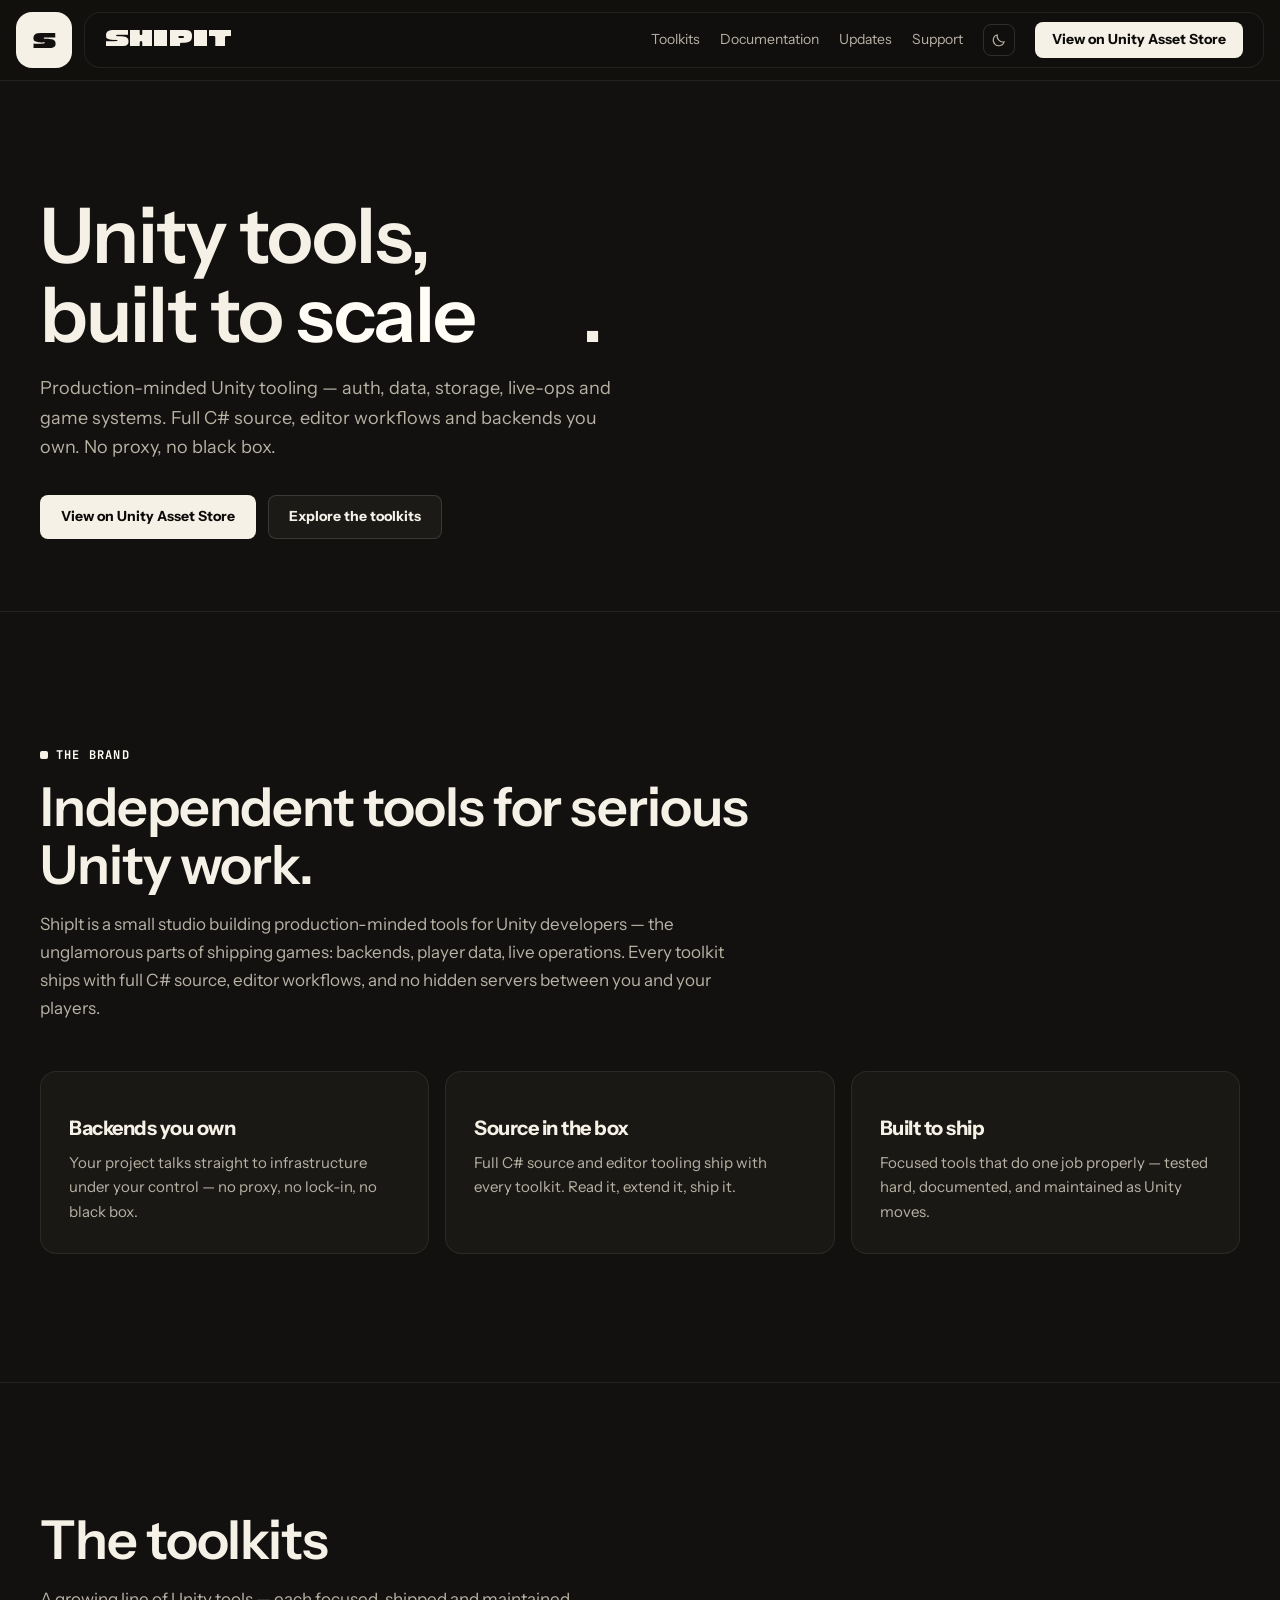
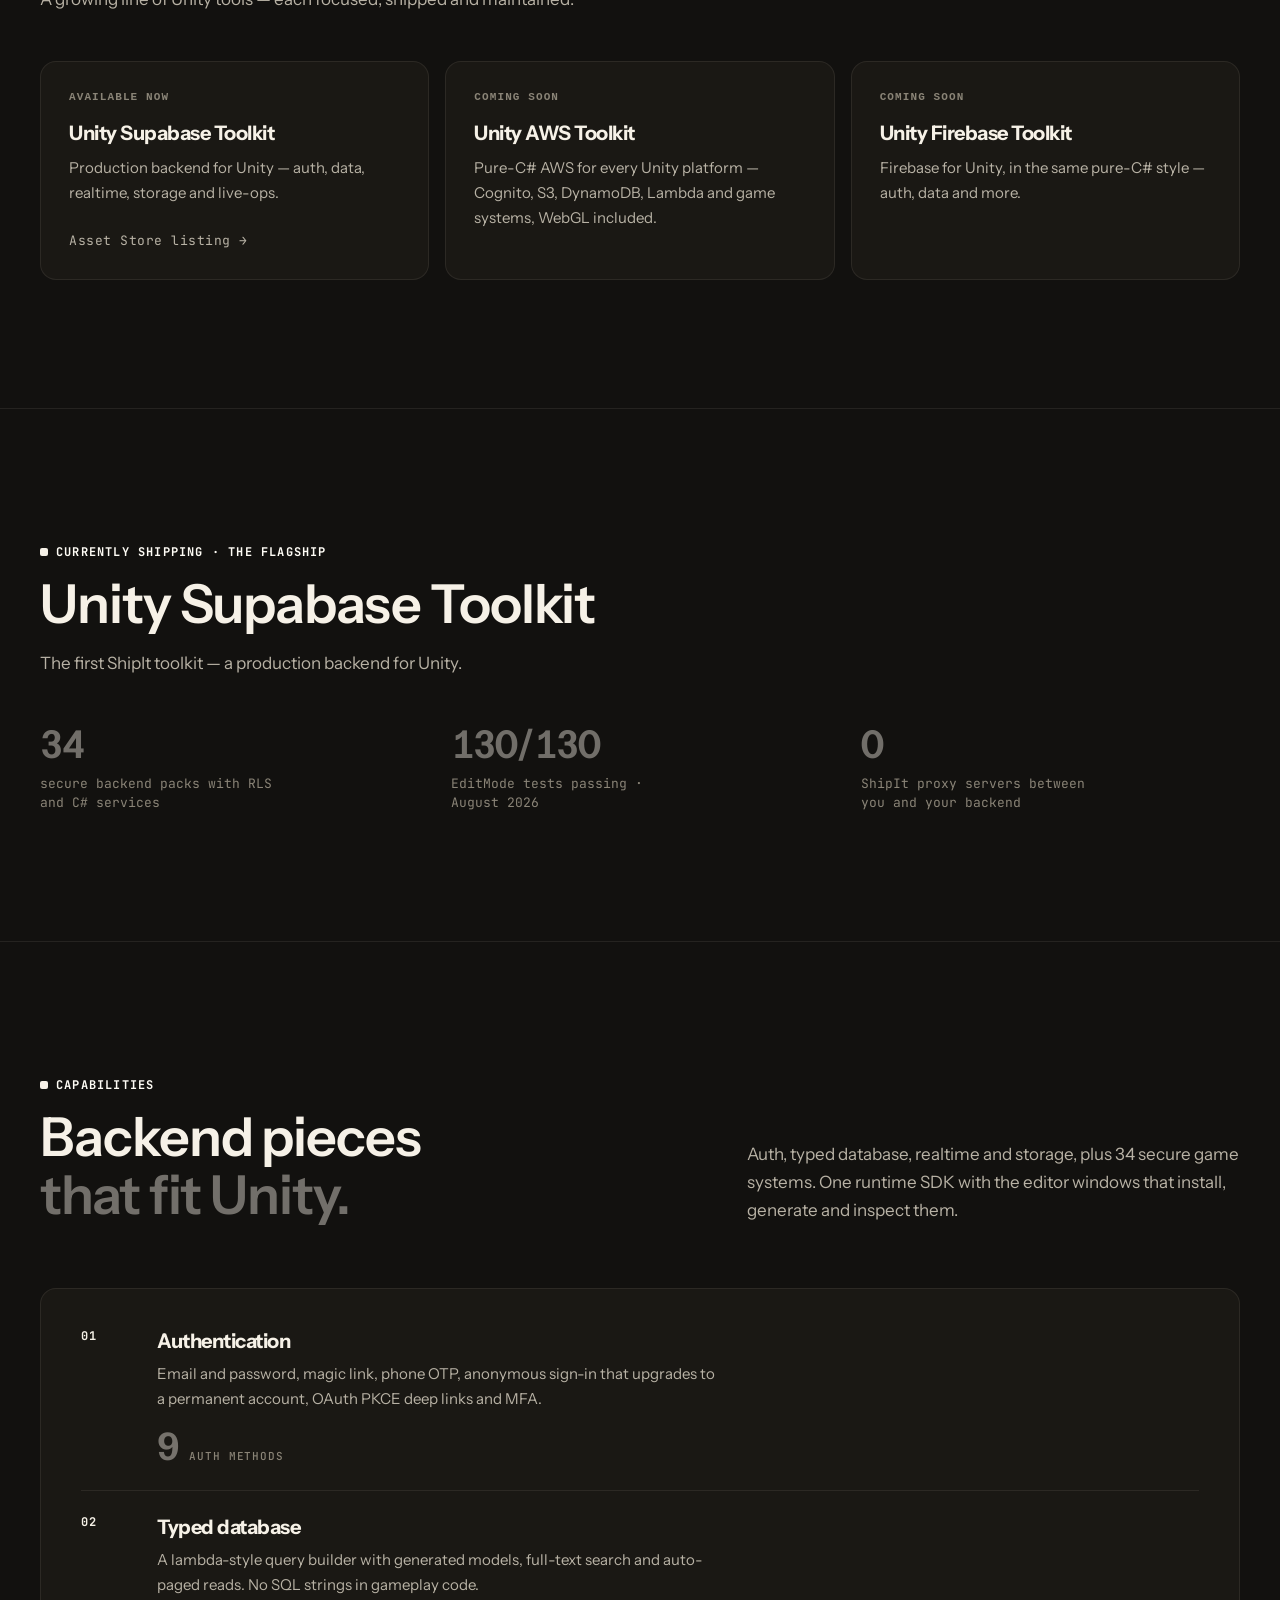
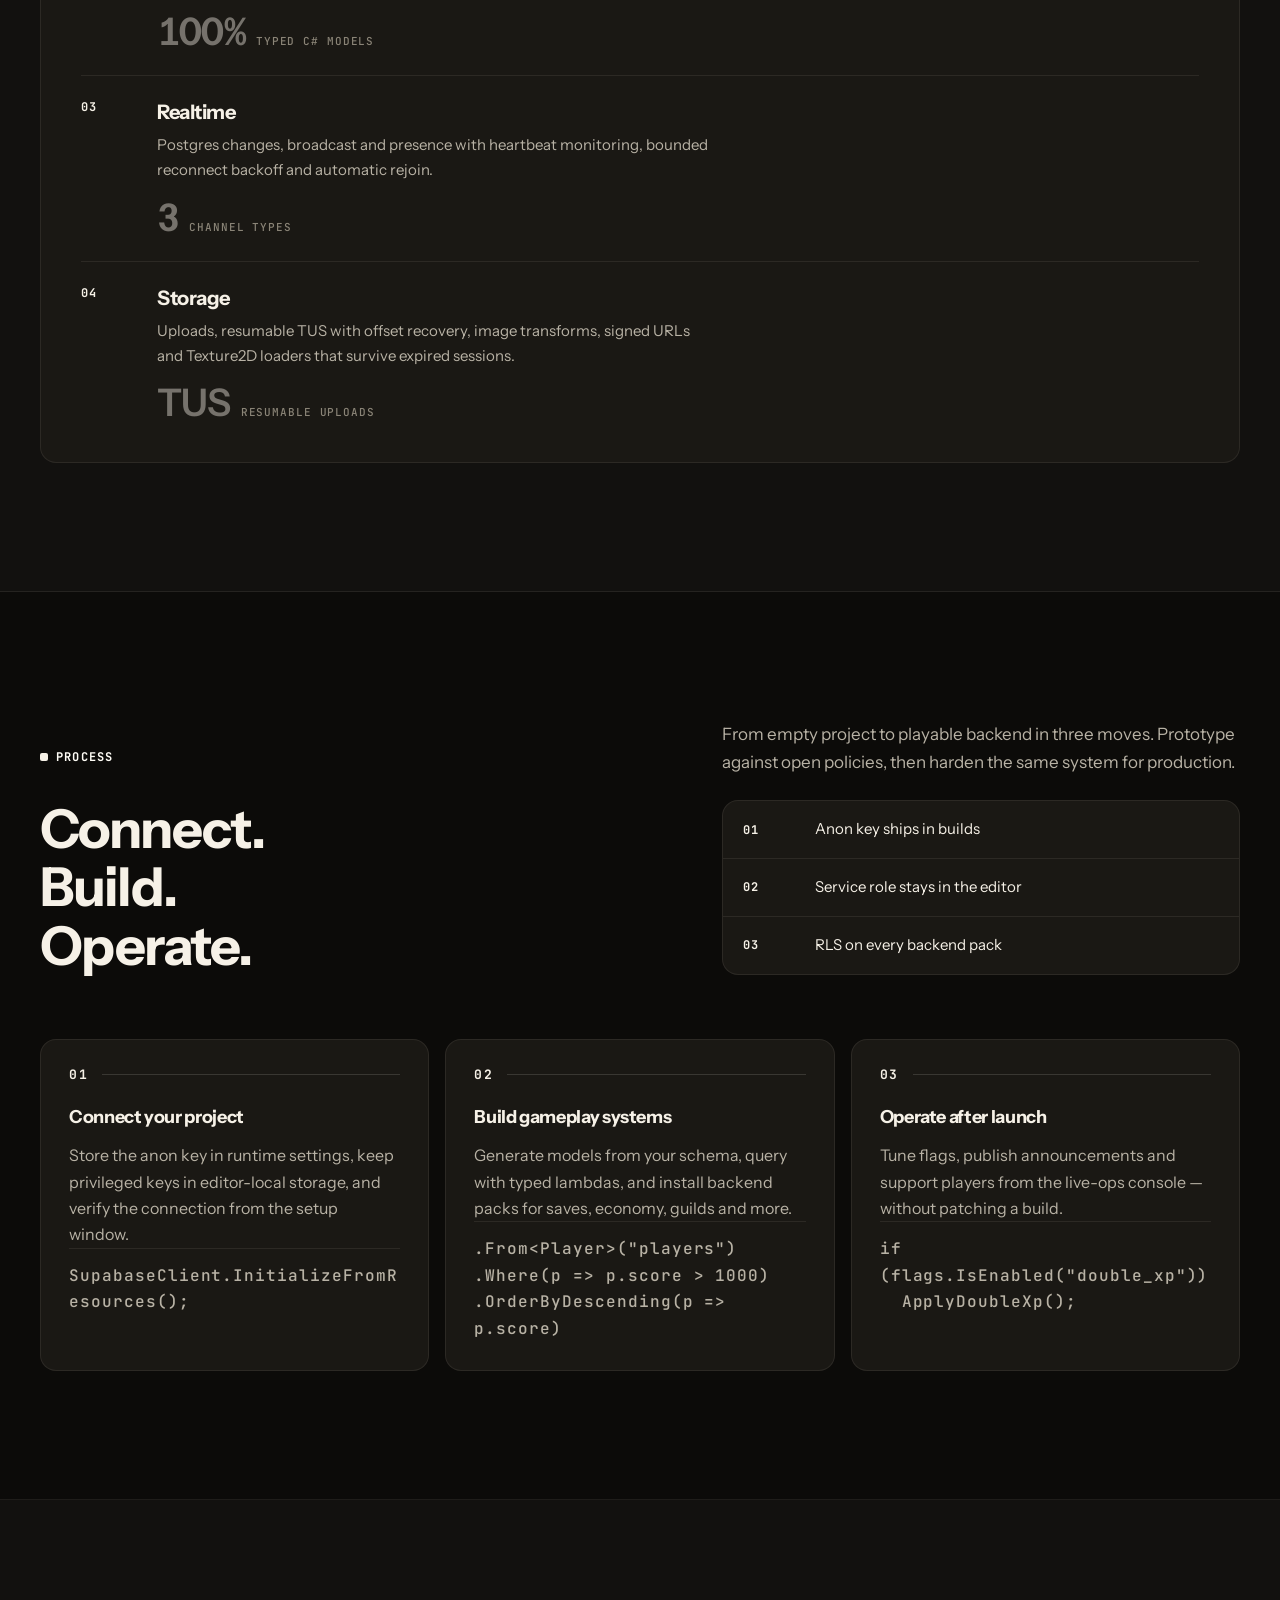
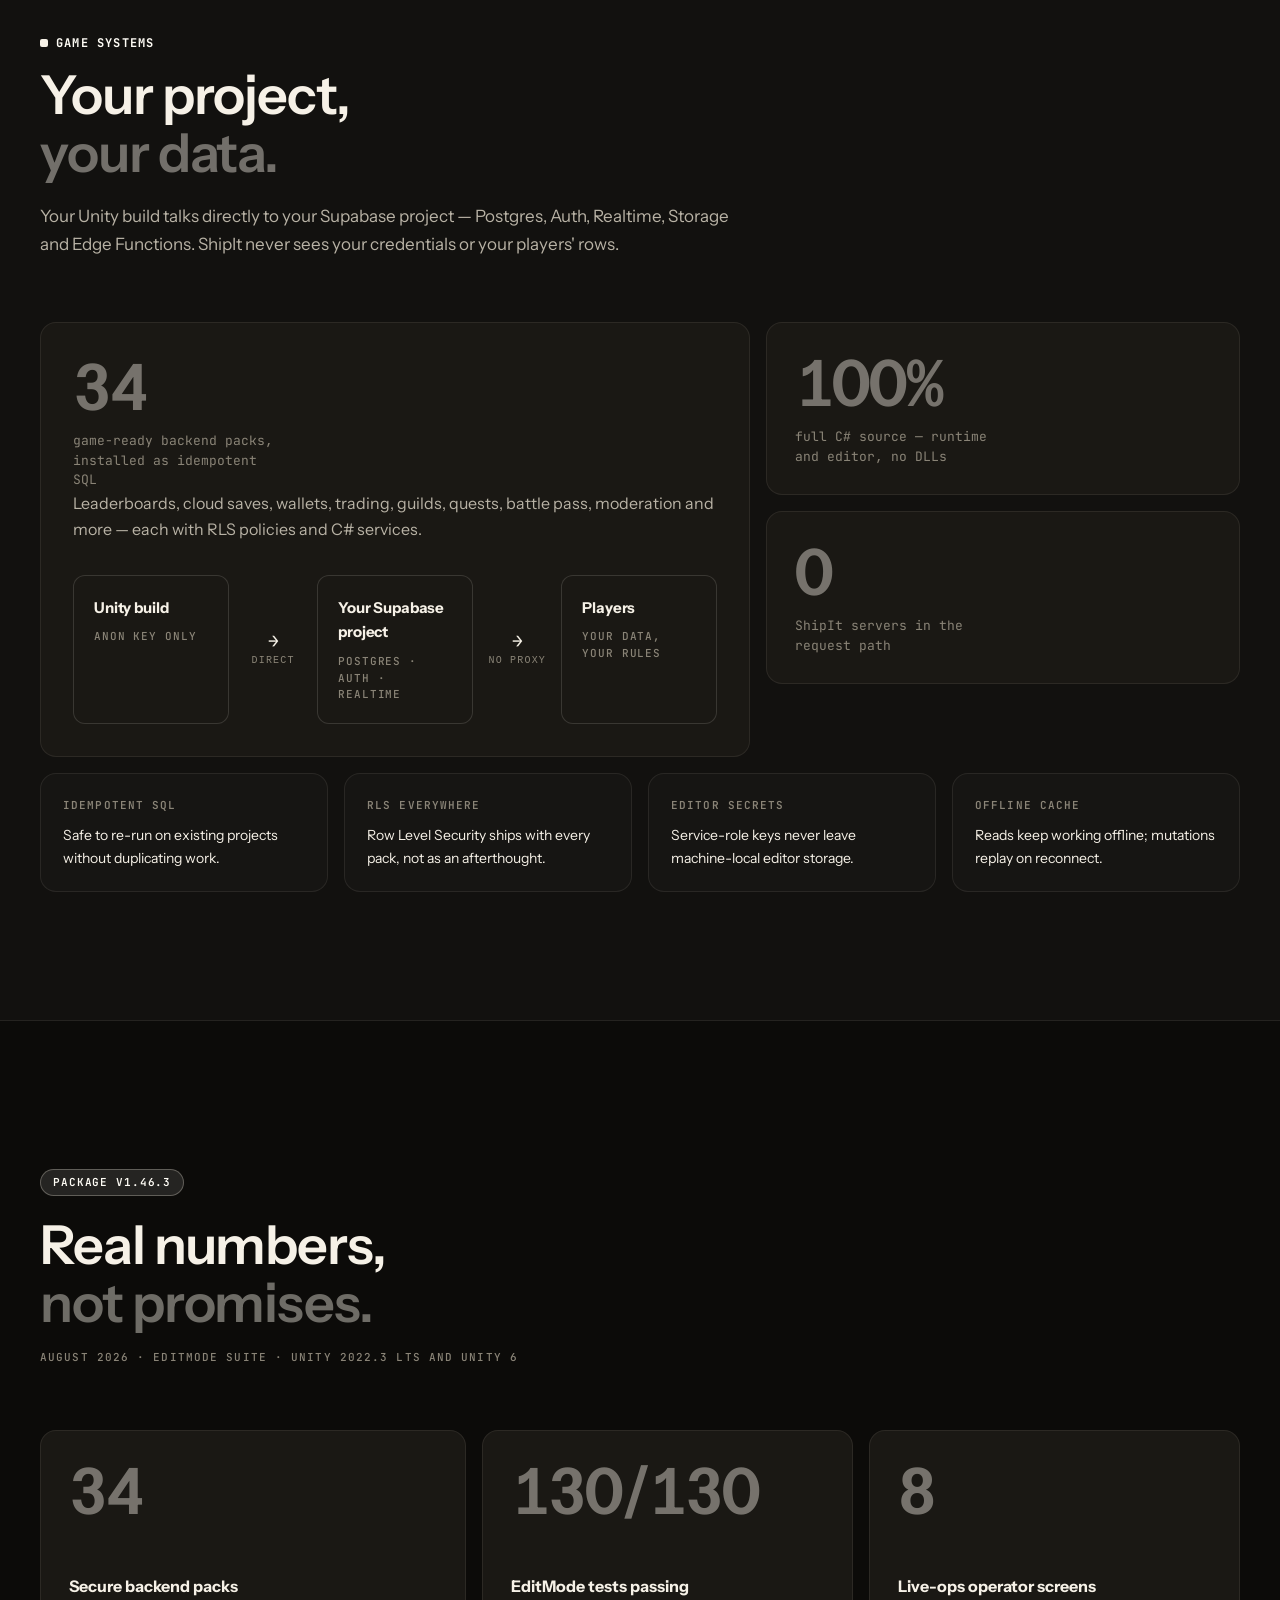
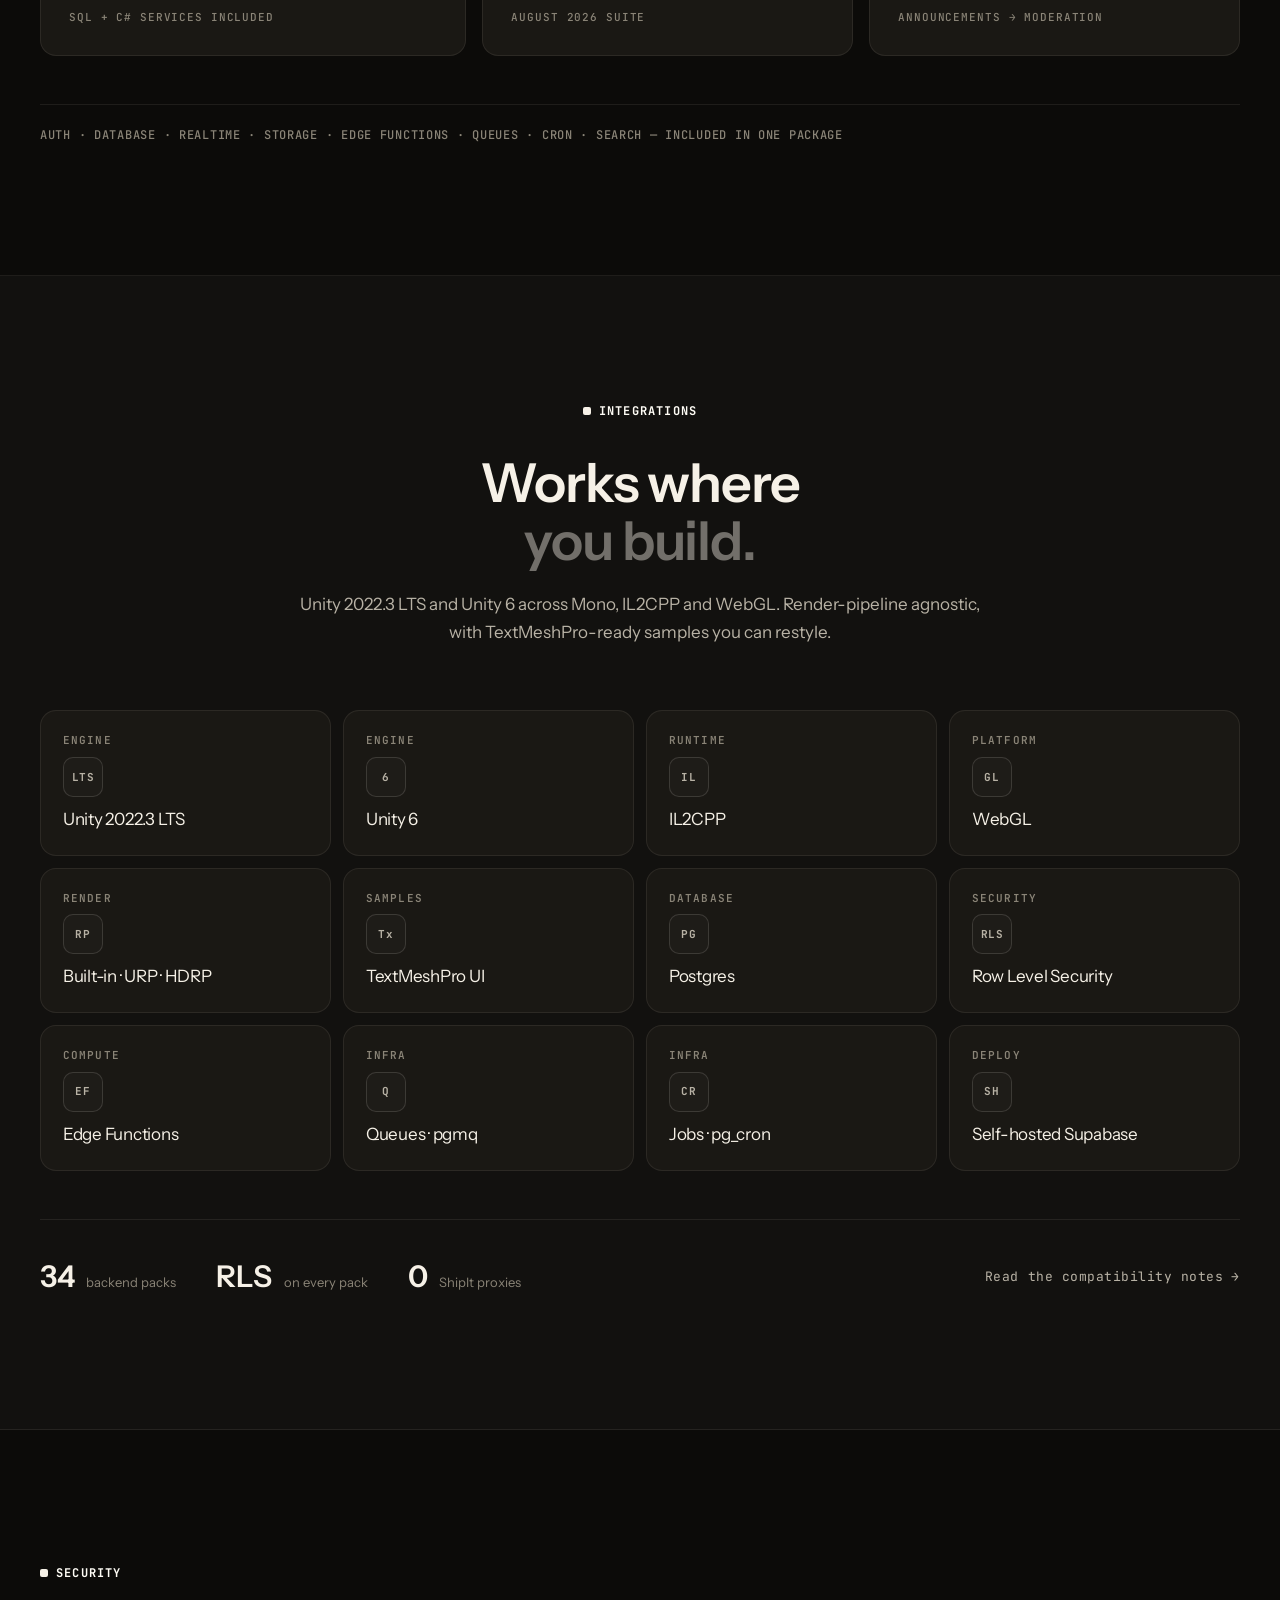
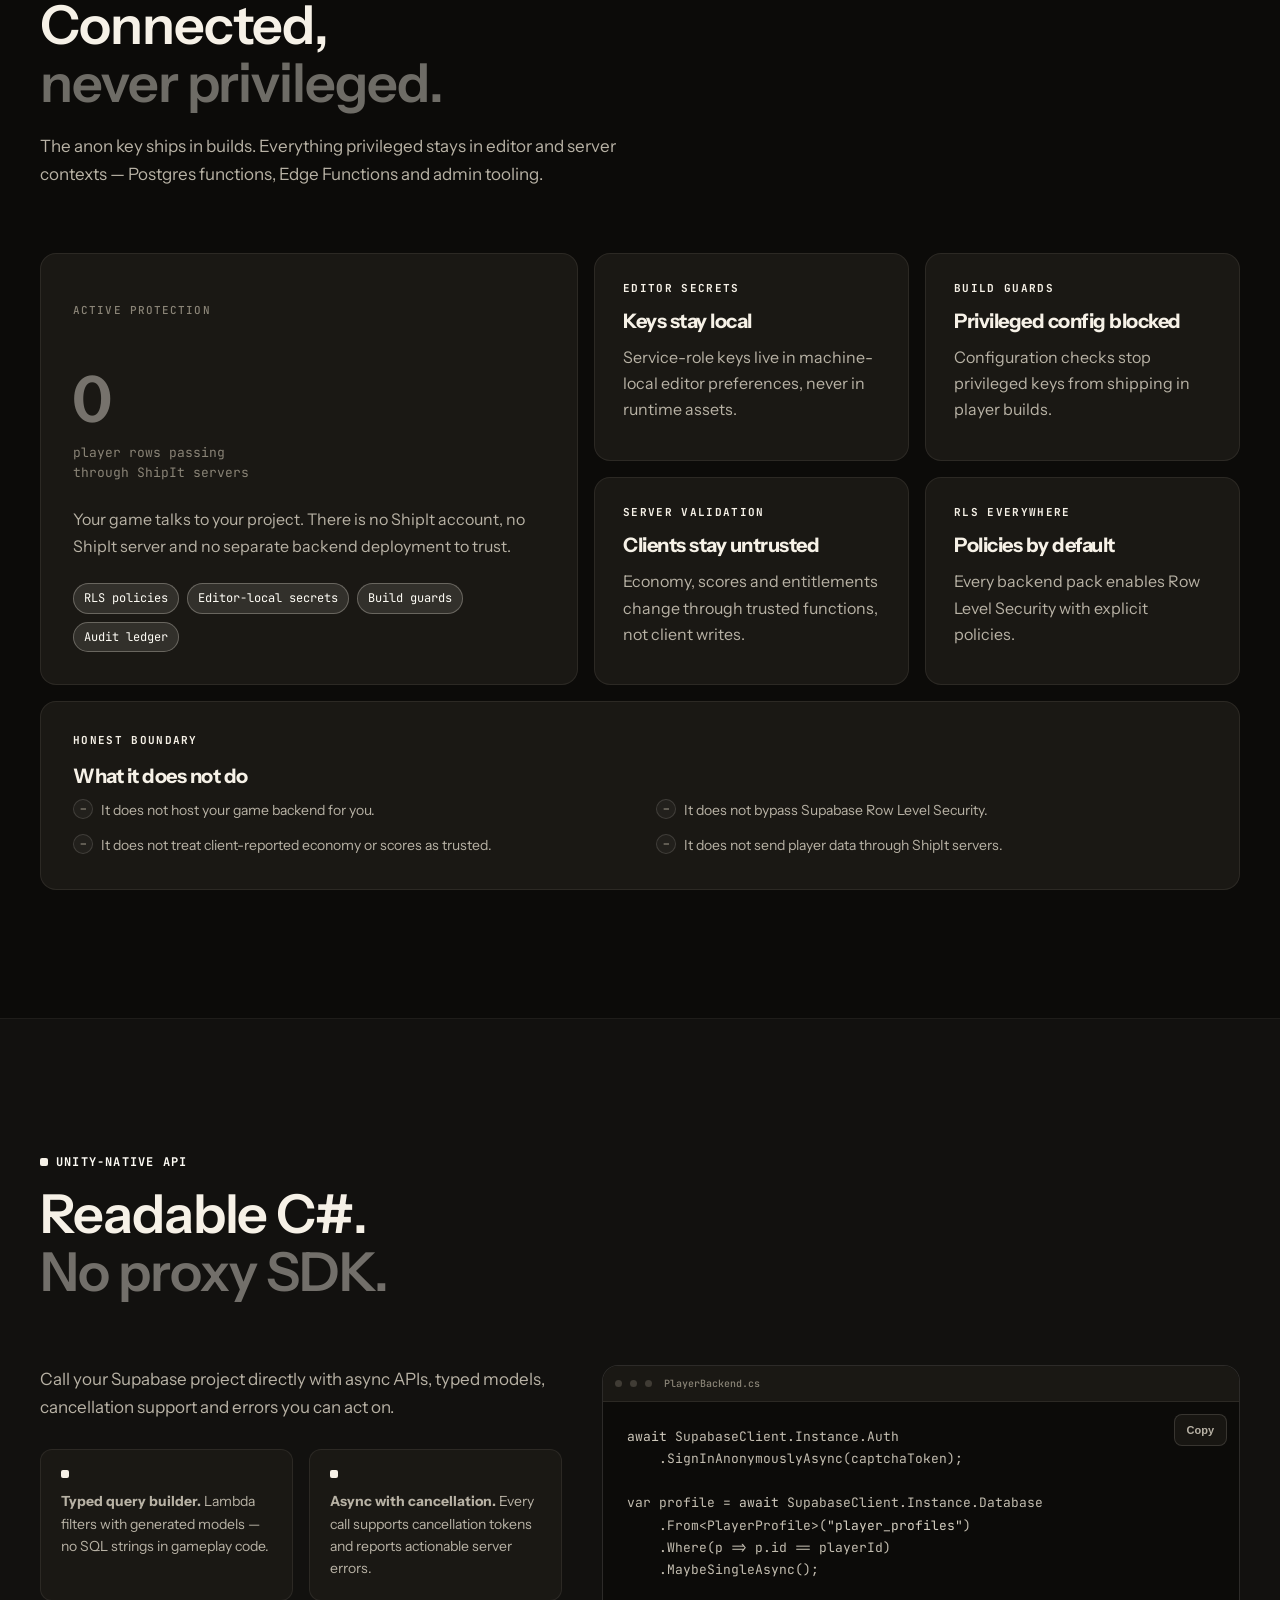
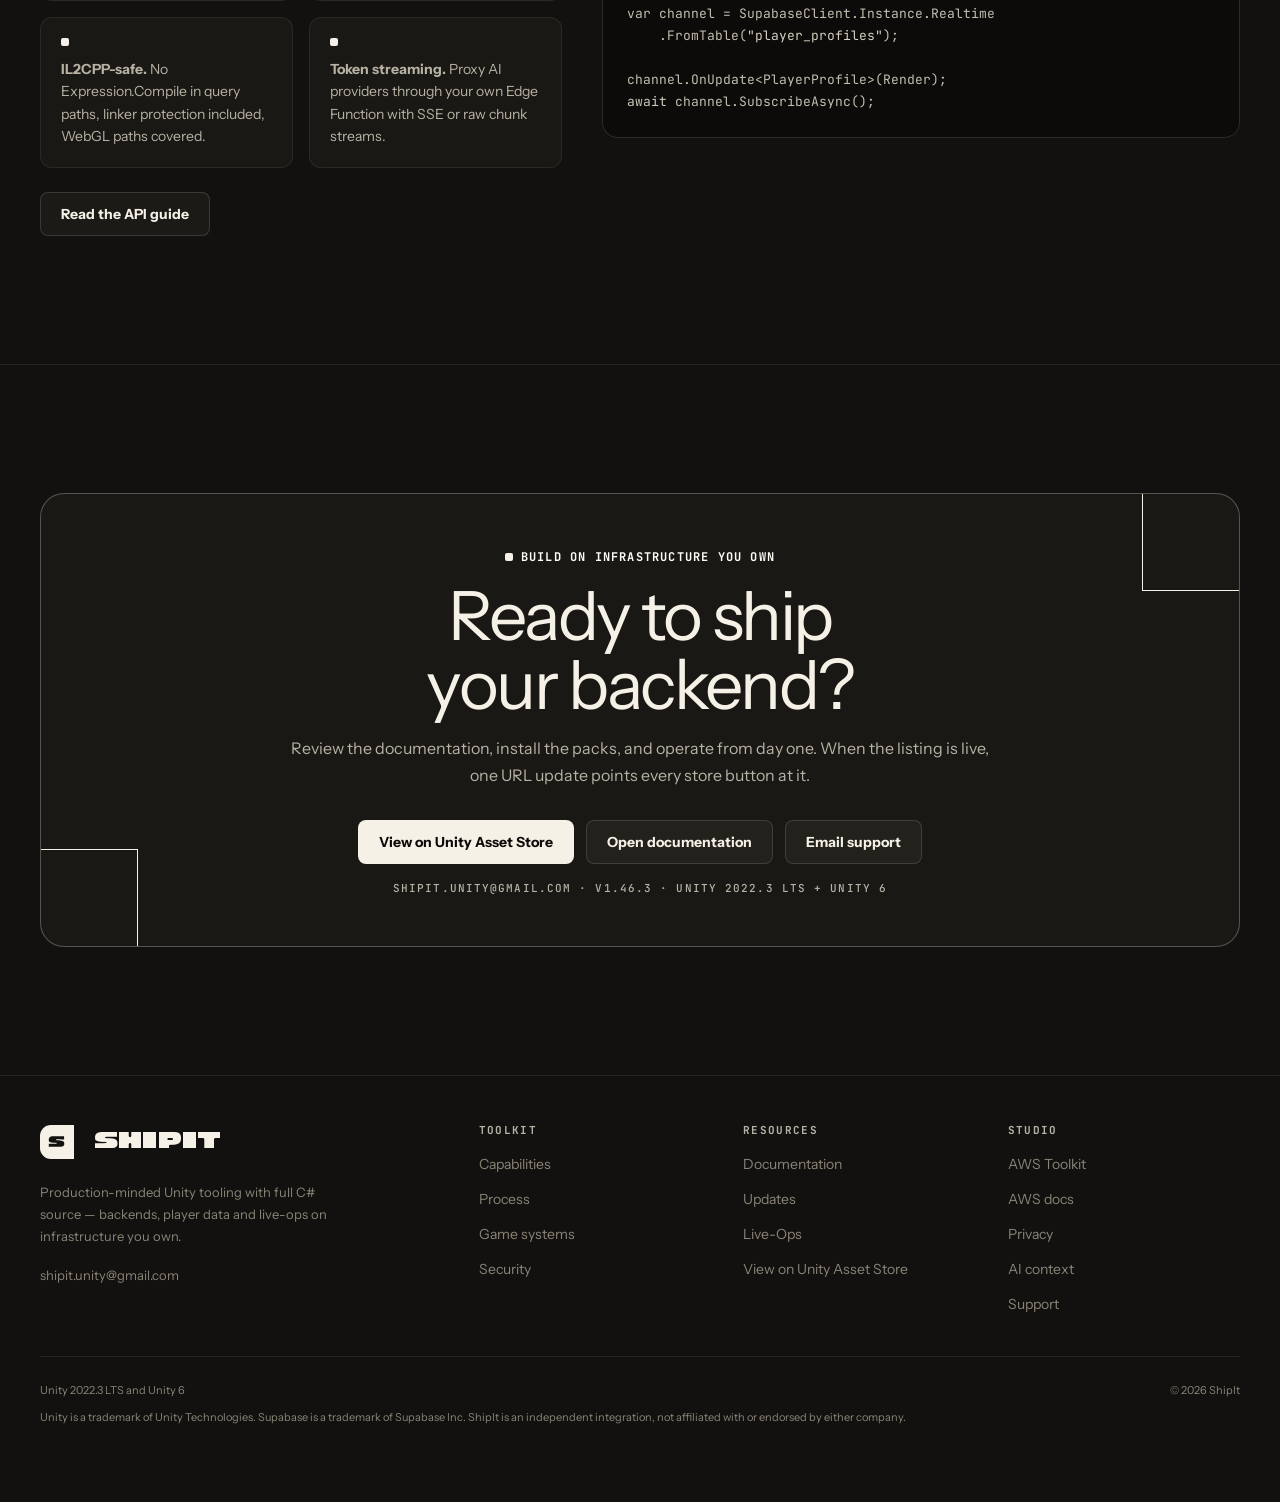
==== commit 985e8b2b: "style(brand): slightly looser SHIPIT letter-spacing (-0.02em to +0.01em)" ====
--- a/index.html
+++ b/index.html
@@ -19,8 +19,8 @@
   <link rel="preconnect" href="https://fonts.gstatic.com" crossorigin />
   <link href="https://fonts.googleapis.com/css2?family=Instrument+Sans:ital,wght@0,400..700;1,400..700&family=Instrument+Serif:ital@0;1&family=JetBrains+Mono:wght@400;500;700&display=swap" rel="stylesheet" />
   <script>try{if(localStorage.getItem("shipit-theme")==="light")document.documentElement.setAttribute("data-theme","light")}catch(e){}</script>
-  <link rel="stylesheet" href="styles.css?v=20260942" />
-  <link rel="stylesheet" href="landing.css?v=20260942" />
+  <link rel="stylesheet" href="styles.css?v=20260943" />
+  <link rel="stylesheet" href="landing.css?v=20260943" />
   <script>
     /* Flag the entrance-motion hidden state before first paint; the
        fallback timeout guarantees content if landing-motion.js fails. */
--- a/styles.css
+++ b/styles.css
@@ -1 +1 @@
-:root{color-scheme: dark;--bg: #12110F;--bg-soft: #171510;--surface: #1A1814;--surface-raised: #201D18;--surface-soft: #262219;--code: #0C0B09;--line: rgba(246,241,231,.08);--line-strong: rgba(246,241,231,.14);--text: #F6F1E7;--muted: #B8B2A5;--quiet: #8A8477;--brand: #F6F1E7;--brand-hover: #FFFDF6;--brand-press: #EFE9DC;--brand-ink: #0B0A08;--brand-soft: rgba(246,241,231,.11);--brand-line: rgba(246,241,231,.28);--info: #CFC9BC;--warning: #D9D2C4;--danger: #C9C3B6;--accent: var(--brand);--accent-hover: var(--brand-hover);--accent-press: var(--brand-press);--accent-soft: var(--brand-soft);--accent-line: var(--brand-line);--accent-ink: var(--brand-ink);--nav-bg: rgba(18,17,15,.84);--nav-glass: rgba(18,17,15,.72);--pill-bg: rgba(18,17,15,.82);--panel-bg: rgba(18,17,15,.98);--control-bg: rgba(26,24,20,.94);--atmosphere: rgba(246,241,231,.08);--grid-ink: rgba(246,241,231,.018);--grid-line: rgba(246,241,231,.05);--glass-soft: rgba(246,241,231,.04);--glass: rgba(246,241,231,.08);--glass-strong: rgba(246,241,231,.06);--overlay-faint: rgba(246,241,231,.02);--overlay-soft: rgba(246,241,231,.025);--overlay: rgba(246,241,231,.035);--overlay-strong: rgba(246,241,231,.015);--overlay-raised: rgba(246,241,231,.014);--ink-2: #BCB6A9;--ink-3: #C4BEB1;--ink-code: #D8D2C5;--gradient-ink: #E8E1D3;--tok-key: #CFC9BC;--tok-string: #D6D0C2;--tok-type: #C4BEB1;--dot: #403C35;--mark-bg: #F6F1E7;--mark-svg: url("assets/brand/shipit-mark.svg");--font-display: "Instrument Sans",Inter,ui-sans-serif,-apple-system,BlinkMacSystemFont,"Segoe UI",sans-serif;--font-sans: "Instrument Sans",Inter,ui-sans-serif,-apple-system,BlinkMacSystemFont,"Segoe UI",sans-serif;--font-mono: "JetBrains Mono",ui-monospace,"SFMono-Regular",Consolas,monospace;--ease-out: cubic-bezier(.22,1,.36,1);--radius-sm: 8px;--radius: 16px;--radius-lg: 24px;}*{box-sizing: border-box}[hidden]{display: none !important}html{scroll-behavior: smooth;background: var(--bg)}body{margin: 0;min-width: 320px;color: var(--text);background: var(--bg);font-family: "Instrument Sans",Inter,ui-sans-serif,-apple-system,BlinkMacSystemFont,"Segoe UI",sans-serif;font-size: 16px;line-height: 1.65;-webkit-font-smoothing: antialiased;text-rendering: optimizeLegibility}img{display: block;max-width: 100%;height: auto}a{color: inherit;text-decoration: none}a:hover{color: var(--brand-hover)}button,a,summary{-webkit-tap-highlight-color: transparent}:focus-visible{outline: 3px solid var(--info);outline-offset: 3px}.skip-link{position: fixed;top: 8px;left: 8px;z-index: 100;padding: 8px 12px;border-radius: var(--radius-sm);background: var(--text);color: var(--bg);font-weight: 700;transform: translateY(-160%)}.skip-link:focus{transform: translateY(0)}.shell{width: min(1200px,calc(100% - 48px));margin-inline: auto}.site-nav{position: sticky;top: 0;z-index: 40;display: flex;align-items: center;justify-content: center;gap: 12px;border-bottom: 1px solid var(--line);background: var(--nav-glass);backdrop-filter: blur(20px);-webkit-backdrop-filter: blur(20px)}.nav-inner{width: min(1200px,calc(100% - 32px - 68px));min-height: 56px;display: flex;align-items: center;gap: 24px;margin: 12px 0;padding-inline: 20px;border: 1px solid var(--line);border-radius: 16px;background: var(--pill-bg)}.nav-mark{flex: 0 0 56px;width: 56px;height: 56px;margin: 12px 0;border-radius: 16px;background: var(--mark-bg) var(--mark-svg) center / 48% no-repeat}.nav-drop{position: relative;align-self: stretch;display: flex;align-items: center}.nav-drop-panel{position: absolute;top: calc(100% + 16px);left: 50%;transform: translateX(-50%);z-index: 6;width: max-content;min-width: 380px;max-width: calc(100vw - 32px);display: grid;gap: 2px;padding: 10px;border: 1px solid var(--line);border-radius: 16px;background: var(--surface);opacity: 0;visibility: hidden;transition: opacity .16s var(--ease-out),visibility .16s var(--ease-out)}.nav-drop-panel::before{position: absolute;left: 0;right: 0;top: -18px;height: 18px;content: ""}.nav-drop:hover .nav-drop-panel,.nav-drop:focus-within .nav-drop-panel{opacity: 1;visibility: visible}.nav-drop-row{display: flex;flex-wrap: nowrap;align-items: center;justify-content: space-between;gap: 16px;padding: 8px 10px;border-radius: 10px}.nav-drop-row:hover{background: var(--overlay-soft)}.nav-drop-name{flex: 0 0 auto;font-size: 13px;white-space: nowrap;color: var(--text)}.nav-drop-acts{flex: 0 0 auto;display: flex;align-items: center;gap: 6px;white-space: nowrap}.nav-drop-act{width: 28px;height: 28px;padding: 0;display: inline-flex;align-items: center;justify-content: center;border-radius: 8px;color: var(--muted);transition: background-color .16s var(--ease-out),color .16s var(--ease-out)}.nav-drop-act:hover{background: var(--overlay);color: var(--text)}.nav-drop-store{width: auto;height: auto;min-height: 30px;padding: 6px 14px;border: 1px solid transparent;border-radius: 8px;background: var(--brand);color: var(--brand-ink);font-family: var(--font-sans);font-size: 12px;font-weight: 680;letter-spacing: .01em;white-space: nowrap}.nav-drop-store:hover{background: var(--brand-hover);color: var(--brand-ink)}.nav-drop-soon{padding: 3px 9px;border: 1px solid var(--line);border-radius: 999px;color: var(--quiet);font: 600 10px/1.4 ui-monospace,"SFMono-Regular",Consolas,monospace;letter-spacing: .08em;text-transform: uppercase}.brand{display: inline-flex;align-items: center;gap: 20px;color: var(--text);font-weight: 700;letter-spacing: -.02em}.brand:hover{color: var(--text)}.brand-mark{width: 34px;height: 34px;flex: 0 0 34px;background: var(--mark-bg) var(--mark-svg) center / 56% no-repeat;border-radius: 11px 0 0 11px}.brand-product{color: var(--muted);font-weight: 520}.nav-links{margin-left: auto;display: flex;align-items: center;gap: 20px;color: var(--muted);font-size: 14px}.nav-links a:not(.button):not(.nav-drop-act){padding: 8px 0}.nav-links a[aria-current="page"]{color: var(--text)}.theme-toggle{width: 32px;height: 32px;display: inline-flex;align-items: center;justify-content: center;padding: 0;border: 1px solid var(--line-strong);border-radius: var(--radius-sm);background: transparent;color: var(--muted);cursor: pointer;transition: border-color .16s ease,color .16s ease}.theme-toggle:hover{border-color: var(--brand-line);color: var(--text)}.theme-toggle svg{display: block}.theme-toggle .icon-sun{display: none}:root[data-theme="light"] .theme-toggle .icon-moon{display: none}:root[data-theme="light"] .theme-toggle .icon-sun{display: block}.mobile-nav{display: none;margin-left: auto;position: relative}.mobile-nav summary{min-width: 72px;min-height: 44px;display: flex;align-items: center;justify-content: center;padding: 0 14px;border: 1px solid var(--line-strong);border-radius: var(--radius-sm);background: var(--surface);color: var(--text);font-size: 14px;font-weight: 700;cursor: pointer;list-style: none}.mobile-nav summary::-webkit-details-marker{display: none}.mobile-nav[open] summary{border-color: var(--brand-line);background: var(--surface-raised)}.mobile-nav-panel{position: absolute;top: calc(100% + 8px);right: 0;width: min(280px,calc(100vw - 32px));display: grid;gap: 4px;padding: 8px;border: 1px solid var(--line-strong);border-radius: 12px;background: var(--panel-bg);}.mobile-nav-panel a:not(.button){min-height: 44px;display: flex;align-items: center;padding: 0 12px;border-radius: var(--radius-sm);color: var(--muted)}.mobile-nav-panel a:hover,.mobile-nav-panel a[aria-current="page"]{background: var(--brand-soft);color: var(--text)}.mobile-nav-panel .button{width: 100%;margin-top: 4px}.button{min-height: 44px;display: inline-flex;align-items: center;justify-content: center;gap: 8px;padding: 0 20px;border: 1px solid transparent;border-radius: var(--radius-sm);background: var(--brand);color: var(--brand-ink);font: inherit;font-size: 14px;font-weight: 760;cursor: pointer;transition: background-color .16s ease,border-color .16s ease,transform .16s ease}.button:hover{color: var(--brand-ink);background: var(--brand-hover);transform: translateY(-1px)}.button:active{transform: translateY(0);background: var(--brand-press)}.button[disabled],.button[aria-disabled="true"]{cursor: not-allowed;opacity: .48;transform: none}.button.secondary{border-color: var(--line-strong);background: var(--glass-soft);color: var(--text)}.button.secondary:hover{background: var(--glass);color: var(--text)}.button.secondary:active{background: var(--glass-strong)}.button.small{min-height: 36px;padding-inline: 16px}.hero{padding: 80px 0 64px;overflow: hidden}.hero-grid{display: grid;grid-template-columns: repeat(12,minmax(0,1fr));gap: 24px;align-items: center}.hero-copy-block{grid-column: span 5;padding-right: 24px}.hero-visual{grid-column: span 7}.eyebrow,.section-label{display: inline-flex;align-items: center;gap: 8px;color: var(--brand-hover);font: 700 12px/1.2 ui-monospace,"SFMono-Regular",Consolas,monospace;letter-spacing: .1em;text-transform: uppercase}.eyebrow::before,.section-label::before{width: 8px;height: 8px;border-radius: 2px;background: var(--brand);content: ""}.hero h1{max-width: 720px;margin: 24px 0 20px;font-size: clamp(48px,5.7vw,76px);font-weight: 680;letter-spacing: -.055em;line-height: 1}.gradient-text{color: var(--gradient-ink)}.hero-copy{max-width: 640px;margin: 0;color: var(--muted);font-size: 18px;line-height: 1.65}.hero-actions{display: flex;flex-wrap: wrap;gap: 12px;margin-top: 32px}.micro-proof{display: grid;gap: 8px;margin-top: 24px;color: var(--quiet);font-size: 13px}.micro-proof span{display: flex;align-items: center;gap: 8px}.micro-proof span::before{width: 6px;height: 6px;flex: 0 0 6px;border-radius: 50%;background: var(--brand);content: ""}.product-shot{margin: 0;overflow: hidden;border: 1px solid var(--line-strong);border-radius: var(--radius);background: var(--surface);}.hero-shot{transform: none}.product-shot img{width: 100%;height: auto;background: var(--surface)}.product-shot figcaption{padding: 12px 16px;border-top: 1px solid var(--line);color: var(--quiet);font-size: 12px}.proof-strip{border-block: 1px solid var(--line);background: var(--overlay-strong)}.proof-grid{display: grid;grid-template-columns: repeat(4,1fr)}.proof-item{padding: 24px;border-right: 1px solid var(--line)}.proof-item:first-child{padding-left: 0}.proof-item:last-child{border-right: 0}.proof-value{display: block;color: var(--text);font-size: 24px;font-weight: 680;letter-spacing: -.03em}.proof-label{display: block;margin-top: 4px;color: var(--quiet);font-size: 12px}.section{padding: 96px 0;border-bottom: 1px solid var(--line)}.section-compact{padding: 72px 0}.section-tinted{background: var(--overlay-raised)}.section-label{margin-bottom: 16px}.section-heading{max-width: 800px;margin: 0;font-size: clamp(36px,4.2vw,56px);font-weight: 650;letter-spacing: -.045em;line-height: 1.08}.section-lead{max-width: 700px;margin: 20px 0 0;color: var(--muted);font-size: 17px}.split-panel{display: grid;grid-template-columns: minmax(0,1.1fr) minmax(320px,.9fr);gap: 40px;align-items: center}.split-panel.reverse{grid-template-columns: minmax(320px,.85fr) minmax(0,1.15fr)}.decision-card{padding: 28px;border: 1px solid var(--line);border-radius: var(--radius);background: var(--surface);}.decision-card h3{margin: 0 0 16px;font-size: 20px;letter-spacing: -.025em}.check-list{display: grid;gap: 12px;margin: 0;padding: 0;list-style: none}.check-list li{display: grid;grid-template-columns: 18px 1fr;gap: 10px;color: var(--muted);font-size: 14px}.check-list li::before{width: 18px;height: 18px;display: grid;place-items: center;border: 1px solid var(--brand-line);border-radius: 50%;background: var(--brand-soft);color: var(--brand);content: "✓";font-size: 11px;font-weight: 800;line-height: 1}.muted-checks li::before{border-color: var(--line-strong);background: var(--overlay);color: var(--quiet);content: "–"}.release-list{margin-top: 48px;border-top: 1px solid var(--line-strong)}.release-row{display: grid;grid-template-columns: 96px minmax(0,1fr) minmax(280px,.8fr);gap: 32px;align-items: start;padding: 32px 0;border-bottom: 1px solid var(--line)}.release-index{color: var(--brand);font: 700 12px/1.4 ui-monospace,"SFMono-Regular",Consolas,monospace}.release-row h3{margin: -4px 0 8px;font-size: 22px;letter-spacing: -.025em}.release-row p{margin: 0;color: var(--muted);font-size: 14px}.release-code{overflow: auto;padding: 16px;border: 1px solid var(--line);border-radius: var(--radius-sm);background: var(--code);color: var(--ink-2);font: 12px/1.65 ui-monospace,"SFMono-Regular",Consolas,monospace}.tour-grid{display: grid;grid-template-columns: repeat(12,minmax(0,1fr));gap: 24px;margin-top: 48px}.tour-card{grid-column: span 6;margin: 0;overflow: hidden;border: 1px solid var(--line);border-radius: var(--radius);background: var(--surface);}.tour-card.wide{grid-column: span 12}.tour-card-link{aspect-ratio: 16 / 10;display: grid;place-items: center;overflow: hidden;background: var(--bg-soft)}.tour-card.wide .tour-card-link{aspect-ratio: 16 / 7.2}.tour-card-link:hover{}.tour-card img{width: 100%;height: 100%;object-fit: contain;object-position: top left;border-bottom: 1px solid var(--line);background: var(--bg-soft)}.tour-card figcaption{padding: 20px}.tour-card strong{display: block;font-size: 17px}.tour-card span{display: block;margin-top: 4px;color: var(--muted);font-size: 13px}.bento{display: grid;grid-template-columns: repeat(12,minmax(0,1fr));gap: 16px;margin-top: 48px}.bento-card{grid-column: span 5;padding: 28px;border: 1px solid var(--line);border-radius: var(--radius);background: var(--surface);}.bento-card.large{grid-column: span 7;grid-row: span 2}.bento-card h3{margin: 0 0 8px;font-size: 20px;letter-spacing: -.025em}.bento-card p{max-width: 560px;margin: 0;color: var(--muted);font-size: 14px}.pack-cloud{display: flex;flex-wrap: wrap;gap: 8px;margin-top: 24px}.pack-cloud span{padding: 6px 10px;border: 1px solid var(--line);border-radius: 999px;background: var(--overlay-soft);color: var(--muted);font-size: 11px}.assurance-list{display: grid;gap: 12px;margin: 20px 0 0;padding: 0;list-style: none}.assurance-list li{display: grid;grid-template-columns: 8px 1fr;gap: 12px;color: var(--muted);font-size: 13px}.assurance-list li::before{width: 8px;height: 8px;margin-top: 7px;border-radius: 2px;background: var(--brand);content: ""}.workflow-grid{display: grid;grid-template-columns: repeat(3,1fr);gap: 16px;margin-top: 48px}.workflow-grid article{min-height: 210px;padding: 24px;border: 1px solid var(--line);border-radius: var(--radius);background: var(--surface);}.workflow-grid article > span{color: var(--brand);font: 740 12px/1 ui-monospace,"SFMono-Regular",Consolas,monospace;letter-spacing: .12em}.workflow-grid h3{margin: 28px 0 8px;font-size: 18px;letter-spacing: -.02em}.workflow-grid p{margin: 0;color: var(--muted);font-size: 14px}.trust-grid,.hardening-grid{display: grid;grid-template-columns: repeat(3,1fr);gap: 16px;margin-top: 48px}.trust-grid article,.hardening-grid article{padding: 28px;border: 1px solid var(--line);border-radius: var(--radius);background: var(--surface);}.trust-grid strong{display: block;font-size: 18px}.trust-grid p,.hardening-grid p{margin: 10px 0 0;color: var(--muted);font-size: 14px}.compatibility-panel{display: grid;grid-template-columns: repeat(2,minmax(0,1fr));gap: 16px;margin-top: 16px}.compatibility-panel > div{padding: 22px;border: 1px solid var(--line);border-radius: var(--radius);background: var(--overlay-faint)}.compatibility-panel strong{display: block;font-size: 16px}.compatibility-panel p{margin: 8px 0 0;color: var(--muted);font-size: 14px}.hardening-grid{grid-template-columns: repeat(4,1fr)}.hardening-grid article > span{color: var(--brand);font: 700 11px/1.2 ui-monospace,"SFMono-Regular",Consolas,monospace;letter-spacing: .1em}.hardening-grid h3{margin: 16px 0 0;font-size: 18px;letter-spacing: -.02em}.code-showcase{display: grid;grid-template-columns: repeat(12,minmax(0,1fr));gap: 24px;align-items: center}.code-showcase > div:first-child{grid-column: span 5;padding-right: 24px}.code-window{grid-column: span 7;overflow: hidden;border: 1px solid var(--line-strong);border-radius: var(--radius);background: var(--code);}.window-bar{min-height: 36px;display: flex;align-items: center;gap: 8px;padding: 0 12px;border-bottom: 1px solid var(--line);background: var(--surface)}.window-dot{width: 7px;height: 7px;border-radius: 50%;background: var(--dot)}.window-title{margin-left: 4px;color: var(--quiet);font: 500 10px/1 ui-monospace,"SFMono-Regular",Consolas,monospace}.code-window pre{margin: 0;padding: 24px;border: 0;border-radius: 0}.tok-key{color: var(--tok-key)}.tok-string{color: var(--tok-string)}.tok-type{color: var(--ink-3)}.cta-panel{position: relative;overflow: hidden;padding: 56px;border: 1px solid var(--brand-line);border-radius: var(--radius-lg);background: var(--surface)}.cta-panel h2{max-width: 760px;margin: 0;font-size: clamp(36px,5vw,56px);letter-spacing: -.05em;line-height: 1.06}.cta-panel p{max-width: 680px;margin: 16px 0 0;color: var(--muted)}.page-hero{padding: 80px 0 64px}.page-hero h1{max-width: 880px;margin: 20px 0 16px;font-size: clamp(48px,6vw,72px);font-weight: 660;letter-spacing: -.055em;line-height: 1}.page-hero > .shell > p{max-width: 760px;margin: 0;color: var(--muted);font-size: 18px}.preview-disclosure{margin-top: 24px;color: var(--quiet);font-size: 12px}.dashboard-preview{margin: 40px 0 0;overflow: hidden;border: 1px solid var(--line-strong);border-radius: var(--radius);background: var(--surface);}.ops-ui{min-height: 456px;display: grid;grid-template-columns: 184px 1fr}.ops-sidebar{padding: 20px 12px;border-right: 1px solid var(--line);background: var(--bg-soft)}.ops-sidebar strong{display: block;padding: 0 12px 16px;font-size: 12px}.ops-sidebar span{display: block;padding: 8px 12px;border-radius: var(--radius-sm);color: var(--quiet);font-size: 11px}.ops-sidebar span.active{background: var(--brand-soft);color: var(--text)}.ops-content{min-width: 0;padding: 28px}.ops-title{display: flex;align-items: flex-start;justify-content: space-between;gap: 20px}.ops-title h3{margin: 0;font-size: 19px}.ops-title p{margin: 4px 0 0;color: var(--quiet);font-size: 11px}.ops-preview-badge{padding: 7px 10px;border: 1px solid var(--brand-line);border-radius: var(--radius-sm);background: var(--brand-soft);color: var(--brand-hover);font-size: 10px;font-weight: 700;letter-spacing: .05em;text-transform: uppercase}.ops-stats{display: grid;grid-template-columns: repeat(4,1fr);gap: 12px;margin-top: 24px}.ops-stat{padding: 16px;border: 1px solid var(--line);border-radius: var(--radius-sm);background: var(--surface-raised)}.ops-stat small{display: block;color: var(--quiet);font-size: 9px;letter-spacing: .08em;text-transform: uppercase}.ops-stat strong{display: block;margin-top: 8px;font: 680 18px/1.2 ui-monospace,"SFMono-Regular",Consolas,monospace}.ops-table{margin-top: 16px;overflow: hidden;border: 1px solid var(--line);border-radius: var(--radius-sm)}.ops-table-row{display: grid;grid-template-columns: 1fr 120px 96px;gap: 12px;padding: 12px 16px;border-top: 1px solid var(--line);color: var(--muted);font-size: 11px}.ops-table-row:first-child{border-top: 0;color: var(--quiet);font-size: 9px;letter-spacing: .08em;text-transform: uppercase}.ops-table-row b{color: var(--text);font-weight: 560}.ops-table-row em{color: var(--brand);font-style: normal;text-align: right}.dashboard-preview > figcaption{padding: 14px 18px;border-top: 1px solid var(--line);color: var(--quiet);font-size: 12px}.ops-model-grid{display: grid;grid-template-columns: repeat(3,1fr);gap: 16px;margin-top: 40px}.ops-model-grid article{padding: 24px;border: 1px solid var(--line);border-radius: var(--radius);background: var(--surface);}.ops-model-grid strong{display: block;font-size: 17px}.ops-model-grid p{margin: 10px 0 0;color: var(--muted);font-size: 14px}.feature-lines{display: grid;grid-template-columns: repeat(3,1fr);margin-top: 48px;border-top: 1px solid var(--line-strong)}.feature-line{padding: 28px 24px 28px 0;border-bottom: 1px solid var(--line)}.feature-line:not(:nth-child(3n+1)){padding-left: 24px;border-left: 1px solid var(--line)}.feature-line h3{margin: 0 0 8px;font-size: 16px}.feature-line p{margin: 0;color: var(--muted);font-size: 13px}.boundary{display: grid;grid-template-columns: 184px 1fr;gap: 32px;padding: 28px;border: 1px solid var(--brand-line);border-radius: var(--radius);background: var(--brand-soft)}.boundary strong{color: var(--brand-hover);font: 700 11px/1.4 ui-monospace,"SFMono-Regular",Consolas,monospace;letter-spacing: .1em;text-transform: uppercase}.boundary p{margin: 0;color: var(--muted)}.docs-hero{padding: 48px 0 36px;border-bottom: 1px solid var(--line)}.docs-hero h1{max-width: 840px;margin: 16px 0 12px;font-size: clamp(38px,4.6vw,52px);font-weight: 660;letter-spacing: -.05em;line-height: 1.04}.docs-hero p{max-width: 760px;margin: 0;color: var(--muted);font-size: 16px}.docs-toolkit{display: flex;flex-wrap: wrap;align-items: center;gap: 10px;margin-top: 24px}.docs-toolkit label{color: var(--quiet);font: 600 11px/1.2 ui-monospace,"SFMono-Regular",Consolas,monospace;letter-spacing: .1em;text-transform: uppercase}.docs-toolkit-control{position: relative;display: inline-flex;align-items: center}.docs-toolkit-control::after{position: absolute;right: 14px;width: 7px;height: 7px;border-right: 1.5px solid var(--quiet);border-bottom: 1.5px solid var(--quiet);content: "";transform: rotate(45deg) translateY(-2px);pointer-events: none}.docs-toolkit select{min-height: 40px;padding: 0 38px 0 14px;border: 1px solid var(--line-strong);border-radius: 10px;background: var(--surface);color: var(--text);font: inherit;font-size: 14px;appearance: none;-webkit-appearance: none;cursor: pointer}.docs-toolkit select:hover{border-color: var(--brand-line)}.docs-toolkit-control:hover::after{border-color: var(--text)}.docs-search{position: relative;max-width: 680px;margin-top: 24px}.docs-search label{display: block;margin-bottom: 8px;color: var(--text);font-size: 13px;font-weight: 700}.docs-search input{width: 100%;min-height: 48px;padding: 0 16px;border: 1px solid var(--line-strong);border-radius: 10px;outline: 0;background: var(--surface);color: var(--text);font: inherit}.docs-search input::placeholder{color: var(--quiet)}.docs-search input:focus{border-color: var(--brand-line);}.docs-search-results{position: absolute;z-index: 30;top: calc(100% + 8px);width: 100%;overflow: hidden;padding: 8px;border: 1px solid var(--line-strong);border-radius: 10px;background: var(--panel-bg);}.docs-search-results a{min-height: 44px;display: flex;align-items: center;padding: 0 12px;border-radius: 8px;color: var(--muted);font-size: 14px}.docs-search-results a:hover{background: var(--brand-soft);color: var(--text)}.docs-search-empty{margin: 0;padding: 12px;color: var(--quiet);font-size: 13px}.docs-quicklinks{display: flex;flex-wrap: wrap;gap: 8px;margin-top: 24px}.docs-quicklinks a{padding: 7px 12px;border: 1px solid var(--line);border-radius: 999px;background: var(--overlay-soft);color: var(--ink-2);font-size: 12px}.docs-quicklinks a:hover{border-color: var(--brand-line);color: var(--brand-hover)}.docs-prereq-grid{display: grid;grid-template-columns: repeat(3,1fr);gap: 12px;margin-top: 18px}.docs-prereq-grid article{padding: 18px;border: 1px solid var(--line);border-radius: 12px;background: var(--surface)}.docs-prereq-grid strong{display: block;color: var(--text);font-size: 14px}.docs-prereq-grid p{margin: 8px 0 0;color: var(--muted);font-size: 13px}.layout{width: min(1200px,calc(100% - 48px));margin-inline: auto;display: grid;grid-template-columns: 248px minmax(0,1fr);gap: 48px}.docs-sidebar{position: sticky;top: 96px;align-self: start;height: calc(100vh - 96px);overflow: auto;padding: 40px 28px 64px 0;border-right: 1px solid var(--line);scrollbar-width: thin;scrollbar-color: var(--brand-line) transparent}.docs-sidebar details,.docs-sidebar nav{display: block}.docs-sidebar summary{display: none}.docs-sidebar h4{margin: 24px 0 8px;color: var(--quiet);font-size: 11px;letter-spacing: .12em;text-transform: uppercase}.docs-sidebar h4:first-child{margin-top: 0}.docs-sidebar a{display: block;margin-left: -12px;padding: 5px 12px;border-left: 2px solid transparent;color: var(--muted);font-size: 13px}.docs-sidebar a:hover{color: var(--brand-hover)}.docs-sidebar a[aria-current="location"]{border-left-color: var(--brand);background: var(--brand-soft);color: var(--text)}.doc-page main{min-width: 0;padding: 40px 0 96px}.doc-page main section{padding: 8px 0 40px;border-bottom: 1px solid var(--line);scroll-margin-top: 104px}.doc-page main section + section{padding-top: 32px}.doc-page main section:last-child{border-bottom: 0}.doc-page h2{margin: 0 0 12px;font-size: 27px;font-weight: 650;letter-spacing: -.025em;line-height: 1.2}.doc-page h3{margin: 28px 0 8px;font-size: 16px}.doc-page p,.doc-page li{color: var(--ink-2)}.doc-page p{max-width: 76ch}.doc-page .muted{color: var(--muted)}.doc-page ul,.doc-page ol{padding-left: 24px}.doc-page li + li{margin-top: 8px}code,pre{font-family: ui-monospace,"SFMono-Regular",Consolas,monospace}p code,li code,td code{padding: 2px 5px;border: 1px solid var(--line);border-radius: 6px;background: var(--surface-raised);color: var(--ink-code);font-size: .86em}pre{max-width: 100%;margin: 12px 0 0;overflow: auto;padding: 20px;border: 1px solid var(--line);border-radius: 12px;background: var(--code);color: var(--ink-3);font-size: 13px;line-height: 1.7}.note{margin-top: 16px;padding: 16px 18px;border: 1px solid var(--line);border-left: 3px solid var(--brand);border-radius: var(--radius-sm);background: var(--surface);color: var(--muted);font-size: 14px}.doc-figure{max-width: 760px;margin: 28px auto 12px;overflow: hidden;padding: 8px 8px 0;border: 1px solid var(--line);border-radius: 12px;background: var(--surface-raised);}.doc-figure-link{display: block;overflow: hidden;border: 1px solid var(--line);border-radius: 8px;background: var(--bg-soft)}.doc-figure-link:hover{border-color: var(--brand-line)}.doc-figure img{width: 100%;height: auto}.doc-figure figcaption{display: flex;align-items: center;justify-content: space-between;gap: 16px;padding: 12px 8px;color: var(--quiet);font-size: 12px}.doc-figure figcaption span:last-child{flex: 0 0 auto;color: var(--brand);font-weight: 700}.table-wrap{max-width: 100%;overflow-x: auto;margin-top: 16px;border: 1px solid var(--line);border-radius: 12px}table{width: 100%;border-collapse: collapse;font-size: 14px}th,td{padding: 10px 12px;border-bottom: 1px solid var(--line);text-align: left;vertical-align: top}th{background: var(--surface-raised);color: var(--text);font-weight: 650}td{color: var(--muted)}tr:last-child td{border-bottom: 0}.code-block{position: relative}.code-block pre{padding-right: 88px}.copy-button{position: absolute;top: 12px;right: 12px;z-index: 2;min-height: 32px;padding: 0 12px;border: 1px solid var(--line-strong);border-radius: var(--radius-sm);background: var(--control-bg);color: var(--muted);font: 700 11px/1 ui-sans-serif,-apple-system,BlinkMacSystemFont,"Segoe UI",sans-serif;cursor: pointer}.copy-button:hover{border-color: var(--brand-line);color: var(--text)}.copy-button:active{background: var(--surface-soft)}.copy-button[disabled]{cursor: wait;opacity: .6}.toast{position: fixed;right: 24px;bottom: 24px;z-index: 80;max-width: min(360px,calc(100% - 48px));padding: 12px 16px;border: 1px solid var(--brand-line);border-radius: var(--radius-sm);background: var(--surface-raised);color: var(--text);font-size: 13px;transform: translateY(16px);opacity: 0;pointer-events: none;transition: opacity .16s ease,transform .16s ease}.toast.visible{transform: translateY(0);opacity: 1}.store-hero{min-height: min(760px,calc(100vh - 96px));display: flex;align-items: center;padding: 88px 0 104px}.store-layout{display: grid;grid-template-columns: minmax(0,1.15fr) minmax(340px,.85fr);gap: 72px;align-items: center}.store-layout h1{max-width: 760px;margin: 20px 0 16px;font-size: clamp(48px,6vw,72px);letter-spacing: -.055em;line-height: 1}.store-layout > div > p{max-width: 680px;margin: 0;color: var(--muted);font-size: 18px}.store-card{display: grid;gap: 0;padding: 8px 24px;border: 1px solid var(--line-strong);border-radius: var(--radius);background: var(--surface);}.store-card > div{display: grid;gap: 4px;padding: 18px 0;border-bottom: 1px solid var(--line)}.store-card > div:last-of-type{border-bottom: 0}.store-card span{color: var(--quiet);font-size: 11px;letter-spacing: .08em;text-transform: uppercase}.store-card strong{font-size: 15px}.store-card p{margin: 0 -16px 8px;padding: 16px;border: 1px solid var(--brand-line);border-radius: 10px;background: var(--brand-soft);color: var(--muted);font-size: 13px}.legal-wrap{width: min(720px,calc(100% - 48px));margin-inline: auto;padding: 64px 0 96px}.legal-wrap h1{margin: 0 0 8px;font-size: clamp(42px,5vw,56px);letter-spacing: -.05em}.legal-wrap h2{margin: 40px 0 8px;font-size: 20px}.legal-wrap p,.legal-wrap li{color: var(--muted)}.legal-panel{margin: 32px 0;padding: 20px 24px;border: 1px solid var(--brand-line);border-radius: 12px;background: var(--brand-soft);color: var(--ink-2)}.error-page{min-height: 100vh;display: flex;flex-direction: column}.not-found{min-height: 0;flex: 1;display: grid;place-items: center;padding: 96px 0;text-align: center}.not-found h1{margin: 20px 0 8px;font-size: clamp(52px,8vw,88px);letter-spacing: -.06em}.not-found p{color: var(--muted)}.not-found-actions{justify-content: center}.site-footer{padding: 48px 0 64px;color: var(--quiet);font-size: 13px}.footer-grid{display: grid;grid-template-columns: 1fr auto;gap: 32px;align-items: start}.footer-links{display: flex;flex-wrap: wrap;gap: 20px}.legal{margin-top: 24px;display: flex;flex-wrap: wrap;justify-content: space-between;gap: 8px 24px;font-size: 11px;line-height: 1.7}@media (max-width: 1180px) and (min-width: 1001px){.nav-links{gap: 12px;font-size: 13px}}@media (max-width: 1000px){.nav-links{display: none}.mobile-nav{display: block}.hero-copy-block,.hero-visual,.code-showcase > div:first-child,.code-window{grid-column: span 12}.hero-grid,.code-showcase{row-gap: 48px}.hero-copy-block,.code-showcase > div:first-child{padding-right: 0}.split-panel,.split-panel.reverse{grid-template-columns: 1fr}.hero-shot{max-width: 800px;transform: none}.release-row{grid-template-columns: 80px 1fr}.release-code{grid-column: 2}.bento-card,.bento-card.large{grid-column: span 6;grid-row: auto}.trust-grid{grid-template-columns: 1fr}.workflow-grid,.docs-prereq-grid,.ops-model-grid{grid-template-columns: repeat(2,1fr)}.hardening-grid{grid-template-columns: repeat(2,1fr)}.store-layout{grid-template-columns: 1fr;gap: 48px}.store-card{max-width: 680px}.feature-lines{grid-template-columns: repeat(2,1fr)}.feature-line:not(:nth-child(3n+1)){padding-left: 0;border-left: 0}.feature-line:nth-child(even){padding-left: 24px;border-left: 1px solid var(--line)}}@media (max-width: 840px){.layout{grid-template-columns: 1fr;gap: 0}.docs-sidebar{position: static;height: auto;padding: 24px 0 0;border-right: 0}.docs-sidebar details{overflow: hidden;border: 1px solid var(--line);border-radius: 12px;background: var(--surface)}.docs-sidebar summary{display: flex;align-items: center;justify-content: space-between;padding: 14px 16px;cursor: pointer;color: var(--text);font-size: 14px;font-weight: 700}.docs-sidebar summary::after{color: var(--brand);content: "+"}.docs-sidebar details[open] summary::after{content: "-"}.docs-sidebar nav{max-height: 56vh;overflow: auto;padding: 8px 16px 20px;border-top: 1px solid var(--line)}.docs-sidebar h4:first-child{margin-top: 12px}.doc-page main{padding-top: 32px}.table-wrap table{min-width: 640px;white-space: nowrap}}@media (max-width: 720px){.shell,.layout,.legal-wrap{width: min(100% - 32px,1200px)}.site-nav{position: sticky}.nav-inner{width: calc(100% - 24px - 72px);min-height: 60px;gap: 16px;margin-top: 8px}.nav-mark{flex: 0 0 60px;width: 60px;height: 60px;margin-top: 8px}.nav-drop-panel{display: none}.brand-product{display: none}.docs-toolkit-control{flex: 1 1 auto}.docs-toolkit select{width: 100%}.hero{padding: 48px 0 40px}.hero h1{font-size: clamp(42px,12vw,52px)}.hero-copy{font-size: 16px}.hero-grid,.code-showcase{row-gap: 32px}.hero-shot figcaption{display: none}.hero-visual{display: none}.proof-grid{grid-template-columns: repeat(2,1fr)}.proof-item{padding: 20px 16px;border-bottom: 1px solid var(--line)}.proof-item:first-child{padding-left: 16px}.proof-item:nth-child(2){border-right: 0}.section{padding: 64px 0}.release-row{grid-template-columns: 1fr;gap: 12px;padding: 28px 0}.release-code{grid-column: auto}.tour-card,.tour-card.wide,.bento-card,.bento-card.large{grid-column: span 12}.hardening-grid{grid-template-columns: 1fr}.workflow-grid,.compatibility-panel,.docs-prereq-grid,.ops-model-grid{grid-template-columns: 1fr}.workflow-grid article{min-height: auto}.cta-panel{padding: 36px 24px}.footer-grid{grid-template-columns: 1fr}.page-hero{padding: 48px 0 40px}.page-hero h1{font-size: clamp(42px,12vw,52px)}.ops-ui{grid-template-columns: 96px 1fr}.ops-sidebar{padding-inline: 8px}.ops-sidebar strong{padding-inline: 8px}.ops-sidebar span{padding-inline: 8px;font-size: 9px}.ops-content{padding: 16px}.ops-stats{grid-template-columns: repeat(2,1fr)}.ops-stat:nth-child(n+3){display: none}.ops-table-row{grid-template-columns: 1fr 72px}.ops-table-row span:nth-child(2){display: none}.feature-lines{grid-template-columns: 1fr}.feature-line,.feature-line:nth-child(even){padding: 24px 0;border-left: 0}.boundary{grid-template-columns: 1fr;gap: 12px}.docs-hero{padding: 36px 0 28px}.docs-hero h1{font-size: clamp(36px,10.5vw,44px)}.store-hero{min-height: auto;padding: 64px 0 80px}.store-layout{gap: 40px}.store-layout h1{font-size: clamp(42px,12vw,52px)}.store-layout > div > p{font-size: 16px}.legal{display: grid;justify-content: start}.toast{right: 16px;bottom: 16px;max-width: calc(100% - 32px)}}@media (prefers-reduced-motion: reduce){html{scroll-behavior: auto}*,*::before,*::after{scroll-behavior: auto !important;transition-duration: .001ms !important}.hero-shot{transform: none}}.hero-compact{padding: 96px 0 48px}.hero-compact .hero-copy{max-width: 640px;margin: 0}.update-entry{display: block;max-width: 760px}.update-entry + .update-entry{margin-top: 24px}@media (max-width:480px){.code-block pre{padding-right:16px}}@font-face{font-family:"Cubao Wide";src:url("assets/fonts/Cubao-Free-Variable.woff2") format("woff2"),url("assets/fonts/Cubao-Free-Variable.ttf") format("truetype");font-weight:400;font-style:normal;font-display:swap;font-stretch:63% 178%}.brand>span:not(.brand-mark):not(.brand-product){font-family:"Cubao Wide",var(--font-sans,sans-serif);font-weight:400;font-size:22px;font-variation-settings:"wdth" 177.27;letter-spacing:-.02em}:root[data-theme="light"]{color-scheme: light;--bg: #F6F1E7;--bg-soft: #F1EBDE;--surface: #EFE9DC;--surface-raised: #F9F5EB;--surface-soft: #E8E2D5;--code: #EDE7DA;--line: rgba(18,17,15,.14);--line-strong: rgba(18,17,15,.26);--text: #12110F;--muted: #45403A;--quiet: #555047;--brand: #12110F;--brand-hover: #2A2721;--brand-press: #3E3A33;--brand-ink: #F6F1E7;--brand-soft: rgba(18,17,15,.07);--brand-line: rgba(18,17,15,.18);--info: #5C574D;--warning: #555047;--danger: #3E3A33;--nav-bg: rgba(246,241,231,.84);--nav-glass: rgba(246,241,231,.72);--pill-bg: rgba(246,241,231,.82);--panel-bg: rgba(246,241,231,.98);--control-bg: rgba(246,241,231,.94);--atmosphere: rgba(18,17,15,.05);--grid-ink: rgba(18,17,15,.035);--grid-line: rgba(18,17,15,.06);--glass-soft: rgba(18,17,15,.05);--glass: rgba(18,17,15,.08);--glass-strong: rgba(18,17,15,.06);--overlay-faint: rgba(18,17,15,.025);--overlay-soft: rgba(18,17,15,.03);--overlay: rgba(18,17,15,.05);--overlay-strong: rgba(18,17,15,.02);--overlay-raised: rgba(18,17,15,.02);--ink-2: #3E3A33;--ink-3: #2A2721;--ink-code: #262219;--gradient-ink: #262219;--tok-key: #3E3A33;--tok-string: #45403A;--tok-type: #403C35;--dot: #C9C3B6;--mark-bg: #12110F;--mark-svg: url("assets/brand/shipit-mark-cream.svg");}.brand,.nav-links,.button{white-space:nowrap}+:root{color-scheme: dark;--bg: #12110F;--bg-soft: #171510;--surface: #1A1814;--surface-raised: #201D18;--surface-soft: #262219;--code: #0C0B09;--line: rgba(246,241,231,.08);--line-strong: rgba(246,241,231,.14);--text: #F6F1E7;--muted: #B8B2A5;--quiet: #8A8477;--brand: #F6F1E7;--brand-hover: #FFFDF6;--brand-press: #EFE9DC;--brand-ink: #0B0A08;--brand-soft: rgba(246,241,231,.11);--brand-line: rgba(246,241,231,.28);--info: #CFC9BC;--warning: #D9D2C4;--danger: #C9C3B6;--accent: var(--brand);--accent-hover: var(--brand-hover);--accent-press: var(--brand-press);--accent-soft: var(--brand-soft);--accent-line: var(--brand-line);--accent-ink: var(--brand-ink);--nav-bg: rgba(18,17,15,.84);--nav-glass: rgba(18,17,15,.72);--pill-bg: rgba(18,17,15,.82);--panel-bg: rgba(18,17,15,.98);--control-bg: rgba(26,24,20,.94);--atmosphere: rgba(246,241,231,.08);--grid-ink: rgba(246,241,231,.018);--grid-line: rgba(246,241,231,.05);--glass-soft: rgba(246,241,231,.04);--glass: rgba(246,241,231,.08);--glass-strong: rgba(246,241,231,.06);--overlay-faint: rgba(246,241,231,.02);--overlay-soft: rgba(246,241,231,.025);--overlay: rgba(246,241,231,.035);--overlay-strong: rgba(246,241,231,.015);--overlay-raised: rgba(246,241,231,.014);--ink-2: #BCB6A9;--ink-3: #C4BEB1;--ink-code: #D8D2C5;--gradient-ink: #E8E1D3;--tok-key: #CFC9BC;--tok-string: #D6D0C2;--tok-type: #C4BEB1;--dot: #403C35;--mark-bg: #F6F1E7;--mark-svg: url("assets/brand/shipit-mark.svg");--font-display: "Instrument Sans",Inter,ui-sans-serif,-apple-system,BlinkMacSystemFont,"Segoe UI",sans-serif;--font-sans: "Instrument Sans",Inter,ui-sans-serif,-apple-system,BlinkMacSystemFont,"Segoe UI",sans-serif;--font-mono: "JetBrains Mono",ui-monospace,"SFMono-Regular",Consolas,monospace;--ease-out: cubic-bezier(.22,1,.36,1);--radius-sm: 8px;--radius: 16px;--radius-lg: 24px;}*{box-sizing: border-box}[hidden]{display: none !important}html{scroll-behavior: smooth;background: var(--bg)}body{margin: 0;min-width: 320px;color: var(--text);background: var(--bg);font-family: "Instrument Sans",Inter,ui-sans-serif,-apple-system,BlinkMacSystemFont,"Segoe UI",sans-serif;font-size: 16px;line-height: 1.65;-webkit-font-smoothing: antialiased;text-rendering: optimizeLegibility}img{display: block;max-width: 100%;height: auto}a{color: inherit;text-decoration: none}a:hover{color: var(--brand-hover)}button,a,summary{-webkit-tap-highlight-color: transparent}:focus-visible{outline: 3px solid var(--info);outline-offset: 3px}.skip-link{position: fixed;top: 8px;left: 8px;z-index: 100;padding: 8px 12px;border-radius: var(--radius-sm);background: var(--text);color: var(--bg);font-weight: 700;transform: translateY(-160%)}.skip-link:focus{transform: translateY(0)}.shell{width: min(1200px,calc(100% - 48px));margin-inline: auto}.site-nav{position: sticky;top: 0;z-index: 40;display: flex;align-items: center;justify-content: center;gap: 12px;border-bottom: 1px solid var(--line);background: var(--nav-glass);backdrop-filter: blur(20px);-webkit-backdrop-filter: blur(20px)}.nav-inner{width: min(1200px,calc(100% - 32px - 68px));min-height: 56px;display: flex;align-items: center;gap: 24px;margin: 12px 0;padding-inline: 20px;border: 1px solid var(--line);border-radius: 16px;background: var(--pill-bg)}.nav-mark{flex: 0 0 56px;width: 56px;height: 56px;margin: 12px 0;border-radius: 16px;background: var(--mark-bg) var(--mark-svg) center / 48% no-repeat}.nav-drop{position: relative;align-self: stretch;display: flex;align-items: center}.nav-drop-panel{position: absolute;top: calc(100% + 16px);left: 50%;transform: translateX(-50%);z-index: 6;width: max-content;min-width: 380px;max-width: calc(100vw - 32px);display: grid;gap: 2px;padding: 10px;border: 1px solid var(--line);border-radius: 16px;background: var(--surface);opacity: 0;visibility: hidden;transition: opacity .16s var(--ease-out),visibility .16s var(--ease-out)}.nav-drop-panel::before{position: absolute;left: 0;right: 0;top: -18px;height: 18px;content: ""}.nav-drop:hover .nav-drop-panel,.nav-drop:focus-within .nav-drop-panel{opacity: 1;visibility: visible}.nav-drop-row{display: flex;flex-wrap: nowrap;align-items: center;justify-content: space-between;gap: 16px;padding: 8px 10px;border-radius: 10px}.nav-drop-row:hover{background: var(--overlay-soft)}.nav-drop-name{flex: 0 0 auto;font-size: 13px;white-space: nowrap;color: var(--text)}.nav-drop-acts{flex: 0 0 auto;display: flex;align-items: center;gap: 6px;white-space: nowrap}.nav-drop-act{width: 28px;height: 28px;padding: 0;display: inline-flex;align-items: center;justify-content: center;border-radius: 8px;color: var(--muted);transition: background-color .16s var(--ease-out),color .16s var(--ease-out)}.nav-drop-act:hover{background: var(--overlay);color: var(--text)}.nav-drop-store{width: auto;height: auto;min-height: 30px;padding: 6px 14px;border: 1px solid transparent;border-radius: 8px;background: var(--brand);color: var(--brand-ink);font-family: var(--font-sans);font-size: 12px;font-weight: 680;letter-spacing: .01em;white-space: nowrap}.nav-drop-store:hover{background: var(--brand-hover);color: var(--brand-ink)}.nav-drop-soon{padding: 3px 9px;border: 1px solid var(--line);border-radius: 999px;color: var(--quiet);font: 600 10px/1.4 ui-monospace,"SFMono-Regular",Consolas,monospace;letter-spacing: .08em;text-transform: uppercase}.brand{display: inline-flex;align-items: center;gap: 20px;color: var(--text);font-weight: 700;letter-spacing: -.02em}.brand:hover{color: var(--text)}.brand-mark{width: 34px;height: 34px;flex: 0 0 34px;background: var(--mark-bg) var(--mark-svg) center / 56% no-repeat;border-radius: 11px 0 0 11px}.brand-product{color: var(--muted);font-weight: 520}.nav-links{margin-left: auto;display: flex;align-items: center;gap: 20px;color: var(--muted);font-size: 14px}.nav-links a:not(.button):not(.nav-drop-act){padding: 8px 0}.nav-links a[aria-current="page"]{color: var(--text)}.theme-toggle{width: 32px;height: 32px;display: inline-flex;align-items: center;justify-content: center;padding: 0;border: 1px solid var(--line-strong);border-radius: var(--radius-sm);background: transparent;color: var(--muted);cursor: pointer;transition: border-color .16s ease,color .16s ease}.theme-toggle:hover{border-color: var(--brand-line);color: var(--text)}.theme-toggle svg{display: block}.theme-toggle .icon-sun{display: none}:root[data-theme="light"] .theme-toggle .icon-moon{display: none}:root[data-theme="light"] .theme-toggle .icon-sun{display: block}.mobile-nav{display: none;margin-left: auto;position: relative}.mobile-nav summary{min-width: 72px;min-height: 44px;display: flex;align-items: center;justify-content: center;padding: 0 14px;border: 1px solid var(--line-strong);border-radius: var(--radius-sm);background: var(--surface);color: var(--text);font-size: 14px;font-weight: 700;cursor: pointer;list-style: none}.mobile-nav summary::-webkit-details-marker{display: none}.mobile-nav[open] summary{border-color: var(--brand-line);background: var(--surface-raised)}.mobile-nav-panel{position: absolute;top: calc(100% + 8px);right: 0;width: min(280px,calc(100vw - 32px));display: grid;gap: 4px;padding: 8px;border: 1px solid var(--line-strong);border-radius: 12px;background: var(--panel-bg);}.mobile-nav-panel a:not(.button){min-height: 44px;display: flex;align-items: center;padding: 0 12px;border-radius: var(--radius-sm);color: var(--muted)}.mobile-nav-panel a:hover,.mobile-nav-panel a[aria-current="page"]{background: var(--brand-soft);color: var(--text)}.mobile-nav-panel .button{width: 100%;margin-top: 4px}.button{min-height: 44px;display: inline-flex;align-items: center;justify-content: center;gap: 8px;padding: 0 20px;border: 1px solid transparent;border-radius: var(--radius-sm);background: var(--brand);color: var(--brand-ink);font: inherit;font-size: 14px;font-weight: 760;cursor: pointer;transition: background-color .16s ease,border-color .16s ease,transform .16s ease}.button:hover{color: var(--brand-ink);background: var(--brand-hover);transform: translateY(-1px)}.button:active{transform: translateY(0);background: var(--brand-press)}.button[disabled],.button[aria-disabled="true"]{cursor: not-allowed;opacity: .48;transform: none}.button.secondary{border-color: var(--line-strong);background: var(--glass-soft);color: var(--text)}.button.secondary:hover{background: var(--glass);color: var(--text)}.button.secondary:active{background: var(--glass-strong)}.button.small{min-height: 36px;padding-inline: 16px}.hero{padding: 80px 0 64px;overflow: hidden}.hero-grid{display: grid;grid-template-columns: repeat(12,minmax(0,1fr));gap: 24px;align-items: center}.hero-copy-block{grid-column: span 5;padding-right: 24px}.hero-visual{grid-column: span 7}.eyebrow,.section-label{display: inline-flex;align-items: center;gap: 8px;color: var(--brand-hover);font: 700 12px/1.2 ui-monospace,"SFMono-Regular",Consolas,monospace;letter-spacing: .1em;text-transform: uppercase}.eyebrow::before,.section-label::before{width: 8px;height: 8px;border-radius: 2px;background: var(--brand);content: ""}.hero h1{max-width: 720px;margin: 24px 0 20px;font-size: clamp(48px,5.7vw,76px);font-weight: 680;letter-spacing: -.055em;line-height: 1}.gradient-text{color: var(--gradient-ink)}.hero-copy{max-width: 640px;margin: 0;color: var(--muted);font-size: 18px;line-height: 1.65}.hero-actions{display: flex;flex-wrap: wrap;gap: 12px;margin-top: 32px}.micro-proof{display: grid;gap: 8px;margin-top: 24px;color: var(--quiet);font-size: 13px}.micro-proof span{display: flex;align-items: center;gap: 8px}.micro-proof span::before{width: 6px;height: 6px;flex: 0 0 6px;border-radius: 50%;background: var(--brand);content: ""}.product-shot{margin: 0;overflow: hidden;border: 1px solid var(--line-strong);border-radius: var(--radius);background: var(--surface);}.hero-shot{transform: none}.product-shot img{width: 100%;height: auto;background: var(--surface)}.product-shot figcaption{padding: 12px 16px;border-top: 1px solid var(--line);color: var(--quiet);font-size: 12px}.proof-strip{border-block: 1px solid var(--line);background: var(--overlay-strong)}.proof-grid{display: grid;grid-template-columns: repeat(4,1fr)}.proof-item{padding: 24px;border-right: 1px solid var(--line)}.proof-item:first-child{padding-left: 0}.proof-item:last-child{border-right: 0}.proof-value{display: block;color: var(--text);font-size: 24px;font-weight: 680;letter-spacing: -.03em}.proof-label{display: block;margin-top: 4px;color: var(--quiet);font-size: 12px}.section{padding: 96px 0;border-bottom: 1px solid var(--line)}.section-compact{padding: 72px 0}.section-tinted{background: var(--overlay-raised)}.section-label{margin-bottom: 16px}.section-heading{max-width: 800px;margin: 0;font-size: clamp(36px,4.2vw,56px);font-weight: 650;letter-spacing: -.045em;line-height: 1.08}.section-lead{max-width: 700px;margin: 20px 0 0;color: var(--muted);font-size: 17px}.split-panel{display: grid;grid-template-columns: minmax(0,1.1fr) minmax(320px,.9fr);gap: 40px;align-items: center}.split-panel.reverse{grid-template-columns: minmax(320px,.85fr) minmax(0,1.15fr)}.decision-card{padding: 28px;border: 1px solid var(--line);border-radius: var(--radius);background: var(--surface);}.decision-card h3{margin: 0 0 16px;font-size: 20px;letter-spacing: -.025em}.check-list{display: grid;gap: 12px;margin: 0;padding: 0;list-style: none}.check-list li{display: grid;grid-template-columns: 18px 1fr;gap: 10px;color: var(--muted);font-size: 14px}.check-list li::before{width: 18px;height: 18px;display: grid;place-items: center;border: 1px solid var(--brand-line);border-radius: 50%;background: var(--brand-soft);color: var(--brand);content: "✓";font-size: 11px;font-weight: 800;line-height: 1}.muted-checks li::before{border-color: var(--line-strong);background: var(--overlay);color: var(--quiet);content: "–"}.release-list{margin-top: 48px;border-top: 1px solid var(--line-strong)}.release-row{display: grid;grid-template-columns: 96px minmax(0,1fr) minmax(280px,.8fr);gap: 32px;align-items: start;padding: 32px 0;border-bottom: 1px solid var(--line)}.release-index{color: var(--brand);font: 700 12px/1.4 ui-monospace,"SFMono-Regular",Consolas,monospace}.release-row h3{margin: -4px 0 8px;font-size: 22px;letter-spacing: -.025em}.release-row p{margin: 0;color: var(--muted);font-size: 14px}.release-code{overflow: auto;padding: 16px;border: 1px solid var(--line);border-radius: var(--radius-sm);background: var(--code);color: var(--ink-2);font: 12px/1.65 ui-monospace,"SFMono-Regular",Consolas,monospace}.tour-grid{display: grid;grid-template-columns: repeat(12,minmax(0,1fr));gap: 24px;margin-top: 48px}.tour-card{grid-column: span 6;margin: 0;overflow: hidden;border: 1px solid var(--line);border-radius: var(--radius);background: var(--surface);}.tour-card.wide{grid-column: span 12}.tour-card-link{aspect-ratio: 16 / 10;display: grid;place-items: center;overflow: hidden;background: var(--bg-soft)}.tour-card.wide .tour-card-link{aspect-ratio: 16 / 7.2}.tour-card-link:hover{}.tour-card img{width: 100%;height: 100%;object-fit: contain;object-position: top left;border-bottom: 1px solid var(--line);background: var(--bg-soft)}.tour-card figcaption{padding: 20px}.tour-card strong{display: block;font-size: 17px}.tour-card span{display: block;margin-top: 4px;color: var(--muted);font-size: 13px}.bento{display: grid;grid-template-columns: repeat(12,minmax(0,1fr));gap: 16px;margin-top: 48px}.bento-card{grid-column: span 5;padding: 28px;border: 1px solid var(--line);border-radius: var(--radius);background: var(--surface);}.bento-card.large{grid-column: span 7;grid-row: span 2}.bento-card h3{margin: 0 0 8px;font-size: 20px;letter-spacing: -.025em}.bento-card p{max-width: 560px;margin: 0;color: var(--muted);font-size: 14px}.pack-cloud{display: flex;flex-wrap: wrap;gap: 8px;margin-top: 24px}.pack-cloud span{padding: 6px 10px;border: 1px solid var(--line);border-radius: 999px;background: var(--overlay-soft);color: var(--muted);font-size: 11px}.assurance-list{display: grid;gap: 12px;margin: 20px 0 0;padding: 0;list-style: none}.assurance-list li{display: grid;grid-template-columns: 8px 1fr;gap: 12px;color: var(--muted);font-size: 13px}.assurance-list li::before{width: 8px;height: 8px;margin-top: 7px;border-radius: 2px;background: var(--brand);content: ""}.workflow-grid{display: grid;grid-template-columns: repeat(3,1fr);gap: 16px;margin-top: 48px}.workflow-grid article{min-height: 210px;padding: 24px;border: 1px solid var(--line);border-radius: var(--radius);background: var(--surface);}.workflow-grid article > span{color: var(--brand);font: 740 12px/1 ui-monospace,"SFMono-Regular",Consolas,monospace;letter-spacing: .12em}.workflow-grid h3{margin: 28px 0 8px;font-size: 18px;letter-spacing: -.02em}.workflow-grid p{margin: 0;color: var(--muted);font-size: 14px}.trust-grid,.hardening-grid{display: grid;grid-template-columns: repeat(3,1fr);gap: 16px;margin-top: 48px}.trust-grid article,.hardening-grid article{padding: 28px;border: 1px solid var(--line);border-radius: var(--radius);background: var(--surface);}.trust-grid strong{display: block;font-size: 18px}.trust-grid p,.hardening-grid p{margin: 10px 0 0;color: var(--muted);font-size: 14px}.compatibility-panel{display: grid;grid-template-columns: repeat(2,minmax(0,1fr));gap: 16px;margin-top: 16px}.compatibility-panel > div{padding: 22px;border: 1px solid var(--line);border-radius: var(--radius);background: var(--overlay-faint)}.compatibility-panel strong{display: block;font-size: 16px}.compatibility-panel p{margin: 8px 0 0;color: var(--muted);font-size: 14px}.hardening-grid{grid-template-columns: repeat(4,1fr)}.hardening-grid article > span{color: var(--brand);font: 700 11px/1.2 ui-monospace,"SFMono-Regular",Consolas,monospace;letter-spacing: .1em}.hardening-grid h3{margin: 16px 0 0;font-size: 18px;letter-spacing: -.02em}.code-showcase{display: grid;grid-template-columns: repeat(12,minmax(0,1fr));gap: 24px;align-items: center}.code-showcase > div:first-child{grid-column: span 5;padding-right: 24px}.code-window{grid-column: span 7;overflow: hidden;border: 1px solid var(--line-strong);border-radius: var(--radius);background: var(--code);}.window-bar{min-height: 36px;display: flex;align-items: center;gap: 8px;padding: 0 12px;border-bottom: 1px solid var(--line);background: var(--surface)}.window-dot{width: 7px;height: 7px;border-radius: 50%;background: var(--dot)}.window-title{margin-left: 4px;color: var(--quiet);font: 500 10px/1 ui-monospace,"SFMono-Regular",Consolas,monospace}.code-window pre{margin: 0;padding: 24px;border: 0;border-radius: 0}.tok-key{color: var(--tok-key)}.tok-string{color: var(--tok-string)}.tok-type{color: var(--ink-3)}.cta-panel{position: relative;overflow: hidden;padding: 56px;border: 1px solid var(--brand-line);border-radius: var(--radius-lg);background: var(--surface)}.cta-panel h2{max-width: 760px;margin: 0;font-size: clamp(36px,5vw,56px);letter-spacing: -.05em;line-height: 1.06}.cta-panel p{max-width: 680px;margin: 16px 0 0;color: var(--muted)}.page-hero{padding: 80px 0 64px}.page-hero h1{max-width: 880px;margin: 20px 0 16px;font-size: clamp(48px,6vw,72px);font-weight: 660;letter-spacing: -.055em;line-height: 1}.page-hero > .shell > p{max-width: 760px;margin: 0;color: var(--muted);font-size: 18px}.preview-disclosure{margin-top: 24px;color: var(--quiet);font-size: 12px}.dashboard-preview{margin: 40px 0 0;overflow: hidden;border: 1px solid var(--line-strong);border-radius: var(--radius);background: var(--surface);}.ops-ui{min-height: 456px;display: grid;grid-template-columns: 184px 1fr}.ops-sidebar{padding: 20px 12px;border-right: 1px solid var(--line);background: var(--bg-soft)}.ops-sidebar strong{display: block;padding: 0 12px 16px;font-size: 12px}.ops-sidebar span{display: block;padding: 8px 12px;border-radius: var(--radius-sm);color: var(--quiet);font-size: 11px}.ops-sidebar span.active{background: var(--brand-soft);color: var(--text)}.ops-content{min-width: 0;padding: 28px}.ops-title{display: flex;align-items: flex-start;justify-content: space-between;gap: 20px}.ops-title h3{margin: 0;font-size: 19px}.ops-title p{margin: 4px 0 0;color: var(--quiet);font-size: 11px}.ops-preview-badge{padding: 7px 10px;border: 1px solid var(--brand-line);border-radius: var(--radius-sm);background: var(--brand-soft);color: var(--brand-hover);font-size: 10px;font-weight: 700;letter-spacing: .05em;text-transform: uppercase}.ops-stats{display: grid;grid-template-columns: repeat(4,1fr);gap: 12px;margin-top: 24px}.ops-stat{padding: 16px;border: 1px solid var(--line);border-radius: var(--radius-sm);background: var(--surface-raised)}.ops-stat small{display: block;color: var(--quiet);font-size: 9px;letter-spacing: .08em;text-transform: uppercase}.ops-stat strong{display: block;margin-top: 8px;font: 680 18px/1.2 ui-monospace,"SFMono-Regular",Consolas,monospace}.ops-table{margin-top: 16px;overflow: hidden;border: 1px solid var(--line);border-radius: var(--radius-sm)}.ops-table-row{display: grid;grid-template-columns: 1fr 120px 96px;gap: 12px;padding: 12px 16px;border-top: 1px solid var(--line);color: var(--muted);font-size: 11px}.ops-table-row:first-child{border-top: 0;color: var(--quiet);font-size: 9px;letter-spacing: .08em;text-transform: uppercase}.ops-table-row b{color: var(--text);font-weight: 560}.ops-table-row em{color: var(--brand);font-style: normal;text-align: right}.dashboard-preview > figcaption{padding: 14px 18px;border-top: 1px solid var(--line);color: var(--quiet);font-size: 12px}.ops-model-grid{display: grid;grid-template-columns: repeat(3,1fr);gap: 16px;margin-top: 40px}.ops-model-grid article{padding: 24px;border: 1px solid var(--line);border-radius: var(--radius);background: var(--surface);}.ops-model-grid strong{display: block;font-size: 17px}.ops-model-grid p{margin: 10px 0 0;color: var(--muted);font-size: 14px}.feature-lines{display: grid;grid-template-columns: repeat(3,1fr);margin-top: 48px;border-top: 1px solid var(--line-strong)}.feature-line{padding: 28px 24px 28px 0;border-bottom: 1px solid var(--line)}.feature-line:not(:nth-child(3n+1)){padding-left: 24px;border-left: 1px solid var(--line)}.feature-line h3{margin: 0 0 8px;font-size: 16px}.feature-line p{margin: 0;color: var(--muted);font-size: 13px}.boundary{display: grid;grid-template-columns: 184px 1fr;gap: 32px;padding: 28px;border: 1px solid var(--brand-line);border-radius: var(--radius);background: var(--brand-soft)}.boundary strong{color: var(--brand-hover);font: 700 11px/1.4 ui-monospace,"SFMono-Regular",Consolas,monospace;letter-spacing: .1em;text-transform: uppercase}.boundary p{margin: 0;color: var(--muted)}.docs-hero{padding: 48px 0 36px;border-bottom: 1px solid var(--line)}.docs-hero h1{max-width: 840px;margin: 16px 0 12px;font-size: clamp(38px,4.6vw,52px);font-weight: 660;letter-spacing: -.05em;line-height: 1.04}.docs-hero p{max-width: 760px;margin: 0;color: var(--muted);font-size: 16px}.docs-toolkit{display: flex;flex-wrap: wrap;align-items: center;gap: 10px;margin-top: 24px}.docs-toolkit label{color: var(--quiet);font: 600 11px/1.2 ui-monospace,"SFMono-Regular",Consolas,monospace;letter-spacing: .1em;text-transform: uppercase}.docs-toolkit-control{position: relative;display: inline-flex;align-items: center}.docs-toolkit-control::after{position: absolute;right: 14px;width: 7px;height: 7px;border-right: 1.5px solid var(--quiet);border-bottom: 1.5px solid var(--quiet);content: "";transform: rotate(45deg) translateY(-2px);pointer-events: none}.docs-toolkit select{min-height: 40px;padding: 0 38px 0 14px;border: 1px solid var(--line-strong);border-radius: 10px;background: var(--surface);color: var(--text);font: inherit;font-size: 14px;appearance: none;-webkit-appearance: none;cursor: pointer}.docs-toolkit select:hover{border-color: var(--brand-line)}.docs-toolkit-control:hover::after{border-color: var(--text)}.docs-search{position: relative;max-width: 680px;margin-top: 24px}.docs-search label{display: block;margin-bottom: 8px;color: var(--text);font-size: 13px;font-weight: 700}.docs-search input{width: 100%;min-height: 48px;padding: 0 16px;border: 1px solid var(--line-strong);border-radius: 10px;outline: 0;background: var(--surface);color: var(--text);font: inherit}.docs-search input::placeholder{color: var(--quiet)}.docs-search input:focus{border-color: var(--brand-line);}.docs-search-results{position: absolute;z-index: 30;top: calc(100% + 8px);width: 100%;overflow: hidden;padding: 8px;border: 1px solid var(--line-strong);border-radius: 10px;background: var(--panel-bg);}.docs-search-results a{min-height: 44px;display: flex;align-items: center;padding: 0 12px;border-radius: 8px;color: var(--muted);font-size: 14px}.docs-search-results a:hover{background: var(--brand-soft);color: var(--text)}.docs-search-empty{margin: 0;padding: 12px;color: var(--quiet);font-size: 13px}.docs-quicklinks{display: flex;flex-wrap: wrap;gap: 8px;margin-top: 24px}.docs-quicklinks a{padding: 7px 12px;border: 1px solid var(--line);border-radius: 999px;background: var(--overlay-soft);color: var(--ink-2);font-size: 12px}.docs-quicklinks a:hover{border-color: var(--brand-line);color: var(--brand-hover)}.docs-prereq-grid{display: grid;grid-template-columns: repeat(3,1fr);gap: 12px;margin-top: 18px}.docs-prereq-grid article{padding: 18px;border: 1px solid var(--line);border-radius: 12px;background: var(--surface)}.docs-prereq-grid strong{display: block;color: var(--text);font-size: 14px}.docs-prereq-grid p{margin: 8px 0 0;color: var(--muted);font-size: 13px}.layout{width: min(1200px,calc(100% - 48px));margin-inline: auto;display: grid;grid-template-columns: 248px minmax(0,1fr);gap: 48px}.docs-sidebar{position: sticky;top: 96px;align-self: start;height: calc(100vh - 96px);overflow: auto;padding: 40px 28px 64px 0;border-right: 1px solid var(--line);scrollbar-width: thin;scrollbar-color: var(--brand-line) transparent}.docs-sidebar details,.docs-sidebar nav{display: block}.docs-sidebar summary{display: none}.docs-sidebar h4{margin: 24px 0 8px;color: var(--quiet);font-size: 11px;letter-spacing: .12em;text-transform: uppercase}.docs-sidebar h4:first-child{margin-top: 0}.docs-sidebar a{display: block;margin-left: -12px;padding: 5px 12px;border-left: 2px solid transparent;color: var(--muted);font-size: 13px}.docs-sidebar a:hover{color: var(--brand-hover)}.docs-sidebar a[aria-current="location"]{border-left-color: var(--brand);background: var(--brand-soft);color: var(--text)}.doc-page main{min-width: 0;padding: 40px 0 96px}.doc-page main section{padding: 8px 0 40px;border-bottom: 1px solid var(--line);scroll-margin-top: 104px}.doc-page main section + section{padding-top: 32px}.doc-page main section:last-child{border-bottom: 0}.doc-page h2{margin: 0 0 12px;font-size: 27px;font-weight: 650;letter-spacing: -.025em;line-height: 1.2}.doc-page h3{margin: 28px 0 8px;font-size: 16px}.doc-page p,.doc-page li{color: var(--ink-2)}.doc-page p{max-width: 76ch}.doc-page .muted{color: var(--muted)}.doc-page ul,.doc-page ol{padding-left: 24px}.doc-page li + li{margin-top: 8px}code,pre{font-family: ui-monospace,"SFMono-Regular",Consolas,monospace}p code,li code,td code{padding: 2px 5px;border: 1px solid var(--line);border-radius: 6px;background: var(--surface-raised);color: var(--ink-code);font-size: .86em}pre{max-width: 100%;margin: 12px 0 0;overflow: auto;padding: 20px;border: 1px solid var(--line);border-radius: 12px;background: var(--code);color: var(--ink-3);font-size: 13px;line-height: 1.7}.note{margin-top: 16px;padding: 16px 18px;border: 1px solid var(--line);border-left: 3px solid var(--brand);border-radius: var(--radius-sm);background: var(--surface);color: var(--muted);font-size: 14px}.doc-figure{max-width: 760px;margin: 28px auto 12px;overflow: hidden;padding: 8px 8px 0;border: 1px solid var(--line);border-radius: 12px;background: var(--surface-raised);}.doc-figure-link{display: block;overflow: hidden;border: 1px solid var(--line);border-radius: 8px;background: var(--bg-soft)}.doc-figure-link:hover{border-color: var(--brand-line)}.doc-figure img{width: 100%;height: auto}.doc-figure figcaption{display: flex;align-items: center;justify-content: space-between;gap: 16px;padding: 12px 8px;color: var(--quiet);font-size: 12px}.doc-figure figcaption span:last-child{flex: 0 0 auto;color: var(--brand);font-weight: 700}.table-wrap{max-width: 100%;overflow-x: auto;margin-top: 16px;border: 1px solid var(--line);border-radius: 12px}table{width: 100%;border-collapse: collapse;font-size: 14px}th,td{padding: 10px 12px;border-bottom: 1px solid var(--line);text-align: left;vertical-align: top}th{background: var(--surface-raised);color: var(--text);font-weight: 650}td{color: var(--muted)}tr:last-child td{border-bottom: 0}.code-block{position: relative}.code-block pre{padding-right: 88px}.copy-button{position: absolute;top: 12px;right: 12px;z-index: 2;min-height: 32px;padding: 0 12px;border: 1px solid var(--line-strong);border-radius: var(--radius-sm);background: var(--control-bg);color: var(--muted);font: 700 11px/1 ui-sans-serif,-apple-system,BlinkMacSystemFont,"Segoe UI",sans-serif;cursor: pointer}.copy-button:hover{border-color: var(--brand-line);color: var(--text)}.copy-button:active{background: var(--surface-soft)}.copy-button[disabled]{cursor: wait;opacity: .6}.toast{position: fixed;right: 24px;bottom: 24px;z-index: 80;max-width: min(360px,calc(100% - 48px));padding: 12px 16px;border: 1px solid var(--brand-line);border-radius: var(--radius-sm);background: var(--surface-raised);color: var(--text);font-size: 13px;transform: translateY(16px);opacity: 0;pointer-events: none;transition: opacity .16s ease,transform .16s ease}.toast.visible{transform: translateY(0);opacity: 1}.store-hero{min-height: min(760px,calc(100vh - 96px));display: flex;align-items: center;padding: 88px 0 104px}.store-layout{display: grid;grid-template-columns: minmax(0,1.15fr) minmax(340px,.85fr);gap: 72px;align-items: center}.store-layout h1{max-width: 760px;margin: 20px 0 16px;font-size: clamp(48px,6vw,72px);letter-spacing: -.055em;line-height: 1}.store-layout > div > p{max-width: 680px;margin: 0;color: var(--muted);font-size: 18px}.store-card{display: grid;gap: 0;padding: 8px 24px;border: 1px solid var(--line-strong);border-radius: var(--radius);background: var(--surface);}.store-card > div{display: grid;gap: 4px;padding: 18px 0;border-bottom: 1px solid var(--line)}.store-card > div:last-of-type{border-bottom: 0}.store-card span{color: var(--quiet);font-size: 11px;letter-spacing: .08em;text-transform: uppercase}.store-card strong{font-size: 15px}.store-card p{margin: 0 -16px 8px;padding: 16px;border: 1px solid var(--brand-line);border-radius: 10px;background: var(--brand-soft);color: var(--muted);font-size: 13px}.legal-wrap{width: min(720px,calc(100% - 48px));margin-inline: auto;padding: 64px 0 96px}.legal-wrap h1{margin: 0 0 8px;font-size: clamp(42px,5vw,56px);letter-spacing: -.05em}.legal-wrap h2{margin: 40px 0 8px;font-size: 20px}.legal-wrap p,.legal-wrap li{color: var(--muted)}.legal-panel{margin: 32px 0;padding: 20px 24px;border: 1px solid var(--brand-line);border-radius: 12px;background: var(--brand-soft);color: var(--ink-2)}.error-page{min-height: 100vh;display: flex;flex-direction: column}.not-found{min-height: 0;flex: 1;display: grid;place-items: center;padding: 96px 0;text-align: center}.not-found h1{margin: 20px 0 8px;font-size: clamp(52px,8vw,88px);letter-spacing: -.06em}.not-found p{color: var(--muted)}.not-found-actions{justify-content: center}.site-footer{padding: 48px 0 64px;color: var(--quiet);font-size: 13px}.footer-grid{display: grid;grid-template-columns: 1fr auto;gap: 32px;align-items: start}.footer-links{display: flex;flex-wrap: wrap;gap: 20px}.legal{margin-top: 24px;display: flex;flex-wrap: wrap;justify-content: space-between;gap: 8px 24px;font-size: 11px;line-height: 1.7}@media (max-width: 1180px) and (min-width: 1001px){.nav-links{gap: 12px;font-size: 13px}}@media (max-width: 1000px){.nav-links{display: none}.mobile-nav{display: block}.hero-copy-block,.hero-visual,.code-showcase > div:first-child,.code-window{grid-column: span 12}.hero-grid,.code-showcase{row-gap: 48px}.hero-copy-block,.code-showcase > div:first-child{padding-right: 0}.split-panel,.split-panel.reverse{grid-template-columns: 1fr}.hero-shot{max-width: 800px;transform: none}.release-row{grid-template-columns: 80px 1fr}.release-code{grid-column: 2}.bento-card,.bento-card.large{grid-column: span 6;grid-row: auto}.trust-grid{grid-template-columns: 1fr}.workflow-grid,.docs-prereq-grid,.ops-model-grid{grid-template-columns: repeat(2,1fr)}.hardening-grid{grid-template-columns: repeat(2,1fr)}.store-layout{grid-template-columns: 1fr;gap: 48px}.store-card{max-width: 680px}.feature-lines{grid-template-columns: repeat(2,1fr)}.feature-line:not(:nth-child(3n+1)){padding-left: 0;border-left: 0}.feature-line:nth-child(even){padding-left: 24px;border-left: 1px solid var(--line)}}@media (max-width: 840px){.layout{grid-template-columns: 1fr;gap: 0}.docs-sidebar{position: static;height: auto;padding: 24px 0 0;border-right: 0}.docs-sidebar details{overflow: hidden;border: 1px solid var(--line);border-radius: 12px;background: var(--surface)}.docs-sidebar summary{display: flex;align-items: center;justify-content: space-between;padding: 14px 16px;cursor: pointer;color: var(--text);font-size: 14px;font-weight: 700}.docs-sidebar summary::after{color: var(--brand);content: "+"}.docs-sidebar details[open] summary::after{content: "-"}.docs-sidebar nav{max-height: 56vh;overflow: auto;padding: 8px 16px 20px;border-top: 1px solid var(--line)}.docs-sidebar h4:first-child{margin-top: 12px}.doc-page main{padding-top: 32px}.table-wrap table{min-width: 640px;white-space: nowrap}}@media (max-width: 720px){.shell,.layout,.legal-wrap{width: min(100% - 32px,1200px)}.site-nav{position: sticky}.nav-inner{width: calc(100% - 24px - 72px);min-height: 60px;gap: 16px;margin-top: 8px}.nav-mark{flex: 0 0 60px;width: 60px;height: 60px;margin-top: 8px}.nav-drop-panel{display: none}.brand-product{display: none}.docs-toolkit-control{flex: 1 1 auto}.docs-toolkit select{width: 100%}.hero{padding: 48px 0 40px}.hero h1{font-size: clamp(42px,12vw,52px)}.hero-copy{font-size: 16px}.hero-grid,.code-showcase{row-gap: 32px}.hero-shot figcaption{display: none}.hero-visual{display: none}.proof-grid{grid-template-columns: repeat(2,1fr)}.proof-item{padding: 20px 16px;border-bottom: 1px solid var(--line)}.proof-item:first-child{padding-left: 16px}.proof-item:nth-child(2){border-right: 0}.section{padding: 64px 0}.release-row{grid-template-columns: 1fr;gap: 12px;padding: 28px 0}.release-code{grid-column: auto}.tour-card,.tour-card.wide,.bento-card,.bento-card.large{grid-column: span 12}.hardening-grid{grid-template-columns: 1fr}.workflow-grid,.compatibility-panel,.docs-prereq-grid,.ops-model-grid{grid-template-columns: 1fr}.workflow-grid article{min-height: auto}.cta-panel{padding: 36px 24px}.footer-grid{grid-template-columns: 1fr}.page-hero{padding: 48px 0 40px}.page-hero h1{font-size: clamp(42px,12vw,52px)}.ops-ui{grid-template-columns: 96px 1fr}.ops-sidebar{padding-inline: 8px}.ops-sidebar strong{padding-inline: 8px}.ops-sidebar span{padding-inline: 8px;font-size: 9px}.ops-content{padding: 16px}.ops-stats{grid-template-columns: repeat(2,1fr)}.ops-stat:nth-child(n+3){display: none}.ops-table-row{grid-template-columns: 1fr 72px}.ops-table-row span:nth-child(2){display: none}.feature-lines{grid-template-columns: 1fr}.feature-line,.feature-line:nth-child(even){padding: 24px 0;border-left: 0}.boundary{grid-template-columns: 1fr;gap: 12px}.docs-hero{padding: 36px 0 28px}.docs-hero h1{font-size: clamp(36px,10.5vw,44px)}.store-hero{min-height: auto;padding: 64px 0 80px}.store-layout{gap: 40px}.store-layout h1{font-size: clamp(42px,12vw,52px)}.store-layout > div > p{font-size: 16px}.legal{display: grid;justify-content: start}.toast{right: 16px;bottom: 16px;max-width: calc(100% - 32px)}}@media (prefers-reduced-motion: reduce){html{scroll-behavior: auto}*,*::before,*::after{scroll-behavior: auto !important;transition-duration: .001ms !important}.hero-shot{transform: none}}.hero-compact{padding: 96px 0 48px}.hero-compact .hero-copy{max-width: 640px;margin: 0}.update-entry{display: block;max-width: 760px}.update-entry + .update-entry{margin-top: 24px}@media (max-width:480px){.code-block pre{padding-right:16px}}@font-face{font-family:"Cubao Wide";src:url("assets/fonts/Cubao-Free-Variable.woff2") format("woff2"),url("assets/fonts/Cubao-Free-Variable.ttf") format("truetype");font-weight:400;font-style:normal;font-display:swap;font-stretch:63% 178%}.brand>span:not(.brand-mark):not(.brand-product){font-family:"Cubao Wide",var(--font-sans,sans-serif);font-weight:400;font-size:22px;font-variation-settings:"wdth" 177.27;letter-spacing:0.01em}:root[data-theme="light"]{color-scheme: light;--bg: #F6F1E7;--bg-soft: #F1EBDE;--surface: #EFE9DC;--surface-raised: #F9F5EB;--surface-soft: #E8E2D5;--code: #EDE7DA;--line: rgba(18,17,15,.14);--line-strong: rgba(18,17,15,.26);--text: #12110F;--muted: #45403A;--quiet: #555047;--brand: #12110F;--brand-hover: #2A2721;--brand-press: #3E3A33;--brand-ink: #F6F1E7;--brand-soft: rgba(18,17,15,.07);--brand-line: rgba(18,17,15,.18);--info: #5C574D;--warning: #555047;--danger: #3E3A33;--nav-bg: rgba(246,241,231,.84);--nav-glass: rgba(246,241,231,.72);--pill-bg: rgba(246,241,231,.82);--panel-bg: rgba(246,241,231,.98);--control-bg: rgba(246,241,231,.94);--atmosphere: rgba(18,17,15,.05);--grid-ink: rgba(18,17,15,.035);--grid-line: rgba(18,17,15,.06);--glass-soft: rgba(18,17,15,.05);--glass: rgba(18,17,15,.08);--glass-strong: rgba(18,17,15,.06);--overlay-faint: rgba(18,17,15,.025);--overlay-soft: rgba(18,17,15,.03);--overlay: rgba(18,17,15,.05);--overlay-strong: rgba(18,17,15,.02);--overlay-raised: rgba(18,17,15,.02);--ink-2: #3E3A33;--ink-3: #2A2721;--ink-code: #262219;--gradient-ink: #262219;--tok-key: #3E3A33;--tok-string: #45403A;--tok-type: #403C35;--dot: #C9C3B6;--mark-bg: #12110F;--mark-svg: url("assets/brand/shipit-mark-cream.svg");}.brand,.nav-links,.button{white-space:nowrap}
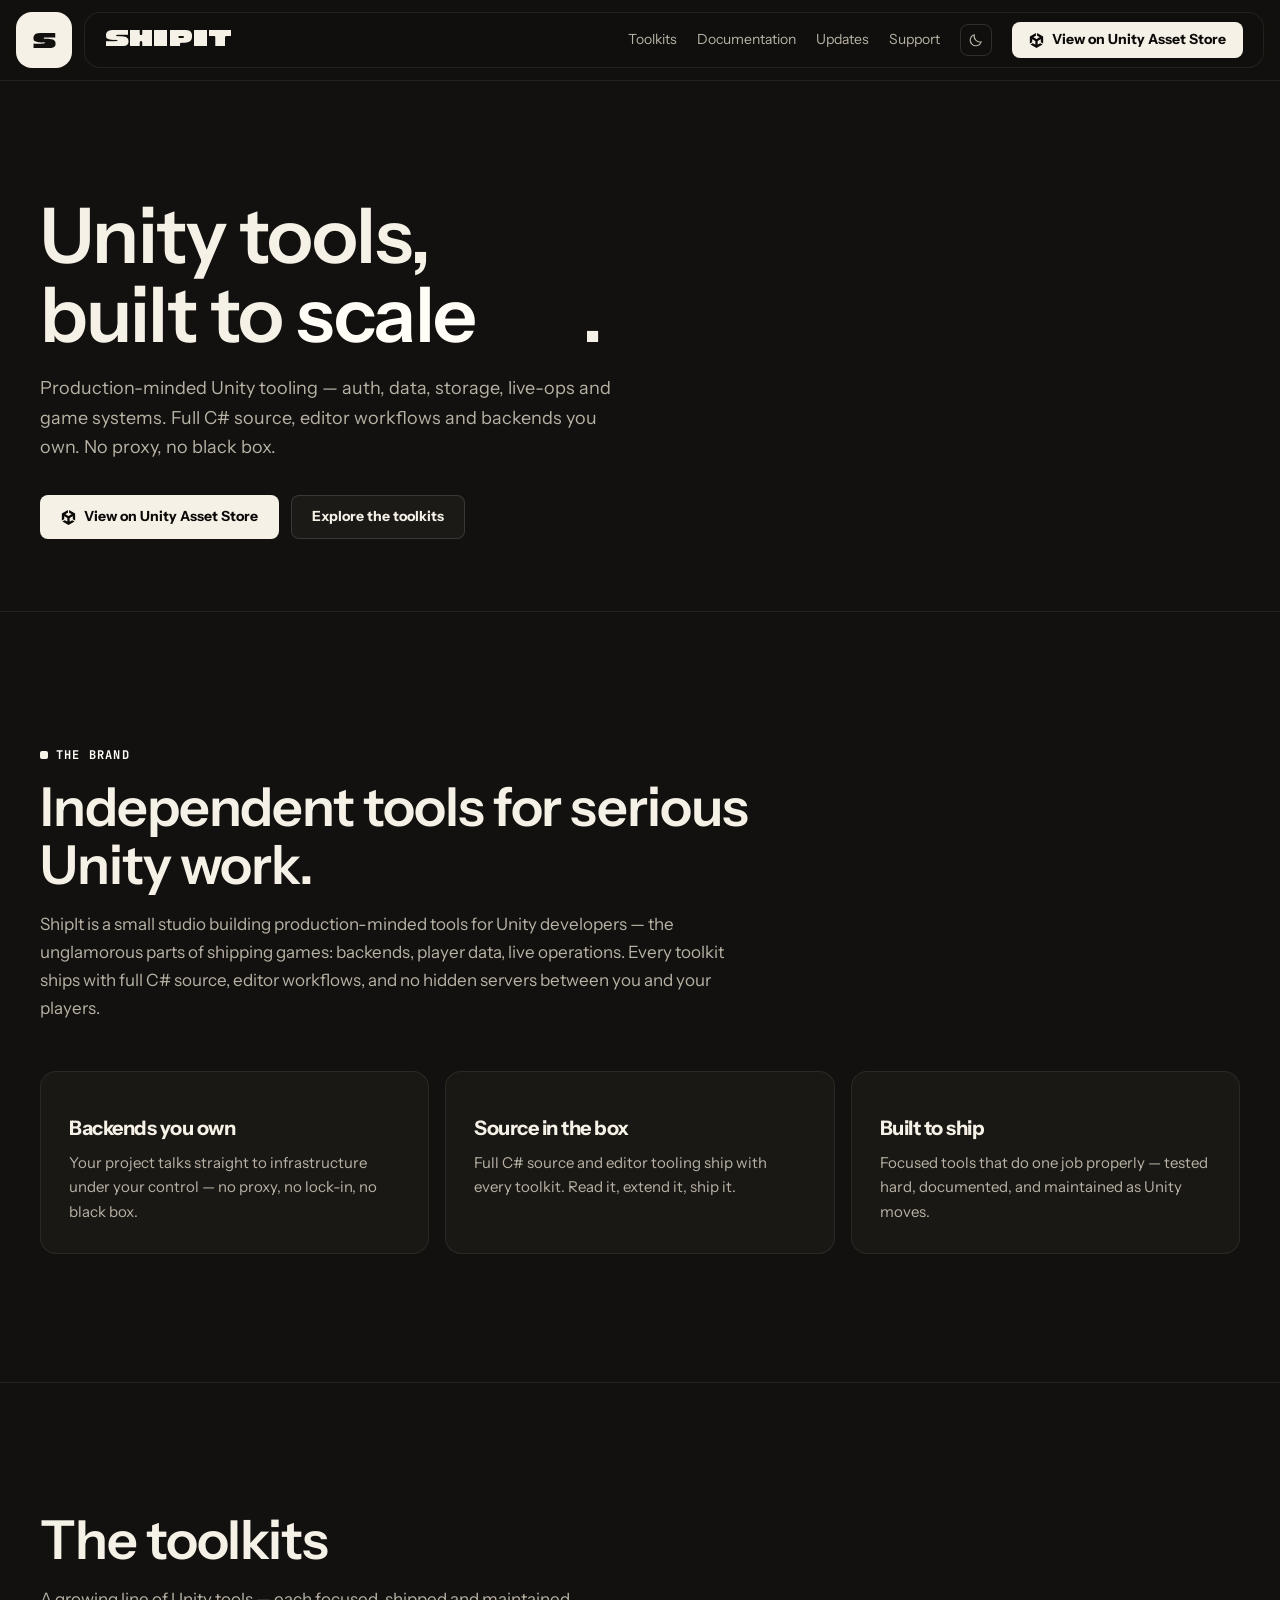
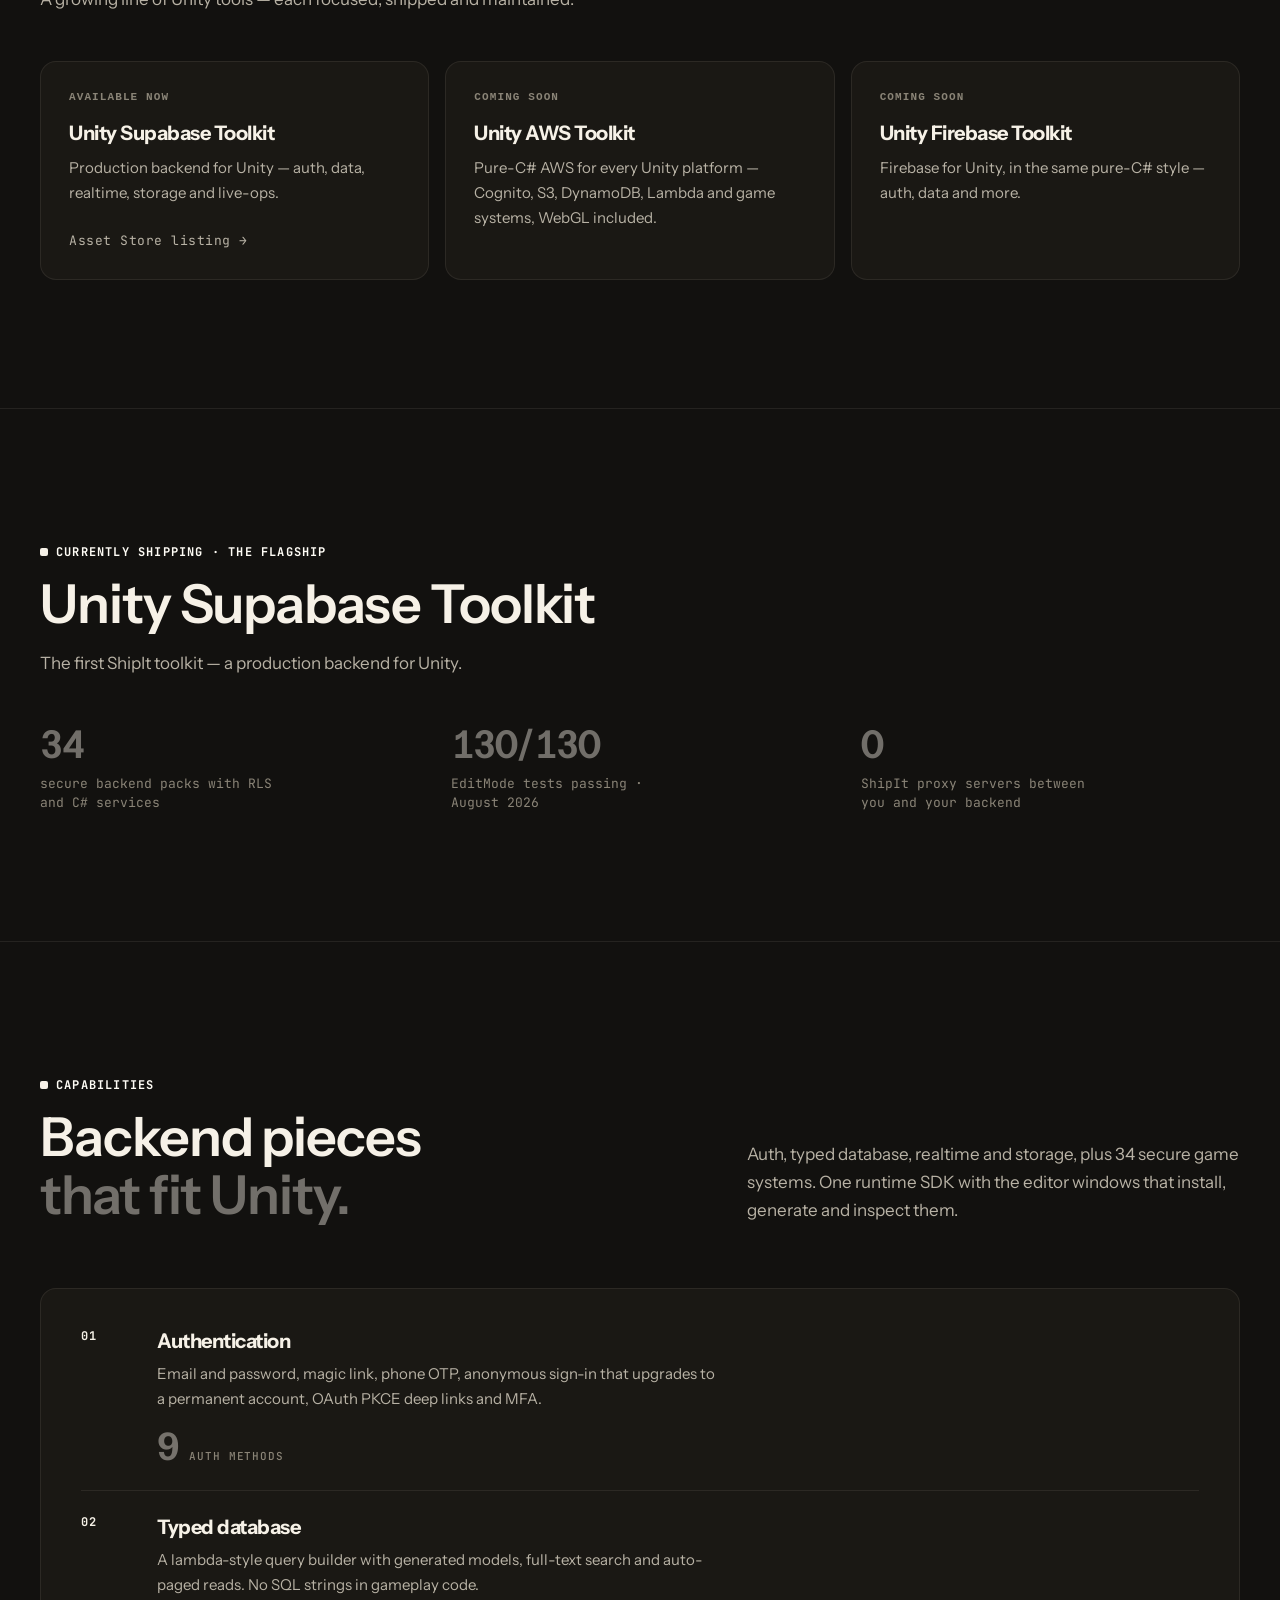
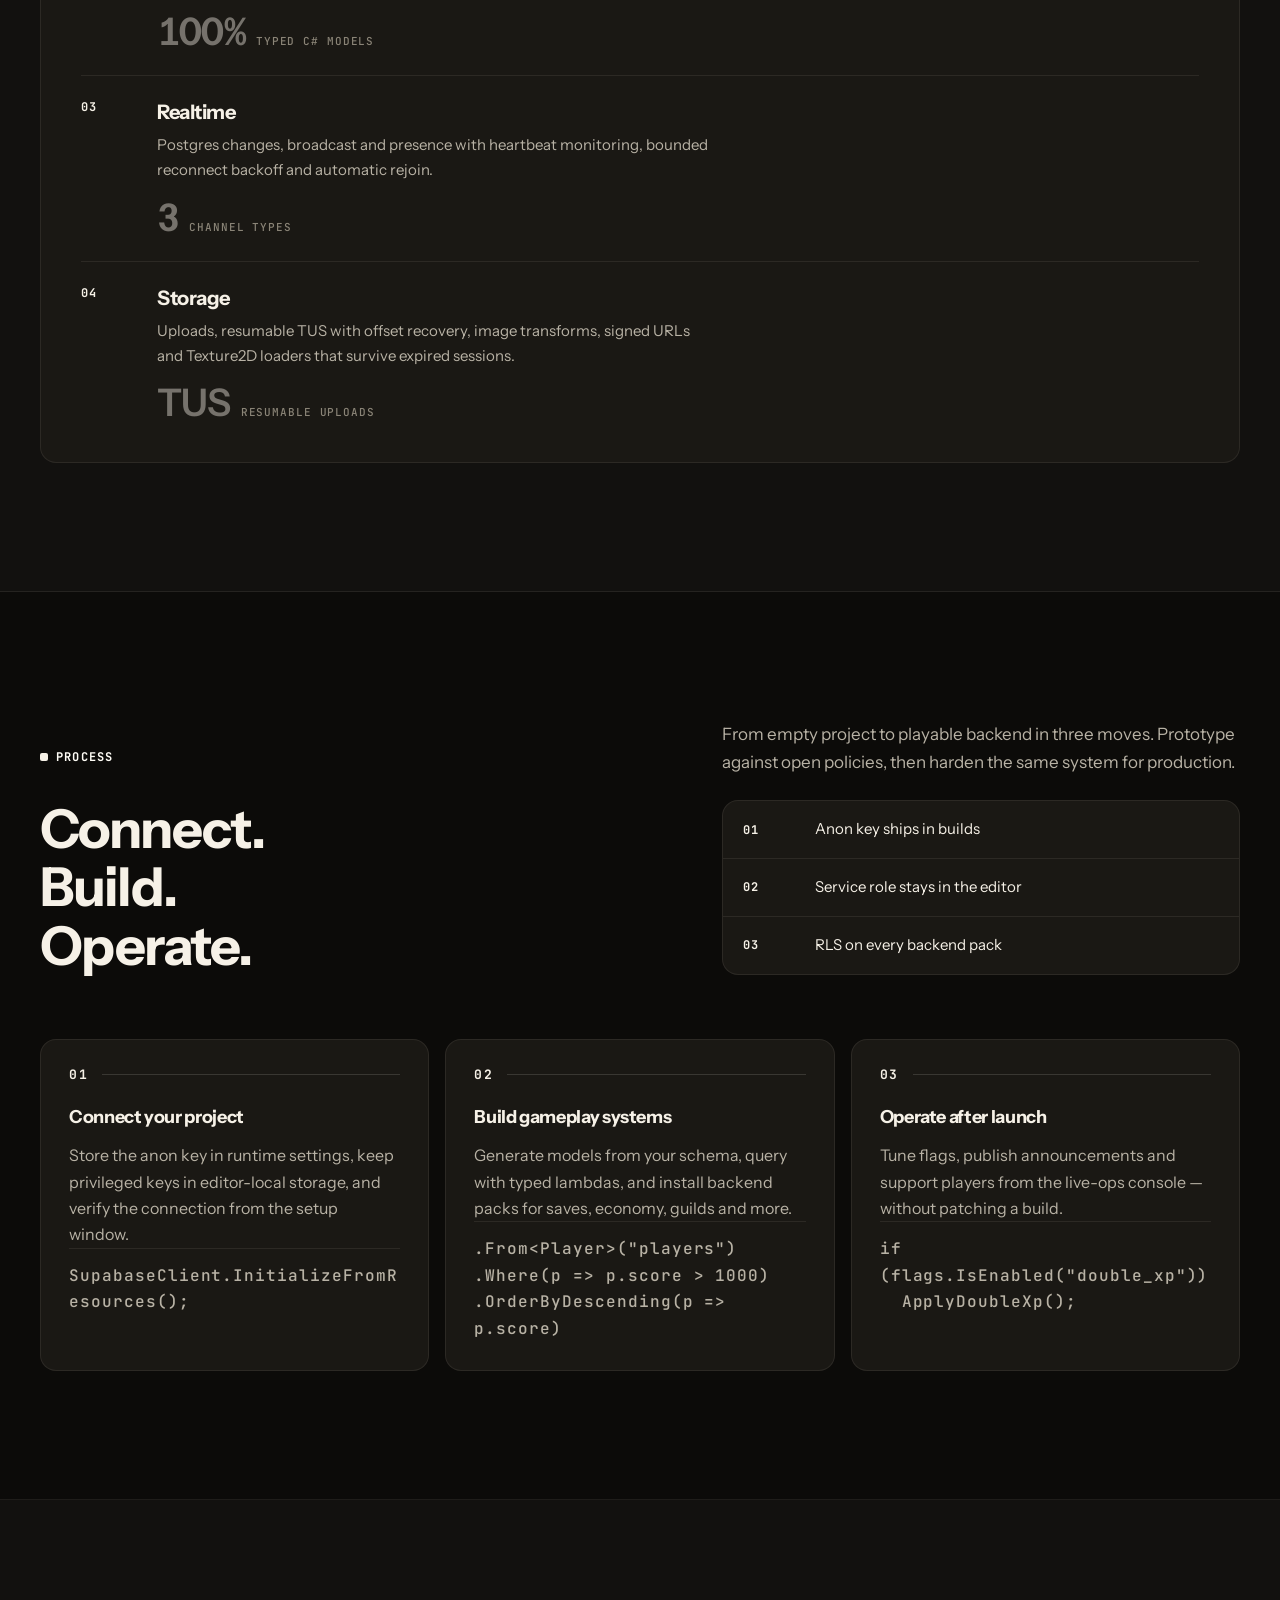
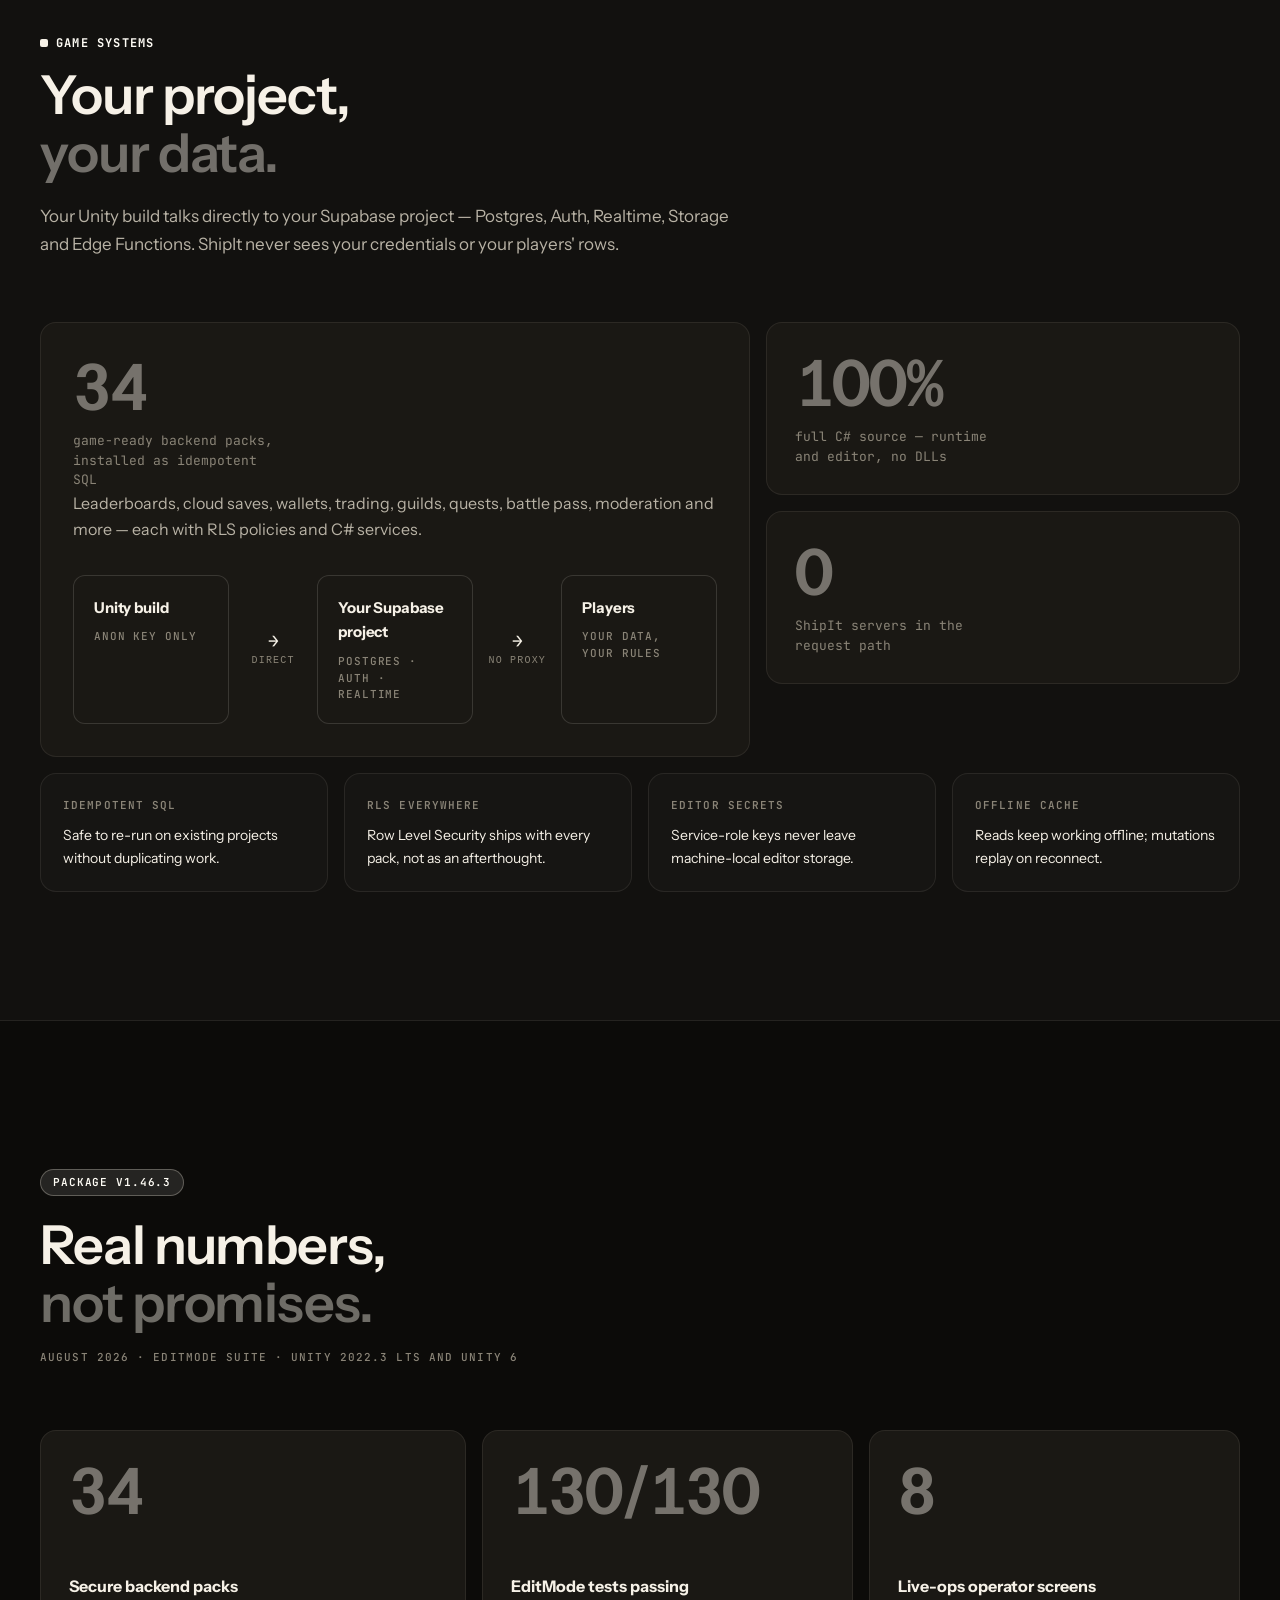
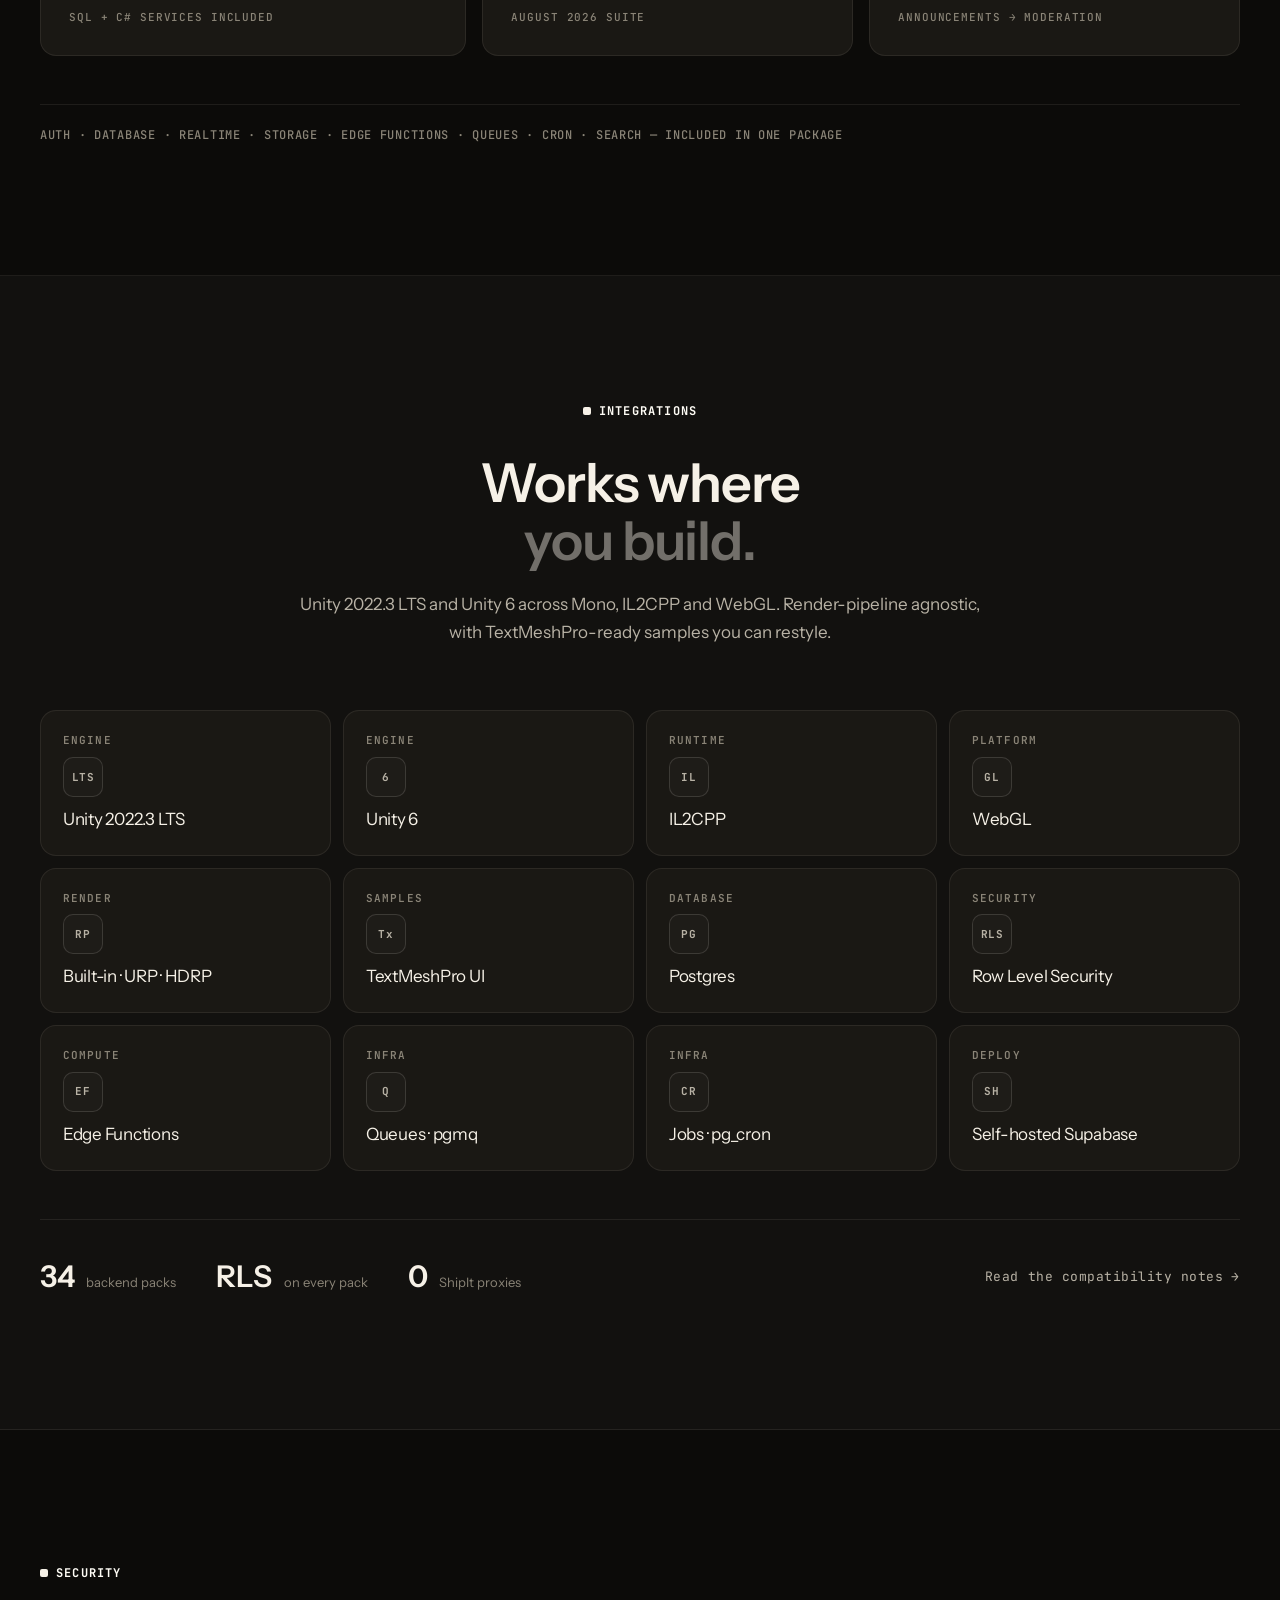
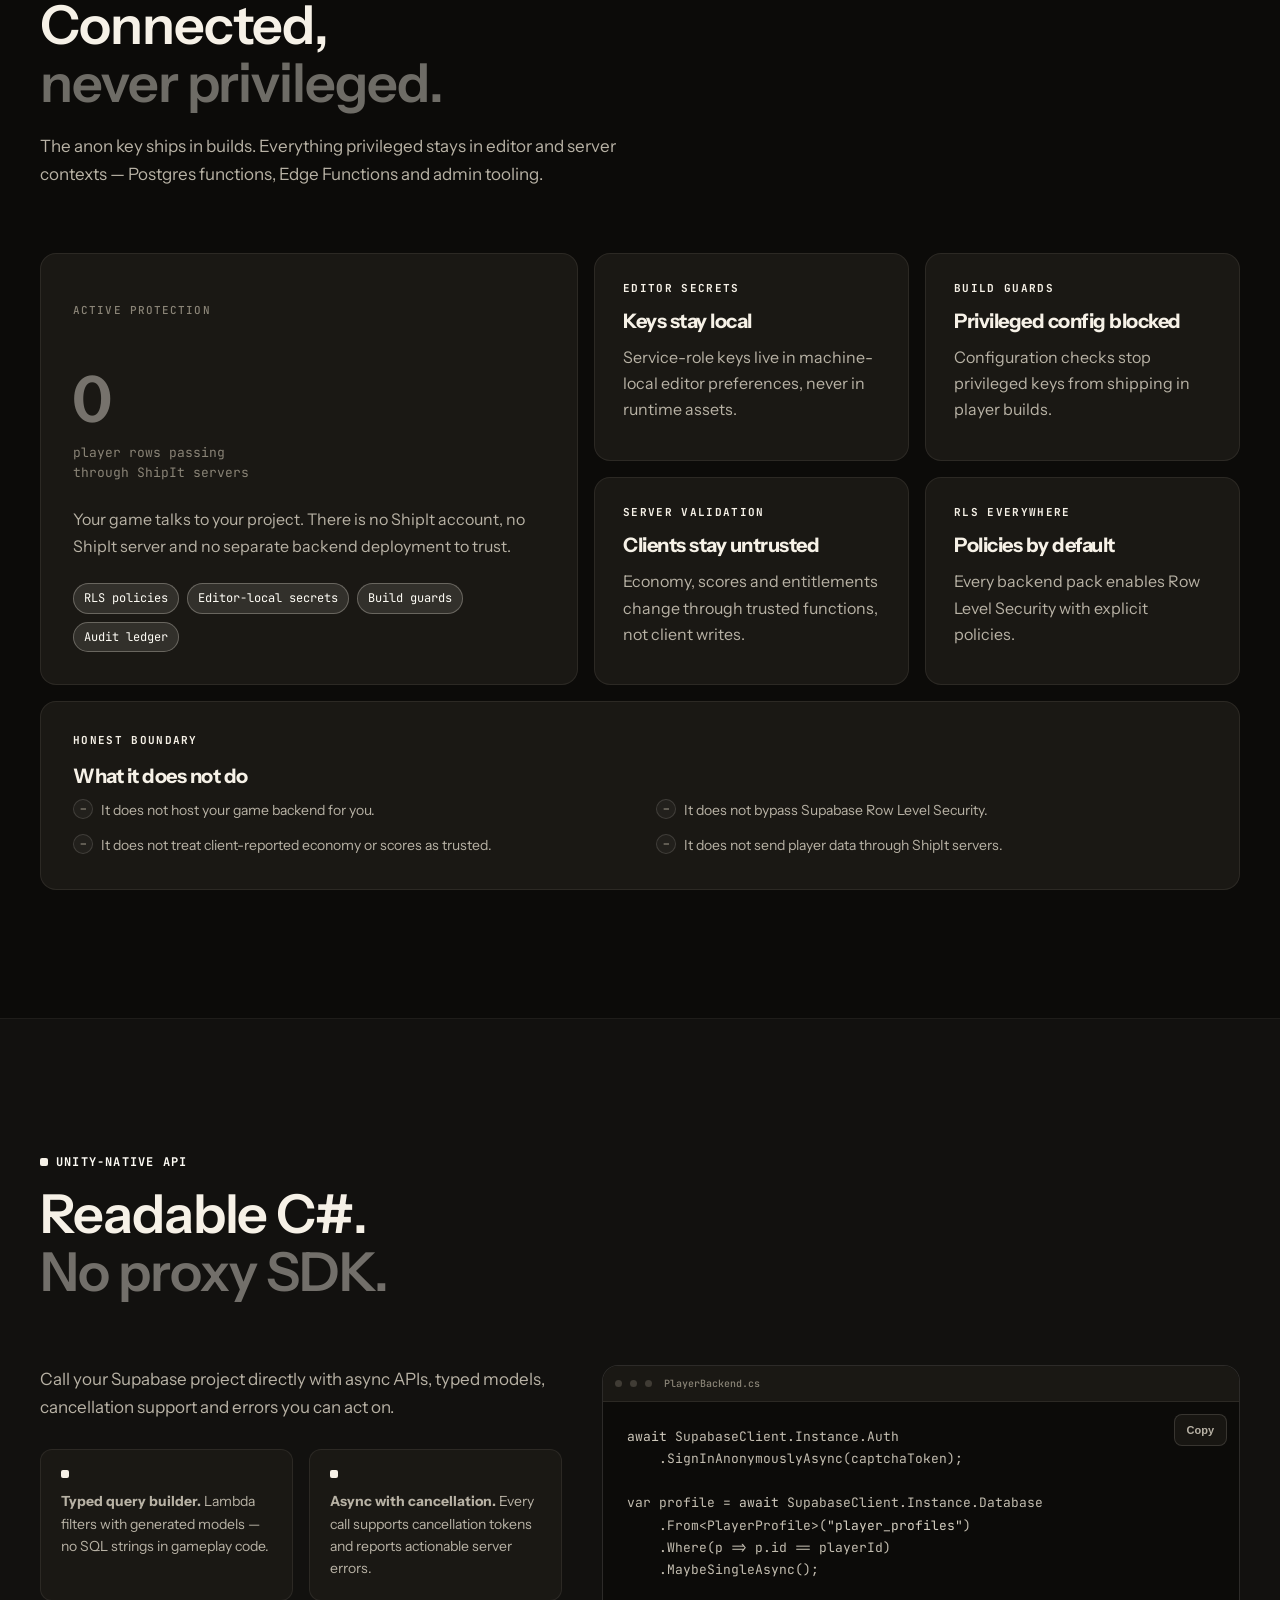
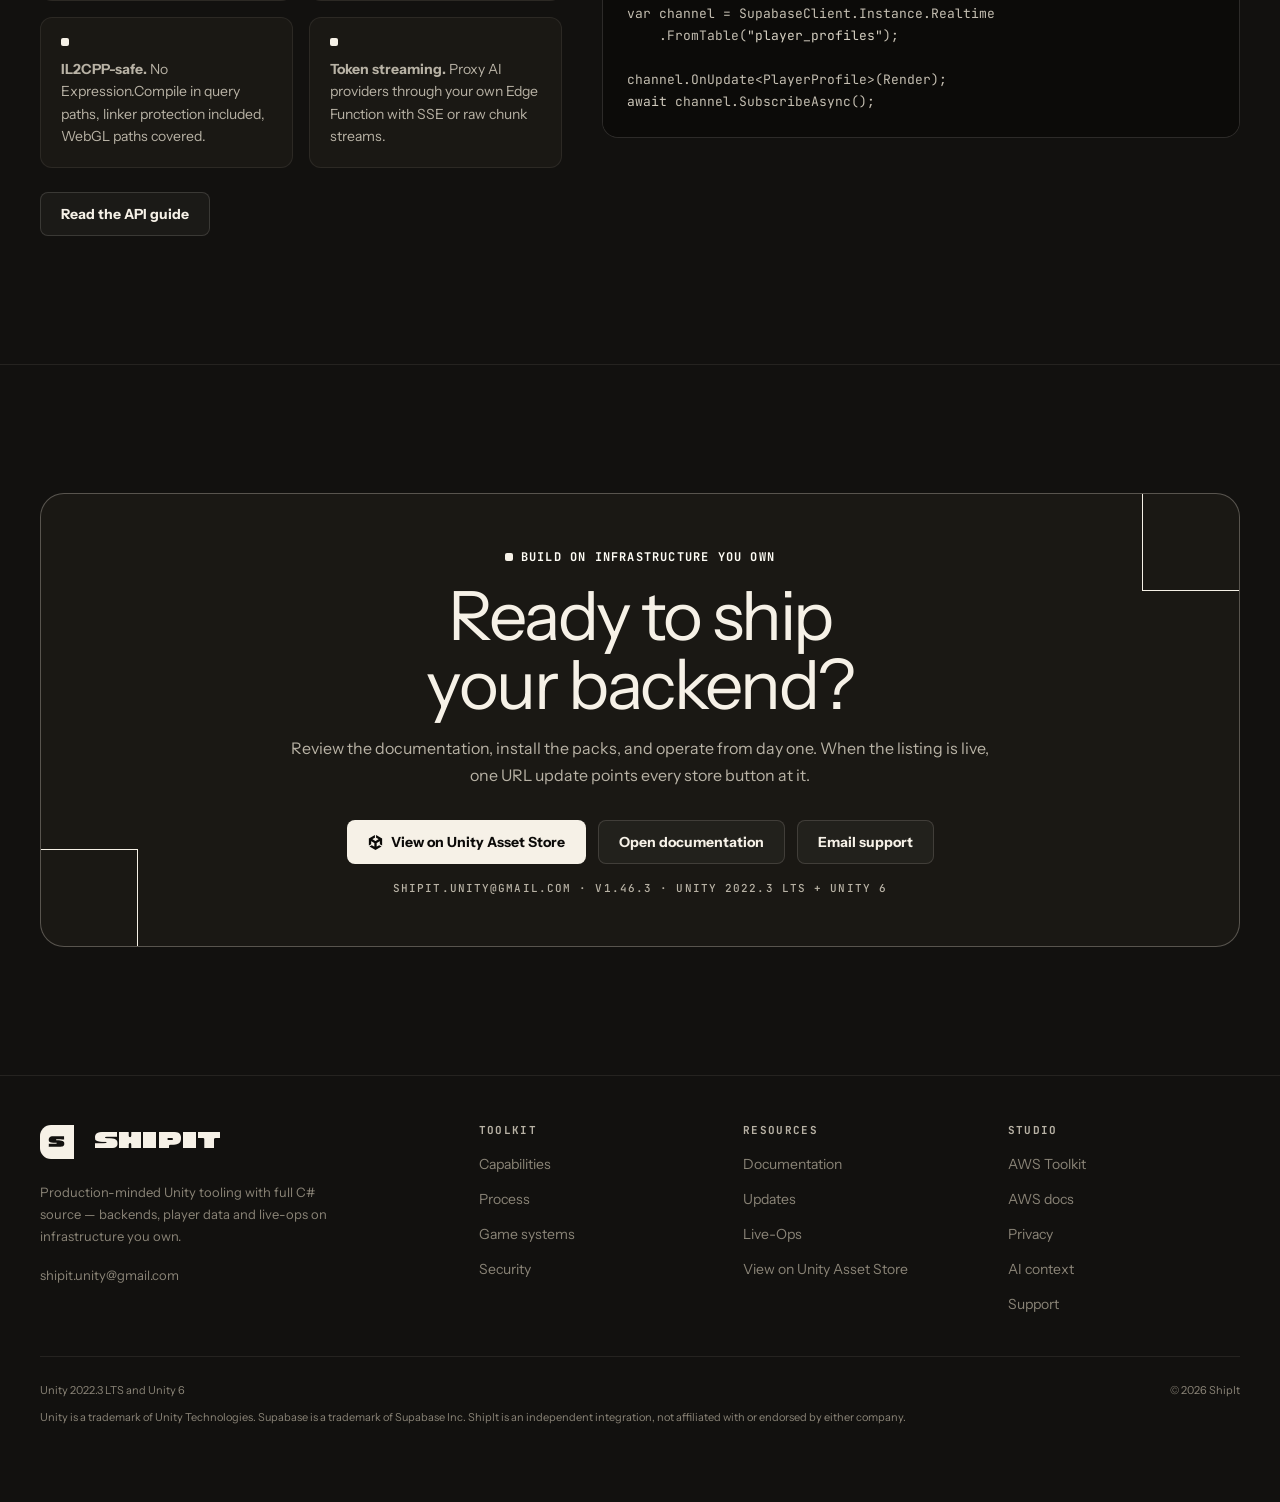
==== commit 54d768f2: "feat(brand): Unity mark inside all store buttons (theme-swapped monochrome glyph)" ====
--- a/index.html
+++ b/index.html
@@ -19,8 +19,8 @@
   <link rel="preconnect" href="https://fonts.gstatic.com" crossorigin />
   <link href="https://fonts.googleapis.com/css2?family=Instrument+Sans:ital,wght@0,400..700;1,400..700&family=Instrument+Serif:ital@0;1&family=JetBrains+Mono:wght@400;500;700&display=swap" rel="stylesheet" />
   <script>try{if(localStorage.getItem("shipit-theme")==="light")document.documentElement.setAttribute("data-theme","light")}catch(e){}</script>
-  <link rel="stylesheet" href="styles.css?v=20260943" />
-  <link rel="stylesheet" href="landing.css?v=20260943" />
+  <link rel="stylesheet" href="styles.css?v=20260944" />
+  <link rel="stylesheet" href="landing.css?v=20260944" />
   <script>
     /* Flag the entrance-motion hidden state before first paint; the
        fallback timeout guarantees content if landing-motion.js fails. */
--- a/styles.css
+++ b/styles.css
@@ -1 +1 @@
-:root{color-scheme: dark;--bg: #12110F;--bg-soft: #171510;--surface: #1A1814;--surface-raised: #201D18;--surface-soft: #262219;--code: #0C0B09;--line: rgba(246,241,231,.08);--line-strong: rgba(246,241,231,.14);--text: #F6F1E7;--muted: #B8B2A5;--quiet: #8A8477;--brand: #F6F1E7;--brand-hover: #FFFDF6;--brand-press: #EFE9DC;--brand-ink: #0B0A08;--brand-soft: rgba(246,241,231,.11);--brand-line: rgba(246,241,231,.28);--info: #CFC9BC;--warning: #D9D2C4;--danger: #C9C3B6;--accent: var(--brand);--accent-hover: var(--brand-hover);--accent-press: var(--brand-press);--accent-soft: var(--brand-soft);--accent-line: var(--brand-line);--accent-ink: var(--brand-ink);--nav-bg: rgba(18,17,15,.84);--nav-glass: rgba(18,17,15,.72);--pill-bg: rgba(18,17,15,.82);--panel-bg: rgba(18,17,15,.98);--control-bg: rgba(26,24,20,.94);--atmosphere: rgba(246,241,231,.08);--grid-ink: rgba(246,241,231,.018);--grid-line: rgba(246,241,231,.05);--glass-soft: rgba(246,241,231,.04);--glass: rgba(246,241,231,.08);--glass-strong: rgba(246,241,231,.06);--overlay-faint: rgba(246,241,231,.02);--overlay-soft: rgba(246,241,231,.025);--overlay: rgba(246,241,231,.035);--overlay-strong: rgba(246,241,231,.015);--overlay-raised: rgba(246,241,231,.014);--ink-2: #BCB6A9;--ink-3: #C4BEB1;--ink-code: #D8D2C5;--gradient-ink: #E8E1D3;--tok-key: #CFC9BC;--tok-string: #D6D0C2;--tok-type: #C4BEB1;--dot: #403C35;--mark-bg: #F6F1E7;--mark-svg: url("assets/brand/shipit-mark.svg");--font-display: "Instrument Sans",Inter,ui-sans-serif,-apple-system,BlinkMacSystemFont,"Segoe UI",sans-serif;--font-sans: "Instrument Sans",Inter,ui-sans-serif,-apple-system,BlinkMacSystemFont,"Segoe UI",sans-serif;--font-mono: "JetBrains Mono",ui-monospace,"SFMono-Regular",Consolas,monospace;--ease-out: cubic-bezier(.22,1,.36,1);--radius-sm: 8px;--radius: 16px;--radius-lg: 24px;}*{box-sizing: border-box}[hidden]{display: none !important}html{scroll-behavior: smooth;background: var(--bg)}body{margin: 0;min-width: 320px;color: var(--text);background: var(--bg);font-family: "Instrument Sans",Inter,ui-sans-serif,-apple-system,BlinkMacSystemFont,"Segoe UI",sans-serif;font-size: 16px;line-height: 1.65;-webkit-font-smoothing: antialiased;text-rendering: optimizeLegibility}img{display: block;max-width: 100%;height: auto}a{color: inherit;text-decoration: none}a:hover{color: var(--brand-hover)}button,a,summary{-webkit-tap-highlight-color: transparent}:focus-visible{outline: 3px solid var(--info);outline-offset: 3px}.skip-link{position: fixed;top: 8px;left: 8px;z-index: 100;padding: 8px 12px;border-radius: var(--radius-sm);background: var(--text);color: var(--bg);font-weight: 700;transform: translateY(-160%)}.skip-link:focus{transform: translateY(0)}.shell{width: min(1200px,calc(100% - 48px));margin-inline: auto}.site-nav{position: sticky;top: 0;z-index: 40;display: flex;align-items: center;justify-content: center;gap: 12px;border-bottom: 1px solid var(--line);background: var(--nav-glass);backdrop-filter: blur(20px);-webkit-backdrop-filter: blur(20px)}.nav-inner{width: min(1200px,calc(100% - 32px - 68px));min-height: 56px;display: flex;align-items: center;gap: 24px;margin: 12px 0;padding-inline: 20px;border: 1px solid var(--line);border-radius: 16px;background: var(--pill-bg)}.nav-mark{flex: 0 0 56px;width: 56px;height: 56px;margin: 12px 0;border-radius: 16px;background: var(--mark-bg) var(--mark-svg) center / 48% no-repeat}.nav-drop{position: relative;align-self: stretch;display: flex;align-items: center}.nav-drop-panel{position: absolute;top: calc(100% + 16px);left: 50%;transform: translateX(-50%);z-index: 6;width: max-content;min-width: 380px;max-width: calc(100vw - 32px);display: grid;gap: 2px;padding: 10px;border: 1px solid var(--line);border-radius: 16px;background: var(--surface);opacity: 0;visibility: hidden;transition: opacity .16s var(--ease-out),visibility .16s var(--ease-out)}.nav-drop-panel::before{position: absolute;left: 0;right: 0;top: -18px;height: 18px;content: ""}.nav-drop:hover .nav-drop-panel,.nav-drop:focus-within .nav-drop-panel{opacity: 1;visibility: visible}.nav-drop-row{display: flex;flex-wrap: nowrap;align-items: center;justify-content: space-between;gap: 16px;padding: 8px 10px;border-radius: 10px}.nav-drop-row:hover{background: var(--overlay-soft)}.nav-drop-name{flex: 0 0 auto;font-size: 13px;white-space: nowrap;color: var(--text)}.nav-drop-acts{flex: 0 0 auto;display: flex;align-items: center;gap: 6px;white-space: nowrap}.nav-drop-act{width: 28px;height: 28px;padding: 0;display: inline-flex;align-items: center;justify-content: center;border-radius: 8px;color: var(--muted);transition: background-color .16s var(--ease-out),color .16s var(--ease-out)}.nav-drop-act:hover{background: var(--overlay);color: var(--text)}.nav-drop-store{width: auto;height: auto;min-height: 30px;padding: 6px 14px;border: 1px solid transparent;border-radius: 8px;background: var(--brand);color: var(--brand-ink);font-family: var(--font-sans);font-size: 12px;font-weight: 680;letter-spacing: .01em;white-space: nowrap}.nav-drop-store:hover{background: var(--brand-hover);color: var(--brand-ink)}.nav-drop-soon{padding: 3px 9px;border: 1px solid var(--line);border-radius: 999px;color: var(--quiet);font: 600 10px/1.4 ui-monospace,"SFMono-Regular",Consolas,monospace;letter-spacing: .08em;text-transform: uppercase}.brand{display: inline-flex;align-items: center;gap: 20px;color: var(--text);font-weight: 700;letter-spacing: -.02em}.brand:hover{color: var(--text)}.brand-mark{width: 34px;height: 34px;flex: 0 0 34px;background: var(--mark-bg) var(--mark-svg) center / 56% no-repeat;border-radius: 11px 0 0 11px}.brand-product{color: var(--muted);font-weight: 520}.nav-links{margin-left: auto;display: flex;align-items: center;gap: 20px;color: var(--muted);font-size: 14px}.nav-links a:not(.button):not(.nav-drop-act){padding: 8px 0}.nav-links a[aria-current="page"]{color: var(--text)}.theme-toggle{width: 32px;height: 32px;display: inline-flex;align-items: center;justify-content: center;padding: 0;border: 1px solid var(--line-strong);border-radius: var(--radius-sm);background: transparent;color: var(--muted);cursor: pointer;transition: border-color .16s ease,color .16s ease}.theme-toggle:hover{border-color: var(--brand-line);color: var(--text)}.theme-toggle svg{display: block}.theme-toggle .icon-sun{display: none}:root[data-theme="light"] .theme-toggle .icon-moon{display: none}:root[data-theme="light"] .theme-toggle .icon-sun{display: block}.mobile-nav{display: none;margin-left: auto;position: relative}.mobile-nav summary{min-width: 72px;min-height: 44px;display: flex;align-items: center;justify-content: center;padding: 0 14px;border: 1px solid var(--line-strong);border-radius: var(--radius-sm);background: var(--surface);color: var(--text);font-size: 14px;font-weight: 700;cursor: pointer;list-style: none}.mobile-nav summary::-webkit-details-marker{display: none}.mobile-nav[open] summary{border-color: var(--brand-line);background: var(--surface-raised)}.mobile-nav-panel{position: absolute;top: calc(100% + 8px);right: 0;width: min(280px,calc(100vw - 32px));display: grid;gap: 4px;padding: 8px;border: 1px solid var(--line-strong);border-radius: 12px;background: var(--panel-bg);}.mobile-nav-panel a:not(.button){min-height: 44px;display: flex;align-items: center;padding: 0 12px;border-radius: var(--radius-sm);color: var(--muted)}.mobile-nav-panel a:hover,.mobile-nav-panel a[aria-current="page"]{background: var(--brand-soft);color: var(--text)}.mobile-nav-panel .button{width: 100%;margin-top: 4px}.button{min-height: 44px;display: inline-flex;align-items: center;justify-content: center;gap: 8px;padding: 0 20px;border: 1px solid transparent;border-radius: var(--radius-sm);background: var(--brand);color: var(--brand-ink);font: inherit;font-size: 14px;font-weight: 760;cursor: pointer;transition: background-color .16s ease,border-color .16s ease,transform .16s ease}.button:hover{color: var(--brand-ink);background: var(--brand-hover);transform: translateY(-1px)}.button:active{transform: translateY(0);background: var(--brand-press)}.button[disabled],.button[aria-disabled="true"]{cursor: not-allowed;opacity: .48;transform: none}.button.secondary{border-color: var(--line-strong);background: var(--glass-soft);color: var(--text)}.button.secondary:hover{background: var(--glass);color: var(--text)}.button.secondary:active{background: var(--glass-strong)}.button.small{min-height: 36px;padding-inline: 16px}.hero{padding: 80px 0 64px;overflow: hidden}.hero-grid{display: grid;grid-template-columns: repeat(12,minmax(0,1fr));gap: 24px;align-items: center}.hero-copy-block{grid-column: span 5;padding-right: 24px}.hero-visual{grid-column: span 7}.eyebrow,.section-label{display: inline-flex;align-items: center;gap: 8px;color: var(--brand-hover);font: 700 12px/1.2 ui-monospace,"SFMono-Regular",Consolas,monospace;letter-spacing: .1em;text-transform: uppercase}.eyebrow::before,.section-label::before{width: 8px;height: 8px;border-radius: 2px;background: var(--brand);content: ""}.hero h1{max-width: 720px;margin: 24px 0 20px;font-size: clamp(48px,5.7vw,76px);font-weight: 680;letter-spacing: -.055em;line-height: 1}.gradient-text{color: var(--gradient-ink)}.hero-copy{max-width: 640px;margin: 0;color: var(--muted);font-size: 18px;line-height: 1.65}.hero-actions{display: flex;flex-wrap: wrap;gap: 12px;margin-top: 32px}.micro-proof{display: grid;gap: 8px;margin-top: 24px;color: var(--quiet);font-size: 13px}.micro-proof span{display: flex;align-items: center;gap: 8px}.micro-proof span::before{width: 6px;height: 6px;flex: 0 0 6px;border-radius: 50%;background: var(--brand);content: ""}.product-shot{margin: 0;overflow: hidden;border: 1px solid var(--line-strong);border-radius: var(--radius);background: var(--surface);}.hero-shot{transform: none}.product-shot img{width: 100%;height: auto;background: var(--surface)}.product-shot figcaption{padding: 12px 16px;border-top: 1px solid var(--line);color: var(--quiet);font-size: 12px}.proof-strip{border-block: 1px solid var(--line);background: var(--overlay-strong)}.proof-grid{display: grid;grid-template-columns: repeat(4,1fr)}.proof-item{padding: 24px;border-right: 1px solid var(--line)}.proof-item:first-child{padding-left: 0}.proof-item:last-child{border-right: 0}.proof-value{display: block;color: var(--text);font-size: 24px;font-weight: 680;letter-spacing: -.03em}.proof-label{display: block;margin-top: 4px;color: var(--quiet);font-size: 12px}.section{padding: 96px 0;border-bottom: 1px solid var(--line)}.section-compact{padding: 72px 0}.section-tinted{background: var(--overlay-raised)}.section-label{margin-bottom: 16px}.section-heading{max-width: 800px;margin: 0;font-size: clamp(36px,4.2vw,56px);font-weight: 650;letter-spacing: -.045em;line-height: 1.08}.section-lead{max-width: 700px;margin: 20px 0 0;color: var(--muted);font-size: 17px}.split-panel{display: grid;grid-template-columns: minmax(0,1.1fr) minmax(320px,.9fr);gap: 40px;align-items: center}.split-panel.reverse{grid-template-columns: minmax(320px,.85fr) minmax(0,1.15fr)}.decision-card{padding: 28px;border: 1px solid var(--line);border-radius: var(--radius);background: var(--surface);}.decision-card h3{margin: 0 0 16px;font-size: 20px;letter-spacing: -.025em}.check-list{display: grid;gap: 12px;margin: 0;padding: 0;list-style: none}.check-list li{display: grid;grid-template-columns: 18px 1fr;gap: 10px;color: var(--muted);font-size: 14px}.check-list li::before{width: 18px;height: 18px;display: grid;place-items: center;border: 1px solid var(--brand-line);border-radius: 50%;background: var(--brand-soft);color: var(--brand);content: "✓";font-size: 11px;font-weight: 800;line-height: 1}.muted-checks li::before{border-color: var(--line-strong);background: var(--overlay);color: var(--quiet);content: "–"}.release-list{margin-top: 48px;border-top: 1px solid var(--line-strong)}.release-row{display: grid;grid-template-columns: 96px minmax(0,1fr) minmax(280px,.8fr);gap: 32px;align-items: start;padding: 32px 0;border-bottom: 1px solid var(--line)}.release-index{color: var(--brand);font: 700 12px/1.4 ui-monospace,"SFMono-Regular",Consolas,monospace}.release-row h3{margin: -4px 0 8px;font-size: 22px;letter-spacing: -.025em}.release-row p{margin: 0;color: var(--muted);font-size: 14px}.release-code{overflow: auto;padding: 16px;border: 1px solid var(--line);border-radius: var(--radius-sm);background: var(--code);color: var(--ink-2);font: 12px/1.65 ui-monospace,"SFMono-Regular",Consolas,monospace}.tour-grid{display: grid;grid-template-columns: repeat(12,minmax(0,1fr));gap: 24px;margin-top: 48px}.tour-card{grid-column: span 6;margin: 0;overflow: hidden;border: 1px solid var(--line);border-radius: var(--radius);background: var(--surface);}.tour-card.wide{grid-column: span 12}.tour-card-link{aspect-ratio: 16 / 10;display: grid;place-items: center;overflow: hidden;background: var(--bg-soft)}.tour-card.wide .tour-card-link{aspect-ratio: 16 / 7.2}.tour-card-link:hover{}.tour-card img{width: 100%;height: 100%;object-fit: contain;object-position: top left;border-bottom: 1px solid var(--line);background: var(--bg-soft)}.tour-card figcaption{padding: 20px}.tour-card strong{display: block;font-size: 17px}.tour-card span{display: block;margin-top: 4px;color: var(--muted);font-size: 13px}.bento{display: grid;grid-template-columns: repeat(12,minmax(0,1fr));gap: 16px;margin-top: 48px}.bento-card{grid-column: span 5;padding: 28px;border: 1px solid var(--line);border-radius: var(--radius);background: var(--surface);}.bento-card.large{grid-column: span 7;grid-row: span 2}.bento-card h3{margin: 0 0 8px;font-size: 20px;letter-spacing: -.025em}.bento-card p{max-width: 560px;margin: 0;color: var(--muted);font-size: 14px}.pack-cloud{display: flex;flex-wrap: wrap;gap: 8px;margin-top: 24px}.pack-cloud span{padding: 6px 10px;border: 1px solid var(--line);border-radius: 999px;background: var(--overlay-soft);color: var(--muted);font-size: 11px}.assurance-list{display: grid;gap: 12px;margin: 20px 0 0;padding: 0;list-style: none}.assurance-list li{display: grid;grid-template-columns: 8px 1fr;gap: 12px;color: var(--muted);font-size: 13px}.assurance-list li::before{width: 8px;height: 8px;margin-top: 7px;border-radius: 2px;background: var(--brand);content: ""}.workflow-grid{display: grid;grid-template-columns: repeat(3,1fr);gap: 16px;margin-top: 48px}.workflow-grid article{min-height: 210px;padding: 24px;border: 1px solid var(--line);border-radius: var(--radius);background: var(--surface);}.workflow-grid article > span{color: var(--brand);font: 740 12px/1 ui-monospace,"SFMono-Regular",Consolas,monospace;letter-spacing: .12em}.workflow-grid h3{margin: 28px 0 8px;font-size: 18px;letter-spacing: -.02em}.workflow-grid p{margin: 0;color: var(--muted);font-size: 14px}.trust-grid,.hardening-grid{display: grid;grid-template-columns: repeat(3,1fr);gap: 16px;margin-top: 48px}.trust-grid article,.hardening-grid article{padding: 28px;border: 1px solid var(--line);border-radius: var(--radius);background: var(--surface);}.trust-grid strong{display: block;font-size: 18px}.trust-grid p,.hardening-grid p{margin: 10px 0 0;color: var(--muted);font-size: 14px}.compatibility-panel{display: grid;grid-template-columns: repeat(2,minmax(0,1fr));gap: 16px;margin-top: 16px}.compatibility-panel > div{padding: 22px;border: 1px solid var(--line);border-radius: var(--radius);background: var(--overlay-faint)}.compatibility-panel strong{display: block;font-size: 16px}.compatibility-panel p{margin: 8px 0 0;color: var(--muted);font-size: 14px}.hardening-grid{grid-template-columns: repeat(4,1fr)}.hardening-grid article > span{color: var(--brand);font: 700 11px/1.2 ui-monospace,"SFMono-Regular",Consolas,monospace;letter-spacing: .1em}.hardening-grid h3{margin: 16px 0 0;font-size: 18px;letter-spacing: -.02em}.code-showcase{display: grid;grid-template-columns: repeat(12,minmax(0,1fr));gap: 24px;align-items: center}.code-showcase > div:first-child{grid-column: span 5;padding-right: 24px}.code-window{grid-column: span 7;overflow: hidden;border: 1px solid var(--line-strong);border-radius: var(--radius);background: var(--code);}.window-bar{min-height: 36px;display: flex;align-items: center;gap: 8px;padding: 0 12px;border-bottom: 1px solid var(--line);background: var(--surface)}.window-dot{width: 7px;height: 7px;border-radius: 50%;background: var(--dot)}.window-title{margin-left: 4px;color: var(--quiet);font: 500 10px/1 ui-monospace,"SFMono-Regular",Consolas,monospace}.code-window pre{margin: 0;padding: 24px;border: 0;border-radius: 0}.tok-key{color: var(--tok-key)}.tok-string{color: var(--tok-string)}.tok-type{color: var(--ink-3)}.cta-panel{position: relative;overflow: hidden;padding: 56px;border: 1px solid var(--brand-line);border-radius: var(--radius-lg);background: var(--surface)}.cta-panel h2{max-width: 760px;margin: 0;font-size: clamp(36px,5vw,56px);letter-spacing: -.05em;line-height: 1.06}.cta-panel p{max-width: 680px;margin: 16px 0 0;color: var(--muted)}.page-hero{padding: 80px 0 64px}.page-hero h1{max-width: 880px;margin: 20px 0 16px;font-size: clamp(48px,6vw,72px);font-weight: 660;letter-spacing: -.055em;line-height: 1}.page-hero > .shell > p{max-width: 760px;margin: 0;color: var(--muted);font-size: 18px}.preview-disclosure{margin-top: 24px;color: var(--quiet);font-size: 12px}.dashboard-preview{margin: 40px 0 0;overflow: hidden;border: 1px solid var(--line-strong);border-radius: var(--radius);background: var(--surface);}.ops-ui{min-height: 456px;display: grid;grid-template-columns: 184px 1fr}.ops-sidebar{padding: 20px 12px;border-right: 1px solid var(--line);background: var(--bg-soft)}.ops-sidebar strong{display: block;padding: 0 12px 16px;font-size: 12px}.ops-sidebar span{display: block;padding: 8px 12px;border-radius: var(--radius-sm);color: var(--quiet);font-size: 11px}.ops-sidebar span.active{background: var(--brand-soft);color: var(--text)}.ops-content{min-width: 0;padding: 28px}.ops-title{display: flex;align-items: flex-start;justify-content: space-between;gap: 20px}.ops-title h3{margin: 0;font-size: 19px}.ops-title p{margin: 4px 0 0;color: var(--quiet);font-size: 11px}.ops-preview-badge{padding: 7px 10px;border: 1px solid var(--brand-line);border-radius: var(--radius-sm);background: var(--brand-soft);color: var(--brand-hover);font-size: 10px;font-weight: 700;letter-spacing: .05em;text-transform: uppercase}.ops-stats{display: grid;grid-template-columns: repeat(4,1fr);gap: 12px;margin-top: 24px}.ops-stat{padding: 16px;border: 1px solid var(--line);border-radius: var(--radius-sm);background: var(--surface-raised)}.ops-stat small{display: block;color: var(--quiet);font-size: 9px;letter-spacing: .08em;text-transform: uppercase}.ops-stat strong{display: block;margin-top: 8px;font: 680 18px/1.2 ui-monospace,"SFMono-Regular",Consolas,monospace}.ops-table{margin-top: 16px;overflow: hidden;border: 1px solid var(--line);border-radius: var(--radius-sm)}.ops-table-row{display: grid;grid-template-columns: 1fr 120px 96px;gap: 12px;padding: 12px 16px;border-top: 1px solid var(--line);color: var(--muted);font-size: 11px}.ops-table-row:first-child{border-top: 0;color: var(--quiet);font-size: 9px;letter-spacing: .08em;text-transform: uppercase}.ops-table-row b{color: var(--text);font-weight: 560}.ops-table-row em{color: var(--brand);font-style: normal;text-align: right}.dashboard-preview > figcaption{padding: 14px 18px;border-top: 1px solid var(--line);color: var(--quiet);font-size: 12px}.ops-model-grid{display: grid;grid-template-columns: repeat(3,1fr);gap: 16px;margin-top: 40px}.ops-model-grid article{padding: 24px;border: 1px solid var(--line);border-radius: var(--radius);background: var(--surface);}.ops-model-grid strong{display: block;font-size: 17px}.ops-model-grid p{margin: 10px 0 0;color: var(--muted);font-size: 14px}.feature-lines{display: grid;grid-template-columns: repeat(3,1fr);margin-top: 48px;border-top: 1px solid var(--line-strong)}.feature-line{padding: 28px 24px 28px 0;border-bottom: 1px solid var(--line)}.feature-line:not(:nth-child(3n+1)){padding-left: 24px;border-left: 1px solid var(--line)}.feature-line h3{margin: 0 0 8px;font-size: 16px}.feature-line p{margin: 0;color: var(--muted);font-size: 13px}.boundary{display: grid;grid-template-columns: 184px 1fr;gap: 32px;padding: 28px;border: 1px solid var(--brand-line);border-radius: var(--radius);background: var(--brand-soft)}.boundary strong{color: var(--brand-hover);font: 700 11px/1.4 ui-monospace,"SFMono-Regular",Consolas,monospace;letter-spacing: .1em;text-transform: uppercase}.boundary p{margin: 0;color: var(--muted)}.docs-hero{padding: 48px 0 36px;border-bottom: 1px solid var(--line)}.docs-hero h1{max-width: 840px;margin: 16px 0 12px;font-size: clamp(38px,4.6vw,52px);font-weight: 660;letter-spacing: -.05em;line-height: 1.04}.docs-hero p{max-width: 760px;margin: 0;color: var(--muted);font-size: 16px}.docs-toolkit{display: flex;flex-wrap: wrap;align-items: center;gap: 10px;margin-top: 24px}.docs-toolkit label{color: var(--quiet);font: 600 11px/1.2 ui-monospace,"SFMono-Regular",Consolas,monospace;letter-spacing: .1em;text-transform: uppercase}.docs-toolkit-control{position: relative;display: inline-flex;align-items: center}.docs-toolkit-control::after{position: absolute;right: 14px;width: 7px;height: 7px;border-right: 1.5px solid var(--quiet);border-bottom: 1.5px solid var(--quiet);content: "";transform: rotate(45deg) translateY(-2px);pointer-events: none}.docs-toolkit select{min-height: 40px;padding: 0 38px 0 14px;border: 1px solid var(--line-strong);border-radius: 10px;background: var(--surface);color: var(--text);font: inherit;font-size: 14px;appearance: none;-webkit-appearance: none;cursor: pointer}.docs-toolkit select:hover{border-color: var(--brand-line)}.docs-toolkit-control:hover::after{border-color: var(--text)}.docs-search{position: relative;max-width: 680px;margin-top: 24px}.docs-search label{display: block;margin-bottom: 8px;color: var(--text);font-size: 13px;font-weight: 700}.docs-search input{width: 100%;min-height: 48px;padding: 0 16px;border: 1px solid var(--line-strong);border-radius: 10px;outline: 0;background: var(--surface);color: var(--text);font: inherit}.docs-search input::placeholder{color: var(--quiet)}.docs-search input:focus{border-color: var(--brand-line);}.docs-search-results{position: absolute;z-index: 30;top: calc(100% + 8px);width: 100%;overflow: hidden;padding: 8px;border: 1px solid var(--line-strong);border-radius: 10px;background: var(--panel-bg);}.docs-search-results a{min-height: 44px;display: flex;align-items: center;padding: 0 12px;border-radius: 8px;color: var(--muted);font-size: 14px}.docs-search-results a:hover{background: var(--brand-soft);color: var(--text)}.docs-search-empty{margin: 0;padding: 12px;color: var(--quiet);font-size: 13px}.docs-quicklinks{display: flex;flex-wrap: wrap;gap: 8px;margin-top: 24px}.docs-quicklinks a{padding: 7px 12px;border: 1px solid var(--line);border-radius: 999px;background: var(--overlay-soft);color: var(--ink-2);font-size: 12px}.docs-quicklinks a:hover{border-color: var(--brand-line);color: var(--brand-hover)}.docs-prereq-grid{display: grid;grid-template-columns: repeat(3,1fr);gap: 12px;margin-top: 18px}.docs-prereq-grid article{padding: 18px;border: 1px solid var(--line);border-radius: 12px;background: var(--surface)}.docs-prereq-grid strong{display: block;color: var(--text);font-size: 14px}.docs-prereq-grid p{margin: 8px 0 0;color: var(--muted);font-size: 13px}.layout{width: min(1200px,calc(100% - 48px));margin-inline: auto;display: grid;grid-template-columns: 248px minmax(0,1fr);gap: 48px}.docs-sidebar{position: sticky;top: 96px;align-self: start;height: calc(100vh - 96px);overflow: auto;padding: 40px 28px 64px 0;border-right: 1px solid var(--line);scrollbar-width: thin;scrollbar-color: var(--brand-line) transparent}.docs-sidebar details,.docs-sidebar nav{display: block}.docs-sidebar summary{display: none}.docs-sidebar h4{margin: 24px 0 8px;color: var(--quiet);font-size: 11px;letter-spacing: .12em;text-transform: uppercase}.docs-sidebar h4:first-child{margin-top: 0}.docs-sidebar a{display: block;margin-left: -12px;padding: 5px 12px;border-left: 2px solid transparent;color: var(--muted);font-size: 13px}.docs-sidebar a:hover{color: var(--brand-hover)}.docs-sidebar a[aria-current="location"]{border-left-color: var(--brand);background: var(--brand-soft);color: var(--text)}.doc-page main{min-width: 0;padding: 40px 0 96px}.doc-page main section{padding: 8px 0 40px;border-bottom: 1px solid var(--line);scroll-margin-top: 104px}.doc-page main section + section{padding-top: 32px}.doc-page main section:last-child{border-bottom: 0}.doc-page h2{margin: 0 0 12px;font-size: 27px;font-weight: 650;letter-spacing: -.025em;line-height: 1.2}.doc-page h3{margin: 28px 0 8px;font-size: 16px}.doc-page p,.doc-page li{color: var(--ink-2)}.doc-page p{max-width: 76ch}.doc-page .muted{color: var(--muted)}.doc-page ul,.doc-page ol{padding-left: 24px}.doc-page li + li{margin-top: 8px}code,pre{font-family: ui-monospace,"SFMono-Regular",Consolas,monospace}p code,li code,td code{padding: 2px 5px;border: 1px solid var(--line);border-radius: 6px;background: var(--surface-raised);color: var(--ink-code);font-size: .86em}pre{max-width: 100%;margin: 12px 0 0;overflow: auto;padding: 20px;border: 1px solid var(--line);border-radius: 12px;background: var(--code);color: var(--ink-3);font-size: 13px;line-height: 1.7}.note{margin-top: 16px;padding: 16px 18px;border: 1px solid var(--line);border-left: 3px solid var(--brand);border-radius: var(--radius-sm);background: var(--surface);color: var(--muted);font-size: 14px}.doc-figure{max-width: 760px;margin: 28px auto 12px;overflow: hidden;padding: 8px 8px 0;border: 1px solid var(--line);border-radius: 12px;background: var(--surface-raised);}.doc-figure-link{display: block;overflow: hidden;border: 1px solid var(--line);border-radius: 8px;background: var(--bg-soft)}.doc-figure-link:hover{border-color: var(--brand-line)}.doc-figure img{width: 100%;height: auto}.doc-figure figcaption{display: flex;align-items: center;justify-content: space-between;gap: 16px;padding: 12px 8px;color: var(--quiet);font-size: 12px}.doc-figure figcaption span:last-child{flex: 0 0 auto;color: var(--brand);font-weight: 700}.table-wrap{max-width: 100%;overflow-x: auto;margin-top: 16px;border: 1px solid var(--line);border-radius: 12px}table{width: 100%;border-collapse: collapse;font-size: 14px}th,td{padding: 10px 12px;border-bottom: 1px solid var(--line);text-align: left;vertical-align: top}th{background: var(--surface-raised);color: var(--text);font-weight: 650}td{color: var(--muted)}tr:last-child td{border-bottom: 0}.code-block{position: relative}.code-block pre{padding-right: 88px}.copy-button{position: absolute;top: 12px;right: 12px;z-index: 2;min-height: 32px;padding: 0 12px;border: 1px solid var(--line-strong);border-radius: var(--radius-sm);background: var(--control-bg);color: var(--muted);font: 700 11px/1 ui-sans-serif,-apple-system,BlinkMacSystemFont,"Segoe UI",sans-serif;cursor: pointer}.copy-button:hover{border-color: var(--brand-line);color: var(--text)}.copy-button:active{background: var(--surface-soft)}.copy-button[disabled]{cursor: wait;opacity: .6}.toast{position: fixed;right: 24px;bottom: 24px;z-index: 80;max-width: min(360px,calc(100% - 48px));padding: 12px 16px;border: 1px solid var(--brand-line);border-radius: var(--radius-sm);background: var(--surface-raised);color: var(--text);font-size: 13px;transform: translateY(16px);opacity: 0;pointer-events: none;transition: opacity .16s ease,transform .16s ease}.toast.visible{transform: translateY(0);opacity: 1}.store-hero{min-height: min(760px,calc(100vh - 96px));display: flex;align-items: center;padding: 88px 0 104px}.store-layout{display: grid;grid-template-columns: minmax(0,1.15fr) minmax(340px,.85fr);gap: 72px;align-items: center}.store-layout h1{max-width: 760px;margin: 20px 0 16px;font-size: clamp(48px,6vw,72px);letter-spacing: -.055em;line-height: 1}.store-layout > div > p{max-width: 680px;margin: 0;color: var(--muted);font-size: 18px}.store-card{display: grid;gap: 0;padding: 8px 24px;border: 1px solid var(--line-strong);border-radius: var(--radius);background: var(--surface);}.store-card > div{display: grid;gap: 4px;padding: 18px 0;border-bottom: 1px solid var(--line)}.store-card > div:last-of-type{border-bottom: 0}.store-card span{color: var(--quiet);font-size: 11px;letter-spacing: .08em;text-transform: uppercase}.store-card strong{font-size: 15px}.store-card p{margin: 0 -16px 8px;padding: 16px;border: 1px solid var(--brand-line);border-radius: 10px;background: var(--brand-soft);color: var(--muted);font-size: 13px}.legal-wrap{width: min(720px,calc(100% - 48px));margin-inline: auto;padding: 64px 0 96px}.legal-wrap h1{margin: 0 0 8px;font-size: clamp(42px,5vw,56px);letter-spacing: -.05em}.legal-wrap h2{margin: 40px 0 8px;font-size: 20px}.legal-wrap p,.legal-wrap li{color: var(--muted)}.legal-panel{margin: 32px 0;padding: 20px 24px;border: 1px solid var(--brand-line);border-radius: 12px;background: var(--brand-soft);color: var(--ink-2)}.error-page{min-height: 100vh;display: flex;flex-direction: column}.not-found{min-height: 0;flex: 1;display: grid;place-items: center;padding: 96px 0;text-align: center}.not-found h1{margin: 20px 0 8px;font-size: clamp(52px,8vw,88px);letter-spacing: -.06em}.not-found p{color: var(--muted)}.not-found-actions{justify-content: center}.site-footer{padding: 48px 0 64px;color: var(--quiet);font-size: 13px}.footer-grid{display: grid;grid-template-columns: 1fr auto;gap: 32px;align-items: start}.footer-links{display: flex;flex-wrap: wrap;gap: 20px}.legal{margin-top: 24px;display: flex;flex-wrap: wrap;justify-content: space-between;gap: 8px 24px;font-size: 11px;line-height: 1.7}@media (max-width: 1180px) and (min-width: 1001px){.nav-links{gap: 12px;font-size: 13px}}@media (max-width: 1000px){.nav-links{display: none}.mobile-nav{display: block}.hero-copy-block,.hero-visual,.code-showcase > div:first-child,.code-window{grid-column: span 12}.hero-grid,.code-showcase{row-gap: 48px}.hero-copy-block,.code-showcase > div:first-child{padding-right: 0}.split-panel,.split-panel.reverse{grid-template-columns: 1fr}.hero-shot{max-width: 800px;transform: none}.release-row{grid-template-columns: 80px 1fr}.release-code{grid-column: 2}.bento-card,.bento-card.large{grid-column: span 6;grid-row: auto}.trust-grid{grid-template-columns: 1fr}.workflow-grid,.docs-prereq-grid,.ops-model-grid{grid-template-columns: repeat(2,1fr)}.hardening-grid{grid-template-columns: repeat(2,1fr)}.store-layout{grid-template-columns: 1fr;gap: 48px}.store-card{max-width: 680px}.feature-lines{grid-template-columns: repeat(2,1fr)}.feature-line:not(:nth-child(3n+1)){padding-left: 0;border-left: 0}.feature-line:nth-child(even){padding-left: 24px;border-left: 1px solid var(--line)}}@media (max-width: 840px){.layout{grid-template-columns: 1fr;gap: 0}.docs-sidebar{position: static;height: auto;padding: 24px 0 0;border-right: 0}.docs-sidebar details{overflow: hidden;border: 1px solid var(--line);border-radius: 12px;background: var(--surface)}.docs-sidebar summary{display: flex;align-items: center;justify-content: space-between;padding: 14px 16px;cursor: pointer;color: var(--text);font-size: 14px;font-weight: 700}.docs-sidebar summary::after{color: var(--brand);content: "+"}.docs-sidebar details[open] summary::after{content: "-"}.docs-sidebar nav{max-height: 56vh;overflow: auto;padding: 8px 16px 20px;border-top: 1px solid var(--line)}.docs-sidebar h4:first-child{margin-top: 12px}.doc-page main{padding-top: 32px}.table-wrap table{min-width: 640px;white-space: nowrap}}@media (max-width: 720px){.shell,.layout,.legal-wrap{width: min(100% - 32px,1200px)}.site-nav{position: sticky}.nav-inner{width: calc(100% - 24px - 72px);min-height: 60px;gap: 16px;margin-top: 8px}.nav-mark{flex: 0 0 60px;width: 60px;height: 60px;margin-top: 8px}.nav-drop-panel{display: none}.brand-product{display: none}.docs-toolkit-control{flex: 1 1 auto}.docs-toolkit select{width: 100%}.hero{padding: 48px 0 40px}.hero h1{font-size: clamp(42px,12vw,52px)}.hero-copy{font-size: 16px}.hero-grid,.code-showcase{row-gap: 32px}.hero-shot figcaption{display: none}.hero-visual{display: none}.proof-grid{grid-template-columns: repeat(2,1fr)}.proof-item{padding: 20px 16px;border-bottom: 1px solid var(--line)}.proof-item:first-child{padding-left: 16px}.proof-item:nth-child(2){border-right: 0}.section{padding: 64px 0}.release-row{grid-template-columns: 1fr;gap: 12px;padding: 28px 0}.release-code{grid-column: auto}.tour-card,.tour-card.wide,.bento-card,.bento-card.large{grid-column: span 12}.hardening-grid{grid-template-columns: 1fr}.workflow-grid,.compatibility-panel,.docs-prereq-grid,.ops-model-grid{grid-template-columns: 1fr}.workflow-grid article{min-height: auto}.cta-panel{padding: 36px 24px}.footer-grid{grid-template-columns: 1fr}.page-hero{padding: 48px 0 40px}.page-hero h1{font-size: clamp(42px,12vw,52px)}.ops-ui{grid-template-columns: 96px 1fr}.ops-sidebar{padding-inline: 8px}.ops-sidebar strong{padding-inline: 8px}.ops-sidebar span{padding-inline: 8px;font-size: 9px}.ops-content{padding: 16px}.ops-stats{grid-template-columns: repeat(2,1fr)}.ops-stat:nth-child(n+3){display: none}.ops-table-row{grid-template-columns: 1fr 72px}.ops-table-row span:nth-child(2){display: none}.feature-lines{grid-template-columns: 1fr}.feature-line,.feature-line:nth-child(even){padding: 24px 0;border-left: 0}.boundary{grid-template-columns: 1fr;gap: 12px}.docs-hero{padding: 36px 0 28px}.docs-hero h1{font-size: clamp(36px,10.5vw,44px)}.store-hero{min-height: auto;padding: 64px 0 80px}.store-layout{gap: 40px}.store-layout h1{font-size: clamp(42px,12vw,52px)}.store-layout > div > p{font-size: 16px}.legal{display: grid;justify-content: start}.toast{right: 16px;bottom: 16px;max-width: calc(100% - 32px)}}@media (prefers-reduced-motion: reduce){html{scroll-behavior: auto}*,*::before,*::after{scroll-behavior: auto !important;transition-duration: .001ms !important}.hero-shot{transform: none}}.hero-compact{padding: 96px 0 48px}.hero-compact .hero-copy{max-width: 640px;margin: 0}.update-entry{display: block;max-width: 760px}.update-entry + .update-entry{margin-top: 24px}@media (max-width:480px){.code-block pre{padding-right:16px}}@font-face{font-family:"Cubao Wide";src:url("assets/fonts/Cubao-Free-Variable.woff2") format("woff2"),url("assets/fonts/Cubao-Free-Variable.ttf") format("truetype");font-weight:400;font-style:normal;font-display:swap;font-stretch:63% 178%}.brand>span:not(.brand-mark):not(.brand-product){font-family:"Cubao Wide",var(--font-sans,sans-serif);font-weight:400;font-size:22px;font-variation-settings:"wdth" 177.27;letter-spacing:0.01em}:root[data-theme="light"]{color-scheme: light;--bg: #F6F1E7;--bg-soft: #F1EBDE;--surface: #EFE9DC;--surface-raised: #F9F5EB;--surface-soft: #E8E2D5;--code: #EDE7DA;--line: rgba(18,17,15,.14);--line-strong: rgba(18,17,15,.26);--text: #12110F;--muted: #45403A;--quiet: #555047;--brand: #12110F;--brand-hover: #2A2721;--brand-press: #3E3A33;--brand-ink: #F6F1E7;--brand-soft: rgba(18,17,15,.07);--brand-line: rgba(18,17,15,.18);--info: #5C574D;--warning: #555047;--danger: #3E3A33;--nav-bg: rgba(246,241,231,.84);--nav-glass: rgba(246,241,231,.72);--pill-bg: rgba(246,241,231,.82);--panel-bg: rgba(246,241,231,.98);--control-bg: rgba(246,241,231,.94);--atmosphere: rgba(18,17,15,.05);--grid-ink: rgba(18,17,15,.035);--grid-line: rgba(18,17,15,.06);--glass-soft: rgba(18,17,15,.05);--glass: rgba(18,17,15,.08);--glass-strong: rgba(18,17,15,.06);--overlay-faint: rgba(18,17,15,.025);--overlay-soft: rgba(18,17,15,.03);--overlay: rgba(18,17,15,.05);--overlay-strong: rgba(18,17,15,.02);--overlay-raised: rgba(18,17,15,.02);--ink-2: #3E3A33;--ink-3: #2A2721;--ink-code: #262219;--gradient-ink: #262219;--tok-key: #3E3A33;--tok-string: #45403A;--tok-type: #403C35;--dot: #C9C3B6;--mark-bg: #12110F;--mark-svg: url("assets/brand/shipit-mark-cream.svg");}.brand,.nav-links,.button{white-space:nowrap}+:root{color-scheme: dark;--bg: #12110F;--bg-soft: #171510;--surface: #1A1814;--surface-raised: #201D18;--surface-soft: #262219;--code: #0C0B09;--line: rgba(246,241,231,.08);--line-strong: rgba(246,241,231,.14);--text: #F6F1E7;--muted: #B8B2A5;--quiet: #8A8477;--brand: #F6F1E7;--brand-hover: #FFFDF6;--brand-press: #EFE9DC;--brand-ink: #0B0A08;--brand-soft: rgba(246,241,231,.11);--brand-line: rgba(246,241,231,.28);--info: #CFC9BC;--warning: #D9D2C4;--danger: #C9C3B6;--accent: var(--brand);--accent-hover: var(--brand-hover);--accent-press: var(--brand-press);--accent-soft: var(--brand-soft);--accent-line: var(--brand-line);--accent-ink: var(--brand-ink);--nav-bg: rgba(18,17,15,.84);--nav-glass: rgba(18,17,15,.72);--pill-bg: rgba(18,17,15,.82);--panel-bg: rgba(18,17,15,.98);--control-bg: rgba(26,24,20,.94);--atmosphere: rgba(246,241,231,.08);--grid-ink: rgba(246,241,231,.018);--grid-line: rgba(246,241,231,.05);--glass-soft: rgba(246,241,231,.04);--glass: rgba(246,241,231,.08);--glass-strong: rgba(246,241,231,.06);--overlay-faint: rgba(246,241,231,.02);--overlay-soft: rgba(246,241,231,.025);--overlay: rgba(246,241,231,.035);--overlay-strong: rgba(246,241,231,.015);--overlay-raised: rgba(246,241,231,.014);--ink-2: #BCB6A9;--ink-3: #C4BEB1;--ink-code: #D8D2C5;--gradient-ink: #E8E1D3;--tok-key: #CFC9BC;--tok-string: #D6D0C2;--tok-type: #C4BEB1;--dot: #403C35;--mark-bg: #F6F1E7;--mark-svg: url("assets/brand/shipit-mark.svg");--store-mark: url("assets/brand/unity-mark-ink.svg");--font-display: "Instrument Sans",Inter,ui-sans-serif,-apple-system,BlinkMacSystemFont,"Segoe UI",sans-serif;--font-sans: "Instrument Sans",Inter,ui-sans-serif,-apple-system,BlinkMacSystemFont,"Segoe UI",sans-serif;--font-mono: "JetBrains Mono",ui-monospace,"SFMono-Regular",Consolas,monospace;--ease-out: cubic-bezier(.22,1,.36,1);--radius-sm: 8px;--radius: 16px;--radius-lg: 24px;}*{box-sizing: border-box}[hidden]{display: none !important}html{scroll-behavior: smooth;background: var(--bg)}body{margin: 0;min-width: 320px;color: var(--text);background: var(--bg);font-family: "Instrument Sans",Inter,ui-sans-serif,-apple-system,BlinkMacSystemFont,"Segoe UI",sans-serif;font-size: 16px;line-height: 1.65;-webkit-font-smoothing: antialiased;text-rendering: optimizeLegibility}img{display: block;max-width: 100%;height: auto}a{color: inherit;text-decoration: none}a:hover{color: var(--brand-hover)}button,a,summary{-webkit-tap-highlight-color: transparent}:focus-visible{outline: 3px solid var(--info);outline-offset: 3px}.skip-link{position: fixed;top: 8px;left: 8px;z-index: 100;padding: 8px 12px;border-radius: var(--radius-sm);background: var(--text);color: var(--bg);font-weight: 700;transform: translateY(-160%)}.skip-link:focus{transform: translateY(0)}.shell{width: min(1200px,calc(100% - 48px));margin-inline: auto}.site-nav{position: sticky;top: 0;z-index: 40;display: flex;align-items: center;justify-content: center;gap: 12px;border-bottom: 1px solid var(--line);background: var(--nav-glass);backdrop-filter: blur(20px);-webkit-backdrop-filter: blur(20px)}.nav-inner{width: min(1200px,calc(100% - 32px - 68px));min-height: 56px;display: flex;align-items: center;gap: 24px;margin: 12px 0;padding-inline: 20px;border: 1px solid var(--line);border-radius: 16px;background: var(--pill-bg)}.nav-mark{flex: 0 0 56px;width: 56px;height: 56px;margin: 12px 0;border-radius: 16px;background: var(--mark-bg) var(--mark-svg) center / 48% no-repeat}.nav-drop{position: relative;align-self: stretch;display: flex;align-items: center}.nav-drop-panel{position: absolute;top: calc(100% + 16px);left: 50%;transform: translateX(-50%);z-index: 6;width: max-content;min-width: 380px;max-width: calc(100vw - 32px);display: grid;gap: 2px;padding: 10px;border: 1px solid var(--line);border-radius: 16px;background: var(--surface);opacity: 0;visibility: hidden;transition: opacity .16s var(--ease-out),visibility .16s var(--ease-out)}.nav-drop-panel::before{position: absolute;left: 0;right: 0;top: -18px;height: 18px;content: ""}.nav-drop:hover .nav-drop-panel,.nav-drop:focus-within .nav-drop-panel{opacity: 1;visibility: visible}.nav-drop-row{display: flex;flex-wrap: nowrap;align-items: center;justify-content: space-between;gap: 16px;padding: 8px 10px;border-radius: 10px}.nav-drop-row:hover{background: var(--overlay-soft)}.nav-drop-name{flex: 0 0 auto;font-size: 13px;white-space: nowrap;color: var(--text)}.nav-drop-acts{flex: 0 0 auto;display: flex;align-items: center;gap: 6px;white-space: nowrap}.nav-drop-act{width: 28px;height: 28px;padding: 0;display: inline-flex;align-items: center;justify-content: center;border-radius: 8px;color: var(--muted);transition: background-color .16s var(--ease-out),color .16s var(--ease-out)}.nav-drop-act:hover{background: var(--overlay);color: var(--text)}.nav-drop-store{width: auto;height: auto;min-height: 30px;padding: 6px 14px;border: 1px solid transparent;border-radius: 8px;background: var(--brand);color: var(--brand-ink);font-family: var(--font-sans);font-size: 12px;font-weight: 680;letter-spacing: .01em;white-space: nowrap}.nav-drop-store:hover{background: var(--brand-hover);color: var(--brand-ink)}.nav-drop-soon{padding: 3px 9px;border: 1px solid var(--line);border-radius: 999px;color: var(--quiet);font: 600 10px/1.4 ui-monospace,"SFMono-Regular",Consolas,monospace;letter-spacing: .08em;text-transform: uppercase}.brand{display: inline-flex;align-items: center;gap: 20px;color: var(--text);font-weight: 700;letter-spacing: -.02em}.brand:hover{color: var(--text)}.brand-mark{width: 34px;height: 34px;flex: 0 0 34px;background: var(--mark-bg) var(--mark-svg) center / 56% no-repeat;border-radius: 11px 0 0 11px}.brand-product{color: var(--muted);font-weight: 520}.nav-links{margin-left: auto;display: flex;align-items: center;gap: 20px;color: var(--muted);font-size: 14px}.nav-links a:not(.button):not(.nav-drop-act){padding: 8px 0}.nav-links a[aria-current="page"]{color: var(--text)}.theme-toggle{width: 32px;height: 32px;display: inline-flex;align-items: center;justify-content: center;padding: 0;border: 1px solid var(--line-strong);border-radius: var(--radius-sm);background: transparent;color: var(--muted);cursor: pointer;transition: border-color .16s ease,color .16s ease}.theme-toggle:hover{border-color: var(--brand-line);color: var(--text)}.theme-toggle svg{display: block}.theme-toggle .icon-sun{display: none}:root[data-theme="light"] .theme-toggle .icon-moon{display: none}:root[data-theme="light"] .theme-toggle .icon-sun{display: block}.mobile-nav{display: none;margin-left: auto;position: relative}.mobile-nav summary{min-width: 72px;min-height: 44px;display: flex;align-items: center;justify-content: center;padding: 0 14px;border: 1px solid var(--line-strong);border-radius: var(--radius-sm);background: var(--surface);color: var(--text);font-size: 14px;font-weight: 700;cursor: pointer;list-style: none}.mobile-nav summary::-webkit-details-marker{display: none}.mobile-nav[open] summary{border-color: var(--brand-line);background: var(--surface-raised)}.mobile-nav-panel{position: absolute;top: calc(100% + 8px);right: 0;width: min(280px,calc(100vw - 32px));display: grid;gap: 4px;padding: 8px;border: 1px solid var(--line-strong);border-radius: 12px;background: var(--panel-bg);}.mobile-nav-panel a:not(.button){min-height: 44px;display: flex;align-items: center;padding: 0 12px;border-radius: var(--radius-sm);color: var(--muted)}.mobile-nav-panel a:hover,.mobile-nav-panel a[aria-current="page"]{background: var(--brand-soft);color: var(--text)}.mobile-nav-panel .button{width: 100%;margin-top: 4px}.button{min-height: 44px;display: inline-flex;align-items: center;justify-content: center;gap: 8px;padding: 0 20px;border: 1px solid transparent;border-radius: var(--radius-sm);background: var(--brand);color: var(--brand-ink);font: inherit;font-size: 14px;font-weight: 760;cursor: pointer;transition: background-color .16s ease,border-color .16s ease,transform .16s ease}.button:hover{color: var(--brand-ink);background: var(--brand-hover);transform: translateY(-1px)}.button:active{transform: translateY(0);background: var(--brand-press)}.button[disabled],.button[aria-disabled="true"]{cursor: not-allowed;opacity: .48;transform: none}.button.secondary{border-color: var(--line-strong);background: var(--glass-soft);color: var(--text)}.button.secondary:hover{background: var(--glass);color: var(--text)}.button.secondary:active{background: var(--glass-strong)}.button.small{min-height: 36px;padding-inline: 16px}.hero{padding: 80px 0 64px;overflow: hidden}.hero-grid{display: grid;grid-template-columns: repeat(12,minmax(0,1fr));gap: 24px;align-items: center}.hero-copy-block{grid-column: span 5;padding-right: 24px}.hero-visual{grid-column: span 7}.eyebrow,.section-label{display: inline-flex;align-items: center;gap: 8px;color: var(--brand-hover);font: 700 12px/1.2 ui-monospace,"SFMono-Regular",Consolas,monospace;letter-spacing: .1em;text-transform: uppercase}.eyebrow::before,.section-label::before{width: 8px;height: 8px;border-radius: 2px;background: var(--brand);content: ""}.hero h1{max-width: 720px;margin: 24px 0 20px;font-size: clamp(48px,5.7vw,76px);font-weight: 680;letter-spacing: -.055em;line-height: 1}.gradient-text{color: var(--gradient-ink)}.hero-copy{max-width: 640px;margin: 0;color: var(--muted);font-size: 18px;line-height: 1.65}.hero-actions{display: flex;flex-wrap: wrap;gap: 12px;margin-top: 32px}.micro-proof{display: grid;gap: 8px;margin-top: 24px;color: var(--quiet);font-size: 13px}.micro-proof span{display: flex;align-items: center;gap: 8px}.micro-proof span::before{width: 6px;height: 6px;flex: 0 0 6px;border-radius: 50%;background: var(--brand);content: ""}.product-shot{margin: 0;overflow: hidden;border: 1px solid var(--line-strong);border-radius: var(--radius);background: var(--surface);}.hero-shot{transform: none}.product-shot img{width: 100%;height: auto;background: var(--surface)}.product-shot figcaption{padding: 12px 16px;border-top: 1px solid var(--line);color: var(--quiet);font-size: 12px}.proof-strip{border-block: 1px solid var(--line);background: var(--overlay-strong)}.proof-grid{display: grid;grid-template-columns: repeat(4,1fr)}.proof-item{padding: 24px;border-right: 1px solid var(--line)}.proof-item:first-child{padding-left: 0}.proof-item:last-child{border-right: 0}.proof-value{display: block;color: var(--text);font-size: 24px;font-weight: 680;letter-spacing: -.03em}.proof-label{display: block;margin-top: 4px;color: var(--quiet);font-size: 12px}.section{padding: 96px 0;border-bottom: 1px solid var(--line)}.section-compact{padding: 72px 0}.section-tinted{background: var(--overlay-raised)}.section-label{margin-bottom: 16px}.section-heading{max-width: 800px;margin: 0;font-size: clamp(36px,4.2vw,56px);font-weight: 650;letter-spacing: -.045em;line-height: 1.08}.section-lead{max-width: 700px;margin: 20px 0 0;color: var(--muted);font-size: 17px}.split-panel{display: grid;grid-template-columns: minmax(0,1.1fr) minmax(320px,.9fr);gap: 40px;align-items: center}.split-panel.reverse{grid-template-columns: minmax(320px,.85fr) minmax(0,1.15fr)}.decision-card{padding: 28px;border: 1px solid var(--line);border-radius: var(--radius);background: var(--surface);}.decision-card h3{margin: 0 0 16px;font-size: 20px;letter-spacing: -.025em}.check-list{display: grid;gap: 12px;margin: 0;padding: 0;list-style: none}.check-list li{display: grid;grid-template-columns: 18px 1fr;gap: 10px;color: var(--muted);font-size: 14px}.check-list li::before{width: 18px;height: 18px;display: grid;place-items: center;border: 1px solid var(--brand-line);border-radius: 50%;background: var(--brand-soft);color: var(--brand);content: "✓";font-size: 11px;font-weight: 800;line-height: 1}.muted-checks li::before{border-color: var(--line-strong);background: var(--overlay);color: var(--quiet);content: "–"}.release-list{margin-top: 48px;border-top: 1px solid var(--line-strong)}.release-row{display: grid;grid-template-columns: 96px minmax(0,1fr) minmax(280px,.8fr);gap: 32px;align-items: start;padding: 32px 0;border-bottom: 1px solid var(--line)}.release-index{color: var(--brand);font: 700 12px/1.4 ui-monospace,"SFMono-Regular",Consolas,monospace}.release-row h3{margin: -4px 0 8px;font-size: 22px;letter-spacing: -.025em}.release-row p{margin: 0;color: var(--muted);font-size: 14px}.release-code{overflow: auto;padding: 16px;border: 1px solid var(--line);border-radius: var(--radius-sm);background: var(--code);color: var(--ink-2);font: 12px/1.65 ui-monospace,"SFMono-Regular",Consolas,monospace}.tour-grid{display: grid;grid-template-columns: repeat(12,minmax(0,1fr));gap: 24px;margin-top: 48px}.tour-card{grid-column: span 6;margin: 0;overflow: hidden;border: 1px solid var(--line);border-radius: var(--radius);background: var(--surface);}.tour-card.wide{grid-column: span 12}.tour-card-link{aspect-ratio: 16 / 10;display: grid;place-items: center;overflow: hidden;background: var(--bg-soft)}.tour-card.wide .tour-card-link{aspect-ratio: 16 / 7.2}.tour-card-link:hover{}.tour-card img{width: 100%;height: 100%;object-fit: contain;object-position: top left;border-bottom: 1px solid var(--line);background: var(--bg-soft)}.tour-card figcaption{padding: 20px}.tour-card strong{display: block;font-size: 17px}.tour-card span{display: block;margin-top: 4px;color: var(--muted);font-size: 13px}.bento{display: grid;grid-template-columns: repeat(12,minmax(0,1fr));gap: 16px;margin-top: 48px}.bento-card{grid-column: span 5;padding: 28px;border: 1px solid var(--line);border-radius: var(--radius);background: var(--surface);}.bento-card.large{grid-column: span 7;grid-row: span 2}.bento-card h3{margin: 0 0 8px;font-size: 20px;letter-spacing: -.025em}.bento-card p{max-width: 560px;margin: 0;color: var(--muted);font-size: 14px}.pack-cloud{display: flex;flex-wrap: wrap;gap: 8px;margin-top: 24px}.pack-cloud span{padding: 6px 10px;border: 1px solid var(--line);border-radius: 999px;background: var(--overlay-soft);color: var(--muted);font-size: 11px}.assurance-list{display: grid;gap: 12px;margin: 20px 0 0;padding: 0;list-style: none}.assurance-list li{display: grid;grid-template-columns: 8px 1fr;gap: 12px;color: var(--muted);font-size: 13px}.assurance-list li::before{width: 8px;height: 8px;margin-top: 7px;border-radius: 2px;background: var(--brand);content: ""}.workflow-grid{display: grid;grid-template-columns: repeat(3,1fr);gap: 16px;margin-top: 48px}.workflow-grid article{min-height: 210px;padding: 24px;border: 1px solid var(--line);border-radius: var(--radius);background: var(--surface);}.workflow-grid article > span{color: var(--brand);font: 740 12px/1 ui-monospace,"SFMono-Regular",Consolas,monospace;letter-spacing: .12em}.workflow-grid h3{margin: 28px 0 8px;font-size: 18px;letter-spacing: -.02em}.workflow-grid p{margin: 0;color: var(--muted);font-size: 14px}.trust-grid,.hardening-grid{display: grid;grid-template-columns: repeat(3,1fr);gap: 16px;margin-top: 48px}.trust-grid article,.hardening-grid article{padding: 28px;border: 1px solid var(--line);border-radius: var(--radius);background: var(--surface);}.trust-grid strong{display: block;font-size: 18px}.trust-grid p,.hardening-grid p{margin: 10px 0 0;color: var(--muted);font-size: 14px}.compatibility-panel{display: grid;grid-template-columns: repeat(2,minmax(0,1fr));gap: 16px;margin-top: 16px}.compatibility-panel > div{padding: 22px;border: 1px solid var(--line);border-radius: var(--radius);background: var(--overlay-faint)}.compatibility-panel strong{display: block;font-size: 16px}.compatibility-panel p{margin: 8px 0 0;color: var(--muted);font-size: 14px}.hardening-grid{grid-template-columns: repeat(4,1fr)}.hardening-grid article > span{color: var(--brand);font: 700 11px/1.2 ui-monospace,"SFMono-Regular",Consolas,monospace;letter-spacing: .1em}.hardening-grid h3{margin: 16px 0 0;font-size: 18px;letter-spacing: -.02em}.code-showcase{display: grid;grid-template-columns: repeat(12,minmax(0,1fr));gap: 24px;align-items: center}.code-showcase > div:first-child{grid-column: span 5;padding-right: 24px}.code-window{grid-column: span 7;overflow: hidden;border: 1px solid var(--line-strong);border-radius: var(--radius);background: var(--code);}.window-bar{min-height: 36px;display: flex;align-items: center;gap: 8px;padding: 0 12px;border-bottom: 1px solid var(--line);background: var(--surface)}.window-dot{width: 7px;height: 7px;border-radius: 50%;background: var(--dot)}.window-title{margin-left: 4px;color: var(--quiet);font: 500 10px/1 ui-monospace,"SFMono-Regular",Consolas,monospace}.code-window pre{margin: 0;padding: 24px;border: 0;border-radius: 0}.tok-key{color: var(--tok-key)}.tok-string{color: var(--tok-string)}.tok-type{color: var(--ink-3)}.cta-panel{position: relative;overflow: hidden;padding: 56px;border: 1px solid var(--brand-line);border-radius: var(--radius-lg);background: var(--surface)}.cta-panel h2{max-width: 760px;margin: 0;font-size: clamp(36px,5vw,56px);letter-spacing: -.05em;line-height: 1.06}.cta-panel p{max-width: 680px;margin: 16px 0 0;color: var(--muted)}.page-hero{padding: 80px 0 64px}.page-hero h1{max-width: 880px;margin: 20px 0 16px;font-size: clamp(48px,6vw,72px);font-weight: 660;letter-spacing: -.055em;line-height: 1}.page-hero > .shell > p{max-width: 760px;margin: 0;color: var(--muted);font-size: 18px}.preview-disclosure{margin-top: 24px;color: var(--quiet);font-size: 12px}.dashboard-preview{margin: 40px 0 0;overflow: hidden;border: 1px solid var(--line-strong);border-radius: var(--radius);background: var(--surface);}.ops-ui{min-height: 456px;display: grid;grid-template-columns: 184px 1fr}.ops-sidebar{padding: 20px 12px;border-right: 1px solid var(--line);background: var(--bg-soft)}.ops-sidebar strong{display: block;padding: 0 12px 16px;font-size: 12px}.ops-sidebar span{display: block;padding: 8px 12px;border-radius: var(--radius-sm);color: var(--quiet);font-size: 11px}.ops-sidebar span.active{background: var(--brand-soft);color: var(--text)}.ops-content{min-width: 0;padding: 28px}.ops-title{display: flex;align-items: flex-start;justify-content: space-between;gap: 20px}.ops-title h3{margin: 0;font-size: 19px}.ops-title p{margin: 4px 0 0;color: var(--quiet);font-size: 11px}.ops-preview-badge{padding: 7px 10px;border: 1px solid var(--brand-line);border-radius: var(--radius-sm);background: var(--brand-soft);color: var(--brand-hover);font-size: 10px;font-weight: 700;letter-spacing: .05em;text-transform: uppercase}.ops-stats{display: grid;grid-template-columns: repeat(4,1fr);gap: 12px;margin-top: 24px}.ops-stat{padding: 16px;border: 1px solid var(--line);border-radius: var(--radius-sm);background: var(--surface-raised)}.ops-stat small{display: block;color: var(--quiet);font-size: 9px;letter-spacing: .08em;text-transform: uppercase}.ops-stat strong{display: block;margin-top: 8px;font: 680 18px/1.2 ui-monospace,"SFMono-Regular",Consolas,monospace}.ops-table{margin-top: 16px;overflow: hidden;border: 1px solid var(--line);border-radius: var(--radius-sm)}.ops-table-row{display: grid;grid-template-columns: 1fr 120px 96px;gap: 12px;padding: 12px 16px;border-top: 1px solid var(--line);color: var(--muted);font-size: 11px}.ops-table-row:first-child{border-top: 0;color: var(--quiet);font-size: 9px;letter-spacing: .08em;text-transform: uppercase}.ops-table-row b{color: var(--text);font-weight: 560}.ops-table-row em{color: var(--brand);font-style: normal;text-align: right}.dashboard-preview > figcaption{padding: 14px 18px;border-top: 1px solid var(--line);color: var(--quiet);font-size: 12px}.ops-model-grid{display: grid;grid-template-columns: repeat(3,1fr);gap: 16px;margin-top: 40px}.ops-model-grid article{padding: 24px;border: 1px solid var(--line);border-radius: var(--radius);background: var(--surface);}.ops-model-grid strong{display: block;font-size: 17px}.ops-model-grid p{margin: 10px 0 0;color: var(--muted);font-size: 14px}.feature-lines{display: grid;grid-template-columns: repeat(3,1fr);margin-top: 48px;border-top: 1px solid var(--line-strong)}.feature-line{padding: 28px 24px 28px 0;border-bottom: 1px solid var(--line)}.feature-line:not(:nth-child(3n+1)){padding-left: 24px;border-left: 1px solid var(--line)}.feature-line h3{margin: 0 0 8px;font-size: 16px}.feature-line p{margin: 0;color: var(--muted);font-size: 13px}.boundary{display: grid;grid-template-columns: 184px 1fr;gap: 32px;padding: 28px;border: 1px solid var(--brand-line);border-radius: var(--radius);background: var(--brand-soft)}.boundary strong{color: var(--brand-hover);font: 700 11px/1.4 ui-monospace,"SFMono-Regular",Consolas,monospace;letter-spacing: .1em;text-transform: uppercase}.boundary p{margin: 0;color: var(--muted)}.docs-hero{padding: 48px 0 36px;border-bottom: 1px solid var(--line)}.docs-hero h1{max-width: 840px;margin: 16px 0 12px;font-size: clamp(38px,4.6vw,52px);font-weight: 660;letter-spacing: -.05em;line-height: 1.04}.docs-hero p{max-width: 760px;margin: 0;color: var(--muted);font-size: 16px}.docs-toolkit{display: flex;flex-wrap: wrap;align-items: center;gap: 10px;margin-top: 24px}.docs-toolkit label{color: var(--quiet);font: 600 11px/1.2 ui-monospace,"SFMono-Regular",Consolas,monospace;letter-spacing: .1em;text-transform: uppercase}.docs-toolkit-control{position: relative;display: inline-flex;align-items: center}.docs-toolkit-control::after{position: absolute;right: 14px;width: 7px;height: 7px;border-right: 1.5px solid var(--quiet);border-bottom: 1.5px solid var(--quiet);content: "";transform: rotate(45deg) translateY(-2px);pointer-events: none}.docs-toolkit select{min-height: 40px;padding: 0 38px 0 14px;border: 1px solid var(--line-strong);border-radius: 10px;background: var(--surface);color: var(--text);font: inherit;font-size: 14px;appearance: none;-webkit-appearance: none;cursor: pointer}.docs-toolkit select:hover{border-color: var(--brand-line)}.docs-toolkit-control:hover::after{border-color: var(--text)}.docs-search{position: relative;max-width: 680px;margin-top: 24px}.docs-search label{display: block;margin-bottom: 8px;color: var(--text);font-size: 13px;font-weight: 700}.docs-search input{width: 100%;min-height: 48px;padding: 0 16px;border: 1px solid var(--line-strong);border-radius: 10px;outline: 0;background: var(--surface);color: var(--text);font: inherit}.docs-search input::placeholder{color: var(--quiet)}.docs-search input:focus{border-color: var(--brand-line);}.docs-search-results{position: absolute;z-index: 30;top: calc(100% + 8px);width: 100%;overflow: hidden;padding: 8px;border: 1px solid var(--line-strong);border-radius: 10px;background: var(--panel-bg);}.docs-search-results a{min-height: 44px;display: flex;align-items: center;padding: 0 12px;border-radius: 8px;color: var(--muted);font-size: 14px}.docs-search-results a:hover{background: var(--brand-soft);color: var(--text)}.docs-search-empty{margin: 0;padding: 12px;color: var(--quiet);font-size: 13px}.docs-quicklinks{display: flex;flex-wrap: wrap;gap: 8px;margin-top: 24px}.docs-quicklinks a{padding: 7px 12px;border: 1px solid var(--line);border-radius: 999px;background: var(--overlay-soft);color: var(--ink-2);font-size: 12px}.docs-quicklinks a:hover{border-color: var(--brand-line);color: var(--brand-hover)}.docs-prereq-grid{display: grid;grid-template-columns: repeat(3,1fr);gap: 12px;margin-top: 18px}.docs-prereq-grid article{padding: 18px;border: 1px solid var(--line);border-radius: 12px;background: var(--surface)}.docs-prereq-grid strong{display: block;color: var(--text);font-size: 14px}.docs-prereq-grid p{margin: 8px 0 0;color: var(--muted);font-size: 13px}.layout{width: min(1200px,calc(100% - 48px));margin-inline: auto;display: grid;grid-template-columns: 248px minmax(0,1fr);gap: 48px}.docs-sidebar{position: sticky;top: 96px;align-self: start;height: calc(100vh - 96px);overflow: auto;padding: 40px 28px 64px 0;border-right: 1px solid var(--line);scrollbar-width: thin;scrollbar-color: var(--brand-line) transparent}.docs-sidebar details,.docs-sidebar nav{display: block}.docs-sidebar summary{display: none}.docs-sidebar h4{margin: 24px 0 8px;color: var(--quiet);font-size: 11px;letter-spacing: .12em;text-transform: uppercase}.docs-sidebar h4:first-child{margin-top: 0}.docs-sidebar a{display: block;margin-left: -12px;padding: 5px 12px;border-left: 2px solid transparent;color: var(--muted);font-size: 13px}.docs-sidebar a:hover{color: var(--brand-hover)}.docs-sidebar a[aria-current="location"]{border-left-color: var(--brand);background: var(--brand-soft);color: var(--text)}.doc-page main{min-width: 0;padding: 40px 0 96px}.doc-page main section{padding: 8px 0 40px;border-bottom: 1px solid var(--line);scroll-margin-top: 104px}.doc-page main section + section{padding-top: 32px}.doc-page main section:last-child{border-bottom: 0}.doc-page h2{margin: 0 0 12px;font-size: 27px;font-weight: 650;letter-spacing: -.025em;line-height: 1.2}.doc-page h3{margin: 28px 0 8px;font-size: 16px}.doc-page p,.doc-page li{color: var(--ink-2)}.doc-page p{max-width: 76ch}.doc-page .muted{color: var(--muted)}.doc-page ul,.doc-page ol{padding-left: 24px}.doc-page li + li{margin-top: 8px}code,pre{font-family: ui-monospace,"SFMono-Regular",Consolas,monospace}p code,li code,td code{padding: 2px 5px;border: 1px solid var(--line);border-radius: 6px;background: var(--surface-raised);color: var(--ink-code);font-size: .86em}pre{max-width: 100%;margin: 12px 0 0;overflow: auto;padding: 20px;border: 1px solid var(--line);border-radius: 12px;background: var(--code);color: var(--ink-3);font-size: 13px;line-height: 1.7}.note{margin-top: 16px;padding: 16px 18px;border: 1px solid var(--line);border-left: 3px solid var(--brand);border-radius: var(--radius-sm);background: var(--surface);color: var(--muted);font-size: 14px}.doc-figure{max-width: 760px;margin: 28px auto 12px;overflow: hidden;padding: 8px 8px 0;border: 1px solid var(--line);border-radius: 12px;background: var(--surface-raised);}.doc-figure-link{display: block;overflow: hidden;border: 1px solid var(--line);border-radius: 8px;background: var(--bg-soft)}.doc-figure-link:hover{border-color: var(--brand-line)}.doc-figure img{width: 100%;height: auto}.doc-figure figcaption{display: flex;align-items: center;justify-content: space-between;gap: 16px;padding: 12px 8px;color: var(--quiet);font-size: 12px}.doc-figure figcaption span:last-child{flex: 0 0 auto;color: var(--brand);font-weight: 700}.table-wrap{max-width: 100%;overflow-x: auto;margin-top: 16px;border: 1px solid var(--line);border-radius: 12px}table{width: 100%;border-collapse: collapse;font-size: 14px}th,td{padding: 10px 12px;border-bottom: 1px solid var(--line);text-align: left;vertical-align: top}th{background: var(--surface-raised);color: var(--text);font-weight: 650}td{color: var(--muted)}tr:last-child td{border-bottom: 0}.code-block{position: relative}.code-block pre{padding-right: 88px}.copy-button{position: absolute;top: 12px;right: 12px;z-index: 2;min-height: 32px;padding: 0 12px;border: 1px solid var(--line-strong);border-radius: var(--radius-sm);background: var(--control-bg);color: var(--muted);font: 700 11px/1 ui-sans-serif,-apple-system,BlinkMacSystemFont,"Segoe UI",sans-serif;cursor: pointer}.copy-button:hover{border-color: var(--brand-line);color: var(--text)}.copy-button:active{background: var(--surface-soft)}.copy-button[disabled]{cursor: wait;opacity: .6}.toast{position: fixed;right: 24px;bottom: 24px;z-index: 80;max-width: min(360px,calc(100% - 48px));padding: 12px 16px;border: 1px solid var(--brand-line);border-radius: var(--radius-sm);background: var(--surface-raised);color: var(--text);font-size: 13px;transform: translateY(16px);opacity: 0;pointer-events: none;transition: opacity .16s ease,transform .16s ease}.toast.visible{transform: translateY(0);opacity: 1}.store-hero{min-height: min(760px,calc(100vh - 96px));display: flex;align-items: center;padding: 88px 0 104px}.store-layout{display: grid;grid-template-columns: minmax(0,1.15fr) minmax(340px,.85fr);gap: 72px;align-items: center}.store-layout h1{max-width: 760px;margin: 20px 0 16px;font-size: clamp(48px,6vw,72px);letter-spacing: -.055em;line-height: 1}.store-layout > div > p{max-width: 680px;margin: 0;color: var(--muted);font-size: 18px}.store-card{display: grid;gap: 0;padding: 8px 24px;border: 1px solid var(--line-strong);border-radius: var(--radius);background: var(--surface);}.store-card > div{display: grid;gap: 4px;padding: 18px 0;border-bottom: 1px solid var(--line)}.store-card > div:last-of-type{border-bottom: 0}.store-card span{color: var(--quiet);font-size: 11px;letter-spacing: .08em;text-transform: uppercase}.store-card strong{font-size: 15px}.store-card p{margin: 0 -16px 8px;padding: 16px;border: 1px solid var(--brand-line);border-radius: 10px;background: var(--brand-soft);color: var(--muted);font-size: 13px}.legal-wrap{width: min(720px,calc(100% - 48px));margin-inline: auto;padding: 64px 0 96px}.legal-wrap h1{margin: 0 0 8px;font-size: clamp(42px,5vw,56px);letter-spacing: -.05em}.legal-wrap h2{margin: 40px 0 8px;font-size: 20px}.legal-wrap p,.legal-wrap li{color: var(--muted)}.legal-panel{margin: 32px 0;padding: 20px 24px;border: 1px solid var(--brand-line);border-radius: 12px;background: var(--brand-soft);color: var(--ink-2)}.error-page{min-height: 100vh;display: flex;flex-direction: column}.not-found{min-height: 0;flex: 1;display: grid;place-items: center;padding: 96px 0;text-align: center}.not-found h1{margin: 20px 0 8px;font-size: clamp(52px,8vw,88px);letter-spacing: -.06em}.not-found p{color: var(--muted)}.not-found-actions{justify-content: center}.site-footer{padding: 48px 0 64px;color: var(--quiet);font-size: 13px}.footer-grid{display: grid;grid-template-columns: 1fr auto;gap: 32px;align-items: start}.footer-links{display: flex;flex-wrap: wrap;gap: 20px}.legal{margin-top: 24px;display: flex;flex-wrap: wrap;justify-content: space-between;gap: 8px 24px;font-size: 11px;line-height: 1.7}@media (max-width: 1180px) and (min-width: 1001px){.nav-links{gap: 12px;font-size: 13px}}@media (max-width: 1000px){.nav-links{display: none}.mobile-nav{display: block}.hero-copy-block,.hero-visual,.code-showcase > div:first-child,.code-window{grid-column: span 12}.hero-grid,.code-showcase{row-gap: 48px}.hero-copy-block,.code-showcase > div:first-child{padding-right: 0}.split-panel,.split-panel.reverse{grid-template-columns: 1fr}.hero-shot{max-width: 800px;transform: none}.release-row{grid-template-columns: 80px 1fr}.release-code{grid-column: 2}.bento-card,.bento-card.large{grid-column: span 6;grid-row: auto}.trust-grid{grid-template-columns: 1fr}.workflow-grid,.docs-prereq-grid,.ops-model-grid{grid-template-columns: repeat(2,1fr)}.hardening-grid{grid-template-columns: repeat(2,1fr)}.store-layout{grid-template-columns: 1fr;gap: 48px}.store-card{max-width: 680px}.feature-lines{grid-template-columns: repeat(2,1fr)}.feature-line:not(:nth-child(3n+1)){padding-left: 0;border-left: 0}.feature-line:nth-child(even){padding-left: 24px;border-left: 1px solid var(--line)}}@media (max-width: 840px){.layout{grid-template-columns: 1fr;gap: 0}.docs-sidebar{position: static;height: auto;padding: 24px 0 0;border-right: 0}.docs-sidebar details{overflow: hidden;border: 1px solid var(--line);border-radius: 12px;background: var(--surface)}.docs-sidebar summary{display: flex;align-items: center;justify-content: space-between;padding: 14px 16px;cursor: pointer;color: var(--text);font-size: 14px;font-weight: 700}.docs-sidebar summary::after{color: var(--brand);content: "+"}.docs-sidebar details[open] summary::after{content: "-"}.docs-sidebar nav{max-height: 56vh;overflow: auto;padding: 8px 16px 20px;border-top: 1px solid var(--line)}.docs-sidebar h4:first-child{margin-top: 12px}.doc-page main{padding-top: 32px}.table-wrap table{min-width: 640px;white-space: nowrap}}@media (max-width: 720px){.shell,.layout,.legal-wrap{width: min(100% - 32px,1200px)}.site-nav{position: sticky}.nav-inner{width: calc(100% - 24px - 72px);min-height: 60px;gap: 16px;margin-top: 8px}.nav-mark{flex: 0 0 60px;width: 60px;height: 60px;margin-top: 8px}.nav-drop-panel{display: none}.brand-product{display: none}.docs-toolkit-control{flex: 1 1 auto}.docs-toolkit select{width: 100%}.hero{padding: 48px 0 40px}.hero h1{font-size: clamp(42px,12vw,52px)}.hero-copy{font-size: 16px}.hero-grid,.code-showcase{row-gap: 32px}.hero-shot figcaption{display: none}.hero-visual{display: none}.proof-grid{grid-template-columns: repeat(2,1fr)}.proof-item{padding: 20px 16px;border-bottom: 1px solid var(--line)}.proof-item:first-child{padding-left: 16px}.proof-item:nth-child(2){border-right: 0}.section{padding: 64px 0}.release-row{grid-template-columns: 1fr;gap: 12px;padding: 28px 0}.release-code{grid-column: auto}.tour-card,.tour-card.wide,.bento-card,.bento-card.large{grid-column: span 12}.hardening-grid{grid-template-columns: 1fr}.workflow-grid,.compatibility-panel,.docs-prereq-grid,.ops-model-grid{grid-template-columns: 1fr}.workflow-grid article{min-height: auto}.cta-panel{padding: 36px 24px}.footer-grid{grid-template-columns: 1fr}.page-hero{padding: 48px 0 40px}.page-hero h1{font-size: clamp(42px,12vw,52px)}.ops-ui{grid-template-columns: 96px 1fr}.ops-sidebar{padding-inline: 8px}.ops-sidebar strong{padding-inline: 8px}.ops-sidebar span{padding-inline: 8px;font-size: 9px}.ops-content{padding: 16px}.ops-stats{grid-template-columns: repeat(2,1fr)}.ops-stat:nth-child(n+3){display: none}.ops-table-row{grid-template-columns: 1fr 72px}.ops-table-row span:nth-child(2){display: none}.feature-lines{grid-template-columns: 1fr}.feature-line,.feature-line:nth-child(even){padding: 24px 0;border-left: 0}.boundary{grid-template-columns: 1fr;gap: 12px}.docs-hero{padding: 36px 0 28px}.docs-hero h1{font-size: clamp(36px,10.5vw,44px)}.store-hero{min-height: auto;padding: 64px 0 80px}.store-layout{gap: 40px}.store-layout h1{font-size: clamp(42px,12vw,52px)}.store-layout > div > p{font-size: 16px}.legal{display: grid;justify-content: start}.toast{right: 16px;bottom: 16px;max-width: calc(100% - 32px)}}@media (prefers-reduced-motion: reduce){html{scroll-behavior: auto}*,*::before,*::after{scroll-behavior: auto !important;transition-duration: .001ms !important}.hero-shot{transform: none}}.hero-compact{padding: 96px 0 48px}.hero-compact .hero-copy{max-width: 640px;margin: 0}.update-entry{display: block;max-width: 760px}.update-entry + .update-entry{margin-top: 24px}@media (max-width:480px){.code-block pre{padding-right:16px}}@font-face{font-family:"Cubao Wide";src:url("assets/fonts/Cubao-Free-Variable.woff2") format("woff2"),url("assets/fonts/Cubao-Free-Variable.ttf") format("truetype");font-weight:400;font-style:normal;font-display:swap;font-stretch:63% 178%}.brand>span:not(.brand-mark):not(.brand-product){font-family:"Cubao Wide",var(--font-sans,sans-serif);font-weight:400;font-size:22px;font-variation-settings:"wdth" 177.27;letter-spacing:0.01em}:root[data-theme="light"]{color-scheme: light;--bg: #F6F1E7;--bg-soft: #F1EBDE;--surface: #EFE9DC;--surface-raised: #F9F5EB;--surface-soft: #E8E2D5;--code: #EDE7DA;--line: rgba(18,17,15,.14);--line-strong: rgba(18,17,15,.26);--text: #12110F;--muted: #45403A;--quiet: #555047;--brand: #12110F;--brand-hover: #2A2721;--brand-press: #3E3A33;--brand-ink: #F6F1E7;--brand-soft: rgba(18,17,15,.07);--brand-line: rgba(18,17,15,.18);--info: #5C574D;--warning: #555047;--danger: #3E3A33;--nav-bg: rgba(246,241,231,.84);--nav-glass: rgba(246,241,231,.72);--pill-bg: rgba(246,241,231,.82);--panel-bg: rgba(246,241,231,.98);--control-bg: rgba(246,241,231,.94);--atmosphere: rgba(18,17,15,.05);--grid-ink: rgba(18,17,15,.035);--grid-line: rgba(18,17,15,.06);--glass-soft: rgba(18,17,15,.05);--glass: rgba(18,17,15,.08);--glass-strong: rgba(18,17,15,.06);--overlay-faint: rgba(18,17,15,.025);--overlay-soft: rgba(18,17,15,.03);--overlay: rgba(18,17,15,.05);--overlay-strong: rgba(18,17,15,.02);--overlay-raised: rgba(18,17,15,.02);--ink-2: #3E3A33;--ink-3: #2A2721;--ink-code: #262219;--gradient-ink: #262219;--tok-key: #3E3A33;--tok-string: #45403A;--tok-type: #403C35;--dot: #C9C3B6;--mark-bg: #12110F;--mark-svg: url("assets/brand/shipit-mark-cream.svg");--store-mark: url("assets/brand/unity-mark-cream.svg");}.brand,.nav-links,.button{white-space:nowrap}.button[data-store-link]::before{content:"";width:15px;height:15px;flex:0 0 15px;background:var(--store-mark) center / contain no-repeat}.nav-drop-store::before{content:"";width:14px;height:14px;flex:0 0 14px;margin-right:7px;background:var(--store-mark) center / contain no-repeat}
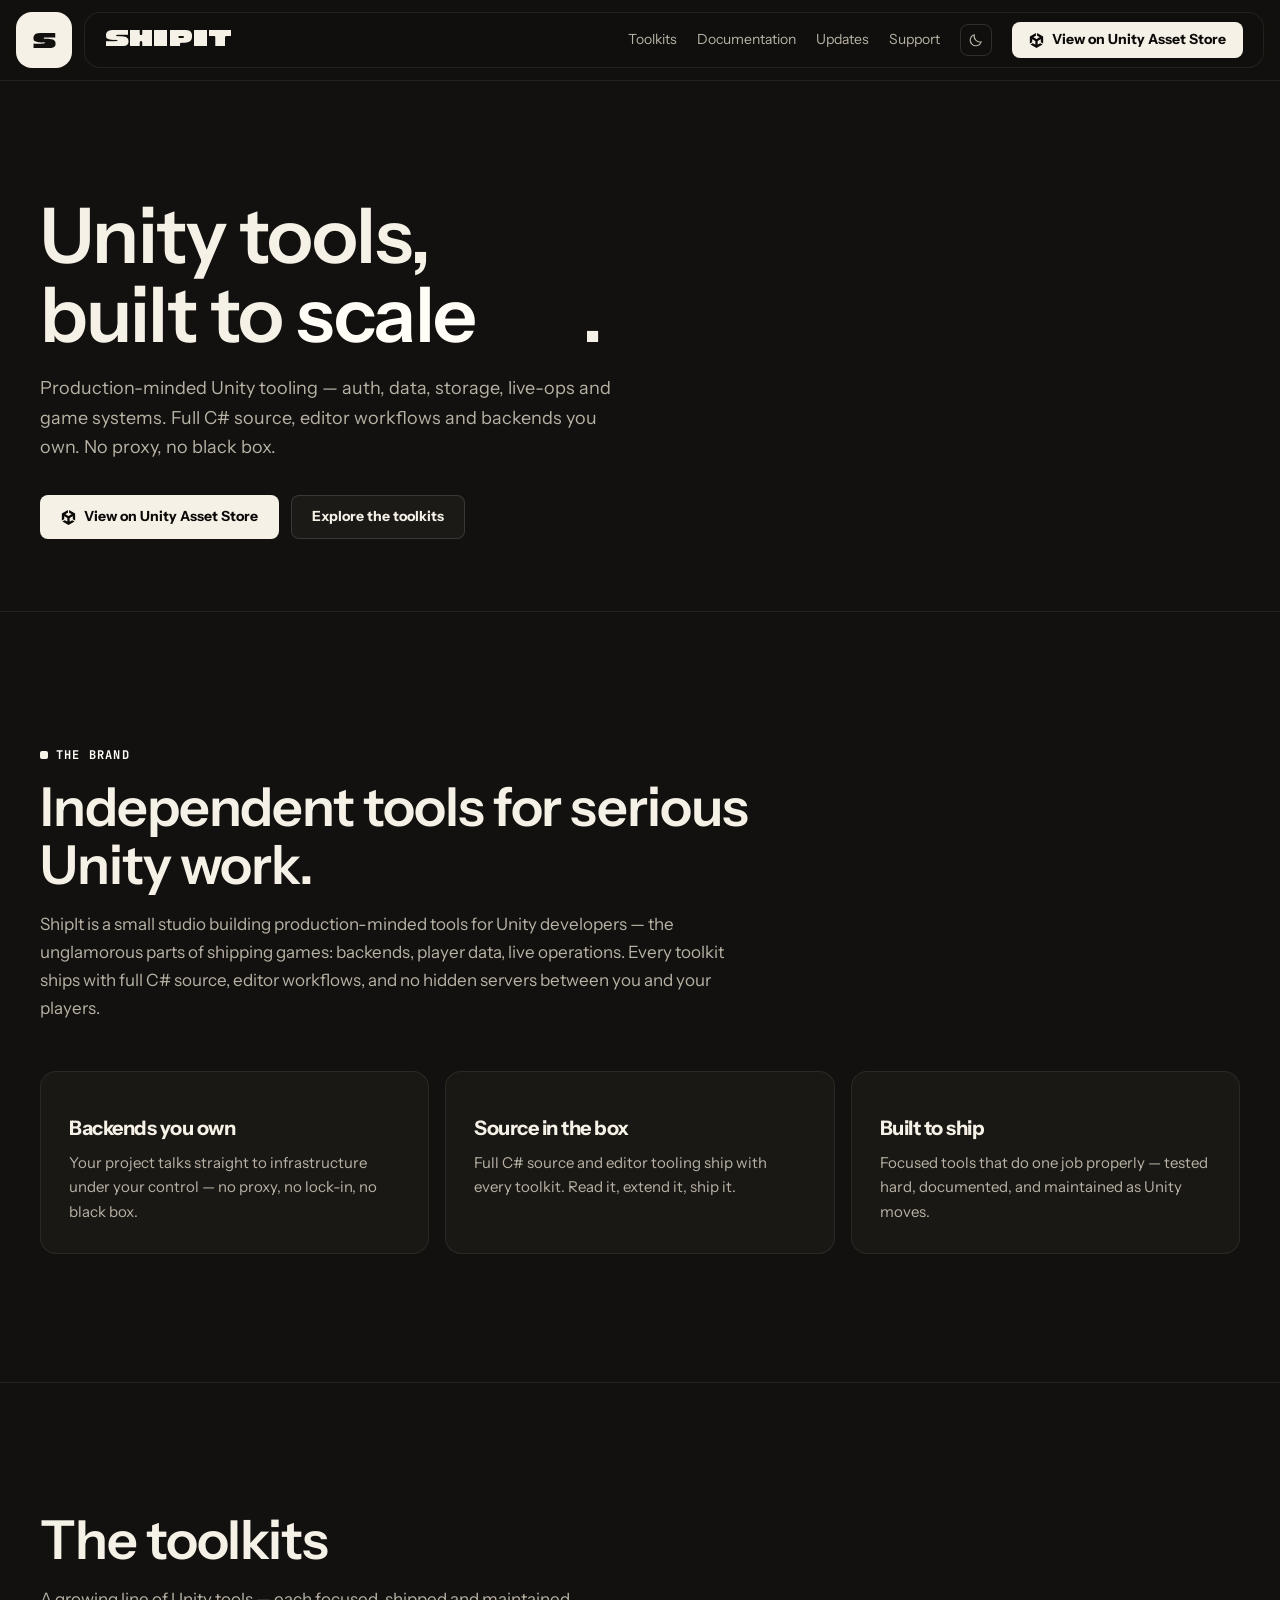
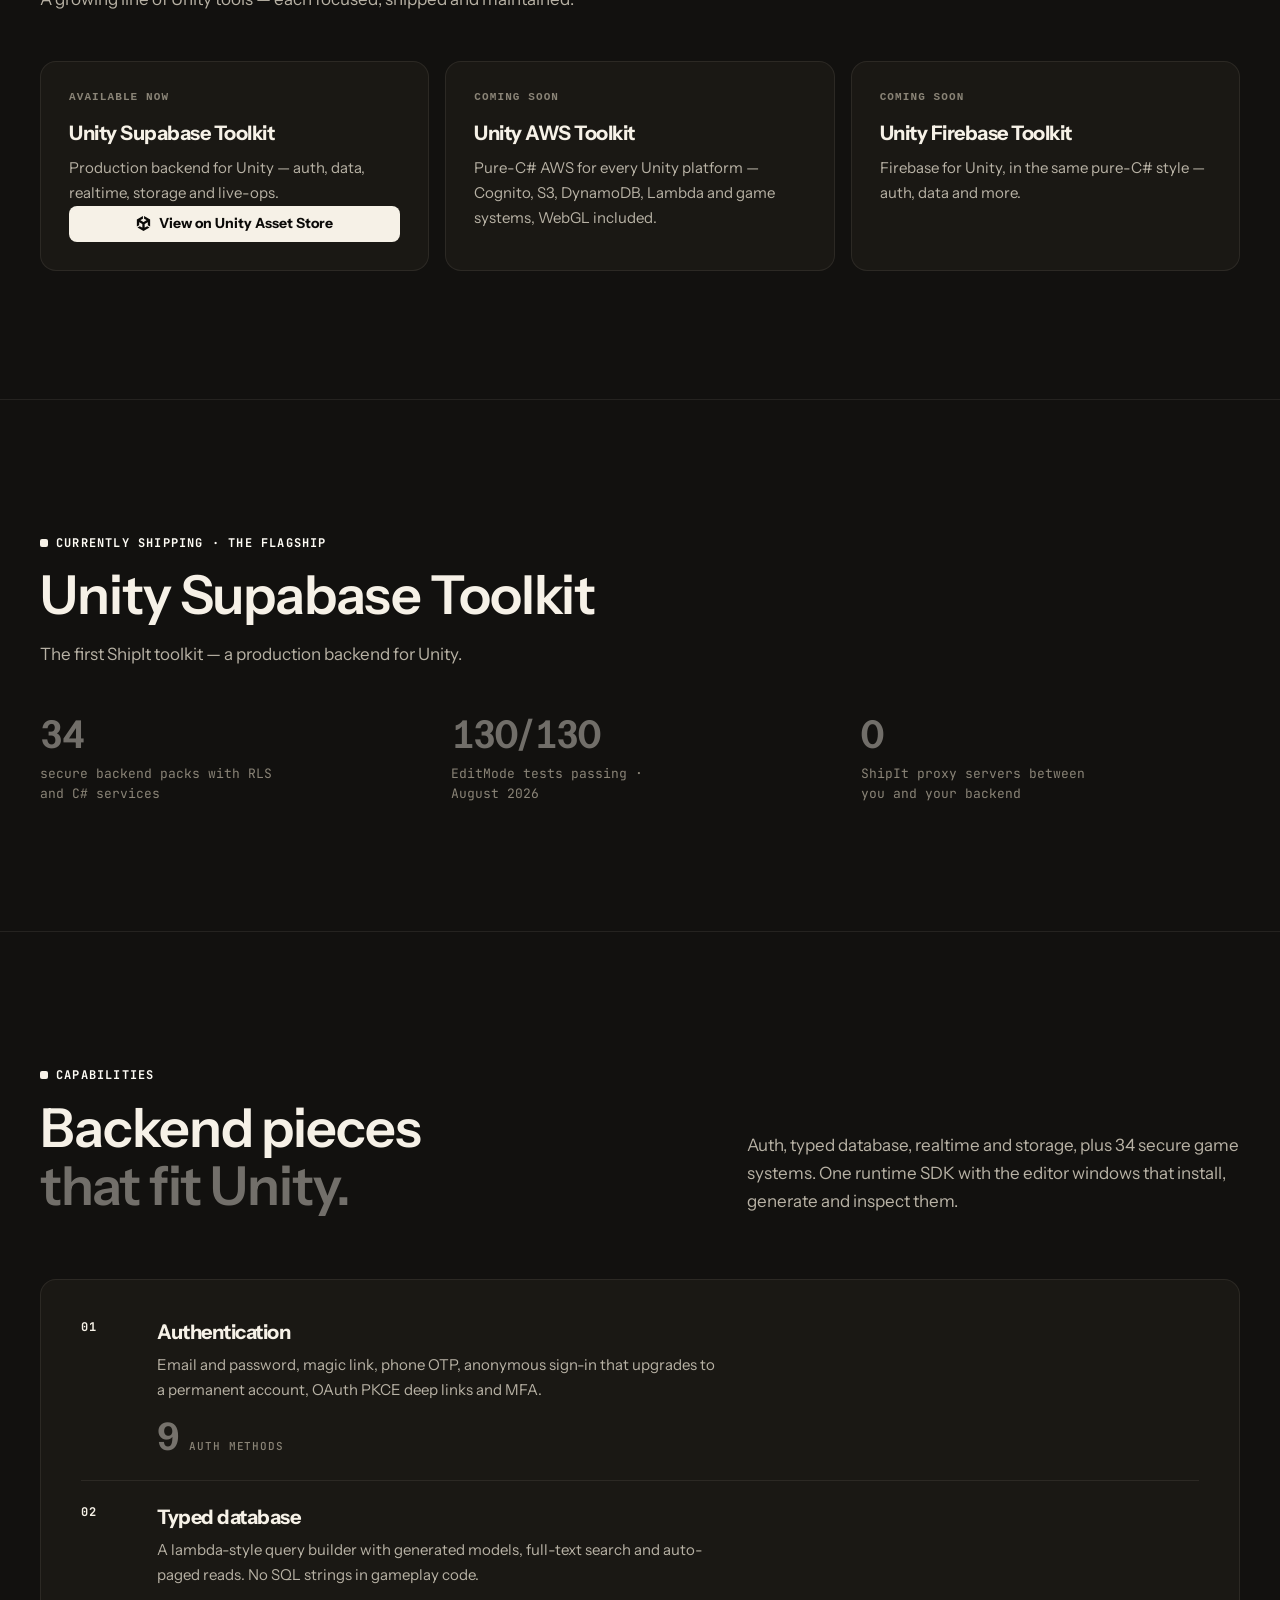
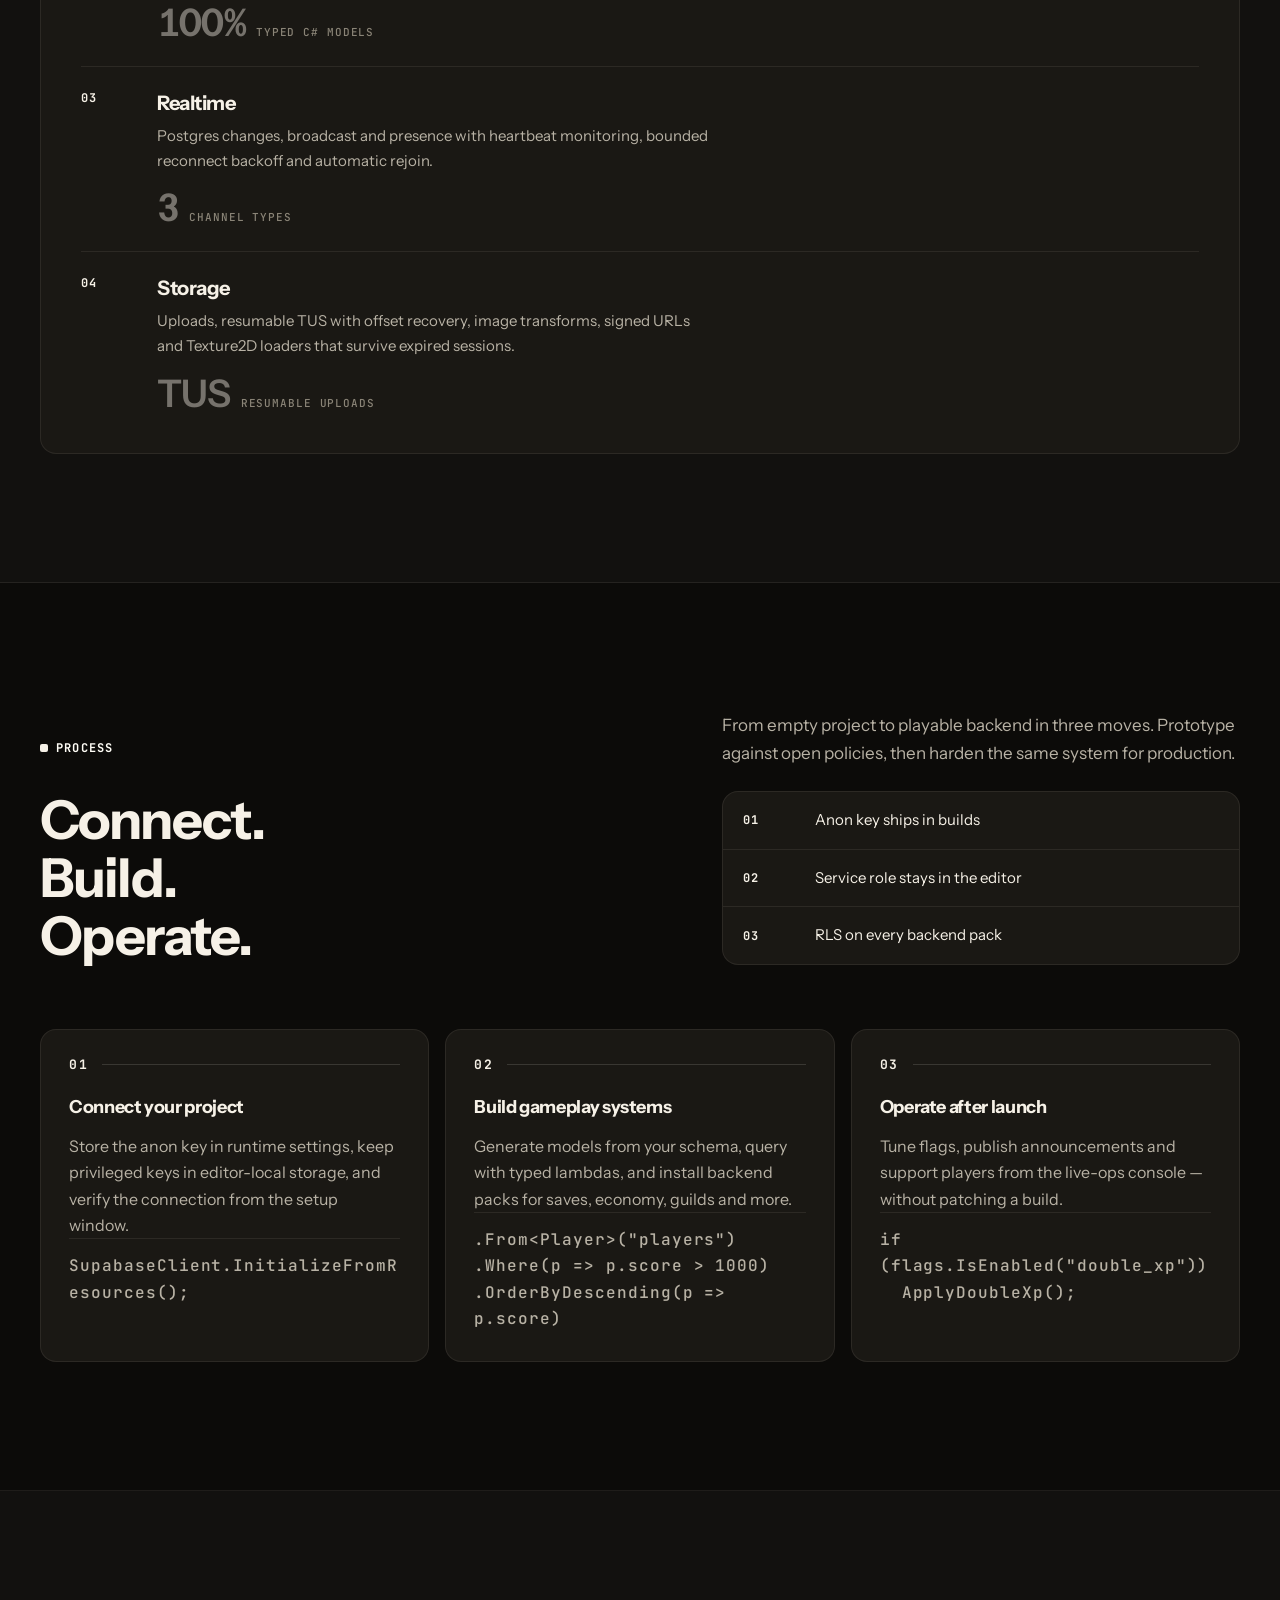
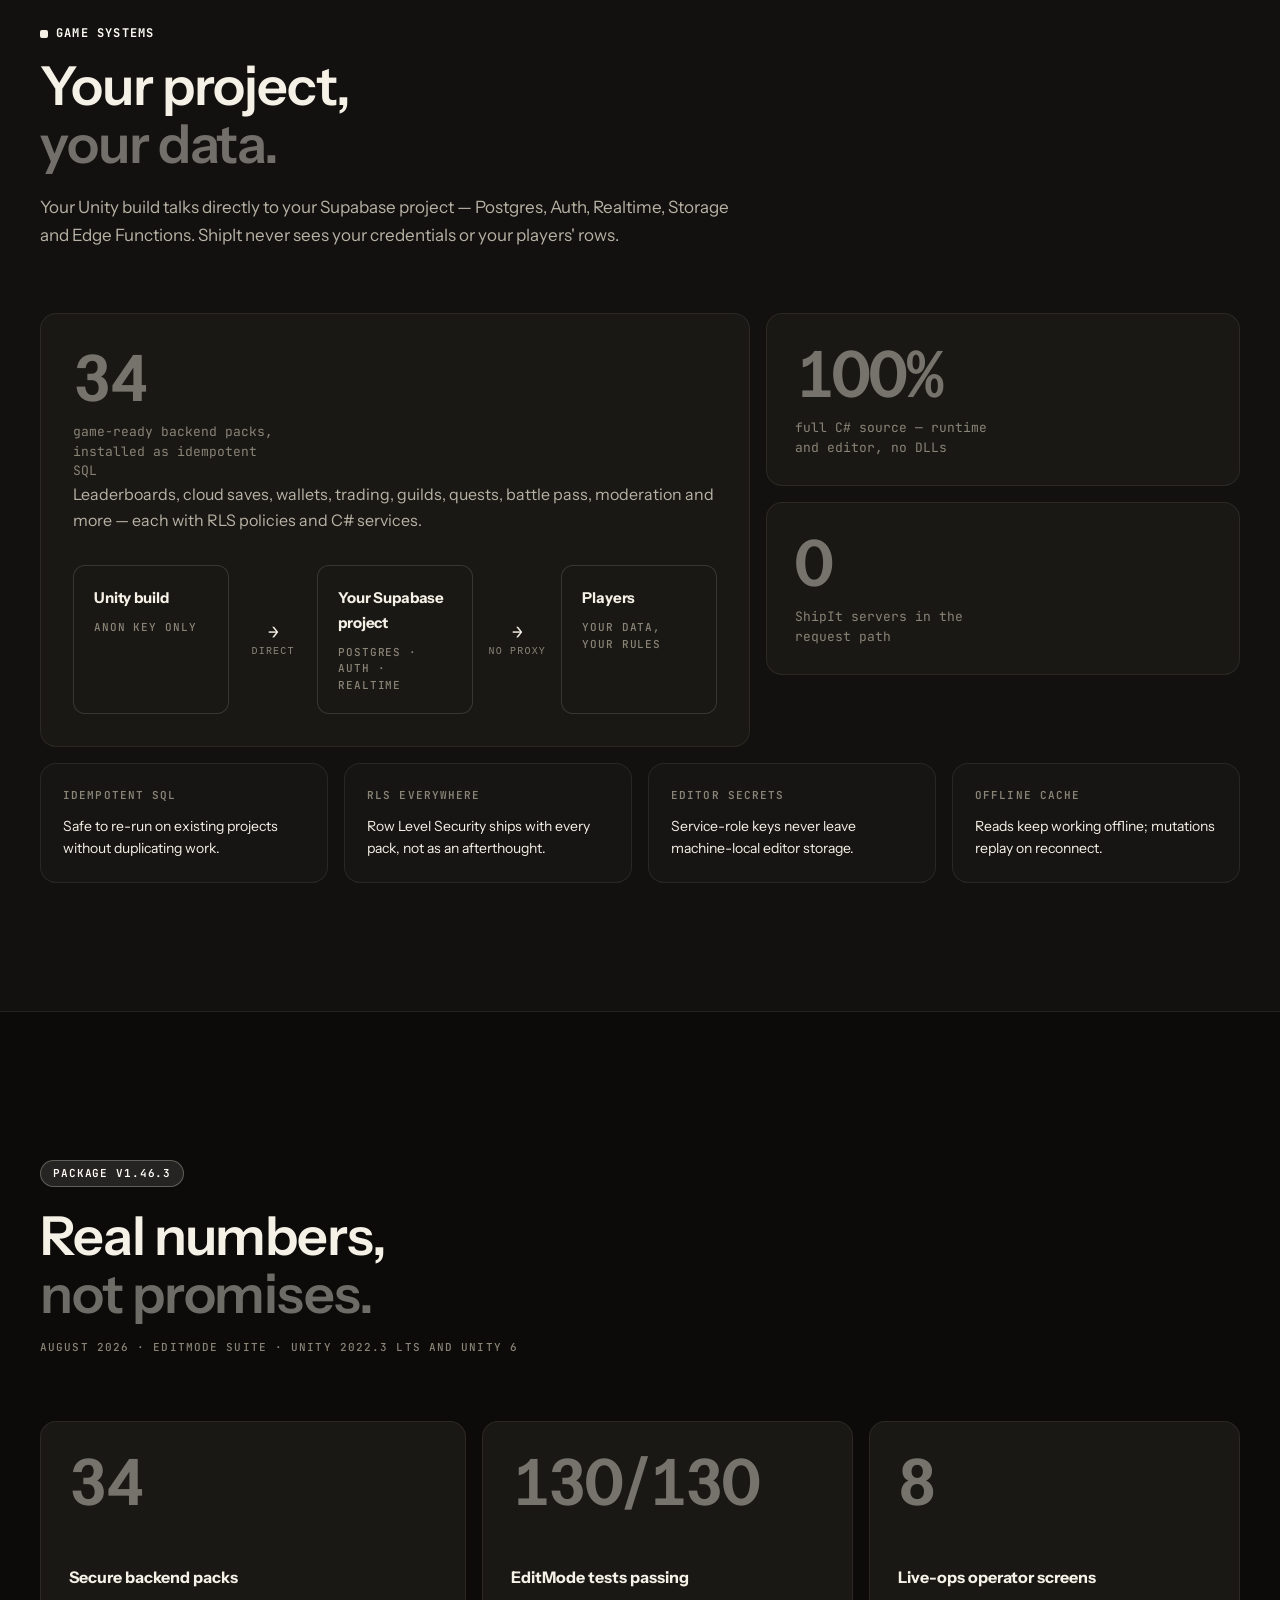
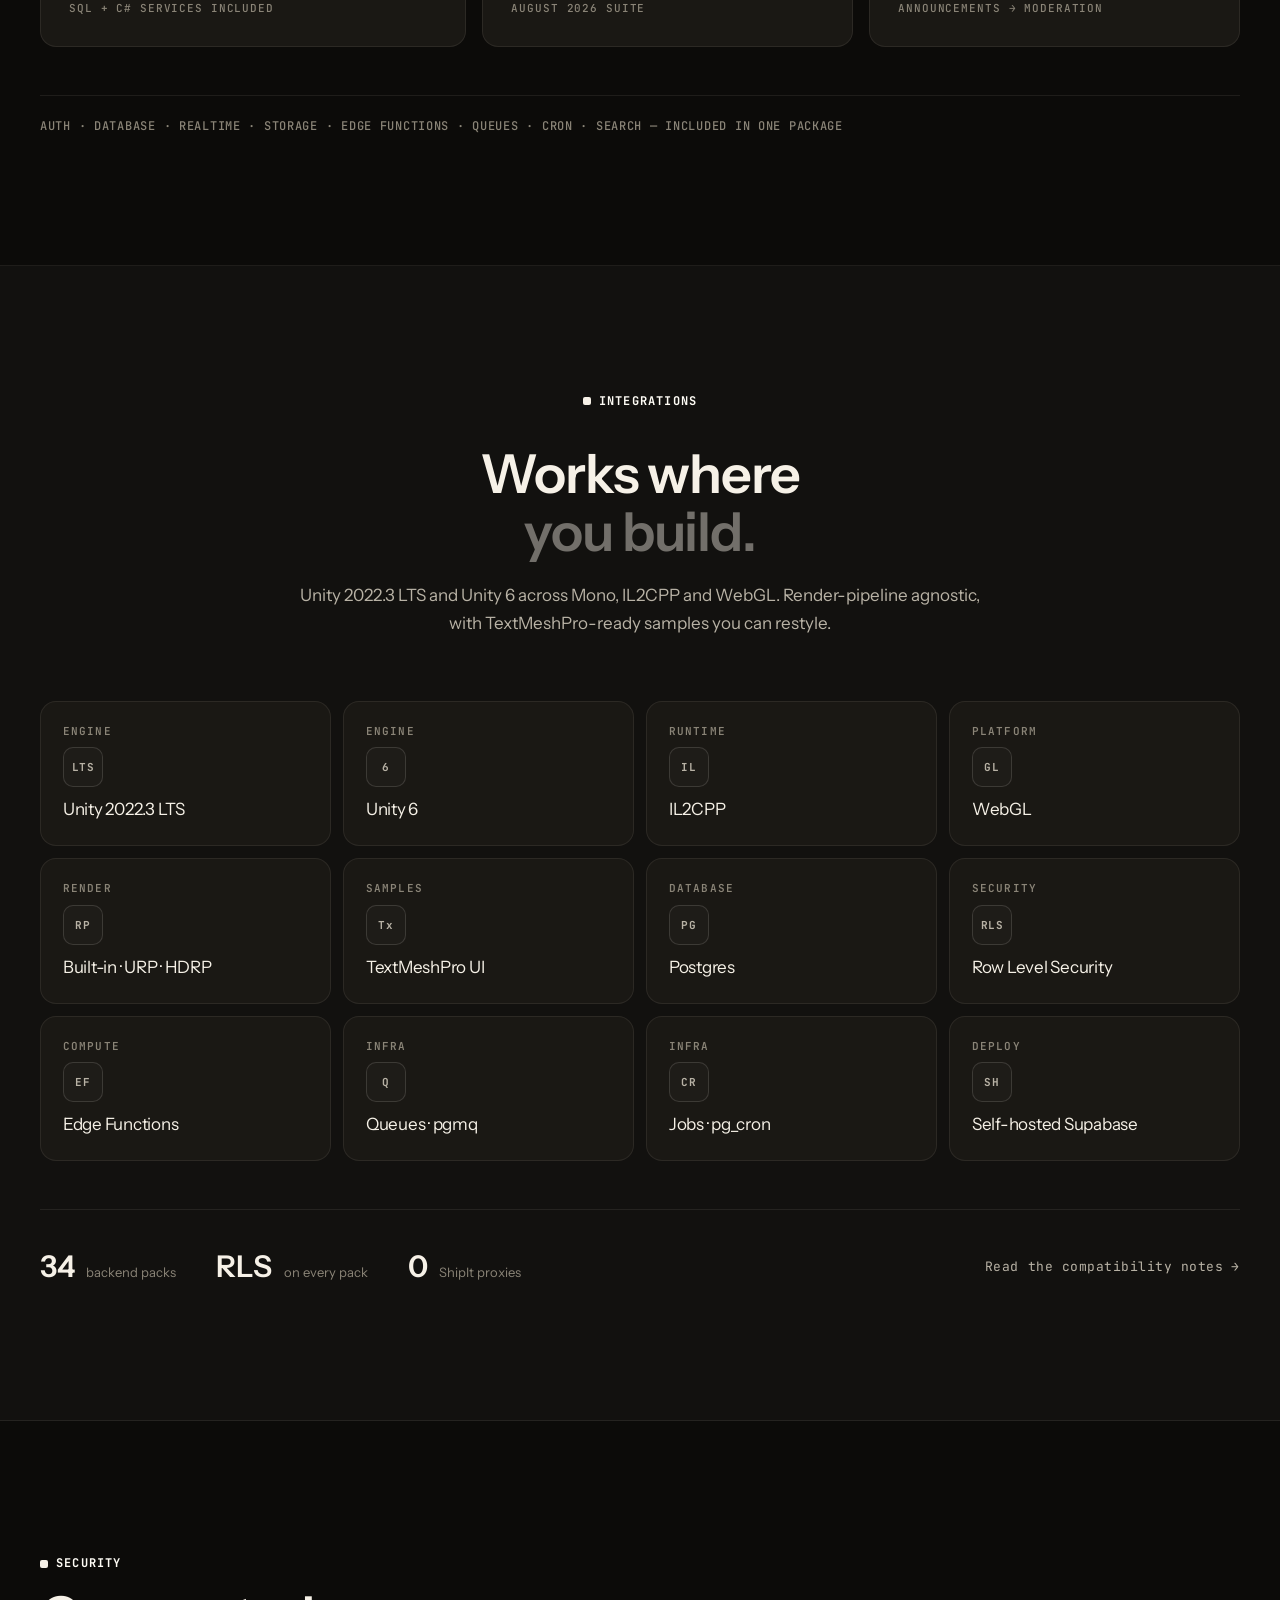
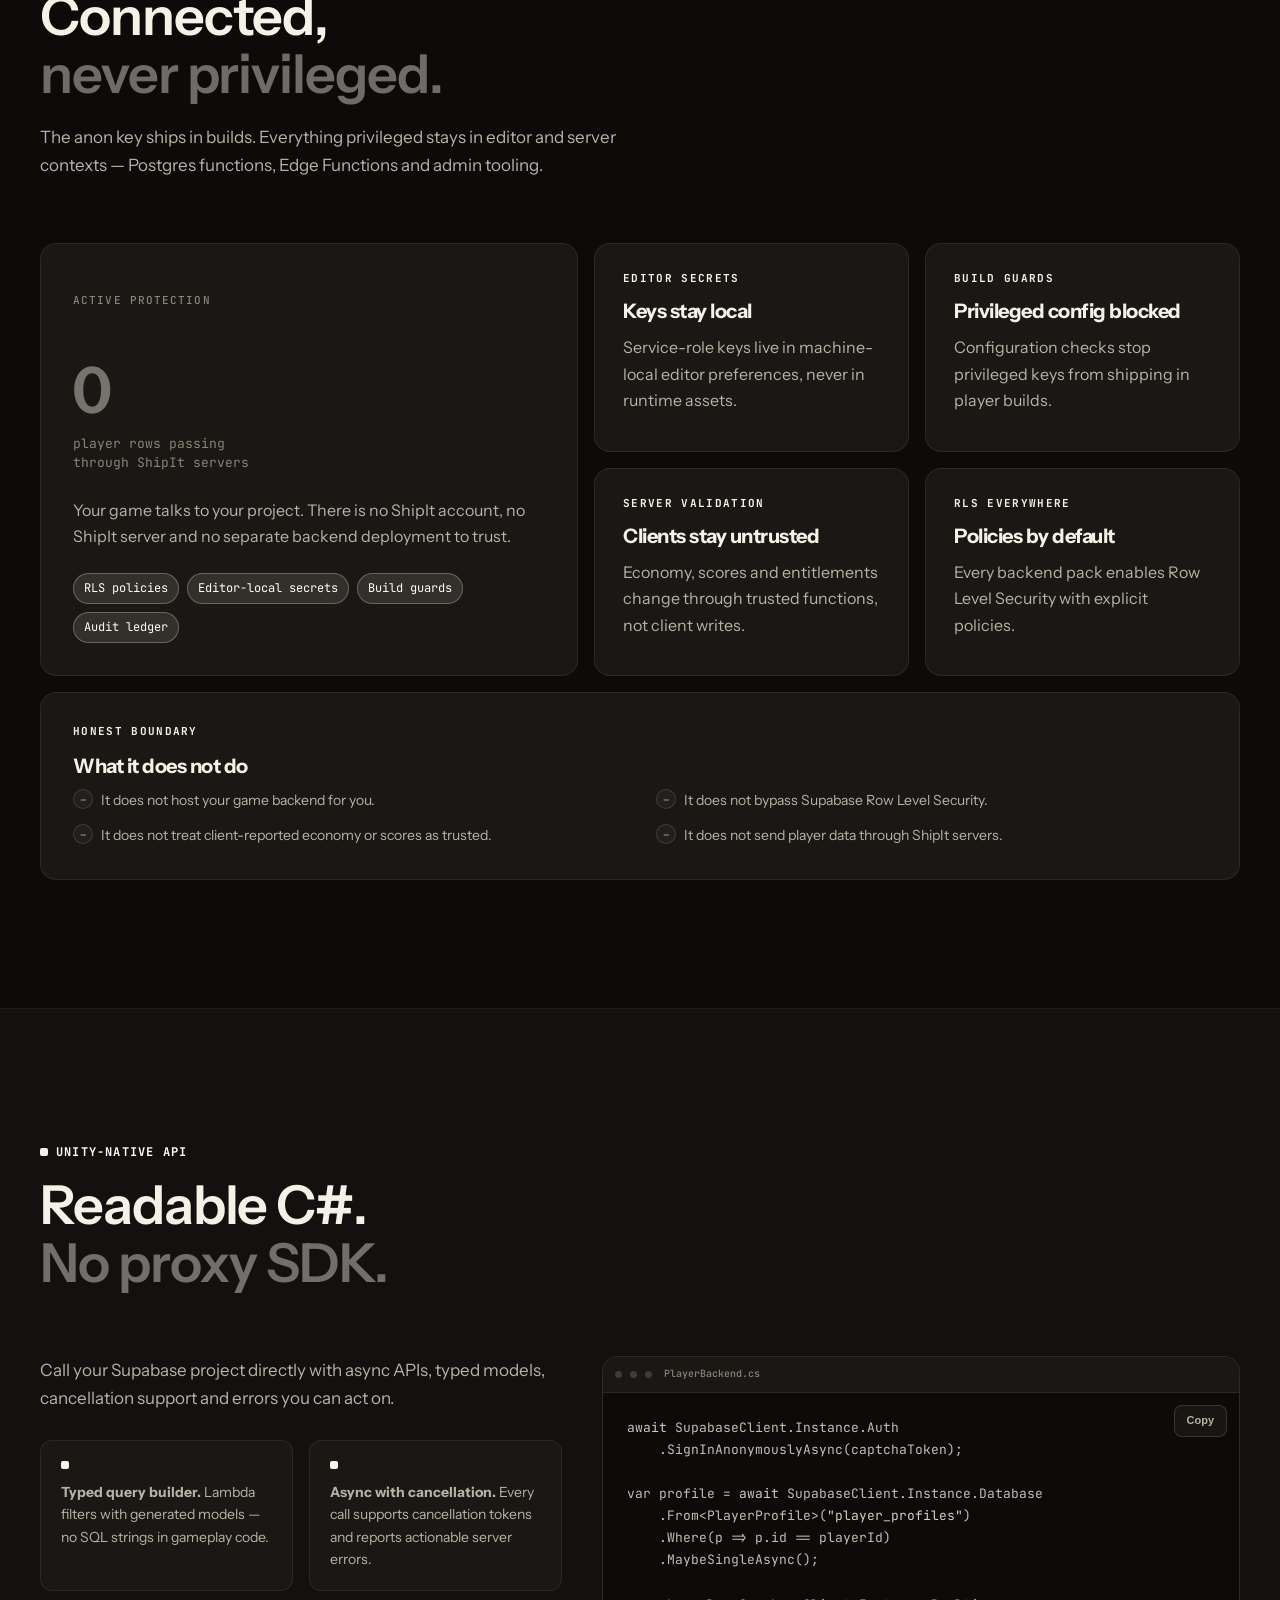
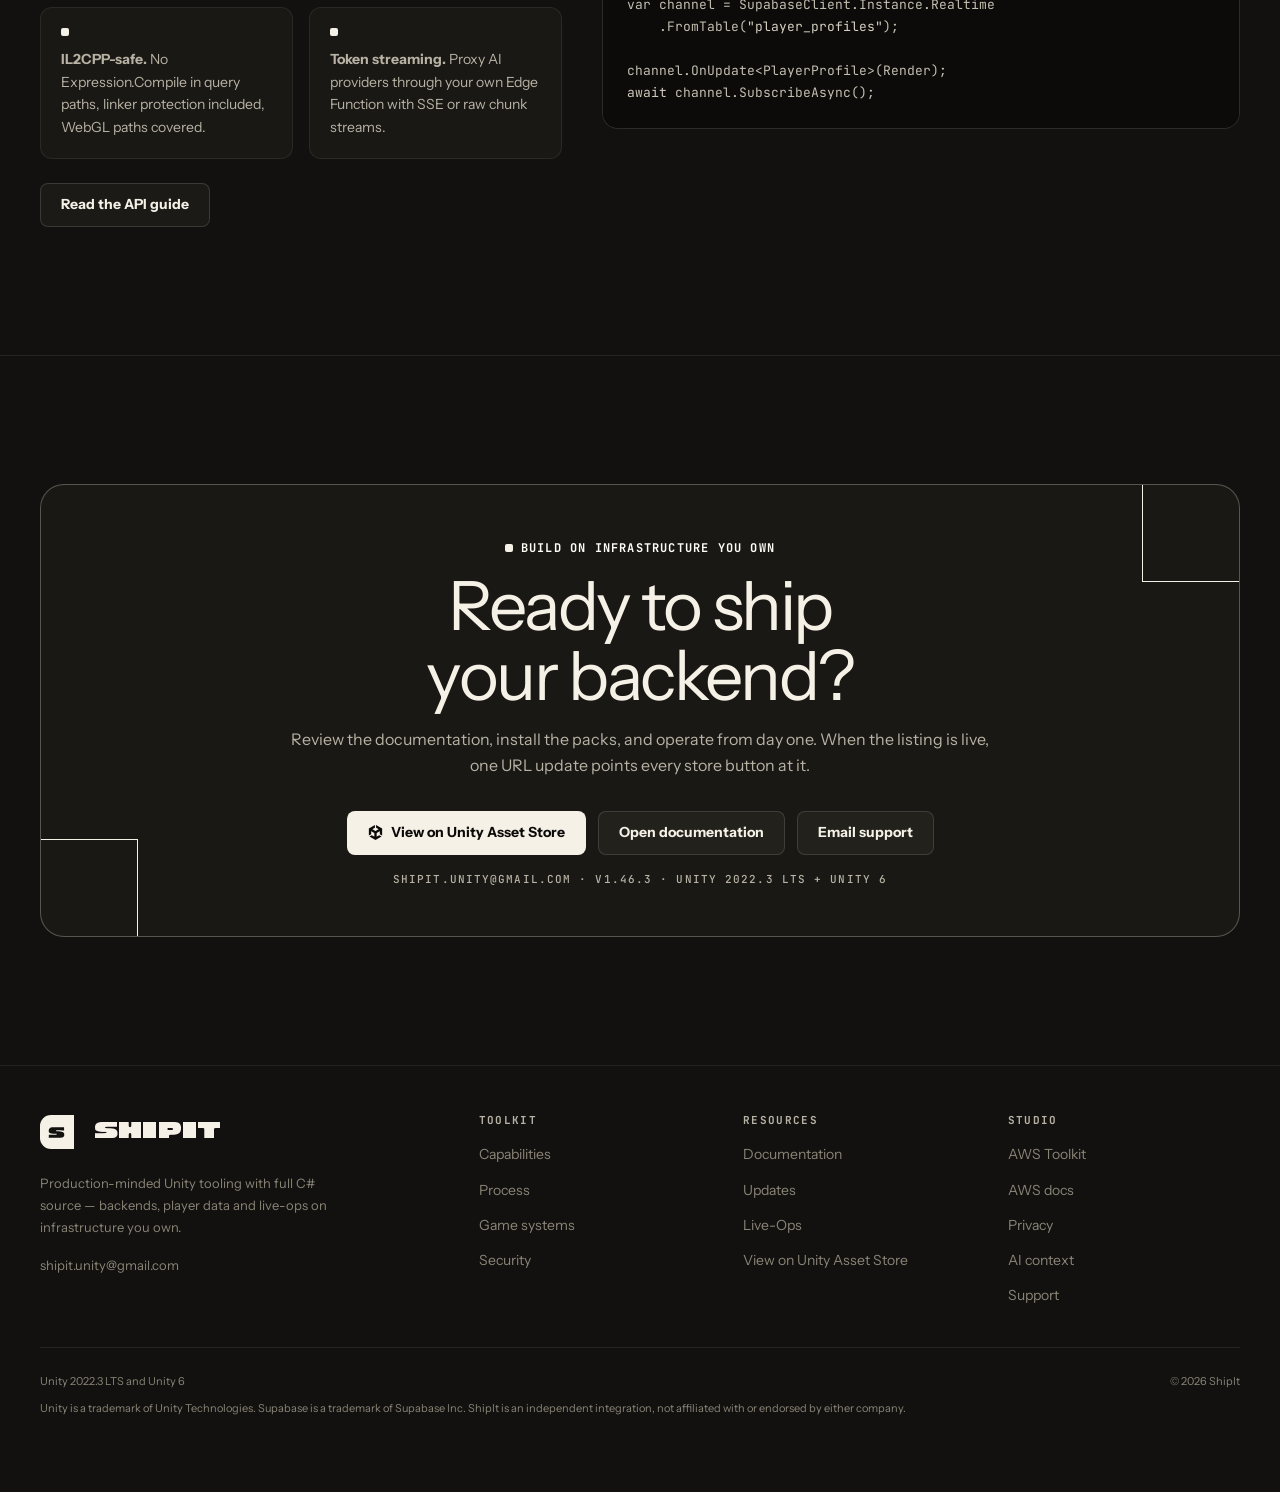
==== commit 471f8294: "content(links): direct Asset Store asset button on home toolkit card; publisher page link on both do" ====
--- a/index.html
+++ b/index.html
@@ -151,7 +151,7 @@
             <span class="lp-toolkit-tag">Available now</span>
             <h3>Unity Supabase Toolkit</h3>
             <p>Production backend for Unity — auth, data, realtime, storage and live-ops.</p>
-            <a class="lp-text-link" href="store.html">Asset Store listing <span class="lp-arrow" aria-hidden="true">→</span></a>
+            <a class="button small" data-store-link href="https://assetstore.unity.com/packages/tools/network/shipit-supabase-toolkit-390774"><span data-store-label>View on Unity Asset Store</span></a>
           </article>
           <article class="lp-toolkit-card">
             <span class="lp-toolkit-tag">Coming soon</span>
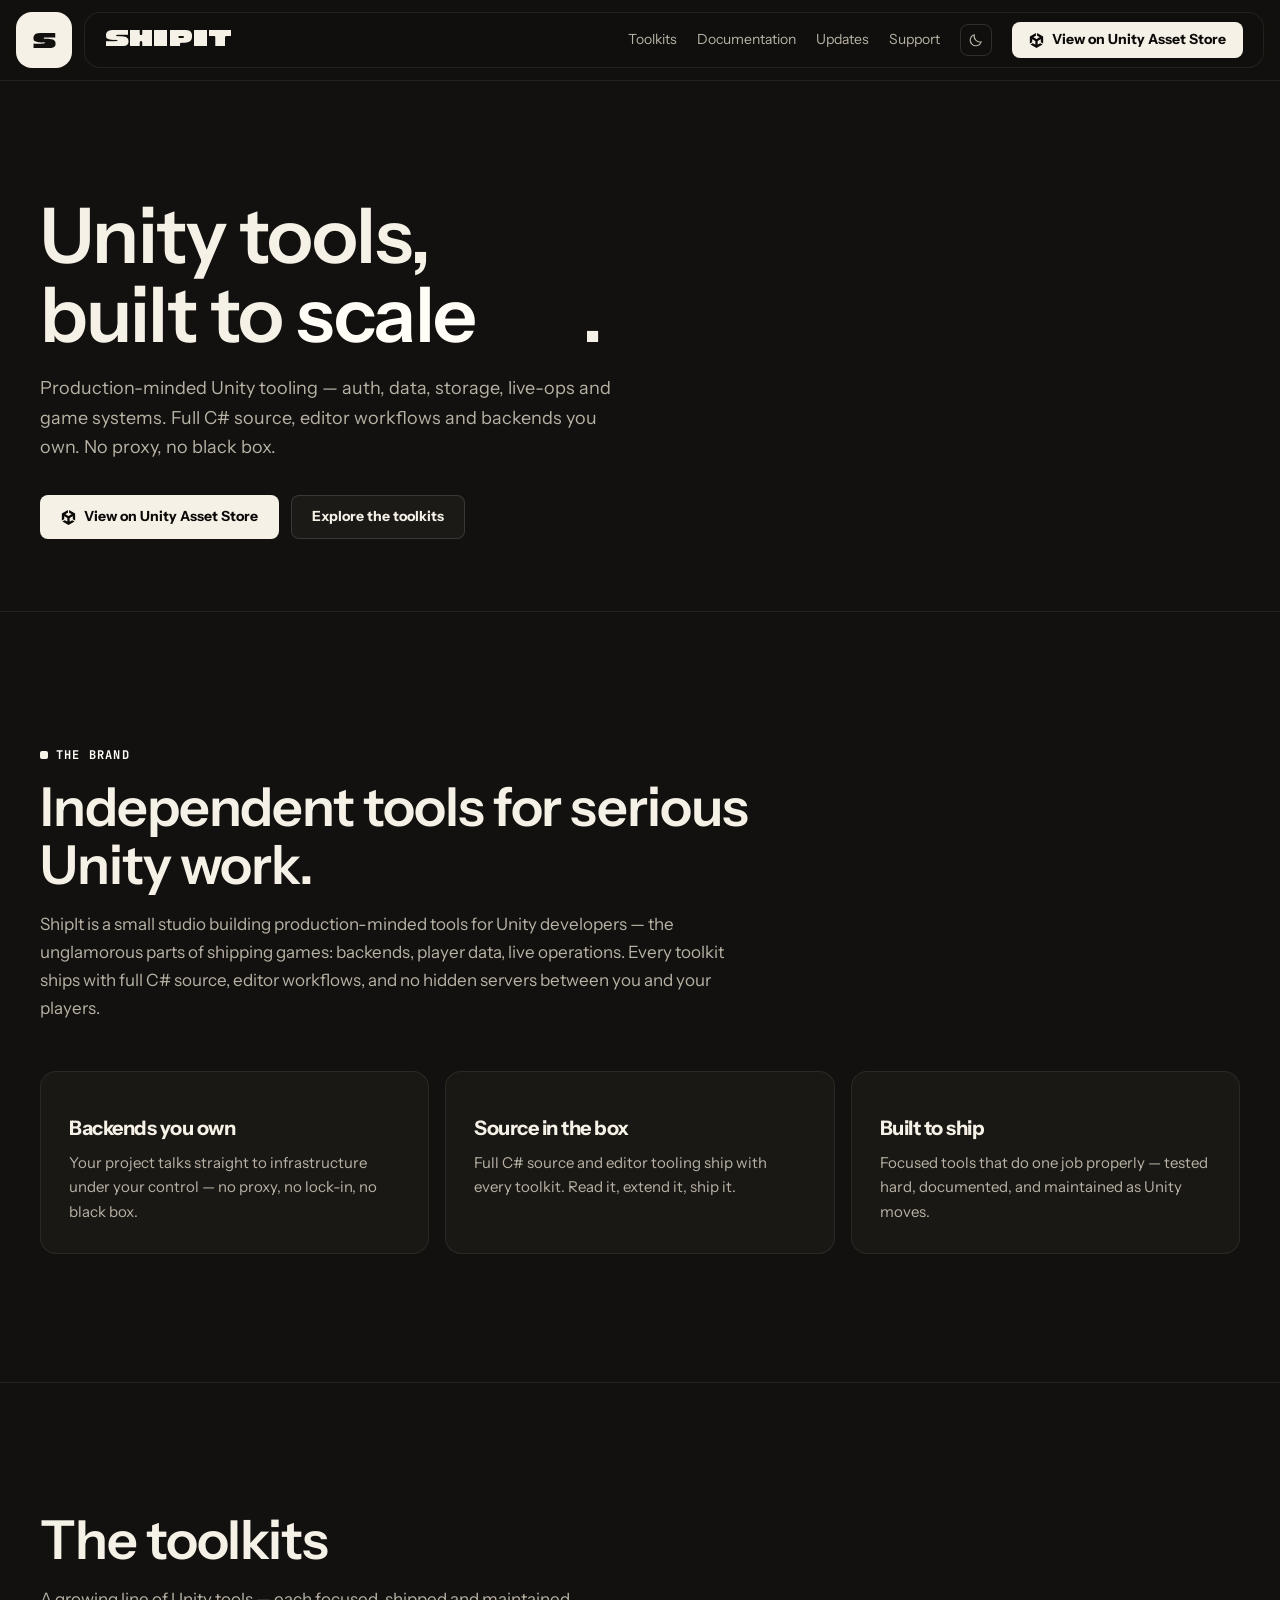
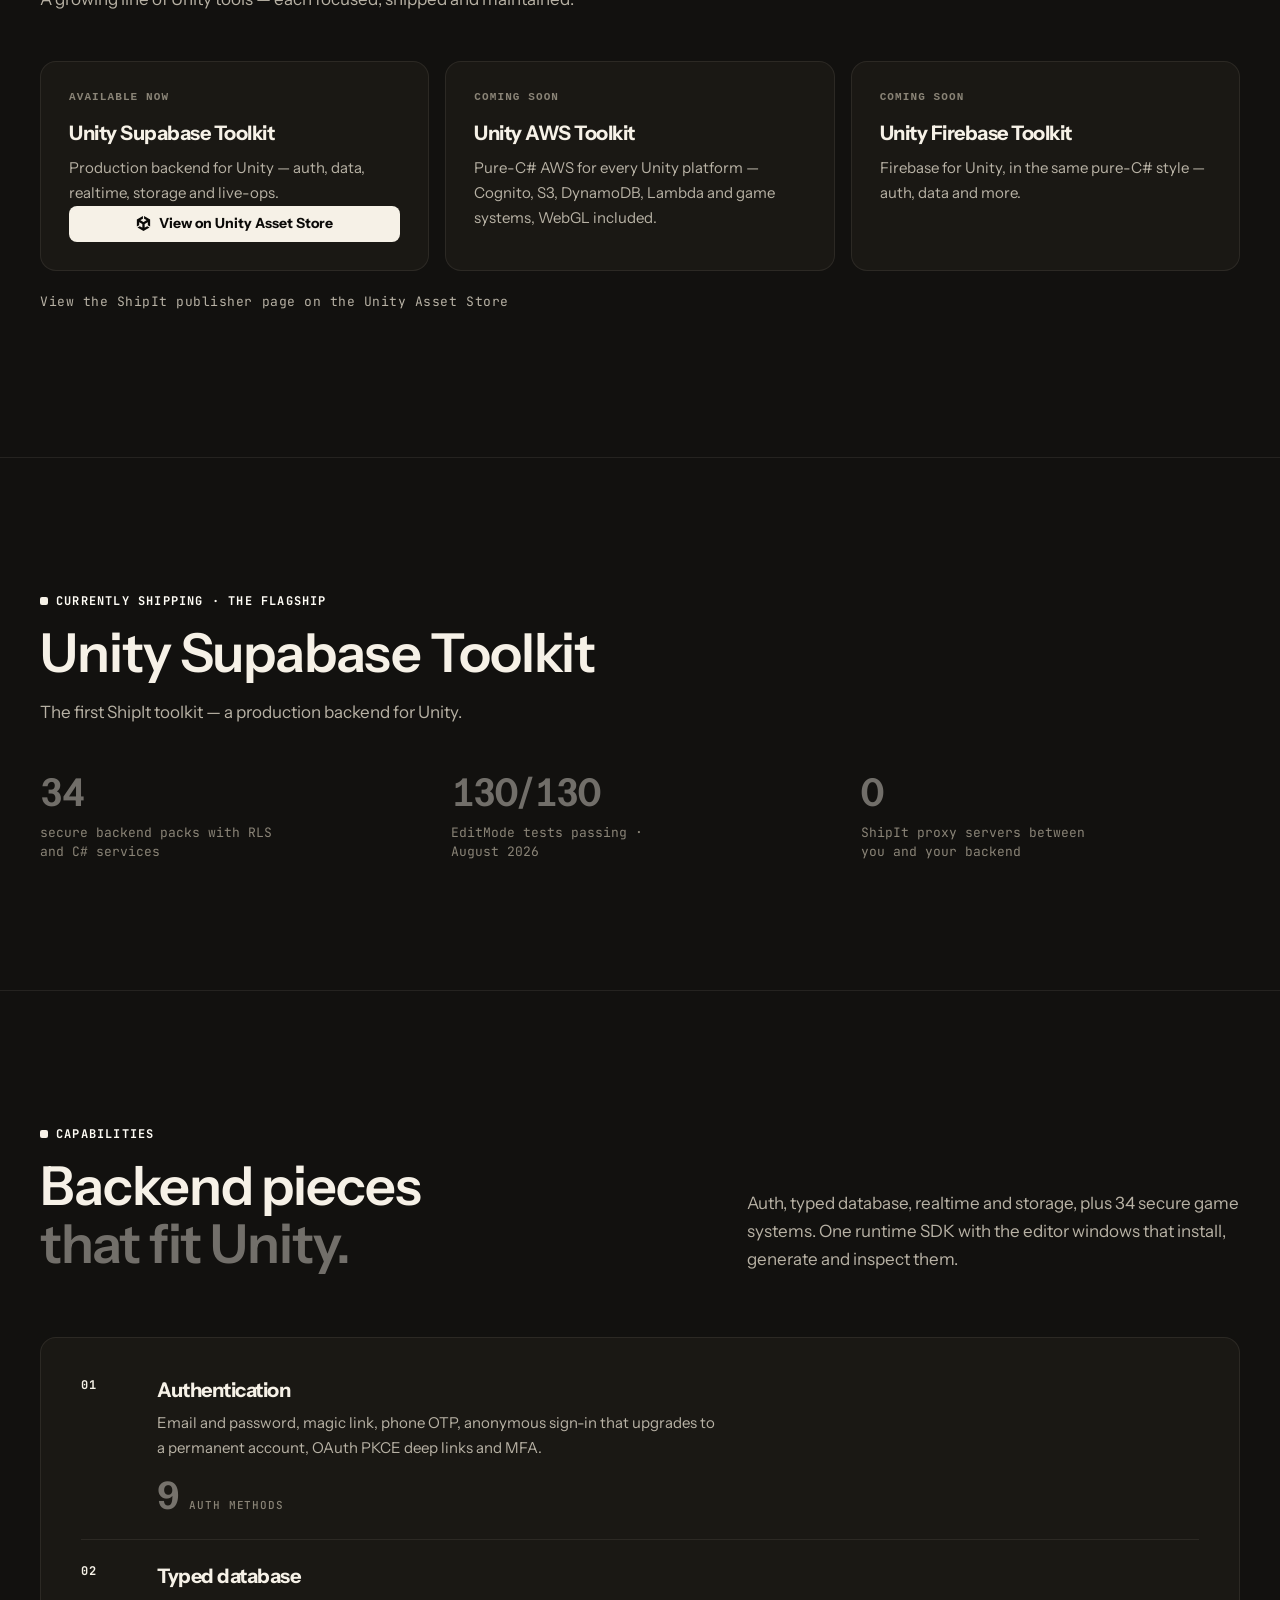
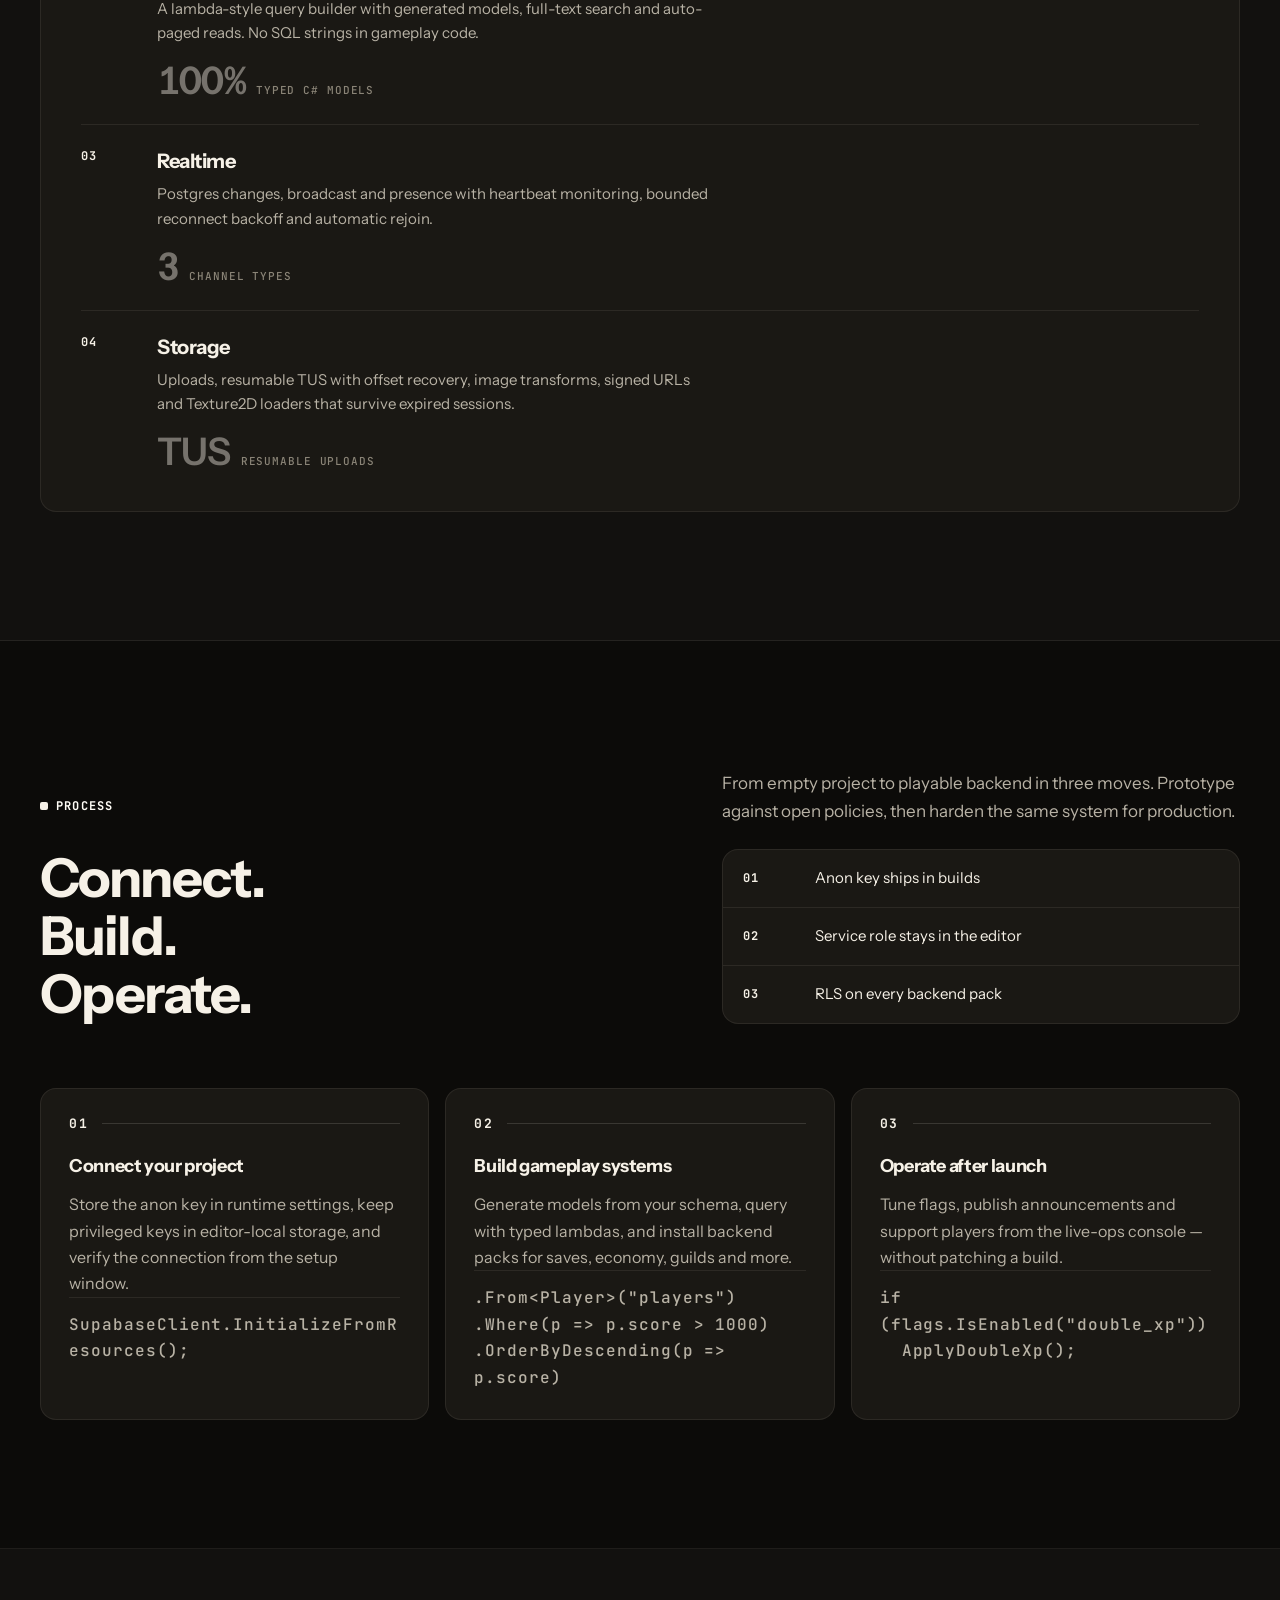
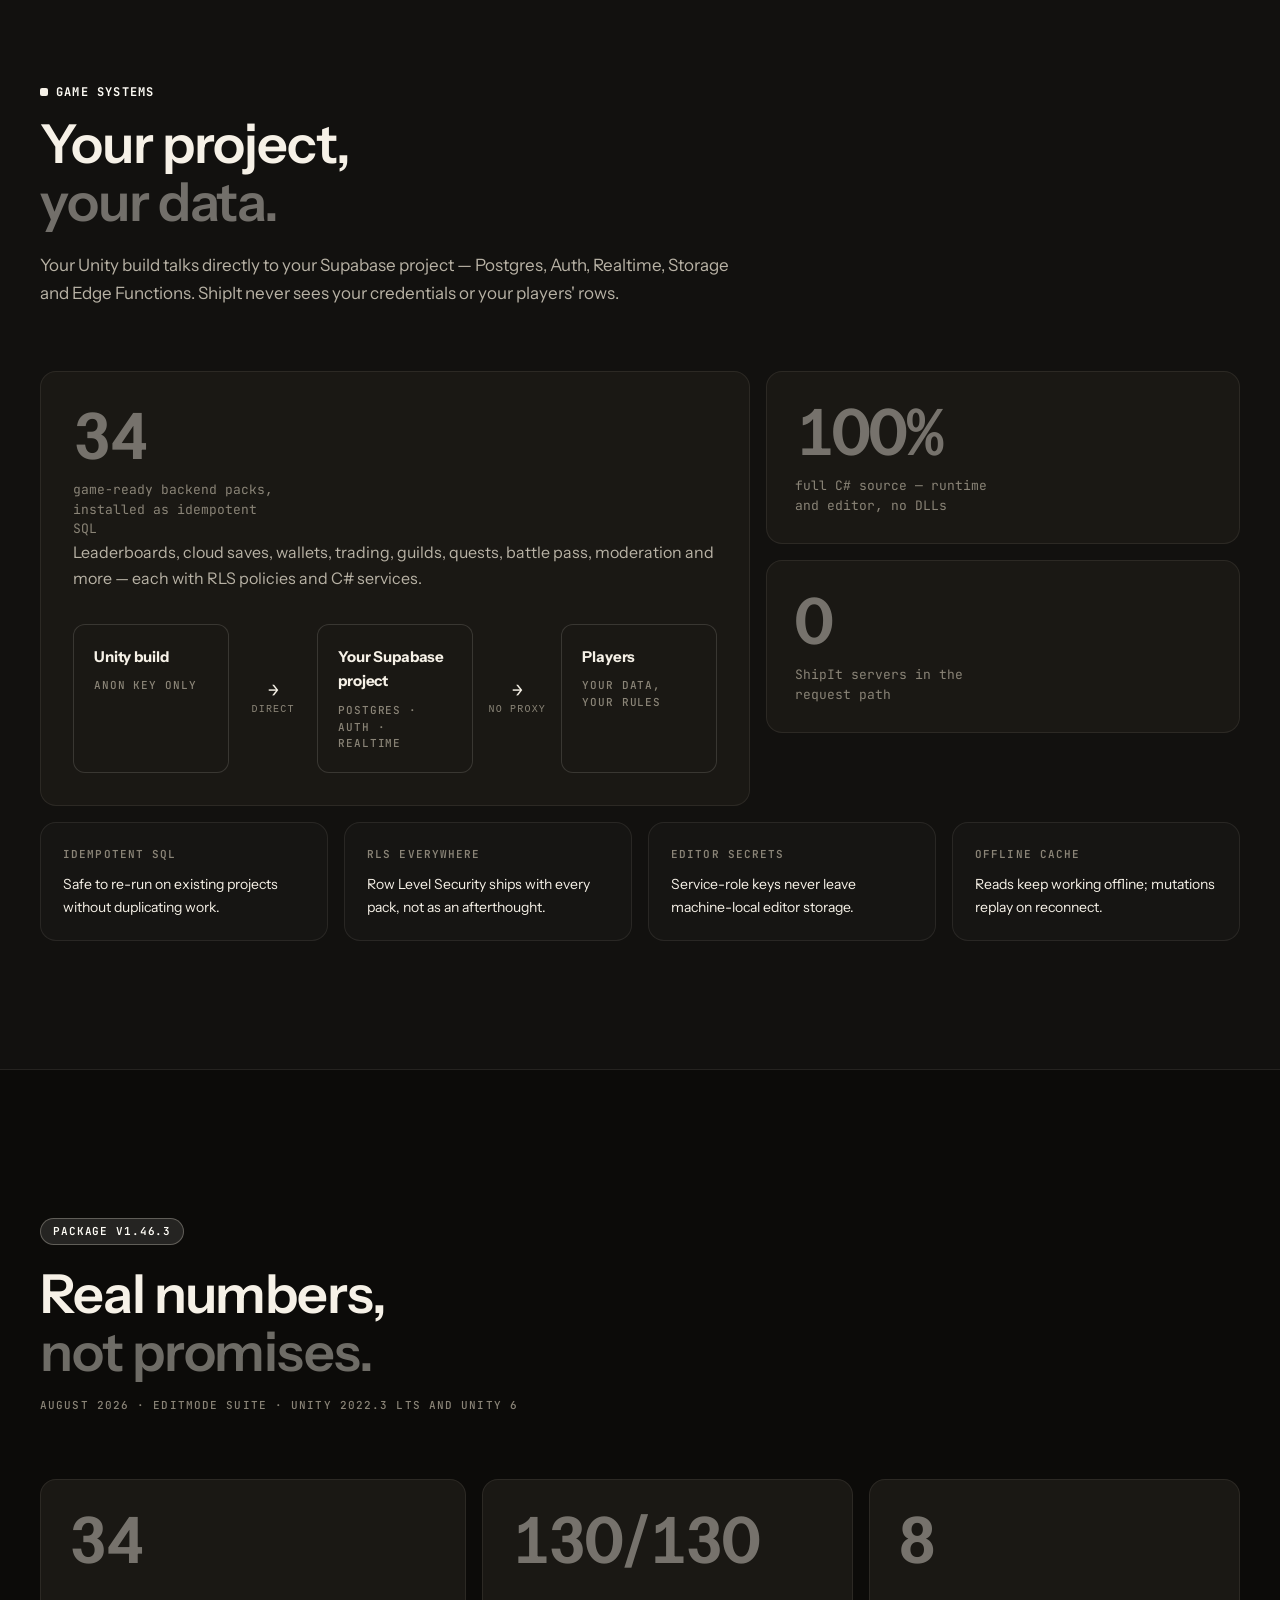
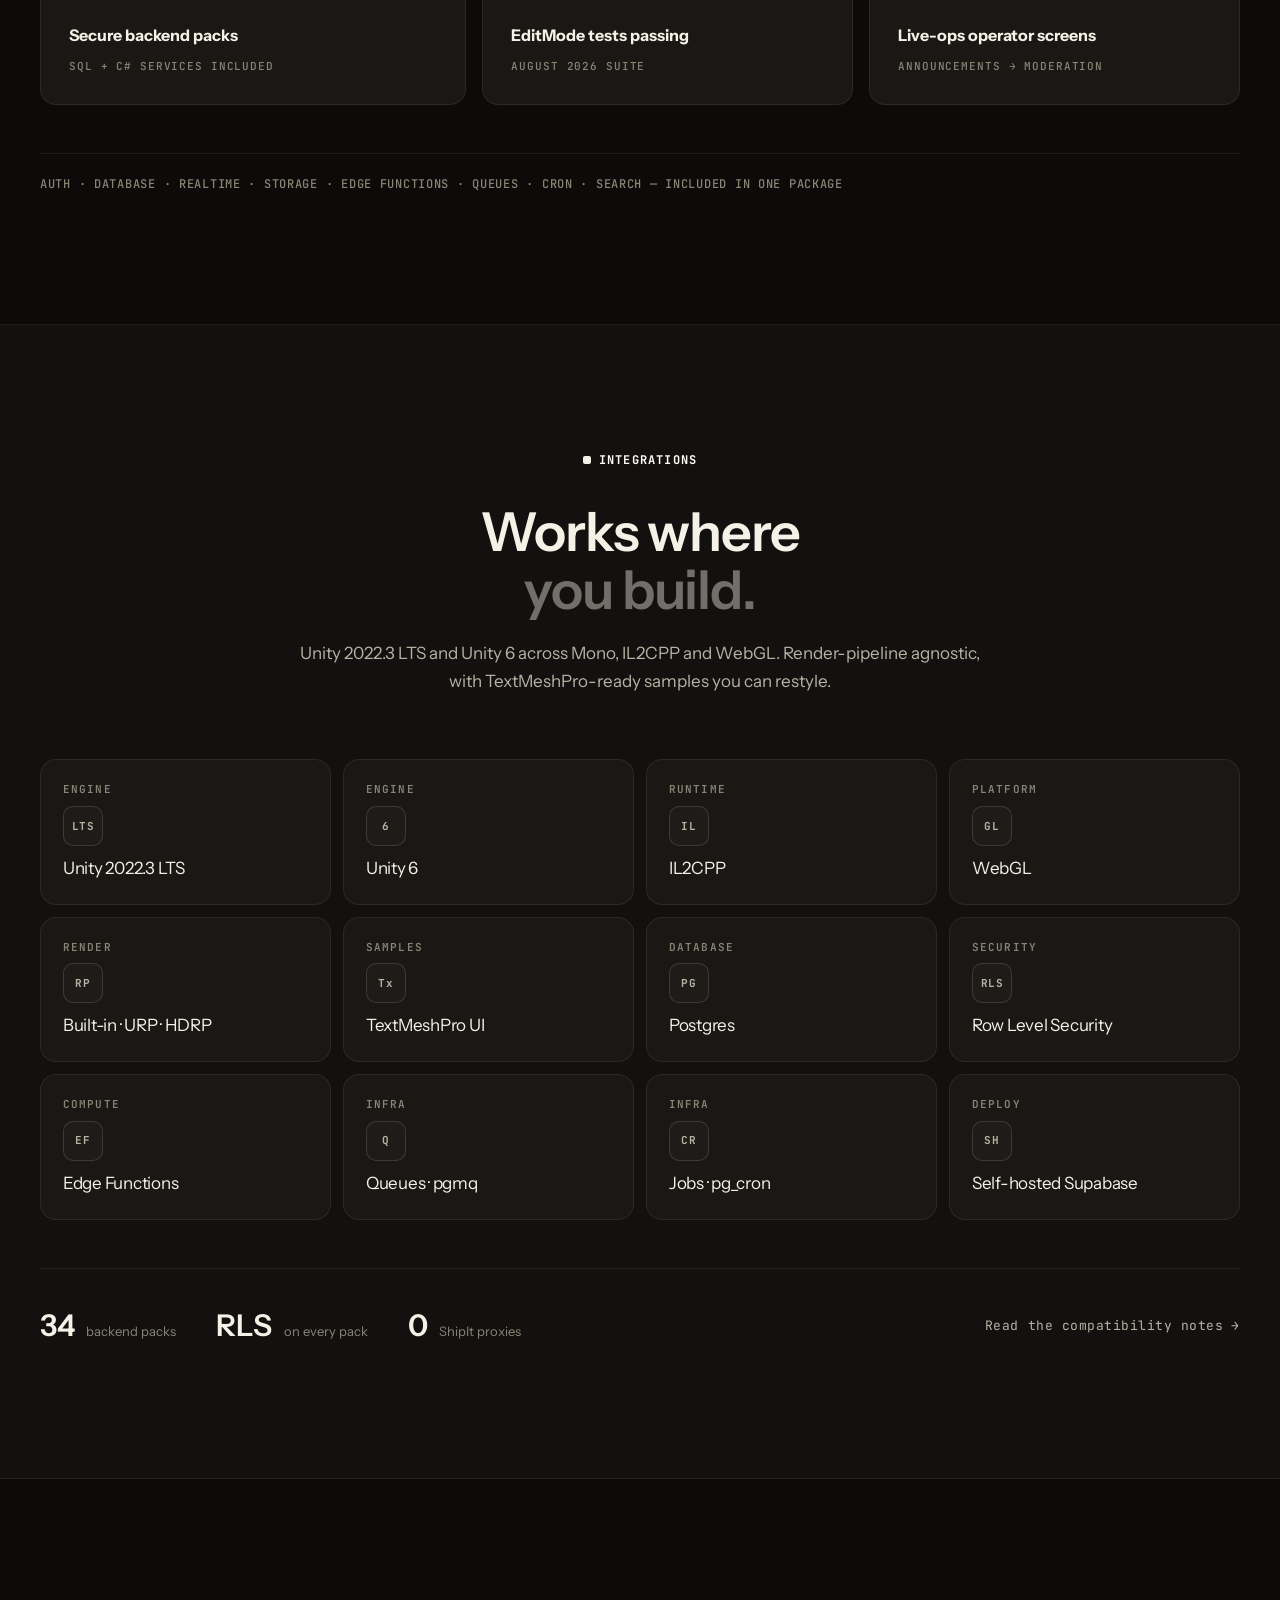
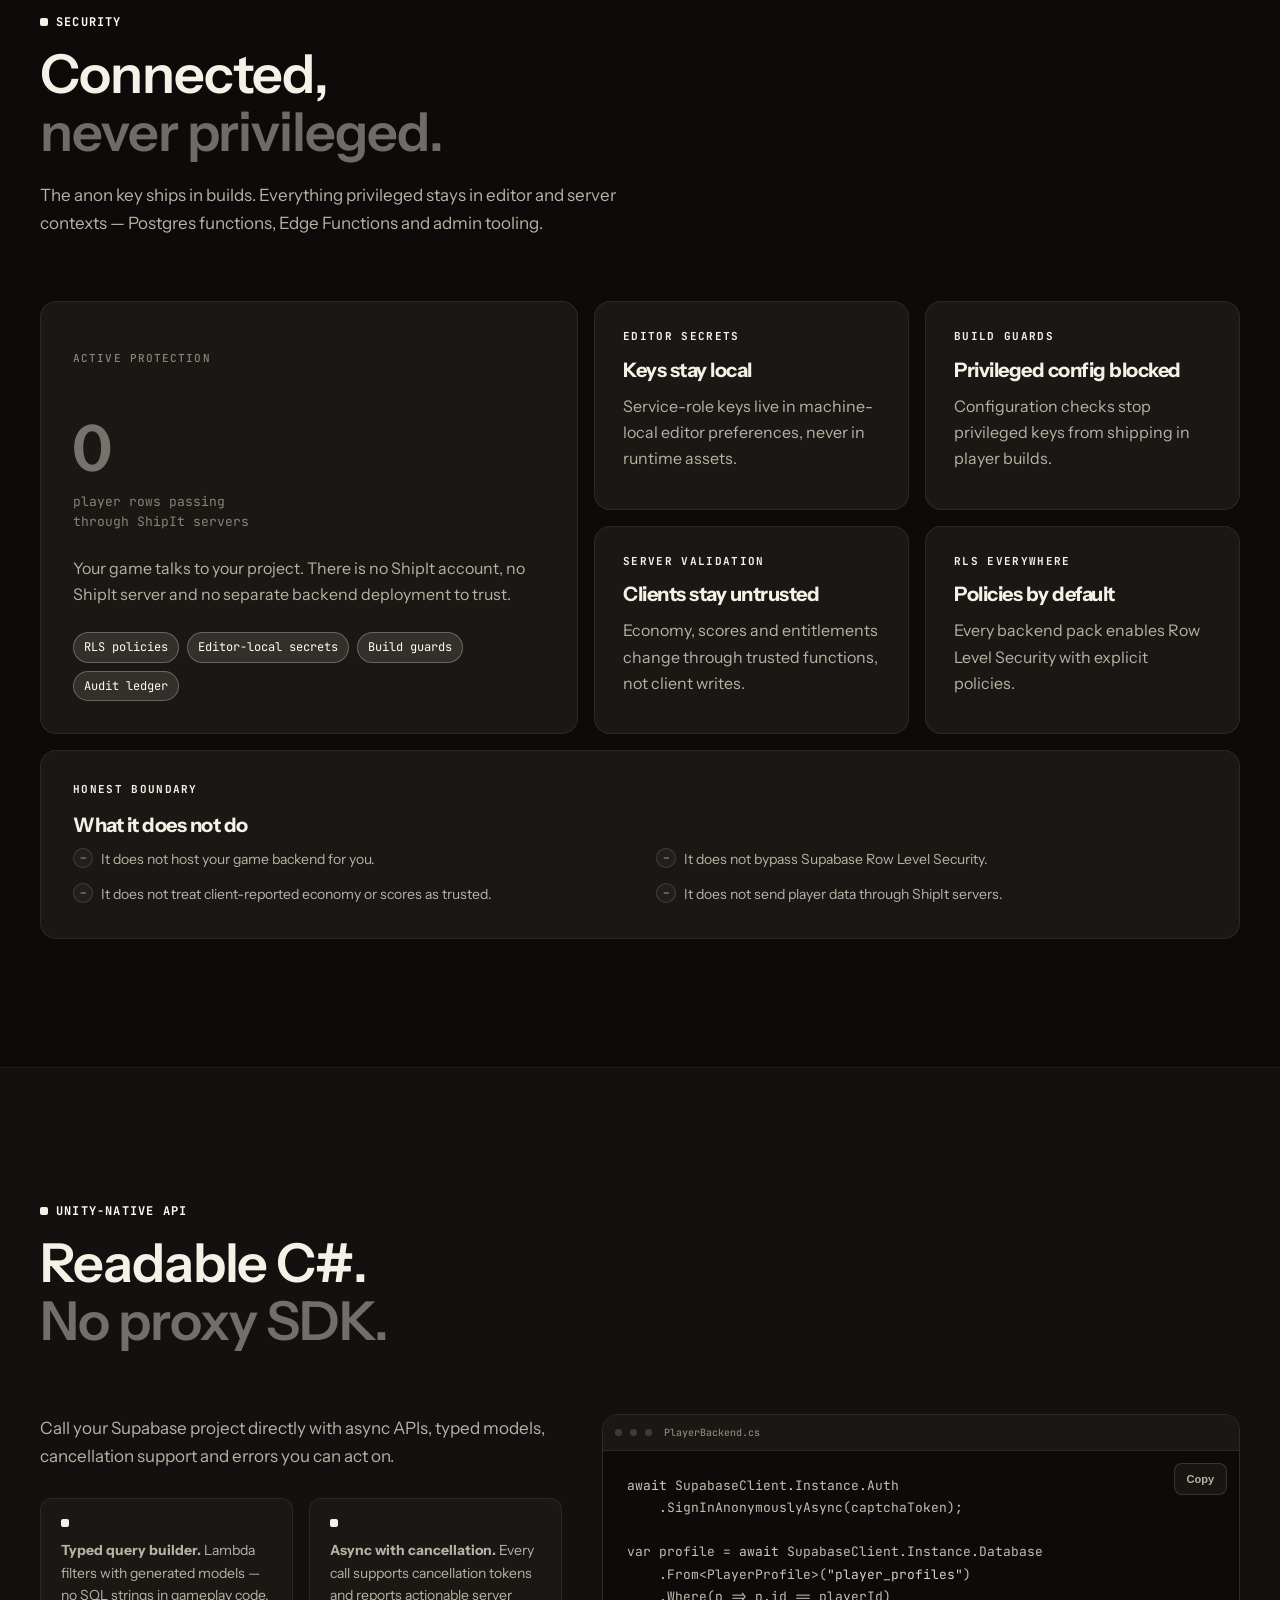
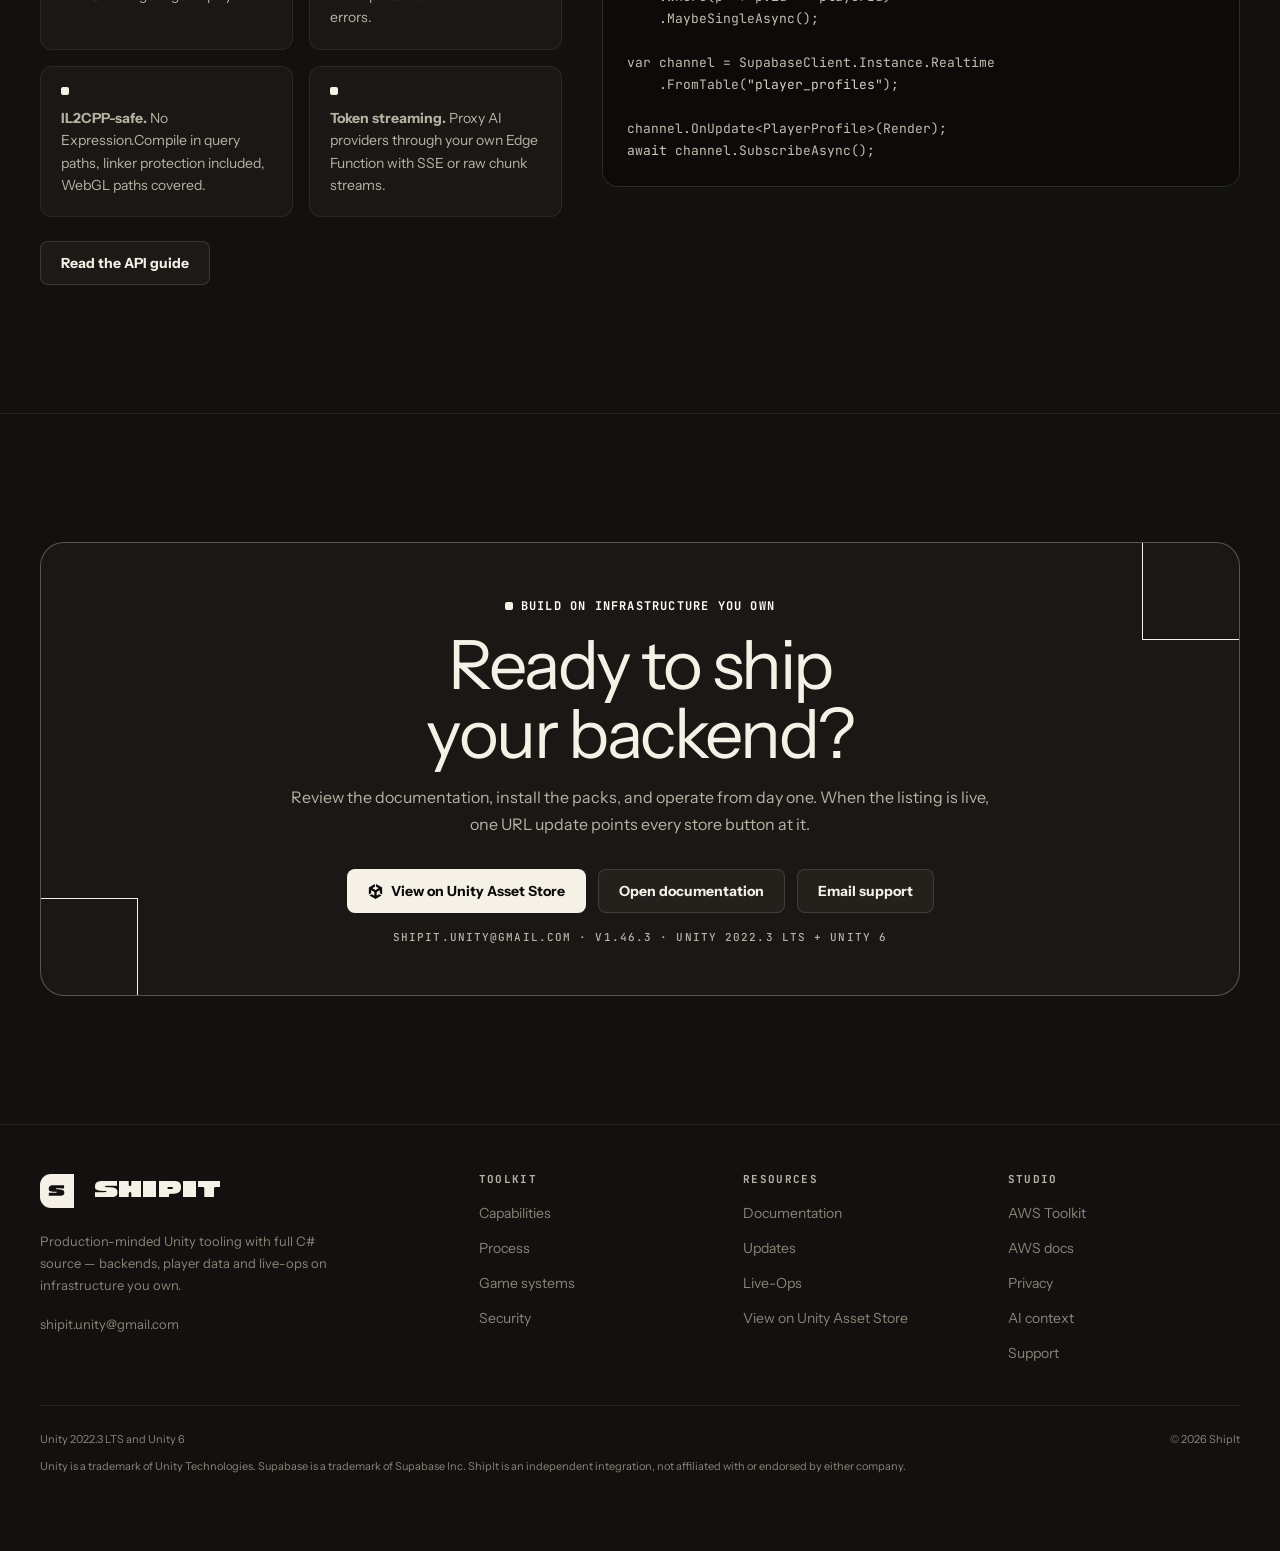
==== commit 270d383a: "content(home): add publisher page link under the toolkit cards" ====
--- a/index.html
+++ b/index.html
@@ -164,6 +164,7 @@
             <p>Firebase for Unity, in the same pure-C# style — auth, data and more.</p>
           </article>
         </div>
+        <p class="lp-toolkit-publisher"><a class="lp-text-link" href="https://assetstore.unity.com/publishers/150952" target="_blank" rel="noopener">View the ShipIt publisher page on the Unity Asset Store</a></p>
       </div>
     </section>
 
